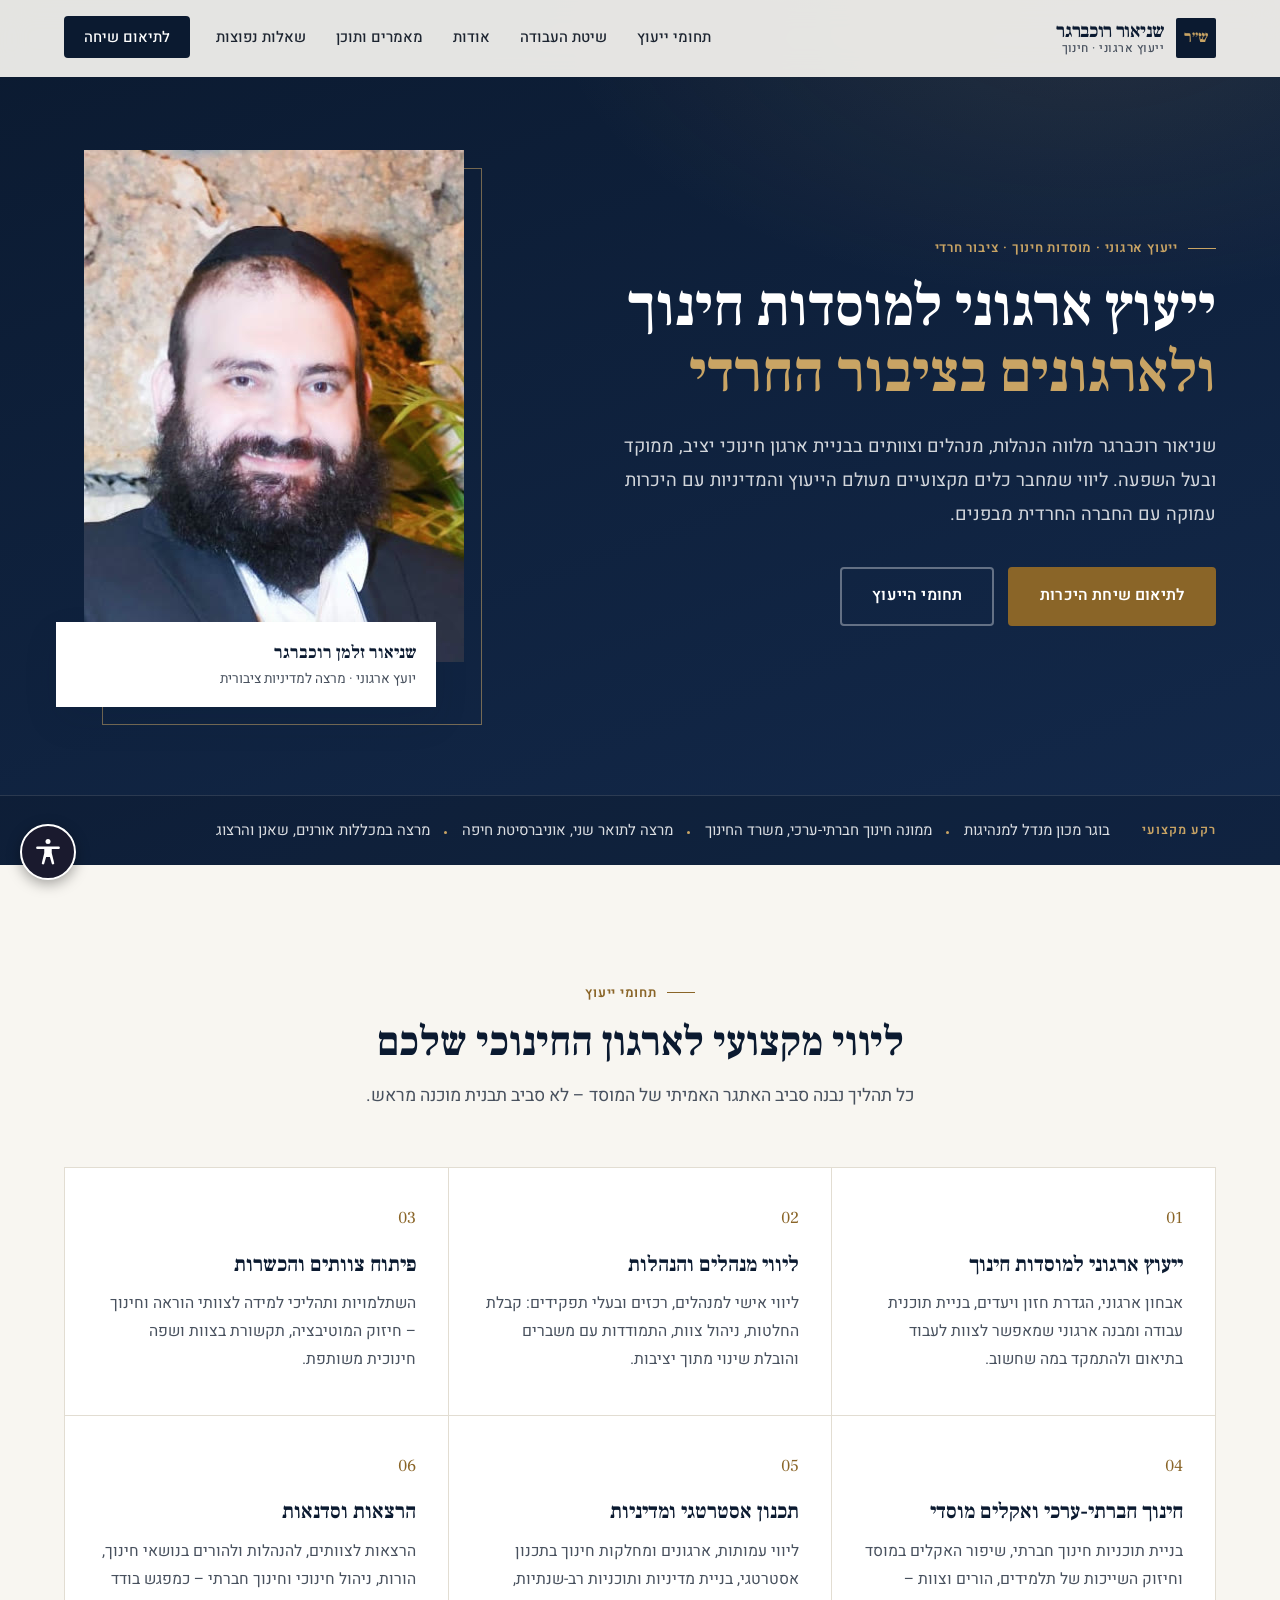
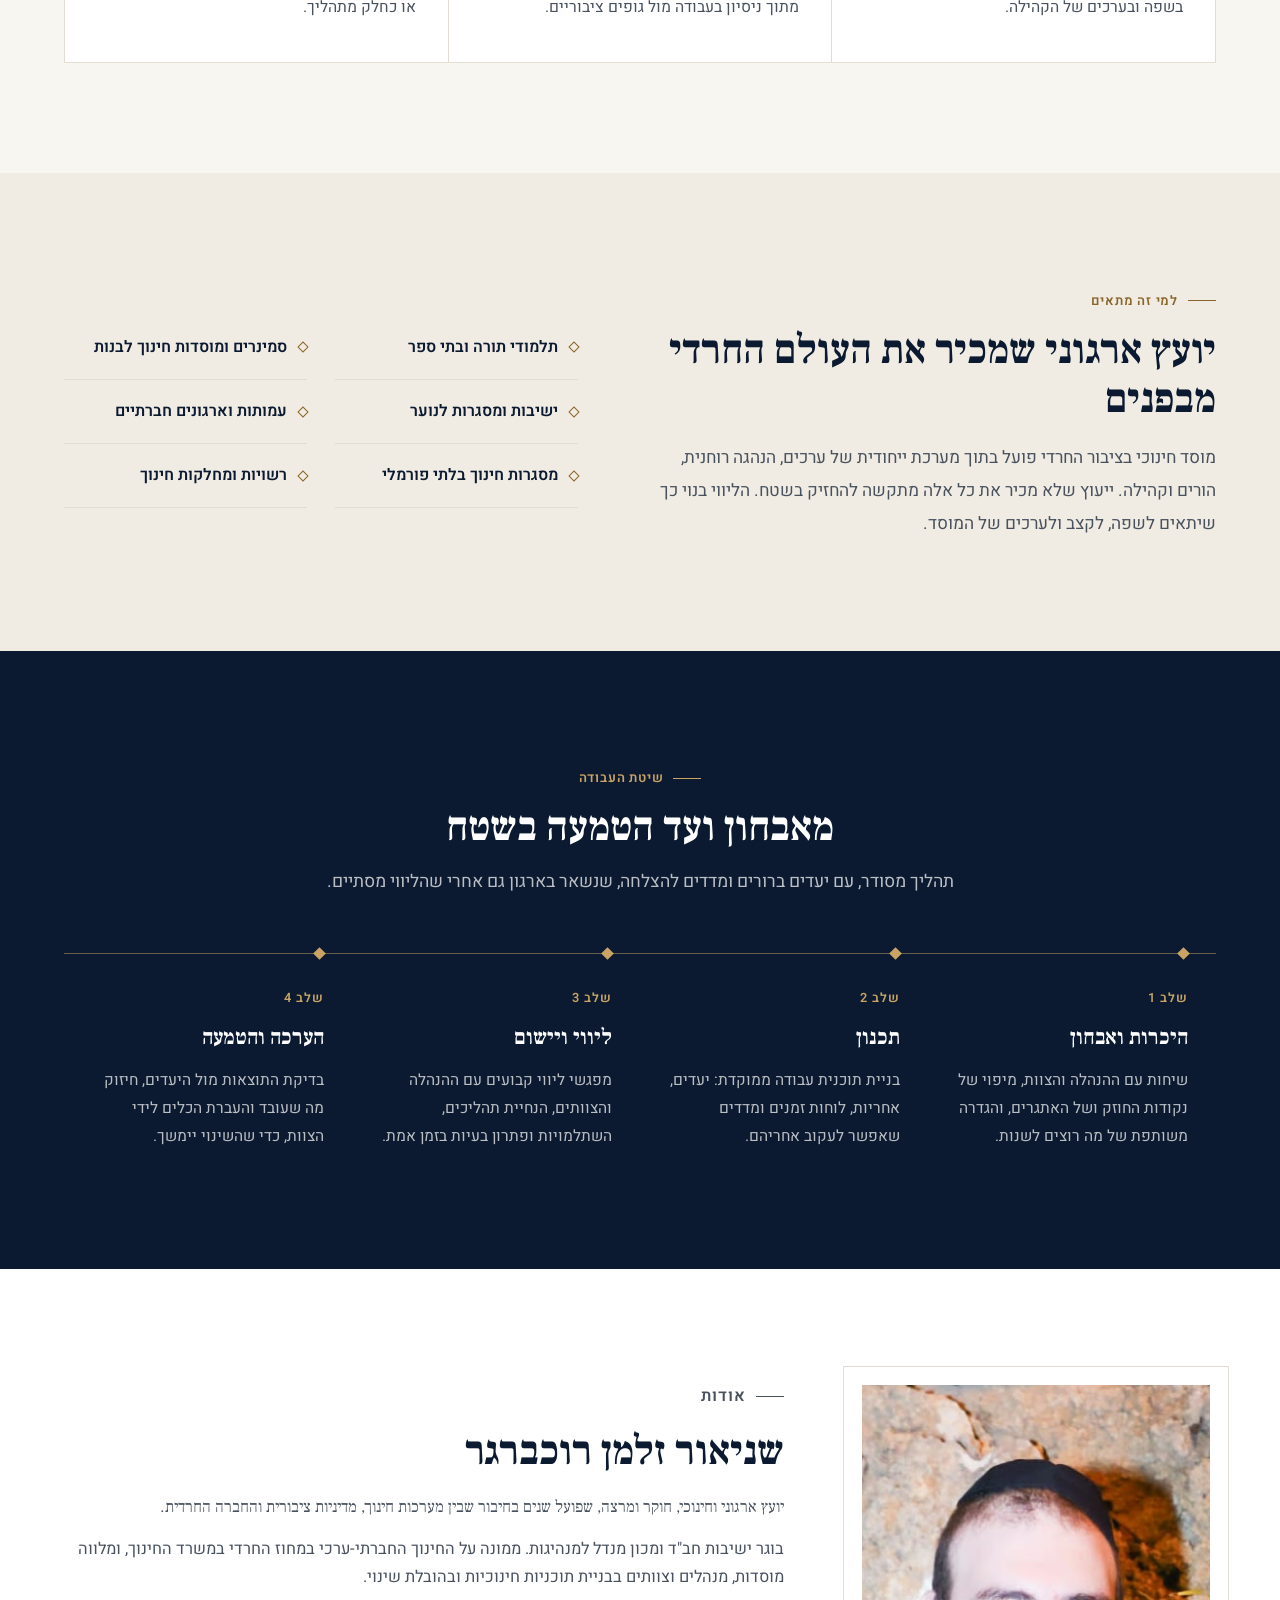
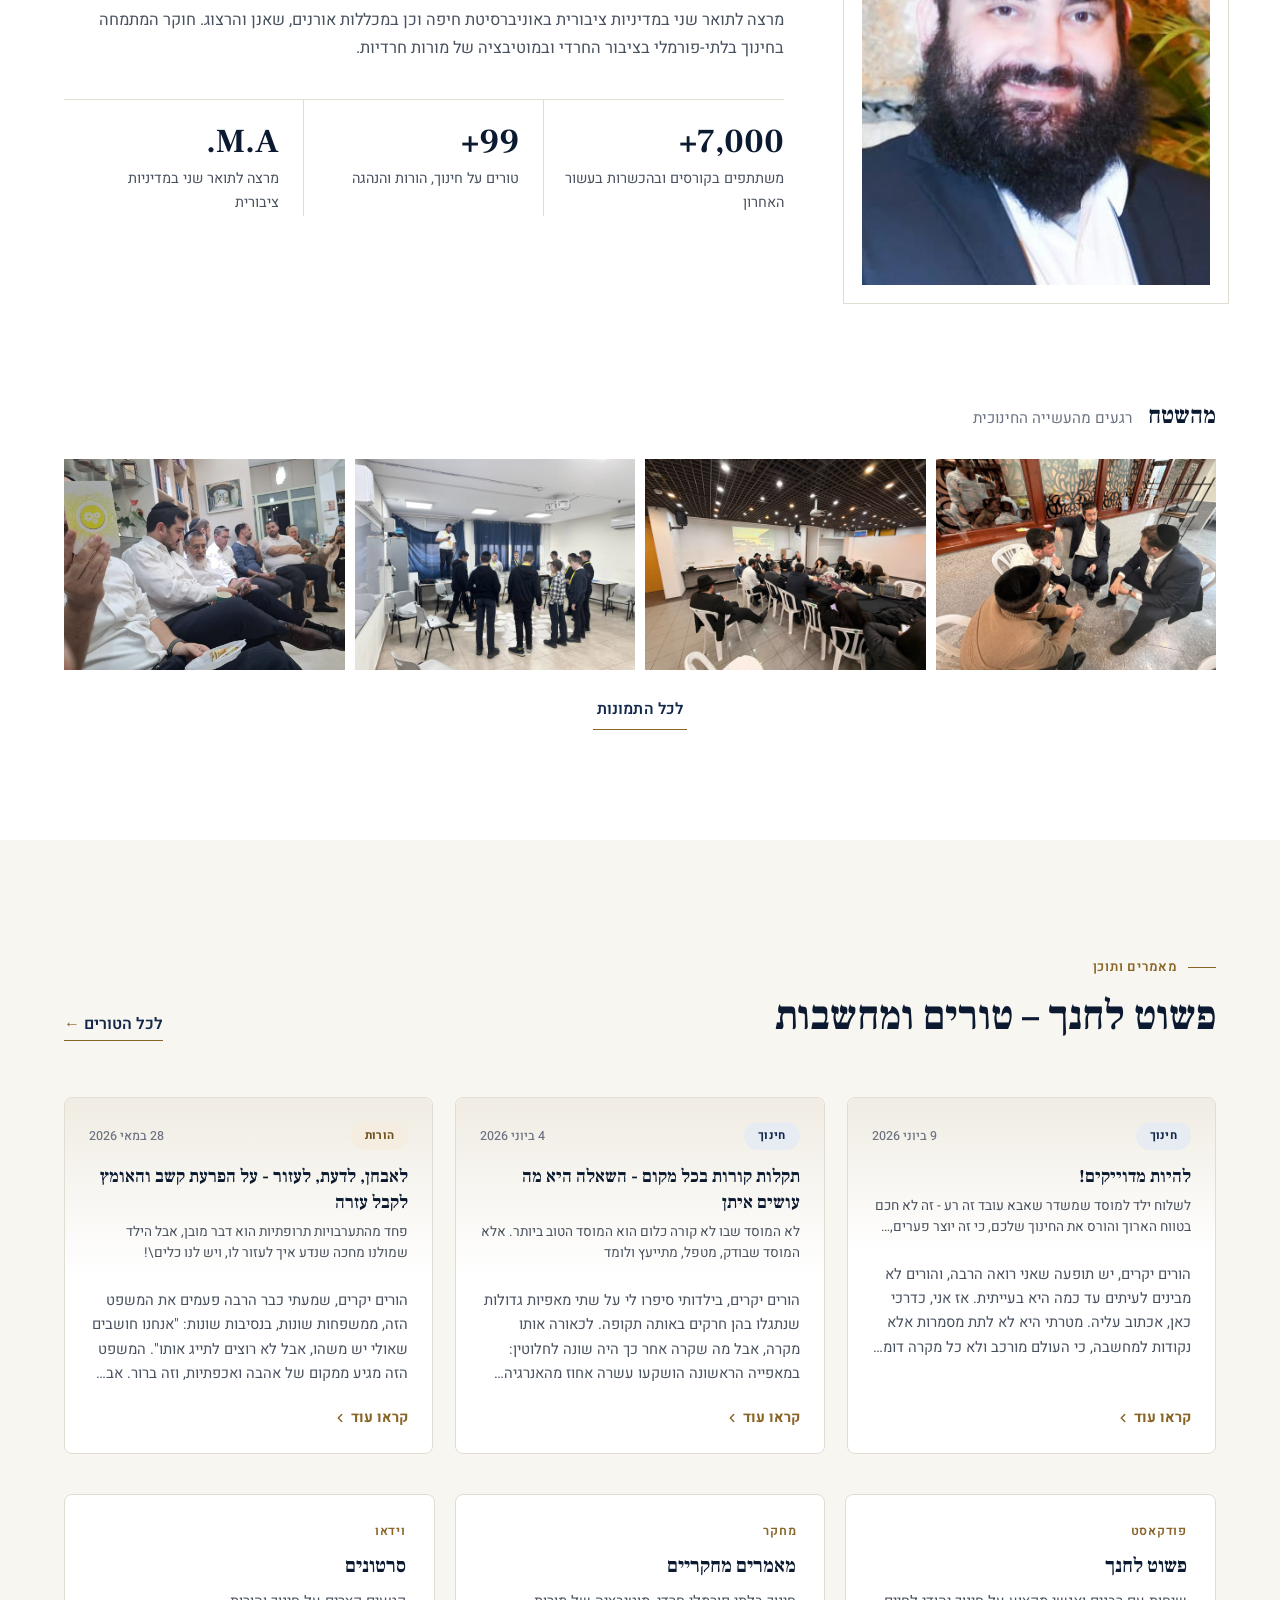
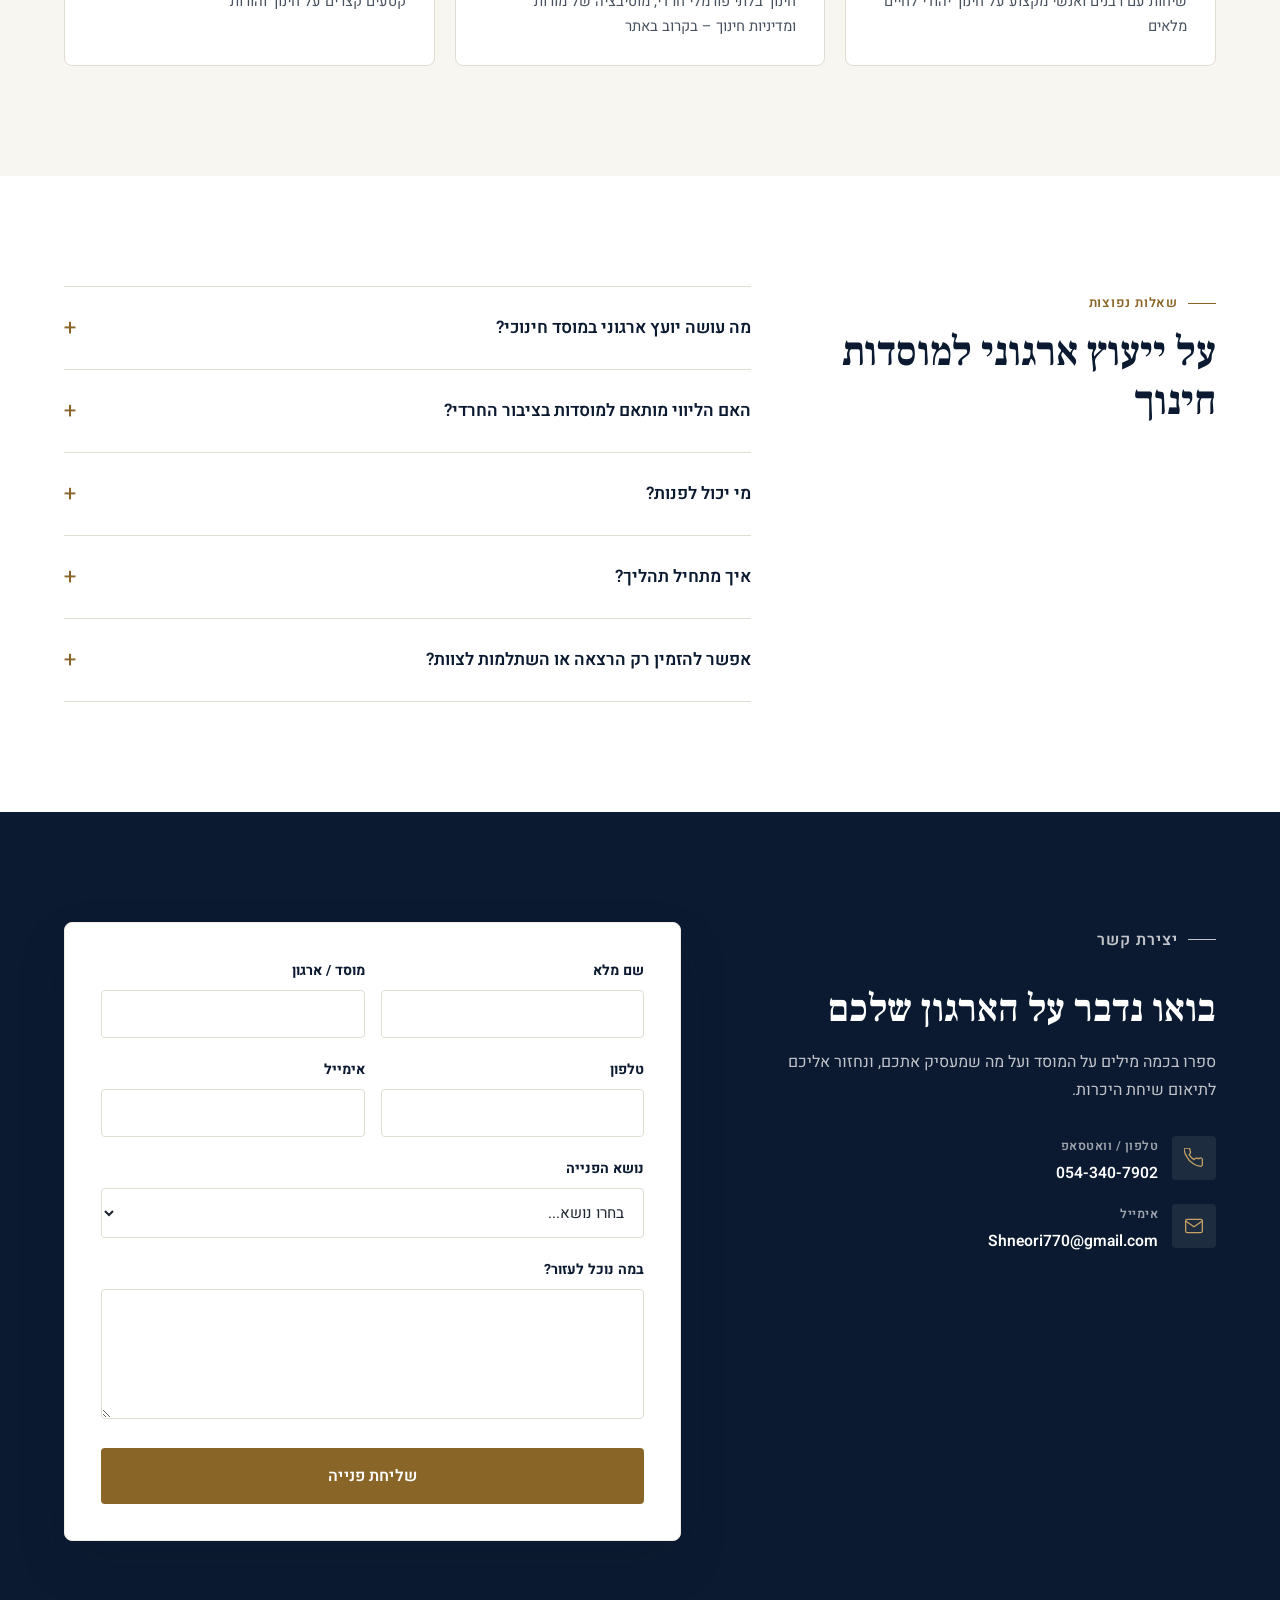
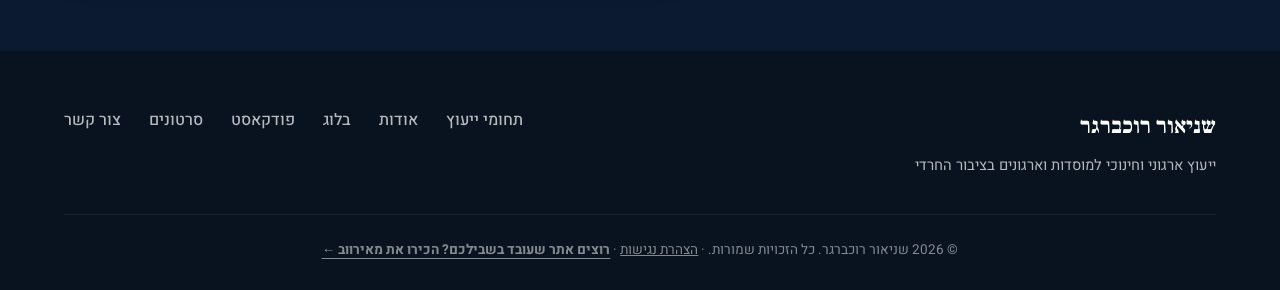
==== index.html @ e018ce05 "Connect contact form to Web3Forms Co-Authored-By: Claude Opus 5.5 <noreply@anthropic.com>" ====
<!DOCTYPE html>
<html lang="he" dir="rtl">
<head>
    <meta charset="UTF-8">
    <meta name="viewport" content="width=device-width, initial-scale=1.0">
    <title>שניאור רוכברגר | יועץ ארגוני חינוכי למוסדות וארגונים בציבור החרדי</title>
    <meta name="description" content="שניאור רוכברגר – יועץ ארגוני חרדי למוסדות חינוך, עמותות וארגונים בציבור החרדי. ליווי הנהלות, פיתוח צוותים, תכנון אסטרטגי וחינוך חברתי-ערכי. בוגר מכון מנדל ומרצה למדיניות ציבורית.">
    <meta name="keywords" content="יועץ ארגוני חרדי, יועץ ארגוני חינוכי, ייעוץ ארגוני למוסדות חינוך, ייעוץ ארגוני חרדי, ליווי מנהלים חרדים, ייעוץ לתלמודי תורה, ייעוץ לסמינרים, פיתוח צוותי חינוך, חינוך חברתי חרדי, שניאור רוכברגר">
    <meta name="author" content="שניאור רוכברגר">
    <meta name="robots" content="index, follow">
    <link rel="canonical" href="https://lehanech.co.il/">
    <meta property="og:title" content="שניאור רוכברגר | יועץ ארגוני חינוכי בציבור החרדי">
    <meta property="og:description" content="ייעוץ וליווי ארגוני למוסדות חינוך, עמותות וארגונים בציבור החרדי – מאבחון ותכנון ועד הטמעה בשטח.">
    <meta property="og:type" content="website">
    <meta property="og:locale" content="he_IL">
    <meta property="og:url" content="https://lehanech.co.il/">
    <meta property="og:image" content="https://lehanech.co.il/images/shneor.jpg">
    <meta name="twitter:card" content="summary_large_image">
    <meta name="twitter:title" content="שניאור רוכברגר | יועץ ארגוני חינוכי בציבור החרדי">
    <link rel="preconnect" href="https://fonts.googleapis.com">
    <link rel="preconnect" href="https://fonts.gstatic.com" crossorigin>
    <link href="https://fonts.googleapis.com/css2?family=Frank+Ruhl+Libre:wght@500;700;800&family=Heebo:wght@300;400;500;600;700;800&display=swap" rel="stylesheet">
    <link rel="stylesheet" href="style.css?v=20261118">
    <link rel="icon" type="image/png" href="favicon.png">
    <link rel="stylesheet" href="a11y.css?v=1">
    <script src="a11y-widget.js?v=1" defer></script>
</head>
<body class="home">
    <a href="#main-content" class="skip-link">דלג לתוכן הראשי</a>
    <nav class="navbar" id="navbar" aria-label="ניווט ראשי">
        <div class="nav-container">
            <a href="#home" class="logo">
                <span class="logo-mark" aria-hidden="true">ש״ר</span>
                <span class="logo-text">
                    <span class="logo-name">שניאור רוכברגר</span>
                    <span class="logo-role">ייעוץ ארגוני · חינוך</span>
                </span>
            </a>
            <button class="menu-toggle" id="menuToggle" aria-label="תפריט" aria-controls="navLinks">&#9776;</button>
            <ul class="nav-links" id="navLinks">
                <li><a href="#services">תחומי ייעוץ</a></li>
                <li><a href="#approach">שיטת העבודה</a></li>
                <li><a href="#about">אודות</a></li>
                <li><a href="#knowledge">מאמרים ותוכן</a></li>
                <li><a href="#faq">שאלות נפוצות</a></li>
                <li class="nav-cta-item"><a href="#contact" class="nav-cta">לתיאום שיחה</a></li>
            </ul>
        </div>
    </nav>

    <main id="main-content" tabindex="-1">

    <!-- Hero -->
    <section id="home" class="hero">
        <div class="container hero-grid">
            <div class="hero-copy">
                <p class="eyebrow eyebrow-light">ייעוץ ארגוני · מוסדות חינוך · ציבור חרדי</p>
                <h1>ייעוץ ארגוני למוסדות חינוך<br><span>ולארגונים בציבור החרדי</span></h1>
                <p class="hero-lead">שניאור רוכברגר מלווה הנהלות, מנהלים וצוותים בבניית ארגון חינוכי יציב, ממוקד ובעל השפעה. ליווי שמחבר כלים מקצועיים מעולם הייעוץ והמדיניות עם היכרות עמוקה עם החברה החרדית מבפנים.</p>
                <div class="hero-buttons">
                    <a href="#contact" class="btn btn-primary">לתיאום שיחת היכרות</a>
                    <a href="#services" class="btn btn-ghost">תחומי הייעוץ</a>
                </div>
            </div>
            <figure class="hero-portrait">
                <img src="images/shneor.jpg" alt="שניאור רוכברגר, יועץ ארגוני חינוכי" width="512" height="512" fetchpriority="high">
                <figcaption>
                    <strong>שניאור זלמן רוכברגר</strong>
                    <span>יועץ ארגוני · מרצה למדיניות ציבורית</span>
                </figcaption>
            </figure>
        </div>
        <div class="credentials">
            <div class="container credentials-inner">
                <span class="credentials-label">רקע מקצועי</span>
                <ul>
                    <li>בוגר מכון מנדל למנהיגות</li>
                    <li>ממונה חינוך חברתי-ערכי, משרד החינוך</li>
                    <li>מרצה לתואר שני, אוניברסיטת חיפה</li>
                    <li>מרצה במכללות אורנים, שאנן והרצוג</li>
                </ul>
            </div>
        </div>
    </section>

    <!-- Services -->
    <section id="services" class="section services-section">
        <div class="container">
            <div class="section-head">
                <p class="eyebrow">תחומי ייעוץ</p>
                <h2 class="section-title">ליווי מקצועי לארגון החינוכי שלכם</h2>
                <p class="section-subtitle">כל תהליך נבנה סביב האתגר האמיתי של המוסד – לא סביב תבנית מוכנה מראש.</p>
            </div>

            <div class="services-grid">
                <article class="service-card">
                    <span class="service-num">01</span>
                    <h3>ייעוץ ארגוני למוסדות חינוך</h3>
                    <p>אבחון ארגוני, הגדרת חזון ויעדים, בניית תוכנית עבודה ומבנה ארגוני שמאפשר לצוות לעבוד בתיאום ולהתמקד במה שחשוב.</p>
                </article>
                <article class="service-card">
                    <span class="service-num">02</span>
                    <h3>ליווי מנהלים והנהלות</h3>
                    <p>ליווי אישי למנהלים, רכזים ובעלי תפקידים: קבלת החלטות, ניהול צוות, התמודדות עם משברים והובלת שינוי מתוך יציבות.</p>
                </article>
                <article class="service-card">
                    <span class="service-num">03</span>
                    <h3>פיתוח צוותים והכשרות</h3>
                    <p>השתלמויות ותהליכי למידה לצוותי הוראה וחינוך – חיזוק המוטיבציה, תקשורת בצוות ושפה חינוכית משותפת.</p>
                </article>
                <article class="service-card">
                    <span class="service-num">04</span>
                    <h3>חינוך חברתי-ערכי ואקלים מוסדי</h3>
                    <p>בניית תוכניות חינוך חברתי, שיפור האקלים במוסד וחיזוק השייכות של תלמידים, הורים וצוות – בשפה ובערכים של הקהילה.</p>
                </article>
                <article class="service-card">
                    <span class="service-num">05</span>
                    <h3>תכנון אסטרטגי ומדיניות</h3>
                    <p>ליווי עמותות, ארגונים ומחלקות חינוך בתכנון אסטרטגי, בניית מדיניות ותוכניות רב-שנתיות, מתוך ניסיון בעבודה מול גופים ציבוריים.</p>
                </article>
                <article class="service-card">
                    <span class="service-num">06</span>
                    <h3>הרצאות וסדנאות</h3>
                    <p>הרצאות לצוותים, להנהלות ולהורים בנושאי חינוך, הורות, ניהול חינוכי וחינוך חברתי – כמפגש בודד או כחלק מתהליך.</p>
                </article>
            </div>
        </div>
    </section>

    <!-- Who -->
    <section id="clients" class="section clients-section">
        <div class="container clients-grid">
            <div>
                <p class="eyebrow">למי זה מתאים</p>
                <h2 class="section-title align-start">יועץ ארגוני שמכיר את העולם החרדי מבפנים</h2>
                <p class="clients-lead">מוסד חינוכי בציבור החרדי פועל בתוך מערכת ייחודית של ערכים, הנהגה רוחנית, הורים וקהילה. ייעוץ שלא מכיר את כל אלה מתקשה להחזיק בשטח. הליווי בנוי כך שיתאים לשפה, לקצב ולערכים של המוסד.</p>
            </div>
            <ul class="clients-list">
                <li>תלמודי תורה ובתי ספר</li>
                <li>סמינרים ומוסדות חינוך לבנות</li>
                <li>ישיבות ומסגרות לנוער</li>
                <li>עמותות וארגונים חברתיים</li>
                <li>מסגרות חינוך בלתי פורמלי</li>
                <li>רשויות ומחלקות חינוך</li>
            </ul>
        </div>
    </section>

    <!-- Approach -->
    <section id="approach" class="section approach-section">
        <div class="container">
            <div class="section-head">
                <p class="eyebrow eyebrow-light">שיטת העבודה</p>
                <h2 class="section-title">מאבחון ועד הטמעה בשטח</h2>
                <p class="section-subtitle">תהליך מסודר, עם יעדים ברורים ומדדים להצלחה, שנשאר בארגון גם אחרי שהליווי מסתיים.</p>
            </div>
            <ol class="process">
                <li>
                    <span class="process-step">שלב 1</span>
                    <h3>היכרות ואבחון</h3>
                    <p>שיחות עם ההנהלה והצוות, מיפוי של נקודות החוזק ושל האתגרים, והגדרה משותפת של מה רוצים לשנות.</p>
                </li>
                <li>
                    <span class="process-step">שלב 2</span>
                    <h3>תכנון</h3>
                    <p>בניית תוכנית עבודה ממוקדת: יעדים, אחריות, לוחות זמנים ומדדים שאפשר לעקוב אחריהם.</p>
                </li>
                <li>
                    <span class="process-step">שלב 3</span>
                    <h3>ליווי ויישום</h3>
                    <p>מפגשי ליווי קבועים עם ההנהלה והצוותים, הנחיית תהליכים, השתלמויות ופתרון בעיות בזמן אמת.</p>
                </li>
                <li>
                    <span class="process-step">שלב 4</span>
                    <h3>הערכה והטמעה</h3>
                    <p>בדיקת התוצאות מול היעדים, חיזוק מה שעובד והעברת הכלים לידי הצוות, כדי שהשינוי יימשך.</p>
                </li>
            </ol>
        </div>
    </section>

    <!-- About -->
    <section id="about" class="section about-section">
        <div class="container about-grid">
            <div class="about-image">
                <img src="images/shneor.jpg" alt="שניאור רוכברגר" class="about-photo" width="512" height="512" loading="lazy">
            </div>
            <div class="about-text">
                <p class="eyebrow">אודות</p>
                <h2 class="section-title align-start">שניאור זלמן רוכברגר</h2>
                <p class="about-lead">יועץ ארגוני וחינוכי, חוקר ומרצה, שפועל שנים בחיבור שבין מערכות חינוך, מדיניות ציבורית והחברה החרדית.</p>
                <p>בוגר ישיבות חב"ד ומכון מנדל למנהיגות. ממונה על החינוך החברתי-ערכי במחוז החרדי במשרד החינוך, ומלווה מוסדות, מנהלים וצוותים בבניית תוכניות חינוכיות ובהובלת שינוי.</p>
                <p>מרצה לתואר שני במדיניות ציבורית באוניברסיטת חיפה וכן במכללות אורנים, שאנן והרצוג. חוקר המתמחה בחינוך בלתי-פורמלי בציבור החרדי ובמוטיבציה של מורות חרדיות.</p>

                <dl class="stats">
                    <div class="stat">
                        <dt>7,000+</dt>
                        <dd>משתתפים בקורסים ובהכשרות בעשור האחרון</dd>
                    </div>
                    <div class="stat">
                        <dt id="blogCount">90+</dt>
                        <dd>טורים על חינוך, הורות והנהגה</dd>
                    </div>
                    <div class="stat">
                        <dt>M.A.</dt>
                        <dd>מרצה לתואר שני במדיניות ציבורית</dd>
                    </div>
                </dl>
            </div>
        </div>

        <div class="container field">
            <div class="field-head">
                <h3>מהשטח</h3>
                <p>רגעים מהעשייה החינוכית</p>
            </div>
            <div class="gallery-grid" id="galleryGrid">
                <div class="gallery-item"><img src="images/social/2.jpg" alt="פעילות חינוכית בשטח" loading="lazy"></div>
                <div class="gallery-item"><img src="images/social/4.jpg" alt="פעילות חינוכית בשטח" loading="lazy"></div>
                <div class="gallery-item"><img src="images/social/6.jpg" alt="פעילות חינוכית בשטח" loading="lazy"></div>
                <div class="gallery-item"><img src="images/social/photo_8_2026-05-01_15-30-47.jpg" alt="פעילות חינוכית בשטח" loading="lazy"></div>
                <div class="gallery-item gallery-hidden"><img src="images/social/photo_9_2026-05-01_15-30-47.jpg" alt="פעילות חינוכית בשטח" loading="lazy"></div>
                <div class="gallery-item gallery-hidden"><img src="images/social/photo_14_2026-05-01_15-30-47.jpg" alt="פעילות חינוכית בשטח" loading="lazy"></div>
                <div class="gallery-item gallery-hidden"><img src="images/social/photo_15_2026-05-01_15-30-47.jpg" alt="פעילות חינוכית בשטח" loading="lazy"></div>
                <div class="gallery-item gallery-hidden"><img src="images/social/photo_18_2026-05-01_15-30-47.jpg" alt="פעילות חינוכית בשטח" loading="lazy"></div>
                <div class="gallery-item gallery-hidden"><img src="images/social/photo_19_2026-05-01_15-30-47.jpg" alt="פעילות חינוכית בשטח" loading="lazy"></div>
                <div class="gallery-item gallery-hidden"><img src="images/social/photo_20_2026-05-01_15-30-47.jpg" alt="פעילות חינוכית בשטח" loading="lazy"></div>
                <div class="gallery-item gallery-hidden"><img src="images/social/photo_23_2026-05-01_15-30-47.jpg" alt="פעילות חינוכית בשטח" loading="lazy"></div>
                <div class="gallery-item gallery-hidden"><img src="images/social/photo_25_2026-05-01_15-30-47.jpg" alt="פעילות חינוכית בשטח" loading="lazy"></div>
                <div class="gallery-item gallery-hidden"><img src="images/social/photo_27_2026-05-01_15-30-47.jpg" alt="פעילות חינוכית בשטח" loading="lazy"></div>
                <div class="gallery-item gallery-hidden"><img src="images/social/photo_28_2026-05-01_15-30-47.jpg" alt="פעילות חינוכית בשטח" loading="lazy"></div>
                <div class="gallery-item gallery-hidden"><img src="images/social/photo_30_2026-05-01_15-30-47.jpg" alt="פעילות חינוכית בשטח" loading="lazy"></div>
                <div class="gallery-item gallery-hidden"><img src="images/social/photo_32_2026-05-01_15-30-47.jpg" alt="פעילות חינוכית בשטח" loading="lazy"></div>
            </div>
            <div class="gallery-actions">
                <button class="btn btn-text" id="galleryToggle" type="button" onclick="toggleGallery()">לכל התמונות</button>
            </div>
        </div>
    </section>

    <!-- Knowledge -->
    <section id="knowledge" class="section knowledge-section">
        <div class="container">
            <div class="section-head section-head-row">
                <div>
                    <p class="eyebrow">מאמרים ותוכן</p>
                    <h2 class="section-title align-start">פשוט לחנך – טורים ומחשבות</h2>
                </div>
                <a href="blog.html" class="link-arrow">לכל הטורים</a>
            </div>

            <div class="blog-grid" id="blogGrid" data-limit="3">
                <!-- Blog posts inserted by JS -->
            </div>

            <div class="resources">
                <a href="podcast.html" class="resource">
                    <span class="resource-kind">פודקאסט</span>
                    <strong>פשוט לחנך</strong>
                    <span>שיחות עם רבנים ואנשי מקצוע על חינוך יהודי לחיים מלאים</span>
                </a>
                <a href="#contact" class="resource">
                    <span class="resource-kind">מחקר</span>
                    <strong>מאמרים מחקריים</strong>
                    <span>חינוך בלתי פורמלי חרדי, מוטיבציה של מורות ומדיניות חינוך – בקרוב באתר</span>
                </a>
                <a href="videos.html" class="resource">
                    <span class="resource-kind">וידאו</span>
                    <strong>סרטונים</strong>
                    <span>קטעים קצרים על חינוך והורות</span>
                </a>
            </div>
        </div>
    </section>

    <!-- FAQ -->
    <section id="faq" class="section faq-section">
        <div class="container faq-grid">
            <div>
                <p class="eyebrow">שאלות נפוצות</p>
                <h2 class="section-title align-start">על ייעוץ ארגוני למוסדות חינוך</h2>
            </div>
            <div class="faq-list">
                <details>
                    <summary>מה עושה יועץ ארגוני במוסד חינוכי?</summary>
                    <p>יועץ ארגוני עוזר להנהלה לראות את התמונה המלאה של המוסד: איך מתקבלות החלטות, איך הצוות עובד יחד, איפה נתקעים ומה צריך כדי להתקדם. יחד בונים תוכנית עבודה ומלווים את היישום שלה בשטח.</p>
                </details>
                <details>
                    <summary>האם הליווי מותאם למוסדות בציבור החרדי?</summary>
                    <p>כן, זה לב העבודה. שניאור, בוגר ישיבות חב"ד, עובד שנים עם מוסדות ומסגרות בציבור החרדי, ולכן הליווי נבנה בשפה, בקצב ובערכים של המוסד ובתיאום עם ההנהגה שלו.</p>
                </details>
                <details>
                    <summary>מי יכול לפנות?</summary>
                    <p>מנהלים ומנהלות של מוסדות חינוך, הנהלות של עמותות וארגונים, רכזים ובעלי תפקידים, וגם מחלקות חינוך ברשויות שעובדות מול הציבור החרדי.</p>
                </details>
                <details>
                    <summary>איך מתחיל תהליך?</summary>
                    <p>בשיחת היכרות ללא התחייבות. בשיחה מבינים מה האתגר, מה כבר נוסה ומה המטרה, ועל בסיס זה מציעים מסגרת ליווי שמתאימה למוסד.</p>
                </details>
                <details>
                    <summary>אפשר להזמין רק הרצאה או השתלמות לצוות?</summary>
                    <p>בהחלט. אפשר להזמין הרצאה או סדנה בודדת לצוות, להנהלה או להורים, ואפשר לשלב אותה כחלק מתהליך ליווי רחב יותר.</p>
                </details>
            </div>
        </div>
    </section>

    <!-- Contact -->
    <section id="contact" class="section contact-section">
        <div class="container contact-grid">
            <div class="contact-info">
                <p class="eyebrow eyebrow-light">יצירת קשר</p>
                <h2>בואו נדבר על הארגון שלכם</h2>
                <p>ספרו בכמה מילים על המוסד ועל מה שמעסיק אתכם, ונחזור אליכם לתיאום שיחת היכרות.</p>

                <div class="contact-details">
                    <div class="contact-detail-item">
                        <div class="contact-detail-icon">
                            <svg width="20" height="20" viewBox="0 0 24 24" fill="none" stroke="currentColor" stroke-width="1.5" stroke-linecap="round" stroke-linejoin="round" aria-hidden="true"><path d="M22 16.92v3a2 2 0 01-2.18 2 19.79 19.79 0 01-8.63-3.07A19.5 19.5 0 013.07 9.81a19.79 19.79 0 01-3.07-8.68A2 2 0 012 0h3a2 2 0 012 1.72c.127.96.361 1.903.7 2.81a2 2 0 01-.45 2.11L6.09 7.91a16 16 0 006 6l1.27-1.27a2 2 0 012.11-.45c.907.339 1.85.573 2.81.7A2 2 0 0122 14v2.92z"/></svg>
                        </div>
                        <div>
                            <div class="contact-detail-label">טלפון / וואטסאפ</div>
                            <a href="https://wa.me/972543407902" target="_blank" rel="noopener" class="contact-detail-value" dir="ltr">054-340-7902</a>
                        </div>
                    </div>
                    <div class="contact-detail-item">
                        <div class="contact-detail-icon">
                            <svg width="20" height="20" viewBox="0 0 24 24" fill="none" stroke="currentColor" stroke-width="1.5" stroke-linecap="round" stroke-linejoin="round" aria-hidden="true"><path d="M4 4h16c1.1 0 2 .9 2 2v12c0 1.1-.9 2-2 2H4c-1.1 0-2-.9-2-2V6c0-1.1.9-2 2-2z"/><polyline points="22,6 12,13 2,6"/></svg>
                        </div>
                        <div>
                            <div class="contact-detail-label">אימייל</div>
                            <a href="mailto:Shneori770@gmail.com" class="contact-detail-value">Shneori770@gmail.com</a>
                        </div>
                    </div>
                </div>
            </div>

            <form class="contact-form" id="contactForm" onsubmit="submitContactForm(event)">
                <input type="hidden" name="access_key" value="06c3269b-64b3-4380-a302-05323ae785c6">
                <input type="checkbox" name="botcheck" style="display:none">
                <div class="form-row">
                    <div class="form-group">
                        <label for="contactName">שם מלא</label>
                        <input type="text" id="contactName" name="name" autocomplete="name" required>
                    </div>
                    <div class="form-group">
                        <label for="contactOrg">מוסד / ארגון</label>
                        <input type="text" id="contactOrg" name="organization" autocomplete="organization">
                    </div>
                </div>
                <div class="form-row">
                    <div class="form-group">
                        <label for="contactPhone">טלפון</label>
                        <input type="tel" id="contactPhone" name="phone" autocomplete="tel" dir="ltr">
                    </div>
                    <div class="form-group">
                        <label for="contactEmail">אימייל</label>
                        <input type="email" id="contactEmail" name="email" autocomplete="email" dir="ltr">
                    </div>
                </div>
                <div class="form-group">
                    <label for="contactSubject">נושא הפנייה</label>
                    <select id="contactSubject" name="subject">
                        <option value="">בחרו נושא...</option>
                        <option value="consulting">ייעוץ ארגוני למוסד או לארגון</option>
                        <option value="management">ליווי מנהלים והנהלה</option>
                        <option value="staff">פיתוח צוותים והשתלמויות</option>
                        <option value="lecture">הרצאה או סדנה</option>
                        <option value="other">אחר</option>
                    </select>
                </div>
                <div class="form-group">
                    <label for="contactMessage">במה נוכל לעזור?</label>
                    <textarea id="contactMessage" name="message" rows="4" required></textarea>
                </div>
                <button type="submit" class="btn btn-primary form-submit">שליחת פנייה</button>
                <div class="form-success" id="formSuccess" style="display:none" role="status">
                    <svg width="24" height="24" viewBox="0 0 24 24" fill="none" stroke="currentColor" stroke-width="2" stroke-linecap="round" stroke-linejoin="round" aria-hidden="true"><path d="M22 11.08V12a10 10 0 1 1-5.93-9.14"/><polyline points="22 4 12 14.01 9 11.01"/></svg>
                    הפנייה נשלחה. נחזור אליכם בהקדם.
                </div>
            </form>
        </div>
    </section>

    </main>

    <!-- Footer -->
    <footer class="footer">
        <div class="container">
            <div class="footer-content">
                <div class="footer-brand">
                    <h3>שניאור רוכברגר</h3>
                    <p>ייעוץ ארגוני וחינוכי למוסדות וארגונים בציבור החרדי</p>
                </div>
                <div class="footer-links">
                    <a href="#services">תחומי ייעוץ</a>
                    <a href="#about">אודות</a>
                    <a href="blog.html">בלוג</a>
                    <a href="podcast.html">פודקאסט</a>
                    <a href="videos.html">סרטונים</a>
                    <a href="#contact">צור קשר</a>
                </div>
            </div>
            <div class="footer-bottom">
                <p>&copy; 2026 שניאור רוכברגר. כל הזכויות שמורות. · <a href="negishut.html" style="color:inherit;">הצהרת נגישות</a> · <a href="https://meirweb.co.il/?utm_source=shneor&amp;utm_medium=footer&amp;utm_campaign=site_credit" target="_blank" rel="noopener" style="color:inherit;font-weight:700;text-decoration:underline;text-underline-offset:4px;">רוצים אתר שעובד בשבילכם? הכירו את מאירווב ←</a></p>
            </div>
        </div>
    </footer>

    <script type="application/ld+json">
    {
      "@context": "https://schema.org",
      "@graph": [
        {
          "@type": "Person",
          "@id": "https://lehanech.co.il/#person",
          "name": "שניאור רוכברגר",
          "alternateName": "שניאור זלמן רוכברגר",
          "url": "https://lehanech.co.il/",
          "image": "https://lehanech.co.il/images/shneor.jpg",
          "jobTitle": "יועץ ארגוני וחינוכי",
          "description": "יועץ ארגוני חינוכי למוסדות חינוך, עמותות וארגונים בציבור החרדי. בוגר מכון מנדל למנהיגות ומרצה למדיניות ציבורית.",
          "alumniOf": { "@type": "Organization", "name": "מכון מנדל למנהיגות" },
          "knowsAbout": ["ייעוץ ארגוני", "ייעוץ ארגוני חינוכי", "ניהול מוסדות חינוך", "חינוך חברתי-ערכי", "חינוך בלתי פורמלי", "מדיניות ציבורית", "החברה החרדית"],
          "telephone": "+972-54-340-7902",
          "email": "mailto:Shneori770@gmail.com"
        },
        {
          "@type": "ProfessionalService",
          "@id": "https://lehanech.co.il/#service",
          "name": "שניאור רוכברגר – ייעוץ ארגוני חינוכי",
          "url": "https://lehanech.co.il/",
          "image": "https://lehanech.co.il/images/shneor.jpg",
          "description": "ייעוץ וליווי ארגוני למוסדות חינוך, עמותות וארגונים בציבור החרדי: ליווי הנהלות ומנהלים, פיתוח צוותים, תכנון אסטרטגי וחינוך חברתי-ערכי.",
          "telephone": "+972-54-340-7902",
          "areaServed": { "@type": "Country", "name": "ישראל" },
          "founder": { "@id": "https://lehanech.co.il/#person" },
          "serviceType": ["ייעוץ ארגוני", "ליווי מנהלים", "פיתוח צוותי חינוך", "תכנון אסטרטגי", "הרצאות וסדנאות"],
          "knowsLanguage": "he"
        },
        {
          "@type": "WebSite",
          "@id": "https://lehanech.co.il/#website",
          "name": "שניאור רוכברגר – ייעוץ ארגוני חינוכי",
          "url": "https://lehanech.co.il/",
          "inLanguage": "he",
          "publisher": { "@id": "https://lehanech.co.il/#person" }
        },
        {
          "@type": "FAQPage",
          "mainEntity": [
            { "@type": "Question", "name": "מה עושה יועץ ארגוני במוסד חינוכי?", "acceptedAnswer": { "@type": "Answer", "text": "יועץ ארגוני עוזר להנהלה לראות את התמונה המלאה של המוסד: איך מתקבלות החלטות, איך הצוות עובד יחד, איפה נתקעים ומה צריך כדי להתקדם. יחד בונים תוכנית עבודה ומלווים את היישום שלה בשטח." } },
            { "@type": "Question", "name": "האם הליווי מותאם למוסדות בציבור החרדי?", "acceptedAnswer": { "@type": "Answer", "text": "כן, זה לב העבודה. שניאור, בוגר ישיבות חב\"ד, עובד שנים עם מוסדות ומסגרות בציבור החרדי, ולכן הליווי נבנה בשפה, בקצב ובערכים של המוסד ובתיאום עם ההנהגה שלו." } },
            { "@type": "Question", "name": "מי יכול לפנות?", "acceptedAnswer": { "@type": "Answer", "text": "מנהלים ומנהלות של מוסדות חינוך, הנהלות של עמותות וארגונים, רכזים ובעלי תפקידים, וגם מחלקות חינוך ברשויות שעובדות מול הציבור החרדי." } },
            { "@type": "Question", "name": "איך מתחיל תהליך?", "acceptedAnswer": { "@type": "Answer", "text": "בשיחת היכרות ללא התחייבות. בשיחה מבינים מה האתגר, מה כבר נוסה ומה המטרה, ועל בסיס זה מציעים מסגרת ליווי שמתאימה למוסד." } },
            { "@type": "Question", "name": "אפשר להזמין רק הרצאה או השתלמות לצוות?", "acceptedAnswer": { "@type": "Answer", "text": "בהחלט. אפשר להזמין הרצאה או סדנה בודדת לצוות, להנהלה או להורים, ואפשר לשלב אותה כחלק מתהליך ליווי רחב יותר." } }
          ]
        }
      ]
    }
    </script>

    <script src="blog-data.js?v=3"></script>
    <script src="script.js?v=20261118b"></script>
</body>
</html>
---- style.css ----
/* Reset & Base */
*, *::before, *::after { box-sizing: border-box; margin: 0; padding: 0; }

:root {
    --primary: #13294b;
    --primary-light: #2a4a7a;
    --primary-dark: #0b1a30;
    --accent: #8a6528;
    --accent-light: #c9a464;
    --accent-dark: #6e4f1c;
    --bg: #f8f6f1;
    --bg-alt: #f0ece3;
    --bg-card: #ffffff;
    --text: #1c2430;
    --text-light: #48515e;
    --text-muted: #6b7280;
    --border: #e2ddd2;
    --border-light: #efebe3;
    --white: #fff;
    --shadow-sm: 0 1px 2px rgba(11,26,48,0.05);
    --shadow: 0 6px 18px rgba(11,26,48,0.07);
    --shadow-lg: 0 14px 34px rgba(11,26,48,0.10);
    --shadow-xl: 0 22px 50px rgba(11,26,48,0.14);
    --radius-sm: 4px;
    --radius: 8px;
    --radius-lg: 12px;
    --font-display: 'Frank Ruhl Libre', 'Heebo', serif;
    --transition: 0.25s cubic-bezier(0.4, 0, 0.2, 1);
    --cat-chinuch: #13294b;
    --cat-chinuch-bg: #e7ecf3;
    --cat-horut: #6e4f1c;
    --cat-horut-bg: #f4ede0;
    --cat-values: #5b3d86;
    --cat-values-bg: #efe9f6;
}

html { scroll-behavior: smooth; }

body {
    font-family: 'Heebo', sans-serif;
    color: var(--text);
    background: var(--bg);
    line-height: 1.7;
    direction: rtl;
    -webkit-font-smoothing: antialiased;
    text-rendering: optimizeLegibility;
}

.container { max-width: 1200px; margin: 0 auto; padding: 0 24px; }

/* Navbar */
.navbar {
    position: fixed; top: 0; right: 0; left: 0; z-index: 1000;
    background: rgba(255,255,255,0.85); backdrop-filter: blur(14px); -webkit-backdrop-filter: blur(14px);
    transition: var(--transition); border-bottom: 1px solid transparent;
}
.navbar.scrolled {
    background: rgba(255,255,255,0.96);
    box-shadow: 0 1px 12px rgba(0,0,0,0.06);
    border-bottom-color: var(--border-light);
}
.nav-container {
    max-width: 1200px; margin: 0 auto; padding: 0 24px;
    display: flex; align-items: center; justify-content: space-between; height: 72px;
}
.logo {
    font-size: 1.35rem; font-weight: 800; color: var(--primary); text-decoration: none;
    letter-spacing: -0.3px; display: flex; align-items: center; gap: 10px;
}
.logo-icon {
    width: 28px; height: 28px; stroke-width: 1.5; flex-shrink: 0;
}
.nav-links { list-style: none; display: flex; gap: 4px; }
.nav-links a {
    text-decoration: none; color: var(--text); padding: 9px 16px;
    border-radius: 10px; transition: var(--transition); font-weight: 500; font-size: 0.95rem;
    position: relative;
}
.nav-links a:hover { color: var(--primary); background: var(--bg-alt); }
.nav-links a.active { color: var(--primary); background: var(--bg-alt); }
.menu-toggle { display: none; background: none; border: none; font-size: 1.5rem; cursor: pointer; color: var(--text); padding: 4px; }

/* Hero */
.hero {
    min-height: 100vh; display: flex; align-items: center; justify-content: center;
    background:
        radial-gradient(ellipse at top right, rgba(212,132,42,0.15) 0%, transparent 60%),
        radial-gradient(ellipse at bottom left, rgba(45,95,163,0.2) 0%, transparent 60%),
        linear-gradient(135deg, var(--primary-dark) 0%, var(--primary) 60%, var(--primary-light) 100%);
    position: relative; text-align: center; color: var(--white); overflow: hidden;
}
.hero-overlay {
    position: absolute; inset: 0;
    background: url("data:image/svg+xml,%3Csvg width='80' height='80' xmlns='http://www.w3.org/2000/svg'%3E%3Cdefs%3E%3Cpattern id='p' width='80' height='80' patternUnits='userSpaceOnUse'%3E%3Ccircle cx='40' cy='40' r='1' fill='white' opacity='.06'/%3E%3C/pattern%3E%3C/defs%3E%3Crect fill='url(%23p)' width='100%25' height='100%25'/%3E%3C/svg%3E");
    pointer-events: none;
}
.hero-content { position: relative; z-index: 1; padding: 100px 24px 60px; max-width: 820px; }
.hero-tag {
    display: inline-block; padding: 6px 18px; border-radius: 999px;
    background: rgba(255,255,255,0.12); backdrop-filter: blur(10px);
    border: 1px solid rgba(255,255,255,0.2);
    font-size: 0.85rem; font-weight: 500; margin-bottom: 24px;
    letter-spacing: 0.5px;
}
.hero h1 {
    font-size: clamp(2.5rem, 6vw, 4rem); font-weight: 800;
    margin-bottom: 18px; letter-spacing: -1px; line-height: 1.1;
}
.hero-subtitle { font-size: clamp(1.1rem, 2vw, 1.4rem); font-weight: 400; margin-bottom: 14px; opacity: 0.95; }
.hero-desc { font-size: 1.05rem; opacity: 0.85; margin-bottom: 36px; line-height: 1.8; max-width: 640px; margin-left: auto; margin-right: auto; }
.hero-buttons { display: flex; gap: 14px; justify-content: center; flex-wrap: wrap; }

/* Buttons */
.btn {
    display: inline-flex; align-items: center; justify-content: center; gap: 8px;
    padding: 13px 30px; border-radius: 10px;
    text-decoration: none; font-weight: 600; font-size: 0.98rem; font-family: inherit;
    transition: var(--transition); cursor: pointer; border: 2px solid transparent;
    white-space: nowrap;
}
.btn-primary {
    background: var(--accent); color: var(--white); border-color: var(--accent);
    box-shadow: 0 4px 14px rgba(212,132,42,0.3);
}
.btn-primary:hover {
    background: var(--accent-dark); border-color: var(--accent-dark);
    transform: translateY(-2px); box-shadow: 0 8px 20px rgba(212,132,42,0.4);
}
.btn-outline { background: transparent; color: var(--white); border-color: rgba(255,255,255,0.5); }
.btn-outline:hover { background: var(--white); color: var(--primary); border-color: var(--white); }
.btn-small { padding: 10px 22px; font-size: 0.9rem; }

/* Sections */
.section { padding: 110px 0; position: relative; }
.section-title {
    font-size: clamp(1.8rem, 3vw, 2.4rem); font-weight: 800; text-align: center;
    margin-bottom: 14px; color: var(--primary-dark); letter-spacing: -0.5px;
}
.section-subtitle {
    text-align: center; color: var(--text-light); font-size: 1.1rem;
    max-width: 640px; margin: 0 auto 56px; line-height: 1.7;
}

/* Reveal animation */
.reveal { opacity: 0; transform: translateY(24px); transition: opacity 0.7s ease, transform 0.7s ease; }
.reveal.revealed { opacity: 1; transform: translateY(0); }

/* About */
.about-section { background: var(--white); }
.about-grid { display: grid; grid-template-columns: 0.9fr 1.6fr; gap: 60px; align-items: start; }
.about-image { position: sticky; top: 100px; }
.about-photo {
    width: 100%; border-radius: var(--radius-lg);
    object-fit: cover; aspect-ratio: 3/4;
    box-shadow: var(--shadow-lg);
    border: 6px solid var(--white);
}
.about-text h3 {
    font-size: 1.7rem; margin-bottom: 18px;
    color: var(--primary-dark); letter-spacing: -0.3px;
}
.about-text p { margin-bottom: 16px; color: var(--text); font-size: 1.02rem; }
.achievements {
    display: grid; grid-template-columns: repeat(3, 1fr);
    gap: 16px; margin-top: 36px;
}
.achievement-card {
    text-align: center; padding: 28px 14px; background: var(--bg-alt);
    border-radius: var(--radius); border: 1px solid var(--border);
    transition: var(--transition);
}
.achievement-card:hover {
    transform: translateY(-3px);
    box-shadow: var(--shadow);
    border-color: var(--accent);
}
.achievement-number {
    font-size: 2.2rem; font-weight: 800; color: var(--accent);
    line-height: 1; letter-spacing: -1px;
}
.achievement-label {
    font-size: 0.9rem; color: var(--text-light); margin-top: 8px; font-weight: 500;
}

/* Achva */
.achva-section { background: var(--bg-alt); }
.achva-vision { max-width: 800px; margin: 0 auto 56px; text-align: center; }
.achva-vision h3 { font-size: 1.6rem; color: var(--primary-dark); margin-bottom: 18px; font-weight: 700; }
.achva-vision p { margin-bottom: 14px; font-size: 1.05rem; }
.values-grid { display: grid; grid-template-columns: repeat(3, 1fr); gap: 24px; }
.value-card {
    background: var(--white); padding: 36px 28px; border-radius: var(--radius);
    text-align: center; box-shadow: var(--shadow-sm); transition: var(--transition);
    border: 1px solid var(--border-light);
}
.value-card:hover {
    transform: translateY(-6px);
    box-shadow: var(--shadow-lg);
    border-color: var(--primary-light);
}
.value-icon {
    margin-bottom: 18px; display: inline-flex;
    width: 68px; height: 68px; border-radius: 50%;
    background: linear-gradient(135deg, var(--bg-alt), #fff);
    align-items: center; justify-content: center; margin-inline: auto;
    border: 1px solid var(--border);
}
.value-card h4 {
    font-size: 1.18rem; color: var(--primary-dark);
    margin-bottom: 10px; font-weight: 700;
}
.value-card p { font-size: 0.95rem; color: var(--text-light); line-height: 1.7; }

/* Blog */
.blog-section { background: var(--white); }
.blog-controls {
    display: flex; align-items: center; justify-content: space-between;
    gap: 24px; margin-bottom: 24px; flex-wrap: wrap;
}
.blog-search {
    position: relative; flex: 1; max-width: 360px;
}
.blog-search svg {
    position: absolute; right: 16px; top: 50%; transform: translateY(-50%);
    color: var(--text-muted); pointer-events: none;
}
.blog-search input {
    width: 100%; padding: 12px 46px 12px 16px;
    border: 2px solid var(--border); border-radius: 10px;
    font-family: inherit; font-size: 0.95rem; background: var(--white);
    transition: var(--transition); color: var(--text);
}
.blog-search input:focus {
    outline: none; border-color: var(--primary-light);
    box-shadow: 0 0 0 4px rgba(45,95,163,0.1);
}
.blog-filter { display: flex; gap: 6px; flex-wrap: wrap; }
.filter-btn {
    padding: 9px 22px; border: 2px solid var(--border); background: var(--white);
    border-radius: 999px; cursor: pointer; font-family: inherit;
    font-size: 0.9rem; font-weight: 600; transition: var(--transition);
    color: var(--text);
}
.filter-btn:hover { border-color: var(--primary); color: var(--primary); }
.filter-btn.active { border-color: var(--primary); background: var(--primary); color: var(--white); }
.blog-results-info {
    text-align: center; color: var(--text-light);
    font-size: 0.9rem; margin-bottom: 32px; font-weight: 500;
}

.blog-grid {
    display: grid; grid-template-columns: repeat(3, 1fr);
    gap: 22px; margin-bottom: 40px;
}

@keyframes fadeInUp {
    from { opacity: 0; transform: translateY(16px); }
    to { opacity: 1; transform: translateY(0); }
}

.blog-card {
    background: var(--white); border-radius: var(--radius); overflow: hidden;
    box-shadow: var(--shadow-sm); transition: var(--transition); cursor: pointer;
    border: 1px solid var(--border-light);
    display: flex; flex-direction: column;
    animation: fadeInUp 0.5s ease backwards;
    width: 100%; padding: 0; font: inherit; text-align: right;
}
.blog-card:hover {
    transform: translateY(-5px);
    box-shadow: var(--shadow-lg);
    border-color: var(--primary-light);
}

/* Blog card illustration */
.blog-card-illustration {
    width: 100%;
    overflow: hidden;
    border-radius: var(--radius) var(--radius) 0 0;
    line-height: 0;
    flex-shrink: 0;
}
.blog-card-illustration svg {
    width: 100%;
    height: auto;
    display: block;
    transition: transform 0.4s ease;
}
.blog-card:hover .blog-card-illustration svg {
    transform: scale(1.03);
}

.blog-card-header {
    padding: 24px 24px 14px;
    background: linear-gradient(180deg, var(--bg-alt) 0%, transparent 100%);
}
.blog-card.has-illustration .blog-card-header {
    background: transparent;
}
.blog-card-meta-row {
    display: flex; justify-content: space-between; align-items: center;
    gap: 10px; margin-bottom: 14px;
}
.blog-card-category {
    display: inline-block; padding: 4px 14px; border-radius: 999px;
    font-size: 0.72rem; font-weight: 700;
    text-transform: none; letter-spacing: 0.3px;
}
.blog-card-category.cat-chinuch { background: var(--cat-chinuch-bg); color: var(--cat-chinuch); }
.blog-card-category.cat-horut { background: var(--cat-horut-bg); color: var(--cat-horut); }
.blog-card-category.cat-values { background: var(--cat-values-bg); color: var(--cat-values); }
.blog-card-date {
    font-size: 0.78rem; color: var(--text-muted); font-weight: 500;
    display: inline-flex; align-items: center; gap: 6px;
}
.blog-card-date.is-new { color: var(--accent-dark); font-weight: 600; }
.new-pill {
    display: inline-block;
    background: var(--accent);
    color: var(--white);
    font-size: 0.65rem;
    font-weight: 800;
    padding: 2px 8px;
    border-radius: 999px;
    letter-spacing: 0.3px;
}
.blog-modal-date {
    font-size: 0.85rem; color: var(--text-muted); margin-right: 12px;
}
.blog-card h2,
.blog-card h3 {
    font-size: 1.13rem; font-weight: 700; color: var(--primary-dark);
    line-height: 1.45; margin-bottom: 6px;
    display: -webkit-box; -webkit-line-clamp: 3; -webkit-box-orient: vertical; overflow: hidden;
}
.blog-card-subtitle {
    font-size: 0.85rem; color: var(--text-light); line-height: 1.5;
    display: -webkit-box; -webkit-line-clamp: 2; -webkit-box-orient: vertical; overflow: hidden;
}
.blog-card-body { padding: 12px 24px 18px; flex: 1; }
.blog-card-body p {
    font-size: 0.92rem; color: var(--text-light); line-height: 1.65;
    display: -webkit-box; -webkit-line-clamp: 4; -webkit-box-orient: vertical; overflow: hidden;
}
.blog-card-footer { padding: 0 24px 22px; }
.read-more {
    color: var(--accent); font-weight: 700; font-size: 0.9rem;
    display: inline-flex; align-items: center; gap: 4px;
    transition: var(--transition);
}
.blog-card:hover .read-more { gap: 8px; color: var(--accent-dark); }

.blog-empty {
    grid-column: 1 / -1;
    text-align: center; padding: 64px 20px;
    color: var(--text-light);
}
.blog-empty svg { color: var(--text-muted); margin-bottom: 16px; }
.blog-empty p { font-size: 1.2rem; font-weight: 600; color: var(--text); margin-bottom: 6px; }
.blog-empty span { font-size: 0.9rem; }

.load-more { display: inline-flex; margin: 0 auto; }
.blog-section .load-more { display: flex; }

/* Blog Modal */
.blog-modal {
    display: none; position: fixed; inset: 0; z-index: 2000;
    background: rgba(15,42,82,0.5); backdrop-filter: blur(6px);
    justify-content: center; align-items: flex-start; padding: 40px 20px;
    overflow-y: auto;
    animation: fadeIn 0.2s ease;
}
@keyframes fadeIn { from { opacity: 0 } to { opacity: 1 } }
.blog-modal.active { display: flex; }
.blog-modal-content {
    background: var(--white); border-radius: var(--radius-lg); max-width: 780px;
    width: 100%; padding: 56px 56px 48px; position: relative; margin: auto;
    box-shadow: var(--shadow-xl);
    animation: modalIn 0.3s cubic-bezier(0.34, 1.56, 0.64, 1);
}
@keyframes modalIn {
    from { opacity: 0; transform: scale(0.94) translateY(20px); }
    to { opacity: 1; transform: scale(1) translateY(0); }
}
.blog-modal-close {
    position: absolute; top: 18px; left: 18px; background: var(--bg-alt);
    border: none; cursor: pointer; color: var(--text);
    width: 40px; height: 40px; display: flex; align-items: center; justify-content: center;
    border-radius: 50%; transition: var(--transition); z-index: 1;
}
.blog-modal-close:hover { background: var(--primary); color: var(--white); transform: rotate(90deg); }

/* Modal illustration */
.blog-modal-illustration {
    margin: -56px -56px 32px;
    border-radius: var(--radius-lg) var(--radius-lg) 0 0;
    overflow: hidden;
    line-height: 0;
}
.blog-modal-illustration svg {
    width: 100%;
    height: auto;
    display: block;
    max-height: 200px;
}

.blog-modal-meta { margin-bottom: 16px; }
.blog-modal-content h2 {
    font-size: 1.9rem; color: var(--primary-dark);
    margin-bottom: 12px; line-height: 1.35; font-weight: 800; letter-spacing: -0.5px;
}
.blog-modal-subtitle {
    font-size: 1.08rem; color: var(--text-light);
    line-height: 1.6; font-weight: 400;
}
.blog-divider {
    height: 3px; width: 60px; background: var(--accent);
    border-radius: 2px; margin: 28px 0 24px;
}
.blog-full-text { line-height: 1.95; font-size: 1.05rem; color: var(--text); }
.blog-full-text p { margin-bottom: 18px; }
.blog-full-text p:last-child { margin-bottom: 0; }
.blog-section-heading {
    font-size: 1.22rem; font-weight: 700; color: var(--primary-dark);
    margin: 28px 0 14px; line-height: 1.4;
}
.blog-modal-author {
    margin-top: 36px; padding-top: 24px;
    border-top: 1px solid var(--border-light);
    display: flex; align-items: center; gap: 14px;
}
.author-avatar {
    width: 48px; height: 48px; border-radius: 50%;
    background: linear-gradient(135deg, var(--primary), var(--primary-light));
    color: var(--white); display: flex; align-items: center; justify-content: center;
    font-weight: 700; font-size: 1.3rem;
}
.author-name { font-weight: 700; color: var(--primary-dark); }
.author-role { font-size: 0.85rem; color: var(--text-light); }

/* Social Education Section */
.social-section { background: var(--white); }

.social-intro-grid {
    display: grid;
    grid-template-columns: 1fr 1fr;
    gap: 48px;
    align-items: start;
    margin-bottom: 56px;
}
.social-intro-text h3 {
    font-size: 1.5rem; font-weight: 800; color: var(--primary-dark);
    margin-bottom: 20px; line-height: 1.35;
}
.social-intro-text p {
    color: var(--text); line-height: 1.85; margin-bottom: 16px; font-size: 1.02rem;
}
.social-intro-text p:last-child { margin-bottom: 0; }

.social-pillars { display: flex; flex-direction: column; gap: 18px; }
.pillar-card {
    background: var(--bg-alt); border-radius: var(--radius); padding: 22px 24px;
    display: flex; align-items: flex-start; gap: 18px;
    border: 1px solid var(--border-light);
    transition: var(--transition);
}
.pillar-card:hover { transform: translateX(-4px); box-shadow: var(--shadow); border-color: var(--primary-light); }
.pillar-icon {
    width: 52px; height: 52px; border-radius: 12px;
    background: var(--primary); color: var(--white);
    display: flex; align-items: center; justify-content: center; flex-shrink: 0;
}
.pillar-card h4 { font-size: 1rem; font-weight: 700; color: var(--primary-dark); margin-bottom: 6px; }
.pillar-card p { font-size: 0.88rem; color: var(--text-light); line-height: 1.6; }

/* Formal vs Social comparison */
.social-vs {
    display: grid;
    grid-template-columns: 1fr auto 1fr;
    gap: 0;
    align-items: stretch;
    margin-bottom: 64px;
    border-radius: var(--radius-lg);
    overflow: hidden;
    box-shadow: var(--shadow);
}
.vs-card {
    padding: 36px 32px;
}
.vs-card.formal { background: var(--bg-alt); }
.vs-card.social { background: var(--primary); color: var(--white); }
.vs-card h4 {
    font-size: 1.15rem; font-weight: 800; margin-bottom: 20px;
    padding-bottom: 14px; border-bottom: 2px solid;
}
.vs-card.formal h4 { color: var(--primary-dark); border-color: var(--border); }
.vs-card.social h4 { color: var(--white); border-color: rgba(255,255,255,0.25); }
.vs-card ul { list-style: none; display: flex; flex-direction: column; gap: 10px; }
.vs-card ul li {
    display: flex; align-items: center; gap: 10px;
    font-size: 0.95rem; line-height: 1.5;
}
.vs-card.formal ul li { color: var(--text); }
.vs-card.social ul li { color: rgba(255,255,255,0.92); }
.vs-card ul li::before { content: ''; width: 6px; height: 6px; border-radius: 50%; flex-shrink: 0; }
.vs-card.formal ul li::before { background: var(--text-muted); }
.vs-card.social ul li::before { background: var(--accent); }
.vs-divider {
    background: var(--accent); display: flex; align-items: center; justify-content: center;
    padding: 0 16px; writing-mode: vertical-rl; text-orientation: mixed;
}
.vs-divider span {
    font-size: 0.82rem; font-weight: 700; color: var(--white);
    letter-spacing: 2px; text-transform: uppercase;
    writing-mode: horizontal-tb; white-space: nowrap;
    transform: rotate(90deg);
}

/* Gallery */
.social-gallery-header { text-align: center; margin-bottom: 32px; }
.social-gallery-header h3 { font-size: 1.5rem; font-weight: 800; color: var(--primary-dark); margin-bottom: 8px; }
.social-gallery-header p { color: var(--text-light); font-size: 0.95rem; }

.gallery-grid {
    display: grid;
    grid-template-columns: repeat(3, 1fr);
    gap: 12px;
    margin-bottom: 32px;
}
.gallery-item { border-radius: var(--radius-sm); overflow: hidden; aspect-ratio: 4/3; cursor: pointer; }
.gallery-item img {
    width: 100%; height: 100%; object-fit: cover;
    transition: transform 0.4s ease;
    display: block;
}
.gallery-item:hover img { transform: scale(1.06); }
.gallery-item.gallery-hidden { display: none; }
.gallery-item.gallery-visible { display: block; animation: fadeInUp 0.4s ease backwards; }

.gallery-actions { display: flex; justify-content: center; }

/* Gallery Lightbox */
.gallery-lightbox {
    display: none; position: fixed; inset: 0; z-index: 3000;
    background: rgba(10,20,40,0.92); backdrop-filter: blur(8px);
    align-items: center; justify-content: center;
}
.gallery-lightbox.active { display: flex; }
.lightbox-inner { position: relative; max-width: 90vw; max-height: 90vh; }
.lightbox-inner img { max-width: 90vw; max-height: 85vh; object-fit: contain; border-radius: var(--radius); }
.lightbox-close {
    position: fixed; top: 20px; left: 20px; background: rgba(255,255,255,0.15);
    border: none; cursor: pointer; color: white; width: 44px; height: 44px;
    border-radius: 50%; display: flex; align-items: center; justify-content: center;
    font-size: 1.4rem; transition: var(--transition);
}
.lightbox-close:hover { background: rgba(255,255,255,0.3); }
.lightbox-nav {
    position: fixed; top: 50%; transform: translateY(-50%);
    background: rgba(255,255,255,0.15); border: none; cursor: pointer; color: white;
    width: 48px; height: 48px; border-radius: 50%;
    display: flex; align-items: center; justify-content: center;
    transition: var(--transition);
}
.lightbox-nav:hover { background: rgba(255,255,255,0.3); }
.lightbox-prev { right: 20px; }
.lightbox-next { left: 20px; }
.lightbox-counter {
    position: fixed; bottom: 24px; left: 50%; transform: translateX(-50%);
    background: rgba(0,0,0,0.5); color: white; padding: 6px 16px;
    border-radius: 999px; font-size: 0.85rem; font-weight: 600;
}

/* Responsive social section */
@media (max-width: 1024px) {
    .social-intro-grid { grid-template-columns: 1fr; gap: 32px; }
    .gallery-grid { grid-template-columns: repeat(3, 1fr); }
}
@media (max-width: 680px) {
    .social-vs { grid-template-columns: 1fr; }
    .vs-divider { padding: 12px; writing-mode: horizontal-tb; }
    .vs-divider span { transform: none; }
    .gallery-grid { grid-template-columns: repeat(2, 1fr); }
}

/* Shop */
.shop-section { background: var(--bg-alt); }
.shop-intro { max-width: 720px; margin: 0 auto 48px; text-align: center; }
.shop-intro p { margin-bottom: 12px; color: var(--text); }
.products-grid { display: grid; grid-template-columns: repeat(4, 1fr); gap: 22px; margin-bottom: 40px; }
.product-card {
    background: var(--white); border-radius: var(--radius); overflow: hidden;
    box-shadow: var(--shadow-sm); transition: var(--transition); position: relative;
    border: 1px solid var(--border-light);
}
.product-card:hover {
    transform: translateY(-5px);
    box-shadow: var(--shadow-lg);
}
.product-badge {
    position: absolute; top: 14px; right: 14px; padding: 5px 14px;
    border-radius: 999px; font-size: 0.72rem; font-weight: 700; z-index: 1;
    letter-spacing: 0.3px;
}
.bestseller { background: var(--accent); color: var(--white); box-shadow: 0 2px 8px rgba(212,132,42,0.4); }
.product-image {
    height: 240px; display: flex; align-items: center; justify-content: center;
    overflow: hidden; background: #f8f8f8;
}
.product-image img {
    width: 100%; height: 100%; object-fit: cover;
    transition: transform 0.5s ease;
}
.product-card:hover .product-image img { transform: scale(1.06); }
.product-info { padding: 22px; text-align: center; }
.product-info h3 { font-size: 1.15rem; color: var(--primary-dark); margin-bottom: 8px; font-weight: 700; }
.product-info p { font-size: 0.86rem; color: var(--text-light); margin-bottom: 14px; min-height: 38px; }
.product-price { margin-bottom: 18px; }
.price-sale { font-size: 1.4rem; font-weight: 800; color: var(--accent); }
.price-original { font-size: 0.9rem; color: var(--text-muted); text-decoration: line-through; margin-right: 8px; }
.shop-cta { text-align: center; }

/* WhatsApp order button */
.btn-whatsapp { background: #25d366 !important; border-color: #25d366 !important; box-shadow: 0 4px 14px rgba(37,211,102,0.3) !important; }
.btn-whatsapp:hover { background: #1da851 !important; border-color: #1da851 !important; box-shadow: 0 8px 20px rgba(37,211,102,0.4) !important; }

/* Contact */
.contact-section { background: var(--bg-alt); }
.contact-grid {
    display: grid;
    grid-template-columns: 1fr 1.6fr;
    gap: 48px;
    align-items: start;
    max-width: 1000px;
    margin: 0 auto;
}
.contact-info h3 { font-size: 1.45rem; color: var(--primary-dark); margin-bottom: 14px; font-weight: 800; }
.contact-info > p { color: var(--text-light); margin-bottom: 32px; font-size: 1rem; line-height: 1.75; }

.contact-details { display: flex; flex-direction: column; gap: 16px; }
.contact-detail-item { display: flex; align-items: flex-start; gap: 14px; }
.contact-detail-icon {
    width: 44px; height: 44px; border-radius: 10px;
    background: var(--primary); color: var(--white);
    display: flex; align-items: center; justify-content: center; flex-shrink: 0;
}
.contact-detail-label { font-size: 0.78rem; color: var(--text-muted); font-weight: 600; text-transform: uppercase; letter-spacing: 0.5px; margin-bottom: 3px; }
.contact-detail-value { color: var(--primary); font-weight: 600; text-decoration: none; font-size: 0.98rem; }
.contact-detail-value:hover { color: var(--accent); }

/* Contact form */
.contact-form {
    background: var(--white);
    border-radius: var(--radius-lg);
    padding: 36px;
    box-shadow: var(--shadow);
    border: 1px solid var(--border-light);
}
.form-group { margin-bottom: 20px; }
.form-row { display: grid; grid-template-columns: 1fr 1fr; gap: 16px; }
.form-group label {
    display: block; margin-bottom: 7px;
    font-size: 0.88rem; font-weight: 700; color: var(--primary-dark);
}
.form-group input,
.form-group select,
.form-group textarea {
    width: 100%; padding: 12px 15px;
    border: 1.5px solid var(--border); border-radius: var(--radius-sm);
    font-family: 'Heebo', sans-serif; font-size: 0.95rem; color: var(--text);
    background: var(--white); transition: border-color 0.2s, box-shadow 0.2s;
    outline: none; direction: rtl;
}
.form-group input:focus,
.form-group select:focus,
.form-group textarea:focus {
    border-color: var(--primary); box-shadow: 0 0 0 3px rgba(26,68,128,0.1);
}
.form-group input::placeholder,
.form-group textarea::placeholder { color: var(--text-muted); }
.form-group textarea { resize: vertical; min-height: 130px; }
.form-group select { cursor: pointer; }
.form-submit { width: 100%; justify-content: center; font-size: 1rem; padding: 15px; }
.form-success {
    margin-top: 16px; padding: 16px 20px;
    background: #e8f5e9; border-radius: var(--radius-sm);
    color: #2e7d32; font-weight: 600;
    display: flex; align-items: center; gap: 10px;
    animation: fadeInUp 0.4s ease;
}

@media (max-width: 768px) {
    .contact-grid { grid-template-columns: 1fr; }
    .form-row { grid-template-columns: 1fr; }
}

/* Podcast Section */
.podcast-section { background: var(--bg-alt); }
.podcast-intro {
    display: grid; grid-template-columns: 280px 1fr; gap: 40px;
    align-items: center; max-width: 960px; margin: 0 auto 56px;
}
.podcast-cover {
    border-radius: var(--radius-lg);
    overflow: hidden;
    box-shadow: var(--shadow-lg);
    aspect-ratio: 1;
}
.podcast-cover img { width: 100%; height: 100%; object-fit: cover; display: block; }
.podcast-intro-text h3 {
    font-size: 1.5rem; color: var(--primary); margin-bottom: 16px; font-weight: 700;
}
.podcast-intro-text p { color: var(--text-light); margin-bottom: 24px; }
.podcast-platforms { display: flex; gap: 12px; flex-wrap: wrap; }
.podcast-platforms .btn {
    display: inline-flex; align-items: center; gap: 8px;
}

.episodes-list {
    display: flex; flex-direction: column; gap: 20px;
    max-width: 900px; margin: 0 auto;
}
.episode-card {
    background: var(--bg-card);
    border-radius: var(--radius);
    padding: 28px;
    box-shadow: var(--shadow-sm);
    border: 1px solid var(--border-light);
    transition: var(--transition);
}
.episode-card:hover { box-shadow: var(--shadow); border-color: var(--border); }
.episode-header { margin-bottom: 14px; }
.episode-number {
    display: inline-block;
    background: var(--primary);
    color: var(--white);
    padding: 4px 12px;
    border-radius: 999px;
    font-size: 0.8rem;
    font-weight: 600;
    margin-bottom: 12px;
}
.episode-title {
    font-size: 1.25rem;
    font-weight: 700;
    color: var(--text);
    margin-bottom: 10px;
    line-height: 1.4;
}
.episode-meta {
    display: flex; gap: 8px; flex-wrap: wrap;
    color: var(--text-muted); font-size: 0.875rem;
}
.episode-description {
    color: var(--text-light);
    margin-bottom: 18px;
    line-height: 1.7;
}
.episode-audio {
    width: 100%;
    margin-bottom: 14px;
    border-radius: var(--radius-sm);
}
.episode-external-link {
    display: inline-flex;
    align-items: center;
    gap: 8px;
    background: var(--primary);
    color: var(--white);
    text-decoration: none;
    font-weight: 700;
    padding: 10px 16px;
    border-radius: var(--radius-sm);
    margin-bottom: 14px;
    transition: var(--transition);
}
.episode-external-link:hover {
    background: var(--primary-dark);
    transform: translateY(-1px);
}
.episode-transcript {
    border-top: 1px solid var(--border-light);
    padding-top: 14px;
    margin-top: 4px;
}
.episode-transcript summary {
    cursor: pointer;
    display: inline-flex; align-items: center; gap: 8px;
    padding: 8px 14px;
    background: var(--bg-alt);
    border-radius: var(--radius-sm);
    color: var(--primary);
    font-weight: 600;
    font-size: 0.9rem;
    transition: var(--transition);
    list-style: none;
    user-select: none;
}
.episode-transcript summary::-webkit-details-marker { display: none; }
.episode-transcript summary:hover { background: var(--border-light); }
.episode-transcript[open] summary { background: var(--primary); color: var(--white); margin-bottom: 16px; }
.transcript-body {
    max-height: 480px;
    overflow-y: auto;
    padding: 18px 20px;
    background: var(--bg-alt);
    border-radius: var(--radius-sm);
    line-height: 1.85;
    color: var(--text);
    font-size: 0.95rem;
}
.transcript-body p { margin-bottom: 14px; }
.transcript-body p:last-child { margin-bottom: 0; }
.transcript-body p.speaker-label {
    font-weight: 700;
    color: var(--primary);
    margin: 18px 0 6px;
    font-size: 0.95rem;
    border-bottom: 1px solid var(--border-light);
    padding-bottom: 4px;
}
.transcript-body p.speaker-label:first-child { margin-top: 0; }
.transcript-body .synced-para {
    margin-bottom: 14px;
}
.transcript-body .sw {
    cursor: pointer;
    border-radius: 4px;
    padding: 1px 2px;
    transition: background-color 0.12s ease, color 0.12s ease;
}
.transcript-body .sw:hover {
    background-color: rgba(212, 132, 42, 0.18);
}
.transcript-body .sw.active {
    background-color: var(--accent);
    color: var(--white);
    font-weight: 600;
}
.transcript-utterance {
    display: grid;
    grid-template-columns: 52px minmax(92px, 140px) 1fr;
    gap: 10px;
    align-items: start;
    padding: 8px 10px;
    border-right: 3px solid transparent;
    border-radius: var(--radius-sm);
    cursor: pointer;
    transition: background-color 0.12s ease, border-color 0.12s ease;
}
.transcript-utterance:hover {
    background-color: rgba(212, 132, 42, 0.1);
}
.transcript-utterance.active {
    background-color: rgba(212, 132, 42, 0.18);
    border-right-color: var(--accent);
}
.utterance-time {
    color: var(--text-muted);
    direction: ltr;
    font-size: 0.78rem;
    font-variant-numeric: tabular-nums;
    padding-top: 2px;
}
.utterance-speaker {
    color: var(--primary);
    font-size: 0.86rem;
    font-weight: 700;
    padding-top: 1px;
}
.utterance-text {
    line-height: 1.75;
}
.transcript-coming {
    display: inline-flex; align-items: center; gap: 8px;
    color: var(--text-muted);
    font-size: 0.875rem;
    font-style: italic;
}

/* Videos Section */
.videos-section { background: var(--bg); }
.videos-grid {
    display: grid;
    grid-template-columns: repeat(2, 1fr);
    gap: 24px;
    max-width: 960px;
    margin: 0 auto;
}
.videos-grid-compact {
    grid-template-columns: repeat(4, 1fr);
    gap: 20px;
    max-width: 1100px;
}
.video-card {
    background: var(--bg-card);
    border-radius: var(--radius);
    overflow: hidden;
    box-shadow: var(--shadow);
    transition: var(--transition);
    border: 1px solid var(--border-light);
}
.video-card:hover { box-shadow: var(--shadow-lg); transform: translateY(-2px); }
.video-poster {
    position: relative;
    width: 100%;
    aspect-ratio: 9 / 16;
    display: block;
    padding: 0;
    border: 0;
    background: #000;
    cursor: pointer;
    overflow: hidden;
}
.video-poster img {
    width: 100%;
    height: 100%;
    object-fit: cover;
    display: block;
    opacity: 0.92;
    transition: opacity 0.2s, transform 0.3s ease;
}
.video-poster:hover img { opacity: 1; transform: scale(1.03); }
.video-poster .play-icon {
    position: absolute;
    top: 50%; left: 50%;
    transform: translate(-50%, -50%);
    width: 56px; height: 56px;
    background: rgba(255,255,255,0.95);
    color: var(--primary);
    border-radius: 50%;
    display: flex;
    align-items: center;
    justify-content: center;
    box-shadow: 0 4px 14px rgba(0,0,0,0.3);
    transition: var(--transition);
}
.video-poster:hover .play-icon { background: var(--white); transform: translate(-50%, -50%) scale(1.08); }
.video-poster .play-icon svg { margin-right: -3px; }
.video-card video, .video-card .video-player {
    width: 100%;
    display: block;
    background: #000;
    aspect-ratio: 9 / 16;
    object-fit: contain;
    max-height: 540px;
}
.videos-grid-compact .video-poster,
.videos-grid-compact .video-card video,
.videos-grid-compact .video-card .video-player {
    max-height: 360px;
}
.video-card .video-title {
    padding: 14px 16px 18px;
    font-size: 0.95rem;
    font-weight: 600;
    color: var(--text);
    line-height: 1.5;
    margin: 0;
}
.videos-grid:not(.videos-grid-compact) .video-card .video-title {
    padding: 18px 22px 22px;
    font-size: 1.05rem;
}
.section-cta {
    text-align: center;
    margin-top: 44px;
}
.section-cta .btn { padding: 12px 36px; }
@media (max-width: 880px) {
    .videos-grid-compact { grid-template-columns: repeat(2, 1fr); }
}
@media (max-width: 480px) {
    .videos-grid-compact { grid-template-columns: 1fr; }
    .videos-grid { grid-template-columns: 1fr; gap: 20px; }
    .videos-grid-compact .video-poster,
    .videos-grid-compact .video-card video,
    .videos-grid-compact .video-card .video-player {
        max-height: none;
    }
}

/* Research Articles Section */
.articles-section { background: var(--bg); }
.articles-intro {
    max-width: 720px; margin: 0 auto 48px;
    text-align: center; color: var(--text-light); font-size: 1.05rem;
}
.articles-placeholder {
    max-width: 560px; margin: 0 auto;
    text-align: center;
    padding: 56px 32px;
    background: var(--bg-card);
    border-radius: var(--radius-lg);
    border: 2px dashed var(--border);
    color: var(--text-light);
}
.articles-placeholder svg {
    color: var(--accent);
    margin-bottom: 18px;
}
.articles-placeholder h3 {
    font-size: 1.4rem;
    color: var(--text);
    margin-bottom: 10px;
    font-weight: 700;
}
.articles-placeholder a {
    color: var(--primary);
    font-weight: 600;
    text-decoration: underline;
}

@media (max-width: 768px) {
    .podcast-intro { grid-template-columns: 1fr; gap: 24px; text-align: center; }
    .podcast-cover { max-width: 240px; margin: 0 auto; }
    .podcast-platforms { justify-content: center; }
    .episode-card { padding: 22px; }
    .episode-title { font-size: 1.1rem; }
}

/* Footer */
.footer { background: var(--primary-dark); color: var(--white); padding: 56px 0 28px; }
.footer-content {
    display: flex; justify-content: space-between; align-items: start;
    margin-bottom: 36px; flex-wrap: wrap; gap: 24px;
}
.footer-brand h3 { font-size: 1.4rem; margin-bottom: 8px; font-weight: 800; }
.footer-brand p { opacity: 0.7; font-size: 0.92rem; }
.footer-links { display: flex; gap: 28px; flex-wrap: wrap; }
.footer-links a { color: var(--white); text-decoration: none; opacity: 0.7; transition: var(--transition); font-weight: 500; }
.footer-links a:hover { opacity: 1; }
.footer-bottom {
    border-top: 1px solid rgba(255,255,255,0.1);
    padding-top: 24px; text-align: center; opacity: 0.5;
    font-size: 0.85rem;
}

/* Responsive */
@media (max-width: 1024px) {
    .blog-grid { grid-template-columns: repeat(2, 1fr); }
    .products-grid { grid-template-columns: repeat(2, 1fr); }
}
@media (max-width: 880px) {
    .about-grid { grid-template-columns: 1fr; gap: 36px; }
    .about-image { position: static; max-width: 320px; margin: 0 auto; }
    .values-grid { grid-template-columns: 1fr; }
    .section { padding: 80px 0; }
}
@media (max-width: 640px) {
    .menu-toggle { display: block; }
    .nav-links {
        display: none; position: absolute; top: 72px; right: 0; left: 0;
        background: var(--white); flex-direction: column; padding: 16px; gap: 4px;
        box-shadow: var(--shadow);
    }
    .nav-links.open { display: flex; }
    .blog-grid { grid-template-columns: 1fr; }
    .products-grid { grid-template-columns: 1fr; }
    .achievements { grid-template-columns: 1fr; }
    .footer-content { flex-direction: column; gap: 24px; }
    .footer-links { flex-wrap: wrap; }
    .blog-modal-content { padding: 32px 24px; }
    .blog-modal-content h2 { font-size: 1.5rem; }
    .blog-controls { flex-direction: column; align-items: stretch; }
    .blog-search { max-width: none; }
    .transcript-utterance { grid-template-columns: minmax(74px, 96px) 1fr; }
    .utterance-time { display: none; }
}

/* ===== Accessibility (WCAG 2.1 AA / ת"י 5568) ===== */
.sr-only{position:absolute;width:1px;height:1px;padding:0;margin:-1px;overflow:hidden;clip:rect(0,0,0,0);white-space:nowrap;border:0}
.skip-link{position:absolute;right:8px;top:-48px;z-index:3000;background:#1a1a2e;color:#fff;padding:10px 18px;border-radius:0 0 8px 8px;text-decoration:none;font-weight:700;transition:top .2s ease}
.skip-link:focus{top:0;outline:3px solid #ffd166}
a:focus-visible,button:focus-visible,input:focus-visible,textarea:focus-visible,select:focus-visible{outline:3px solid #ffd166;outline-offset:2px}

/* =====================================================================
   2026 redesign – professional consulting look (shared by all pages)
   ===================================================================== */
body { background: var(--bg); }
h1, h2, .section-title, .about-text h3, .blog-card h3, .blog-modal-content h2,
.footer-brand h3, .episode-title, .podcast-intro-text h3 {
    font-family: var(--font-display); letter-spacing: 0;
}
.section-title { font-weight: 700; font-size: clamp(1.9rem, 3.2vw, 2.6rem); line-height: 1.2; }
.section-title.align-start { text-align: start; }
.section-subtitle { color: var(--text-light); }
.eyebrow {
    display: inline-flex; align-items: center; gap: 10px;
    font-size: 0.82rem; font-weight: 600; letter-spacing: 0.06em;
    color: var(--accent); margin-bottom: 14px;
}
.eyebrow::before { content: ''; width: 28px; height: 1px; background: currentColor; }
.eyebrow-light { color: var(--accent-light); }
.section-head { text-align: center; margin-bottom: 56px; }
.section-head .section-subtitle { margin-bottom: 0; }
.section-head-row { display: flex; justify-content: space-between; align-items: end; gap: 24px; text-align: start; flex-wrap: wrap; }
.section-head-row .section-title { margin-bottom: 0; }

/* Buttons */
.btn { border-radius: var(--radius-sm); padding: 14px 30px; font-weight: 600; letter-spacing: 0.01em; }
.btn-primary { background: var(--accent); border-color: var(--accent); box-shadow: none; }
.btn-primary:hover { background: var(--accent-dark); border-color: var(--accent-dark); transform: none; box-shadow: none; }
.btn-ghost { background: transparent; color: var(--white); border-color: rgba(255,255,255,0.35); }
.btn-ghost:hover { border-color: var(--white); background: rgba(255,255,255,0.06); }
.btn-outline { border-radius: var(--radius-sm); }
.btn-text { background: none; border: 0; color: var(--primary); padding: 8px 4px; border-bottom: 1px solid var(--accent); border-radius: 0; }
.btn-text:hover { color: var(--accent); }
.link-arrow { color: var(--primary); font-weight: 600; text-decoration: none; border-bottom: 1px solid var(--accent); padding-bottom: 2px; white-space: nowrap; }
.link-arrow::after { content: ' ←'; color: var(--accent); }
.link-arrow:hover { color: var(--accent); }

/* Navbar */
.navbar { background: rgba(248,246,241,0.92); }
.navbar.scrolled { background: rgba(248,246,241,0.97); box-shadow: 0 1px 0 var(--border); }
.nav-container { height: 76px; }
.logo { gap: 12px; color: var(--primary-dark); }
.logo-mark {
    width: 40px; height: 40px; display: grid; place-items: center; flex-shrink: 0;
    background: var(--primary-dark); color: var(--accent-light);
    font-family: var(--font-display); font-weight: 700; font-size: 1rem; border-radius: 2px;
}
.logo-text { display: flex; flex-direction: column; line-height: 1.15; }
.logo-name { font-family: var(--font-display); font-weight: 700; font-size: 1.2rem; }
.logo-role { font-size: 0.74rem; font-weight: 500; color: var(--text-light); letter-spacing: 0.04em; }
.nav-links { align-items: center; gap: 2px; }
.nav-links a { border-radius: var(--radius-sm); font-size: 0.93rem; padding: 8px 14px; }
.nav-links a:hover, .nav-links a.active { background: transparent; color: var(--accent); }
.nav-links a.nav-cta { background: var(--primary-dark); color: var(--white); margin-inline-start: 10px; padding: 10px 20px; }
.nav-links a.nav-cta:hover { background: var(--primary); color: var(--white); }

/* Hero */
.home .hero {
    min-height: auto; display: block; text-align: start; padding: 150px 0 0;
    background:
        radial-gradient(900px 500px at 85% 0%, rgba(201,164,100,0.12), transparent 60%),
        linear-gradient(160deg, var(--primary-dark) 0%, var(--primary) 100%);
}
.hero-grid { display: grid; grid-template-columns: 1.35fr 0.85fr; gap: 64px; align-items: center; padding-bottom: 88px; }
.home .hero h1 {
    font-family: var(--font-display); font-weight: 700; letter-spacing: 0;
    font-size: clamp(2.2rem, 4.6vw, 3.6rem); line-height: 1.15; margin-bottom: 24px;
}
.home .hero h1 span { color: var(--accent-light); }
.hero-lead { font-size: 1.14rem; line-height: 1.85; color: rgba(255,255,255,0.82); max-width: 600px; margin-bottom: 36px; }
.home .hero-buttons { justify-content: flex-start; }
.hero-portrait { margin: 0; position: relative; justify-self: center; max-width: 380px; width: 100%; }
.hero-portrait::before {
    content: ''; position: absolute; inset: 18px -18px -18px 18px;
    border: 1px solid rgba(201,164,100,0.55);
}
.hero-portrait img { position: relative; display: block; width: 100%; aspect-ratio: 4/5; object-fit: cover; object-position: center 30%; filter: saturate(0.92); }
.hero-portrait figcaption {
    position: relative; background: var(--white); color: var(--primary-dark);
    padding: 16px 20px; margin: -40px 28px 0 -28px; box-shadow: var(--shadow-lg);
    display: flex; flex-direction: column;
}
.hero-portrait figcaption strong { font-family: var(--font-display); font-size: 1.1rem; }
.hero-portrait figcaption span { font-size: 0.85rem; color: var(--text-light); }
.credentials { border-top: 1px solid rgba(255,255,255,0.12); background: rgba(0,0,0,0.14); }
.credentials-inner { display: flex; align-items: center; gap: 32px; padding-top: 22px; padding-bottom: 22px; }
.credentials-label { font-size: 0.78rem; letter-spacing: 0.08em; color: var(--accent-light); white-space: nowrap; font-weight: 600; }
.credentials ul { list-style: none; display: flex; flex-wrap: wrap; gap: 10px 32px; color: rgba(255,255,255,0.85); font-size: 0.93rem; }
.credentials li { position: relative; }
.credentials li + li::before { content: ''; position: absolute; inset-inline-start: -17px; top: 50%; width: 3px; height: 3px; background: var(--accent-light); border-radius: 50%; }

/* Services */
.services-section { background: var(--bg); }
.services-grid { display: grid; grid-template-columns: repeat(3, 1fr); border-top: 1px solid var(--border); border-inline-start: 1px solid var(--border); }
.service-card {
    padding: 36px 32px 40px; background: var(--white);
    border-bottom: 1px solid var(--border); border-inline-end: 1px solid var(--border);
    transition: background var(--transition);
}
.service-card:hover { background: #fcfbf8; }
.service-num { font-family: var(--font-display); color: var(--accent); font-size: 1.05rem; display: block; margin-bottom: 18px; }
.service-card h3 { font-family: var(--font-display); font-size: 1.32rem; color: var(--primary-dark); margin-bottom: 12px; line-height: 1.3; }
.service-card p { color: var(--text-light); font-size: 0.98rem; line-height: 1.8; }

/* Clients */
.clients-section { background: var(--bg-alt); }
.clients-grid { display: grid; grid-template-columns: 1.1fr 1fr; gap: 72px; align-items: center; }
.clients-lead { font-size: 1.08rem; color: var(--text-light); line-height: 1.9; margin-top: 18px; }
.clients-list { list-style: none; display: grid; grid-template-columns: 1fr 1fr; gap: 0 28px; }
.clients-list li {
    padding: 18px 0; border-bottom: 1px solid var(--border); font-weight: 600; color: var(--primary-dark);
    display: flex; align-items: center; gap: 12px;
}
.clients-list li::before { content: ''; width: 8px; height: 8px; border: 1.5px solid var(--accent); transform: rotate(45deg); flex-shrink: 0; }

/* Approach */
.approach-section { background: var(--primary-dark); color: var(--white); }
.approach-section .section-title { color: var(--white); }
.approach-section .section-subtitle { color: rgba(255,255,255,0.72); }
.process { list-style: none; display: grid; grid-template-columns: repeat(4, 1fr); gap: 0; counter-reset: none; }
.process li { padding: 30px 28px 8px; border-top: 1px solid rgba(201,164,100,0.5); position: relative; }
.process li::before { content: ''; position: absolute; top: -5px; inset-inline-start: 28px; width: 9px; height: 9px; background: var(--accent-light); transform: rotate(45deg); }
.process-step { font-size: 0.8rem; letter-spacing: 0.08em; color: var(--accent-light); font-weight: 600; }
.process h3 { font-family: var(--font-display); font-size: 1.35rem; margin: 8px 0 12px; }
.process p { color: rgba(255,255,255,0.72); font-size: 0.97rem; line-height: 1.8; }

/* About */
.about-section { background: var(--white); }
.about-grid { grid-template-columns: 0.75fr 1.5fr; gap: 72px; align-items: start; }
.about-photo { border-radius: 0; box-shadow: none; width: 100%; aspect-ratio: 4/5; object-fit: cover; object-position: center 30%; outline: 1px solid var(--border); outline-offset: 12px; }
.about-text .section-title { margin-bottom: 18px; }
.about-lead { font-family: var(--font-display); font-size: 1.32rem; line-height: 1.6; color: var(--primary-dark); margin-bottom: 20px; }
.about-text p { color: var(--text-light); }
.stats { display: grid; grid-template-columns: repeat(3, 1fr); margin-top: 36px; border-top: 1px solid var(--border); }
.stat { padding: 24px 0 0; padding-inline-end: 20px; }
.stat + .stat { border-inline-start: 1px solid var(--border); padding-inline-start: 24px; }
.stat dt { font-family: var(--font-display); font-size: 2.1rem; font-weight: 700; color: var(--primary-dark); line-height: 1.1; }
.stat dd { font-size: 0.9rem; color: var(--text-light); margin-top: 6px; }
.field { margin-top: 96px; }
.field-head { display: flex; align-items: baseline; gap: 16px; margin-bottom: 22px; }
.field-head h3 { font-family: var(--font-display); font-size: 1.5rem; color: var(--primary-dark); }
.field-head p { color: var(--text-muted); font-size: 0.95rem; }
.field .gallery-grid { display: grid; grid-template-columns: repeat(4, 1fr); gap: 10px; margin-bottom: 20px; }
.field .gallery-item { border-radius: 0; }
.field .gallery-item img { width: 100%; height: 100%; object-fit: cover; filter: saturate(0.85); transition: transform 0.5s ease, filter 0.3s ease; }
.field .gallery-item:hover img { filter: none; transform: scale(1.03); }
.gallery-actions #galleryToggle { box-shadow: none; }

/* Knowledge */
.knowledge-section { background: var(--bg); }
.blog-card { border-radius: var(--radius); box-shadow: none; border: 1px solid var(--border); }
.blog-card:hover { transform: translateY(-3px); box-shadow: var(--shadow); }
.resources { display: grid; grid-template-columns: repeat(3, 1fr); gap: 20px; margin-top: 40px; }
.resource {
    display: flex; flex-direction: column; gap: 6px; padding: 26px 28px; text-decoration: none;
    background: var(--white); border: 1px solid var(--border); border-radius: var(--radius);
    color: var(--text-light); transition: border-color var(--transition);
}
.resource:hover { border-color: var(--accent); }
.resource strong { font-family: var(--font-display); font-size: 1.25rem; color: var(--primary-dark); }
.resource span:last-child { font-size: 0.92rem; }
.resource-kind { font-size: 0.78rem; font-weight: 600; letter-spacing: 0.06em; color: var(--accent); }

/* FAQ */
.faq-section { background: var(--white); }
.faq-grid { display: grid; grid-template-columns: 0.8fr 1.4fr; gap: 72px; align-items: start; }
.faq-list details { border-bottom: 1px solid var(--border); }
.faq-list details:first-child { border-top: 1px solid var(--border); }
.faq-list summary {
    list-style: none; cursor: pointer; padding: 22px 0; font-weight: 600; font-size: 1.08rem; color: var(--primary-dark);
    display: flex; justify-content: space-between; gap: 16px; align-items: center;
}
.faq-list summary::-webkit-details-marker { display: none; }
.faq-list summary::after { content: '+'; font-size: 1.4rem; color: var(--accent); font-weight: 400; transition: transform var(--transition); }
.faq-list details[open] summary::after { transform: rotate(45deg); }
.faq-list details p { padding: 0 0 24px; color: var(--text-light); line-height: 1.85; max-width: 640px; }

/* Contact */
.home .contact-section { background: var(--primary-dark); color: var(--white); }
.home .contact-grid { max-width: 1200px; grid-template-columns: 0.9fr 1.2fr; gap: 72px; align-items: start; }
.home .contact-info h2 { font-family: var(--font-display); font-size: clamp(1.9rem, 3vw, 2.5rem); line-height: 1.2; margin-bottom: 16px; }
.home .contact-info > p { color: rgba(255,255,255,0.75); }
.home .contact-detail-icon { background: rgba(255,255,255,0.08); color: var(--accent-light); border-radius: var(--radius-sm); }
.home .contact-detail-label { color: rgba(255,255,255,0.6); }
.home .contact-detail-value { color: var(--white); }
.home .contact-detail-value:hover { color: var(--accent-light); }
.contact-form { border-radius: var(--radius); box-shadow: var(--shadow-xl); }
.form-group input, .form-group select, .form-group textarea { border-radius: var(--radius-sm); }

/* Footer */
.footer { background: #08131f; }
.footer-brand p { max-width: 340px; }

/* Responsive */
@media (max-width: 1024px) {
    .services-grid { grid-template-columns: repeat(2, 1fr); }
    .process { grid-template-columns: repeat(2, 1fr); row-gap: 28px; }
    .nav-links a { padding: 8px 10px; }
}
@media (max-width: 960px) {
    .menu-toggle { display: block; }
    .nav-links {
        display: none; position: absolute; top: 76px; right: 0; left: 0;
        background: var(--bg); flex-direction: column; align-items: stretch; padding: 12px 16px 20px; gap: 2px;
        box-shadow: 0 12px 24px rgba(11,26,48,0.08); border-top: 1px solid var(--border);
    }
    .nav-links.open { display: flex; }
    .nav-links a.nav-cta { margin: 8px 0 0; text-align: center; display: block; }
    .hero-grid, .clients-grid, .faq-grid, .home .contact-grid { grid-template-columns: 1fr; gap: 48px; }
    .hero-portrait { max-width: 300px; justify-self: start; }
    .about-grid { grid-template-columns: 1fr; gap: 40px; }
    .about-image { position: static; max-width: 300px; margin: 0; }
}
@media (max-width: 680px) {
    .home .hero { padding-top: 116px; }
    .hero-grid { padding-bottom: 64px; }
    .credentials-inner { flex-direction: column; align-items: flex-start; gap: 12px; }
    .credentials ul { flex-direction: column; gap: 6px; }
    .credentials li + li::before { display: none; }
    .services-grid { grid-template-columns: 1fr; }
    .service-card { padding: 28px 22px; }
    .clients-list { grid-template-columns: 1fr; }
    .process { grid-template-columns: 1fr; }
    .stats { grid-template-columns: 1fr; }
    .stat + .stat { border-inline-start: 0; padding-inline-start: 0; border-top: 1px solid var(--border); margin-top: 20px; }
    .field .gallery-grid { grid-template-columns: repeat(2, 1fr); }
    .resources { grid-template-columns: 1fr; }
    .hero-portrait figcaption { margin: -32px 16px 0 -12px; }
    .hero-portrait::before { inset: 12px -12px -12px 12px; }
    .section { padding: 72px 0; }
    .home .hero-buttons .btn { flex: 1 1 100%; }
}
---- a11y.css ----
/* ===== Accessibility (WCAG 2.1 AA / ת"י 5568) ===== */
.sr-only{position:absolute;width:1px;height:1px;padding:0;margin:-1px;overflow:hidden;clip:rect(0,0,0,0);white-space:nowrap;border:0}
.skip-link{position:absolute;right:8px;top:-48px;z-index:3000;background:#1a1a2e;color:#fff;padding:10px 18px;border-radius:0 0 8px 8px;text-decoration:none;font-weight:700;transition:top .2s ease}
.skip-link:focus{top:0;outline:3px solid #ffd166}
a:focus-visible,button:focus-visible,input:focus-visible,textarea:focus-visible,select:focus-visible{outline:3px solid #ffd166;outline-offset:2px}

/* ===== A11y Widget ===== */
#a11y-widget{position:fixed;z-index:9999;bottom:20px;left:20px;font-family:'Assistant',Arial,sans-serif;direction:rtl}
.a11y-fab{
  width:56px;height:56px;border-radius:50%;
  background:#1a1a2e;color:#fff;border:2px solid #fff;
  box-shadow:0 4px 14px rgba(0,0,0,.35);cursor:pointer;
  display:flex;align-items:center;justify-content:center;
  padding:0;transition:transform .15s ease, box-shadow .15s ease;
}
.a11y-fab:hover{transform:scale(1.06);box-shadow:0 6px 18px rgba(0,0,0,.4)}
.a11y-fab:focus-visible{outline:3px solid #ffd166;outline-offset:3px}

.a11y-panel{
  position:absolute;bottom:70px;left:0;
  width:300px;max-width:calc(100vw - 40px);
  background:#fff;color:#1a1a2e;
  border-radius:14px;box-shadow:0 10px 30px rgba(0,0,0,.25);
  overflow:hidden;border:1px solid #e5e5e5;
}
.a11y-panel[hidden]{display:none}
.a11y-panel-header{
  background:#1a1a2e;color:#fff;padding:12px 16px;
  display:flex;justify-content:space-between;align-items:center;gap:8px;
}
.a11y-panel-header h2{margin:0;font-size:1.05rem;font-weight:700;color:#fff}
.a11y-close{
  background:none;border:none;color:#fff;font-size:1.6rem;
  cursor:pointer;padding:0 8px;line-height:1;border-radius:4px;
}
.a11y-close:focus-visible{outline:2px solid #ffd166}

.a11y-panel-body{padding:14px;display:flex;flex-direction:column;gap:8px}

.a11y-opt{
  display:flex;align-items:center;gap:12px;
  padding:10px 12px;background:#f4f4f7;border:2px solid transparent;
  border-radius:8px;cursor:pointer;font-size:1rem;text-align:right;
  color:#1a1a2e;font-family:inherit;width:100%;
}
.a11y-opt:hover{background:#ebebf2}
.a11y-opt:focus-visible{outline:none;border-color:#1a1a2e}
.a11y-opt[aria-pressed="true"]{background:#1a1a2e;color:#fff}
.a11y-opt-icon{font-size:1.15rem;min-width:24px;text-align:center;font-weight:700}

.a11y-font-controls{
  display:flex;align-items:center;gap:8px;
  padding:10px 12px;background:#f4f4f7;border-radius:8px;
}
.a11y-font-label{flex:1;font-size:1rem;font-weight:600}
.a11y-font-btn{
  width:36px;height:36px;border-radius:50%;border:1px solid #ddd;
  background:#fff;cursor:pointer;font-size:1.3rem;font-weight:700;
  display:flex;align-items:center;justify-content:center;padding:0;
  color:#1a1a2e;font-family:inherit;
}
.a11y-font-btn:hover{background:#1a1a2e;color:#fff}
.a11y-font-btn:focus-visible{outline:2px solid #ffd166}
.a11y-font-level{min-width:24px;text-align:center;font-weight:700;font-size:1rem}

.a11y-reset{
  padding:10px;background:#c0392b;color:#fff;border:none;
  border-radius:8px;cursor:pointer;margin-top:4px;
  font-size:1rem;font-weight:600;font-family:inherit;
}
.a11y-reset:hover{background:#a03021}
.a11y-reset:focus-visible{outline:2px solid #ffd166}

.a11y-panel-footer{
  padding:12px 16px;background:#f4f4f7;
  text-align:center;border-top:1px solid #e5e5e5;font-size:.95rem;
}
.a11y-panel-footer a{color:#1a1a2e;font-weight:700;text-decoration:underline}

/* ===== Body effects ===== */
/* Grayscale: apply to direct children of body EXCEPT the widget,
   so the widget stays in color and visible. */
body.a11y-grayscale > *:not(#a11y-widget){filter:grayscale(1)}

body.a11y-contrast{background:#000 !important;color:#ff0 !important}
body.a11y-contrast *:not(#a11y-widget):not(#a11y-widget *){
  background-color:#000 !important;color:#ff0 !important;
  border-color:#ff0 !important;box-shadow:none !important;
}
body.a11y-contrast a:not(#a11y-widget a){color:#0ff !important;text-decoration:underline !important}
body.a11y-contrast :not(#a11y-widget):not(#a11y-widget *) img,
body.a11y-contrast :not(#a11y-widget):not(#a11y-widget *) video{filter:grayscale(1) contrast(1.4) !important}

body.a11y-links a:not(#a11y-widget a){
  text-decoration:underline !important;
  text-underline-offset:3px;font-weight:700 !important;
}

body.a11y-readable :not(#a11y-widget):not(#a11y-widget *){
  font-family:'Arial','Assistant',sans-serif !important;
  letter-spacing:.04em !important;
  word-spacing:.08em !important;
  line-height:1.7 !important;
}

body.a11y-stop-motion *,
body.a11y-stop-motion *::before,
body.a11y-stop-motion *::after{
  animation-duration:.001s !important;
  animation-iteration-count:1 !important;
  transition-duration:.001s !important;
  scroll-behavior:auto !important;
}

body.a11y-font-plus1{font-size:108% !important}
body.a11y-font-plus2{font-size:118% !important}
body.a11y-font-plus3{font-size:130% !important}
body.a11y-font-plus4{font-size:145% !important}
body.a11y-font-plus5{font-size:160% !important}
body.a11y-font-minus1{font-size:95% !important}
body.a11y-font-minus2{font-size:90% !important}

@media (max-width:480px){
  #a11y-widget{bottom:14px;left:14px}
  .a11y-panel{width:280px}
}
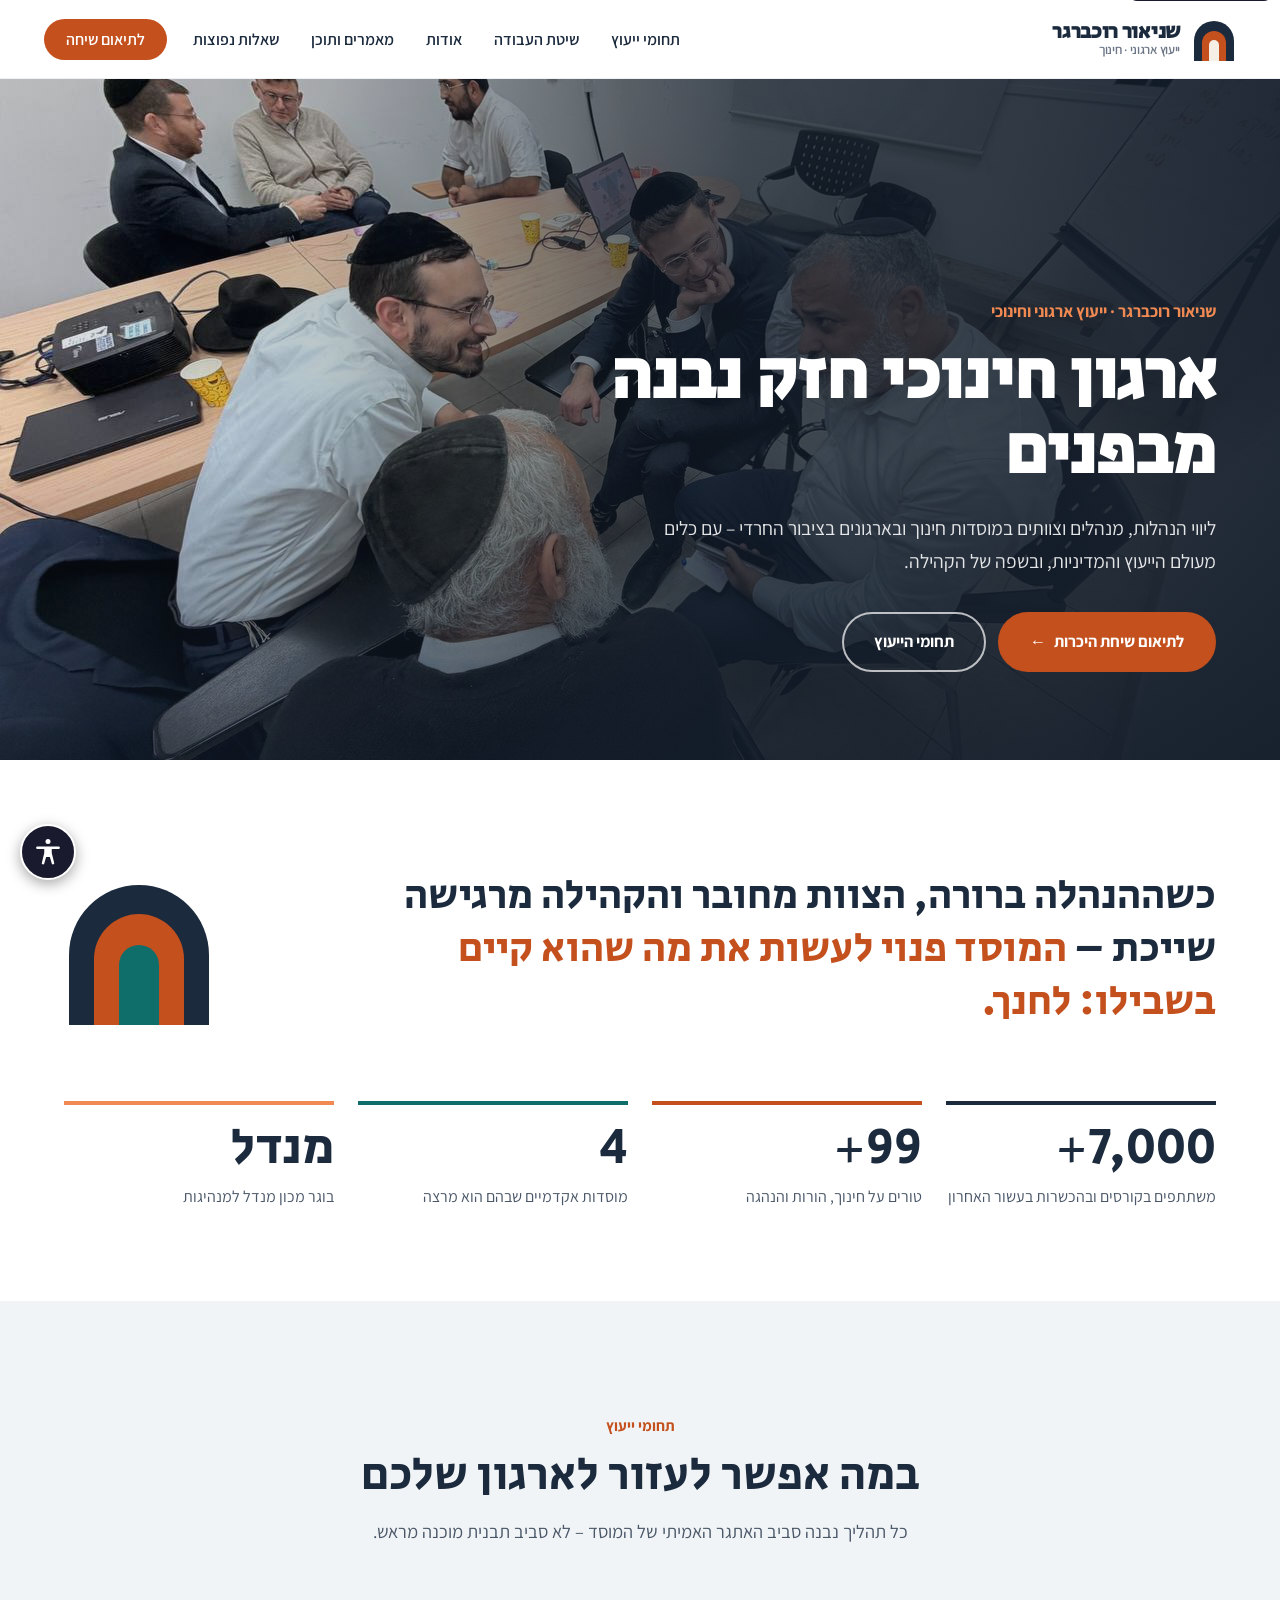
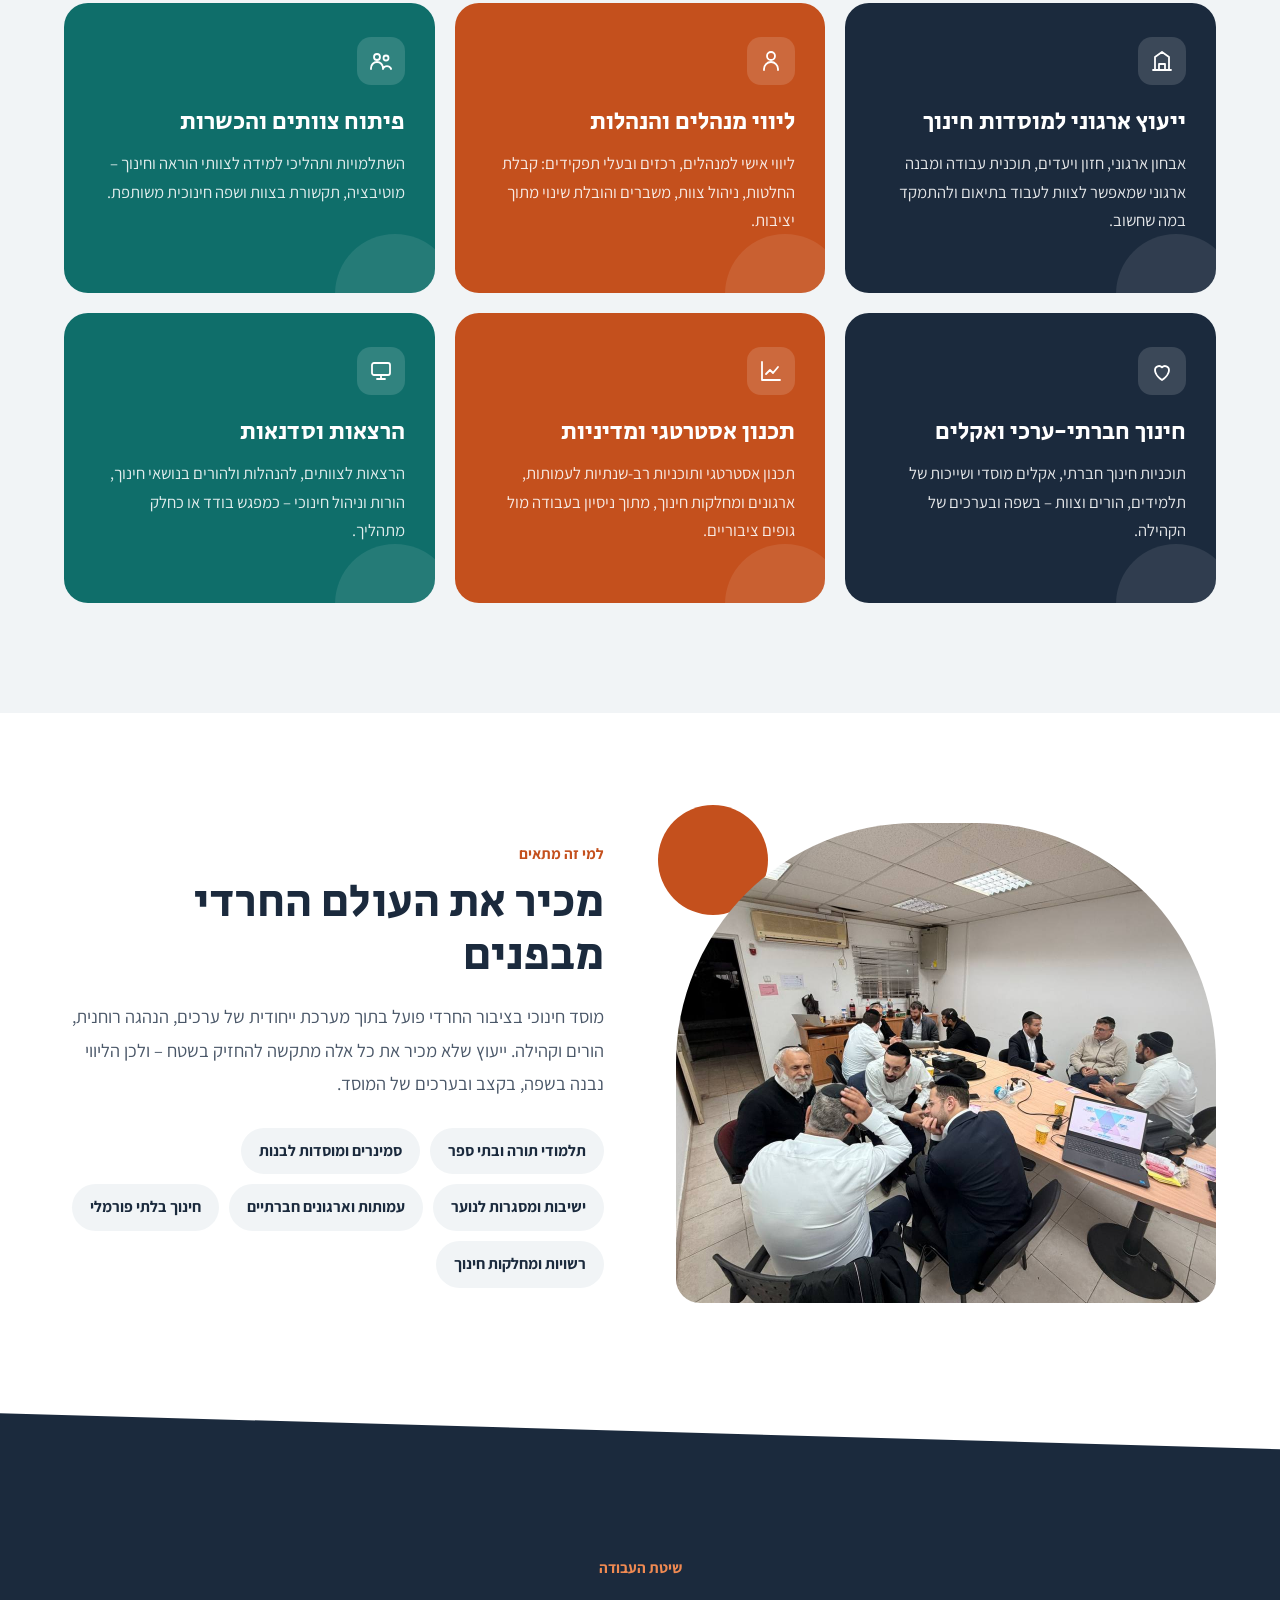
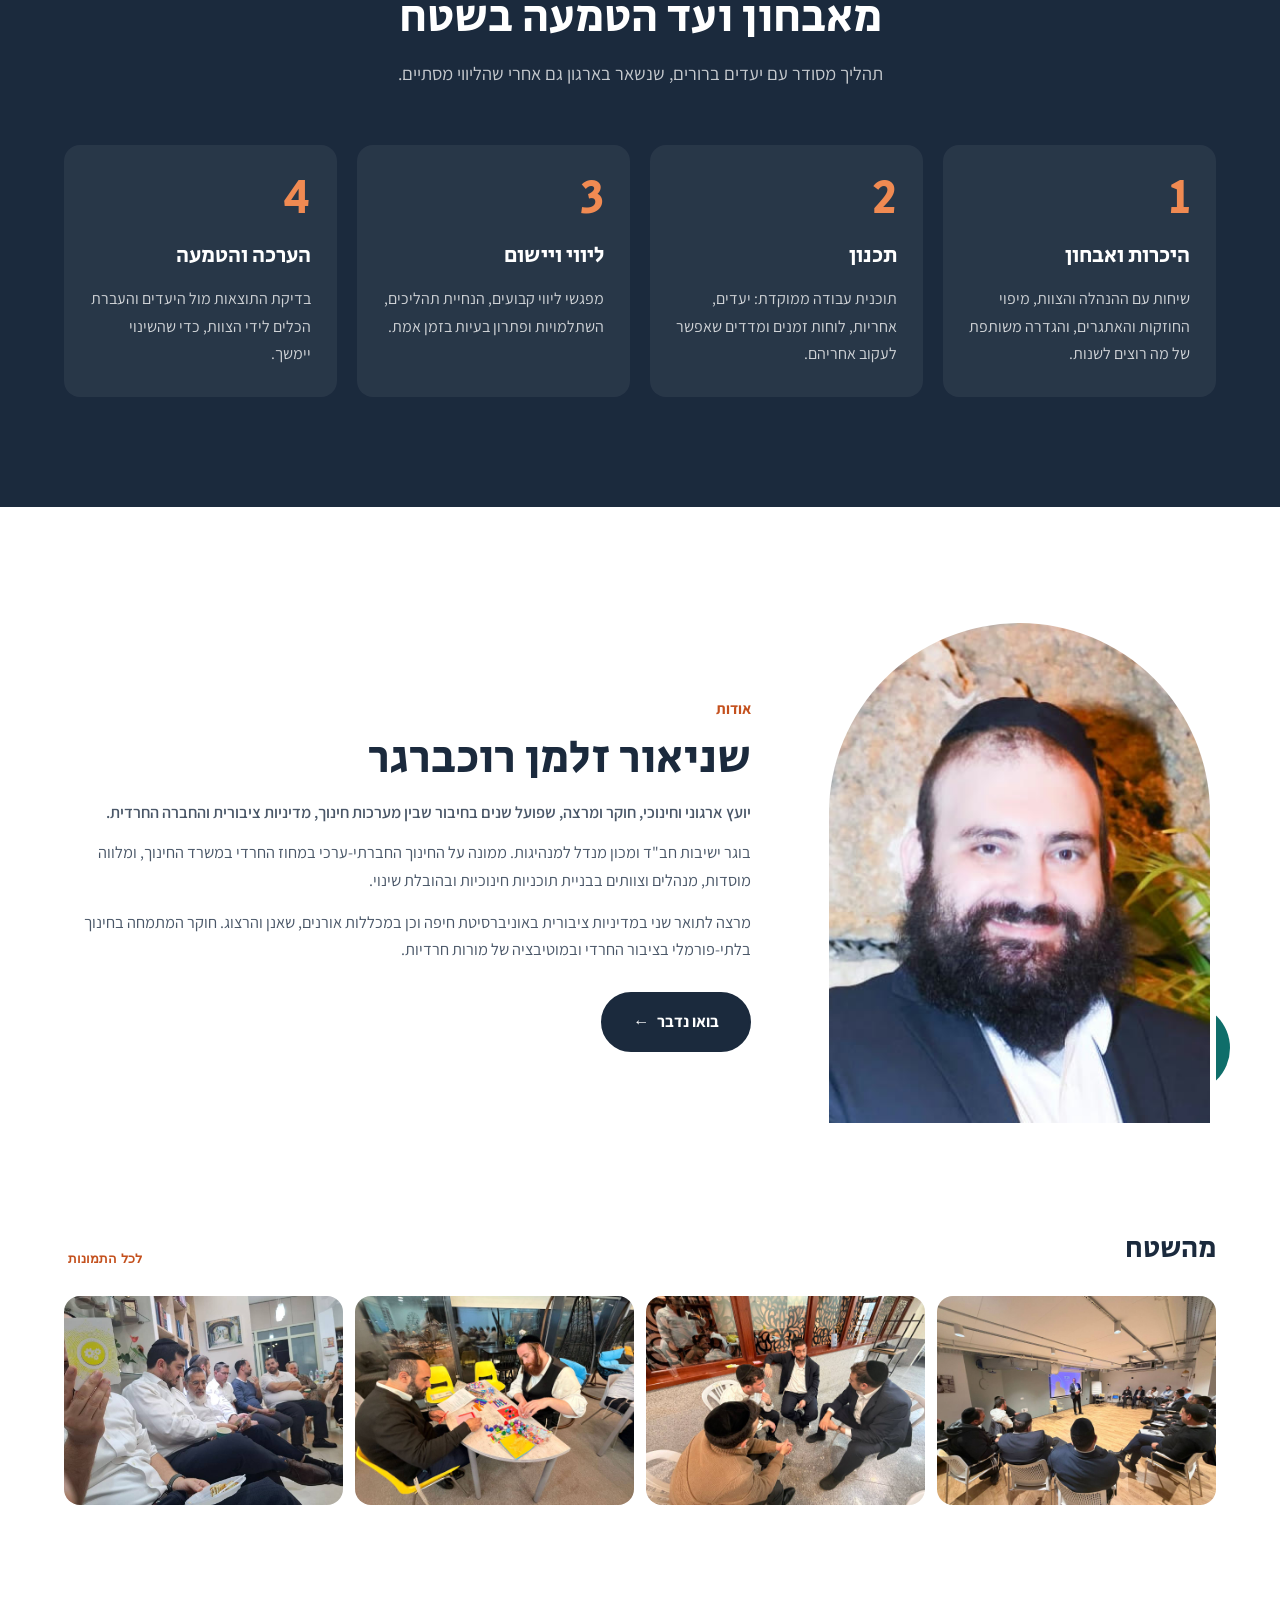
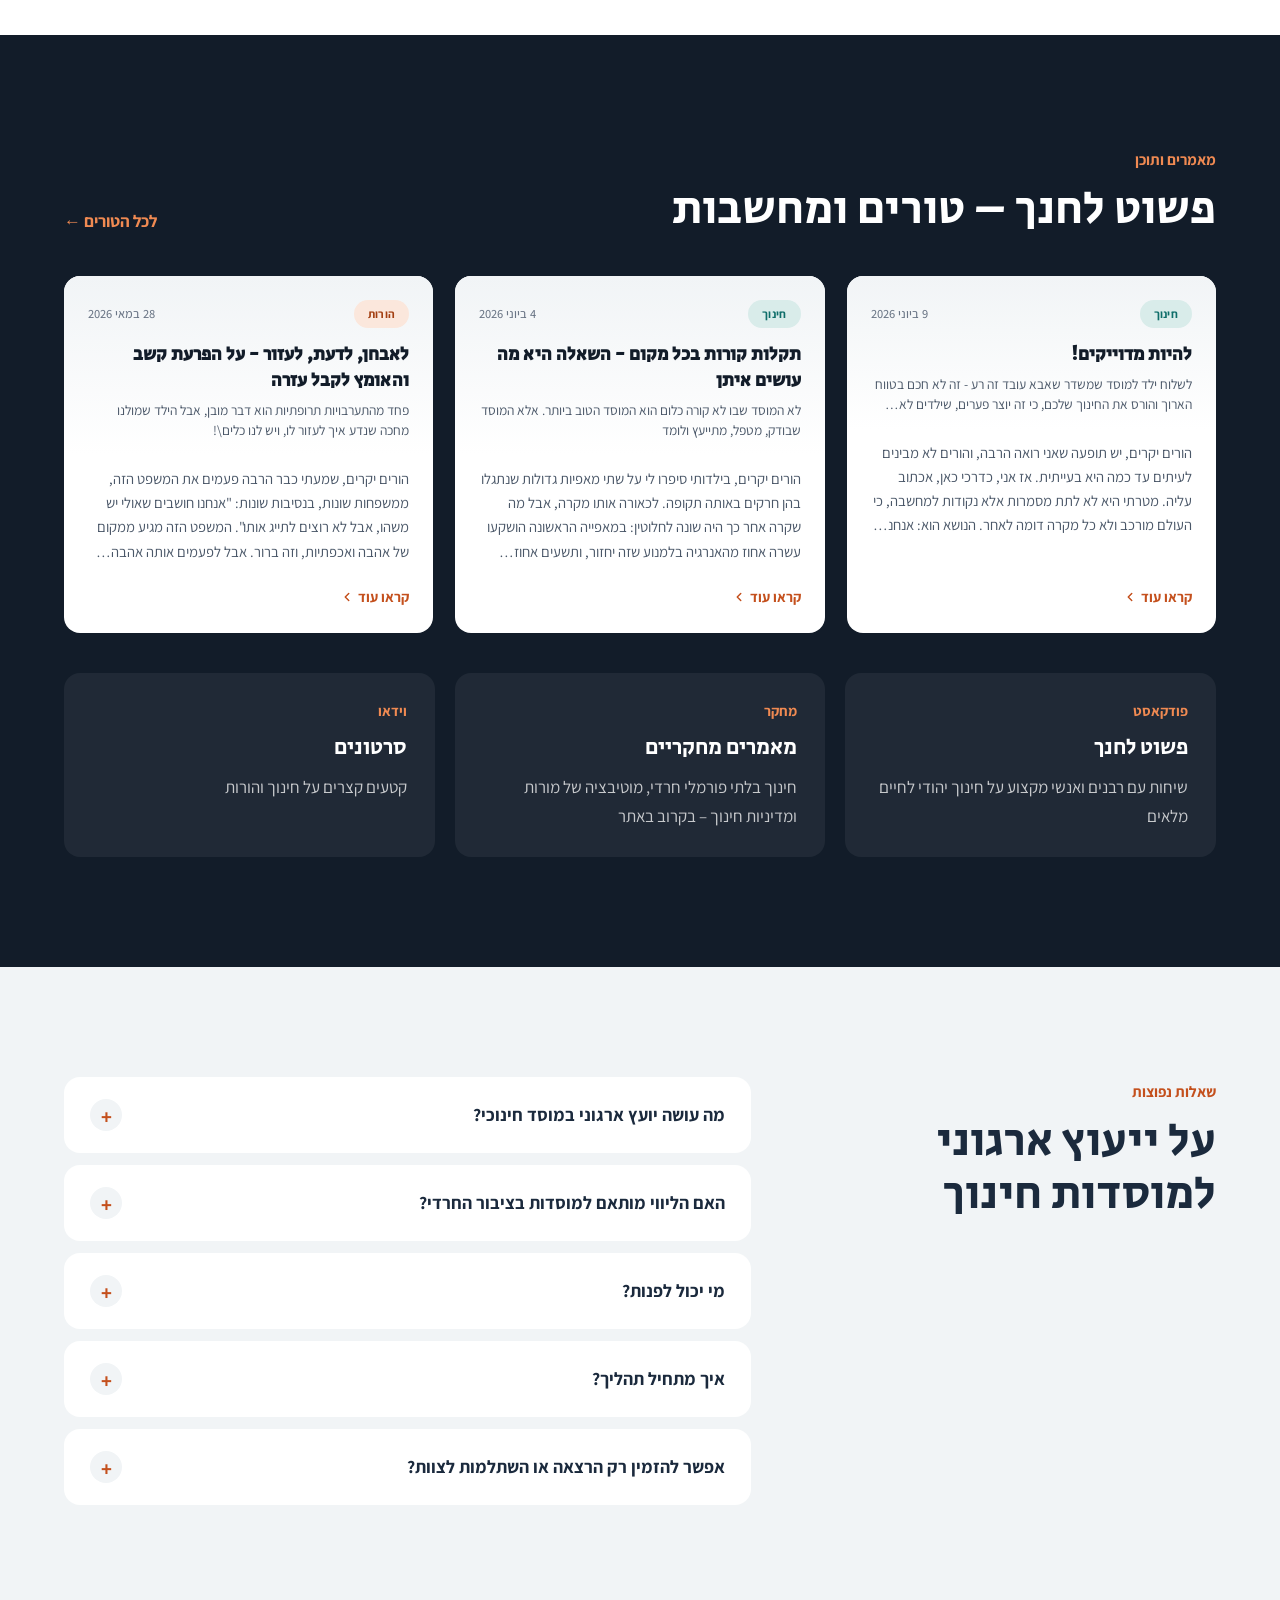
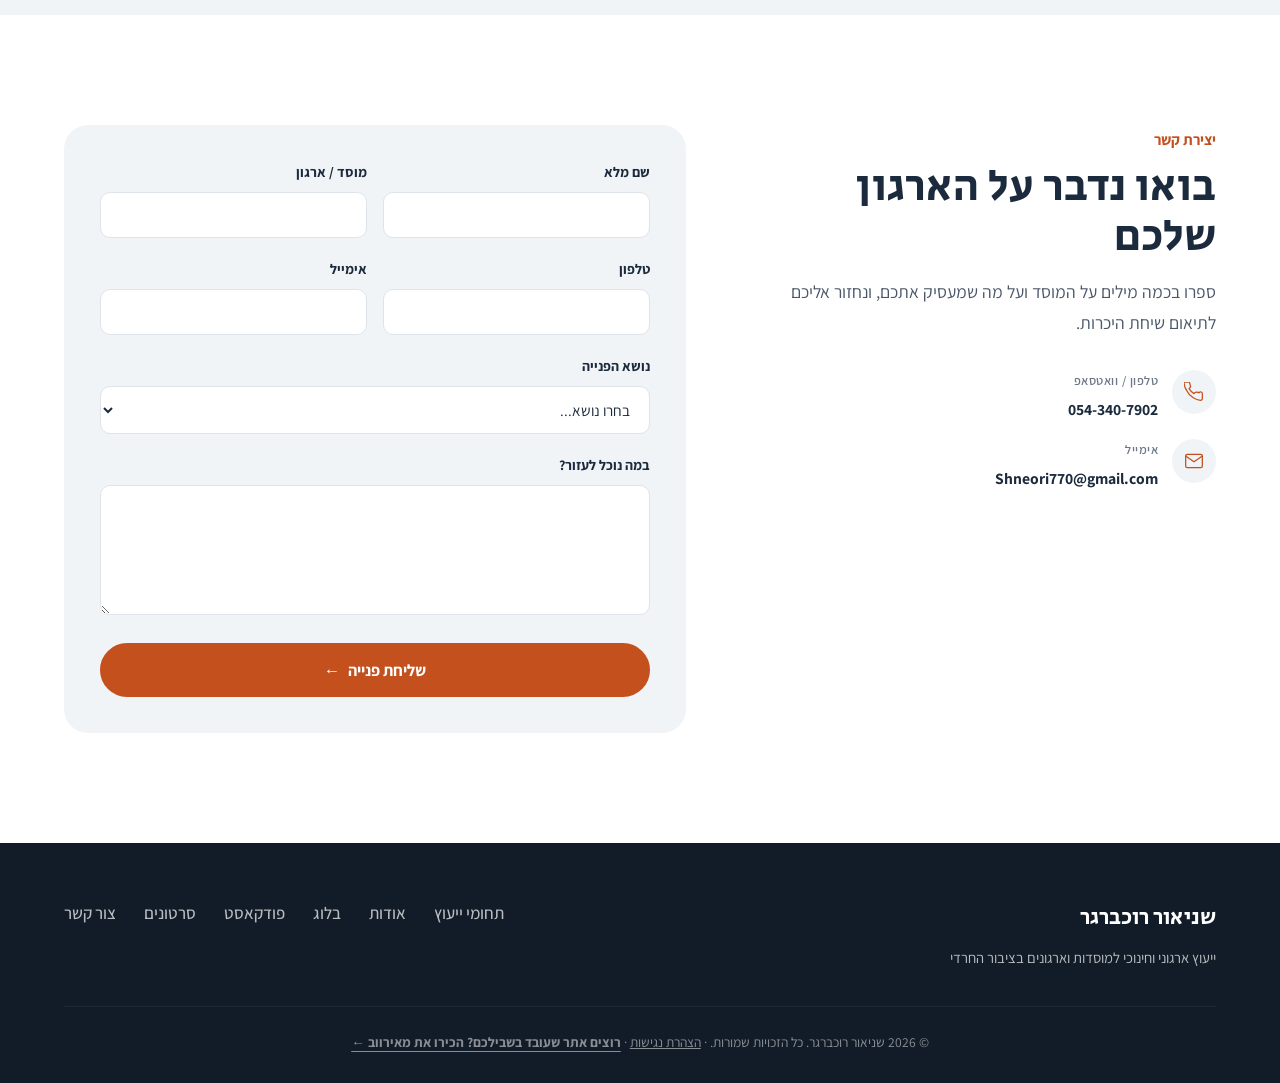
==== commit 7201b31a: "Give the site a distinct visual identity Replace the navy/gold serif look with an own brand: Secular" ====
--- a/index.html
+++ b/index.html
@@ -14,13 +14,13 @@
     <meta property="og:type" content="website">
     <meta property="og:locale" content="he_IL">
     <meta property="og:url" content="https://lehanech.co.il/">
-    <meta property="og:image" content="https://lehanech.co.il/images/shneor.jpg">
+    <meta property="og:image" content="https://lehanech.co.il/images/social/photo_18_2026-05-01_15-30-47.jpg">
     <meta name="twitter:card" content="summary_large_image">
     <meta name="twitter:title" content="שניאור רוכברגר | יועץ ארגוני חינוכי בציבור החרדי">
     <link rel="preconnect" href="https://fonts.googleapis.com">
     <link rel="preconnect" href="https://fonts.gstatic.com" crossorigin>
-    <link href="https://fonts.googleapis.com/css2?family=Frank+Ruhl+Libre:wght@500;700;800&family=Heebo:wght@300;400;500;600;700;800&display=swap" rel="stylesheet">
-    <link rel="stylesheet" href="style.css?v=20261118">
+    <link href="https://fonts.googleapis.com/css2?family=Assistant:wght@400;600;700;800&family=Secular+One&display=swap" rel="stylesheet">
+    <link rel="stylesheet" href="style.css?v=20261118c">
     <link rel="icon" type="image/png" href="favicon.png">
     <link rel="stylesheet" href="a11y.css?v=1">
     <script src="a11y-widget.js?v=1" defer></script>
@@ -52,33 +52,34 @@
 
     <!-- Hero -->
     <section id="home" class="hero">
-        <div class="container hero-grid">
+        <div class="hero-media" aria-hidden="true">
+            <img src="images/social/photo_18_2026-05-01_15-30-47.jpg" alt="" width="1280" height="960" fetchpriority="high">
+        </div>
+        <div class="container hero-inner">
             <div class="hero-copy">
-                <p class="eyebrow eyebrow-light">ייעוץ ארגוני · מוסדות חינוך · ציבור חרדי</p>
-                <h1>ייעוץ ארגוני למוסדות חינוך<br><span>ולארגונים בציבור החרדי</span></h1>
-                <p class="hero-lead">שניאור רוכברגר מלווה הנהלות, מנהלים וצוותים בבניית ארגון חינוכי יציב, ממוקד ובעל השפעה. ליווי שמחבר כלים מקצועיים מעולם הייעוץ והמדיניות עם היכרות עמוקה עם החברה החרדית מבפנים.</p>
+                <span class="hero-name">שניאור רוכברגר · ייעוץ ארגוני וחינוכי</span>
+                <h1>ארגון חינוכי חזק נבנה מבפנים</h1>
+                <p class="hero-lead">ליווי הנהלות, מנהלים וצוותים במוסדות חינוך ובארגונים בציבור החרדי – עם כלים מעולם הייעוץ והמדיניות, ובשפה של הקהילה.</p>
                 <div class="hero-buttons">
-                    <a href="#contact" class="btn btn-primary">לתיאום שיחת היכרות</a>
+                    <a href="#contact" class="btn btn-primary">לתיאום שיחת היכרות <span class="arrow" aria-hidden="true">←</span></a>
                     <a href="#services" class="btn btn-ghost">תחומי הייעוץ</a>
                 </div>
             </div>
-            <figure class="hero-portrait">
-                <img src="images/shneor.jpg" alt="שניאור רוכברגר, יועץ ארגוני חינוכי" width="512" height="512" fetchpriority="high">
-                <figcaption>
-                    <strong>שניאור זלמן רוכברגר</strong>
-                    <span>יועץ ארגוני · מרצה למדיניות ציבורית</span>
-                </figcaption>
-            </figure>
-        </div>
-        <div class="credentials">
-            <div class="container credentials-inner">
-                <span class="credentials-label">רקע מקצועי</span>
-                <ul>
-                    <li>בוגר מכון מנדל למנהיגות</li>
-                    <li>ממונה חינוך חברתי-ערכי, משרד החינוך</li>
-                    <li>מרצה לתואר שני, אוניברסיטת חיפה</li>
-                    <li>מרצה במכללות אורנים, שאנן והרצוג</li>
-                </ul>
+        </div>
+    </section>
+
+    <!-- Statement + proof -->
+    <section class="statement-section" aria-label="במספרים">
+        <div class="container">
+            <div class="statement">
+                <p>כשההנהלה ברורה, הצוות מחובר והקהילה מרגישה שייכת – <em>המוסד פנוי לעשות את מה שהוא קיים בשבילו: לחנך.</em></p>
+                <svg class="arches" viewBox="0 0 150 150" aria-hidden="true"><path d="M5 150V80a70 70 0 0 1 140 0v70z" fill="#1b2a3d"/><path d="M30 150V84a45 45 0 0 1 90 0v66z" fill="#c4501d"/><path d="M55 150V90a20 20 0 0 1 40 0v60z" fill="#0f6e6a"/></svg>
+            </div>
+            <div class="proof">
+                <div class="proof-item"><strong>7,000+</strong><span>משתתפים בקורסים ובהכשרות בעשור האחרון</span></div>
+                <div class="proof-item"><strong id="blogCount">90+</strong><span>טורים על חינוך, הורות והנהגה</span></div>
+                <div class="proof-item"><strong>4</strong><span>מוסדות אקדמיים שבהם הוא מרצה</span></div>
+                <div class="proof-item"><strong>מנדל</strong><span>בוגר מכון מנדל למנהיגות</span></div>
             </div>
         </div>
     </section>
@@ -87,41 +88,40 @@
     <section id="services" class="section services-section">
         <div class="container">
             <div class="section-head">
-                <p class="eyebrow">תחומי ייעוץ</p>
-                <h2 class="section-title">ליווי מקצועי לארגון החינוכי שלכם</h2>
+                <span class="kicker">תחומי ייעוץ</span>
+                <h2 class="section-title">במה אפשר לעזור לארגון שלכם</h2>
                 <p class="section-subtitle">כל תהליך נבנה סביב האתגר האמיתי של המוסד – לא סביב תבנית מוכנה מראש.</p>
             </div>
-
             <div class="services-grid">
                 <article class="service-card">
-                    <span class="service-num">01</span>
+                    <span class="service-icon" aria-hidden="true"><svg width="24" height="24" viewBox="0 0 24 24" fill="none" stroke="currentColor" stroke-width="1.8" stroke-linecap="round" stroke-linejoin="round"><path d="M3 21h18M5 21V8l7-5 7 5v13M9 21v-6h6v6"/></svg></span>
                     <h3>ייעוץ ארגוני למוסדות חינוך</h3>
-                    <p>אבחון ארגוני, הגדרת חזון ויעדים, בניית תוכנית עבודה ומבנה ארגוני שמאפשר לצוות לעבוד בתיאום ולהתמקד במה שחשוב.</p>
-                </article>
-                <article class="service-card">
-                    <span class="service-num">02</span>
+                    <p>אבחון ארגוני, חזון ויעדים, תוכנית עבודה ומבנה ארגוני שמאפשר לצוות לעבוד בתיאום ולהתמקד במה שחשוב.</p>
+                </article>
+                <article class="service-card">
+                    <span class="service-icon" aria-hidden="true"><svg width="24" height="24" viewBox="0 0 24 24" fill="none" stroke="currentColor" stroke-width="1.8" stroke-linecap="round" stroke-linejoin="round"><circle cx="12" cy="7" r="4"/><path d="M5 21v-1a7 7 0 0 1 14 0v1"/></svg></span>
                     <h3>ליווי מנהלים והנהלות</h3>
-                    <p>ליווי אישי למנהלים, רכזים ובעלי תפקידים: קבלת החלטות, ניהול צוות, התמודדות עם משברים והובלת שינוי מתוך יציבות.</p>
-                </article>
-                <article class="service-card">
-                    <span class="service-num">03</span>
+                    <p>ליווי אישי למנהלים, רכזים ובעלי תפקידים: קבלת החלטות, ניהול צוות, משברים והובלת שינוי מתוך יציבות.</p>
+                </article>
+                <article class="service-card">
+                    <span class="service-icon" aria-hidden="true"><svg width="24" height="24" viewBox="0 0 24 24" fill="none" stroke="currentColor" stroke-width="1.8" stroke-linecap="round" stroke-linejoin="round"><circle cx="8" cy="8" r="3"/><circle cx="17" cy="9" r="2.5"/><path d="M2 20v-1a6 6 0 0 1 12 0v1M14 20v-.5a4.5 4.5 0 0 1 8 0v.5"/></svg></span>
                     <h3>פיתוח צוותים והכשרות</h3>
-                    <p>השתלמויות ותהליכי למידה לצוותי הוראה וחינוך – חיזוק המוטיבציה, תקשורת בצוות ושפה חינוכית משותפת.</p>
-                </article>
-                <article class="service-card">
-                    <span class="service-num">04</span>
-                    <h3>חינוך חברתי-ערכי ואקלים מוסדי</h3>
-                    <p>בניית תוכניות חינוך חברתי, שיפור האקלים במוסד וחיזוק השייכות של תלמידים, הורים וצוות – בשפה ובערכים של הקהילה.</p>
-                </article>
-                <article class="service-card">
-                    <span class="service-num">05</span>
+                    <p>השתלמויות ותהליכי למידה לצוותי הוראה וחינוך – מוטיבציה, תקשורת בצוות ושפה חינוכית משותפת.</p>
+                </article>
+                <article class="service-card">
+                    <span class="service-icon" aria-hidden="true"><svg width="24" height="24" viewBox="0 0 24 24" fill="none" stroke="currentColor" stroke-width="1.8" stroke-linecap="round" stroke-linejoin="round"><path d="M12 21s-7-4.5-7-10a4 4 0 0 1 7-2.6A4 4 0 0 1 19 11c0 5.5-7 10-7 10z"/></svg></span>
+                    <h3>חינוך חברתי-ערכי ואקלים</h3>
+                    <p>תוכניות חינוך חברתי, אקלים מוסדי ושייכות של תלמידים, הורים וצוות – בשפה ובערכים של הקהילה.</p>
+                </article>
+                <article class="service-card">
+                    <span class="service-icon" aria-hidden="true"><svg width="24" height="24" viewBox="0 0 24 24" fill="none" stroke="currentColor" stroke-width="1.8" stroke-linecap="round" stroke-linejoin="round"><path d="M3 3v18h18"/><path d="M7 15l4-4 3 3 5-6"/></svg></span>
                     <h3>תכנון אסטרטגי ומדיניות</h3>
-                    <p>ליווי עמותות, ארגונים ומחלקות חינוך בתכנון אסטרטגי, בניית מדיניות ותוכניות רב-שנתיות, מתוך ניסיון בעבודה מול גופים ציבוריים.</p>
-                </article>
-                <article class="service-card">
-                    <span class="service-num">06</span>
+                    <p>תכנון אסטרטגי ותוכניות רב-שנתיות לעמותות, ארגונים ומחלקות חינוך, מתוך ניסיון בעבודה מול גופים ציבוריים.</p>
+                </article>
+                <article class="service-card">
+                    <span class="service-icon" aria-hidden="true"><svg width="24" height="24" viewBox="0 0 24 24" fill="none" stroke="currentColor" stroke-width="1.8" stroke-linecap="round" stroke-linejoin="round"><rect x="3" y="4" width="18" height="12" rx="2"/><path d="M8 20h8M12 16v4"/></svg></span>
                     <h3>הרצאות וסדנאות</h3>
-                    <p>הרצאות לצוותים, להנהלות ולהורים בנושאי חינוך, הורות, ניהול חינוכי וחינוך חברתי – כמפגש בודד או כחלק מתהליך.</p>
+                    <p>הרצאות לצוותים, להנהלות ולהורים בנושאי חינוך, הורות וניהול חינוכי – כמפגש בודד או כחלק מתהליך.</p>
                 </article>
             </div>
         </div>
@@ -130,19 +130,22 @@
     <!-- Who -->
     <section id="clients" class="section clients-section">
         <div class="container clients-grid">
+            <div class="clients-photo">
+                <img src="images/social/photo_23_2026-05-01_15-30-47.jpg" alt="צוות חינוכי בסדנת עבודה סביב שולחן" width="1280" height="960" loading="lazy">
+            </div>
             <div>
-                <p class="eyebrow">למי זה מתאים</p>
-                <h2 class="section-title align-start">יועץ ארגוני שמכיר את העולם החרדי מבפנים</h2>
-                <p class="clients-lead">מוסד חינוכי בציבור החרדי פועל בתוך מערכת ייחודית של ערכים, הנהגה רוחנית, הורים וקהילה. ייעוץ שלא מכיר את כל אלה מתקשה להחזיק בשטח. הליווי בנוי כך שיתאים לשפה, לקצב ולערכים של המוסד.</p>
-            </div>
-            <ul class="clients-list">
-                <li>תלמודי תורה ובתי ספר</li>
-                <li>סמינרים ומוסדות חינוך לבנות</li>
-                <li>ישיבות ומסגרות לנוער</li>
-                <li>עמותות וארגונים חברתיים</li>
-                <li>מסגרות חינוך בלתי פורמלי</li>
-                <li>רשויות ומחלקות חינוך</li>
-            </ul>
+                <span class="kicker">למי זה מתאים</span>
+                <h2 class="section-title align-start">מכיר את העולם החרדי מבפנים</h2>
+                <p class="clients-lead">מוסד חינוכי בציבור החרדי פועל בתוך מערכת ייחודית של ערכים, הנהגה רוחנית, הורים וקהילה. ייעוץ שלא מכיר את כל אלה מתקשה להחזיק בשטח – ולכן הליווי נבנה בשפה, בקצב ובערכים של המוסד.</p>
+                <ul class="clients-list">
+                    <li>תלמודי תורה ובתי ספר</li>
+                    <li>סמינרים ומוסדות לבנות</li>
+                    <li>ישיבות ומסגרות לנוער</li>
+                    <li>עמותות וארגונים חברתיים</li>
+                    <li>חינוך בלתי פורמלי</li>
+                    <li>רשויות ומחלקות חינוך</li>
+                </ul>
+            </div>
         </div>
     </section>
 
@@ -150,31 +153,15 @@
     <section id="approach" class="section approach-section">
         <div class="container">
             <div class="section-head">
-                <p class="eyebrow eyebrow-light">שיטת העבודה</p>
+                <span class="kicker kicker-light">שיטת העבודה</span>
                 <h2 class="section-title">מאבחון ועד הטמעה בשטח</h2>
-                <p class="section-subtitle">תהליך מסודר, עם יעדים ברורים ומדדים להצלחה, שנשאר בארגון גם אחרי שהליווי מסתיים.</p>
+                <p class="section-subtitle">תהליך מסודר עם יעדים ברורים, שנשאר בארגון גם אחרי שהליווי מסתיים.</p>
             </div>
             <ol class="process">
-                <li>
-                    <span class="process-step">שלב 1</span>
-                    <h3>היכרות ואבחון</h3>
-                    <p>שיחות עם ההנהלה והצוות, מיפוי של נקודות החוזק ושל האתגרים, והגדרה משותפת של מה רוצים לשנות.</p>
-                </li>
-                <li>
-                    <span class="process-step">שלב 2</span>
-                    <h3>תכנון</h3>
-                    <p>בניית תוכנית עבודה ממוקדת: יעדים, אחריות, לוחות זמנים ומדדים שאפשר לעקוב אחריהם.</p>
-                </li>
-                <li>
-                    <span class="process-step">שלב 3</span>
-                    <h3>ליווי ויישום</h3>
-                    <p>מפגשי ליווי קבועים עם ההנהלה והצוותים, הנחיית תהליכים, השתלמויות ופתרון בעיות בזמן אמת.</p>
-                </li>
-                <li>
-                    <span class="process-step">שלב 4</span>
-                    <h3>הערכה והטמעה</h3>
-                    <p>בדיקת התוצאות מול היעדים, חיזוק מה שעובד והעברת הכלים לידי הצוות, כדי שהשינוי יימשך.</p>
-                </li>
+                <li><span class="process-step">1</span><h3>היכרות ואבחון</h3><p>שיחות עם ההנהלה והצוות, מיפוי החוזקות והאתגרים, והגדרה משותפת של מה רוצים לשנות.</p></li>
+                <li><span class="process-step">2</span><h3>תכנון</h3><p>תוכנית עבודה ממוקדת: יעדים, אחריות, לוחות זמנים ומדדים שאפשר לעקוב אחריהם.</p></li>
+                <li><span class="process-step">3</span><h3>ליווי ויישום</h3><p>מפגשי ליווי קבועים, הנחיית תהליכים, השתלמויות ופתרון בעיות בזמן אמת.</p></li>
+                <li><span class="process-step">4</span><h3>הערכה והטמעה</h3><p>בדיקת התוצאות מול היעדים והעברת הכלים לידי הצוות, כדי שהשינוי יימשך.</p></li>
             </ol>
         </div>
     </section>
@@ -186,54 +173,37 @@
                 <img src="images/shneor.jpg" alt="שניאור רוכברגר" class="about-photo" width="512" height="512" loading="lazy">
             </div>
             <div class="about-text">
-                <p class="eyebrow">אודות</p>
+                <span class="kicker">אודות</span>
                 <h2 class="section-title align-start">שניאור זלמן רוכברגר</h2>
                 <p class="about-lead">יועץ ארגוני וחינוכי, חוקר ומרצה, שפועל שנים בחיבור שבין מערכות חינוך, מדיניות ציבורית והחברה החרדית.</p>
                 <p>בוגר ישיבות חב"ד ומכון מנדל למנהיגות. ממונה על החינוך החברתי-ערכי במחוז החרדי במשרד החינוך, ומלווה מוסדות, מנהלים וצוותים בבניית תוכניות חינוכיות ובהובלת שינוי.</p>
                 <p>מרצה לתואר שני במדיניות ציבורית באוניברסיטת חיפה וכן במכללות אורנים, שאנן והרצוג. חוקר המתמחה בחינוך בלתי-פורמלי בציבור החרדי ובמוטיבציה של מורות חרדיות.</p>
-
-                <dl class="stats">
-                    <div class="stat">
-                        <dt>7,000+</dt>
-                        <dd>משתתפים בקורסים ובהכשרות בעשור האחרון</dd>
-                    </div>
-                    <div class="stat">
-                        <dt id="blogCount">90+</dt>
-                        <dd>טורים על חינוך, הורות והנהגה</dd>
-                    </div>
-                    <div class="stat">
-                        <dt>M.A.</dt>
-                        <dd>מרצה לתואר שני במדיניות ציבורית</dd>
-                    </div>
-                </dl>
+                <a href="#contact" class="btn btn-dark">בואו נדבר <span class="arrow" aria-hidden="true">←</span></a>
             </div>
         </div>
 
         <div class="container field">
             <div class="field-head">
                 <h3>מהשטח</h3>
-                <p>רגעים מהעשייה החינוכית</p>
+                <button class="btn-text" id="galleryToggle" type="button" onclick="toggleGallery()">לכל התמונות</button>
             </div>
             <div class="gallery-grid" id="galleryGrid">
-                <div class="gallery-item"><img src="images/social/2.jpg" alt="פעילות חינוכית בשטח" loading="lazy"></div>
-                <div class="gallery-item"><img src="images/social/4.jpg" alt="פעילות חינוכית בשטח" loading="lazy"></div>
-                <div class="gallery-item"><img src="images/social/6.jpg" alt="פעילות חינוכית בשטח" loading="lazy"></div>
-                <div class="gallery-item"><img src="images/social/photo_8_2026-05-01_15-30-47.jpg" alt="פעילות חינוכית בשטח" loading="lazy"></div>
+                <div class="gallery-item"><img src="images/social/photo_32_2026-05-01_15-30-47.jpg" alt="הרצאה בפני קהל" loading="lazy"></div>
+                <div class="gallery-item"><img src="images/social/2.jpg" alt="שיחה בקבוצה קטנה" loading="lazy"></div>
+                <div class="gallery-item"><img src="images/social/photo_14_2026-05-01_15-30-47.jpg" alt="עבודה משותפת סביב שולחן" loading="lazy"></div>
+                <div class="gallery-item"><img src="images/social/photo_8_2026-05-01_15-30-47.jpg" alt="מפגש קבוצתי" loading="lazy"></div>
+                <div class="gallery-item gallery-hidden"><img src="images/social/4.jpg" alt="פעילות חינוכית בשטח" loading="lazy"></div>
+                <div class="gallery-item gallery-hidden"><img src="images/social/6.jpg" alt="פעילות חינוכית בשטח" loading="lazy"></div>
                 <div class="gallery-item gallery-hidden"><img src="images/social/photo_9_2026-05-01_15-30-47.jpg" alt="פעילות חינוכית בשטח" loading="lazy"></div>
-                <div class="gallery-item gallery-hidden"><img src="images/social/photo_14_2026-05-01_15-30-47.jpg" alt="פעילות חינוכית בשטח" loading="lazy"></div>
-                <div class="gallery-item gallery-hidden"><img src="images/social/photo_15_2026-05-01_15-30-47.jpg" alt="פעילות חינוכית בשטח" loading="lazy"></div>
-                <div class="gallery-item gallery-hidden"><img src="images/social/photo_18_2026-05-01_15-30-47.jpg" alt="פעילות חינוכית בשטח" loading="lazy"></div>
-                <div class="gallery-item gallery-hidden"><img src="images/social/photo_19_2026-05-01_15-30-47.jpg" alt="פעילות חינוכית בשטח" loading="lazy"></div>
+                <div class="gallery-item gallery-hidden"><img src="images/social/photo_13_2026-05-01_15-30-47.jpg" alt="פעילות חינוכית בשטח" loading="lazy"></div>
                 <div class="gallery-item gallery-hidden"><img src="images/social/photo_20_2026-05-01_15-30-47.jpg" alt="פעילות חינוכית בשטח" loading="lazy"></div>
-                <div class="gallery-item gallery-hidden"><img src="images/social/photo_23_2026-05-01_15-30-47.jpg" alt="פעילות חינוכית בשטח" loading="lazy"></div>
                 <div class="gallery-item gallery-hidden"><img src="images/social/photo_25_2026-05-01_15-30-47.jpg" alt="פעילות חינוכית בשטח" loading="lazy"></div>
                 <div class="gallery-item gallery-hidden"><img src="images/social/photo_27_2026-05-01_15-30-47.jpg" alt="פעילות חינוכית בשטח" loading="lazy"></div>
                 <div class="gallery-item gallery-hidden"><img src="images/social/photo_28_2026-05-01_15-30-47.jpg" alt="פעילות חינוכית בשטח" loading="lazy"></div>
                 <div class="gallery-item gallery-hidden"><img src="images/social/photo_30_2026-05-01_15-30-47.jpg" alt="פעילות חינוכית בשטח" loading="lazy"></div>
-                <div class="gallery-item gallery-hidden"><img src="images/social/photo_32_2026-05-01_15-30-47.jpg" alt="פעילות חינוכית בשטח" loading="lazy"></div>
-            </div>
-            <div class="gallery-actions">
-                <button class="btn btn-text" id="galleryToggle" type="button" onclick="toggleGallery()">לכל התמונות</button>
+                <div class="gallery-item gallery-hidden"><img src="images/social/photo_34_2026-05-01_15-30-47.jpg" alt="פעילות חינוכית בשטח" loading="lazy"></div>
+                <div class="gallery-item gallery-hidden"><img src="images/social/photo_37_2026-05-01_15-30-47.jpg" alt="פעילות חינוכית בשטח" loading="lazy"></div>
+                <div class="gallery-item gallery-hidden"><img src="images/social/photo_15_2026-05-01_15-30-47.jpg" alt="פעילות חינוכית בשטח" loading="lazy"></div>
             </div>
         </div>
     </section>
@@ -241,18 +211,14 @@
     <!-- Knowledge -->
     <section id="knowledge" class="section knowledge-section">
         <div class="container">
-            <div class="section-head section-head-row">
+            <div class="section-head-row">
                 <div>
-                    <p class="eyebrow">מאמרים ותוכן</p>
+                    <span class="kicker kicker-light">מאמרים ותוכן</span>
                     <h2 class="section-title align-start">פשוט לחנך – טורים ומחשבות</h2>
                 </div>
                 <a href="blog.html" class="link-arrow">לכל הטורים</a>
             </div>
-
-            <div class="blog-grid" id="blogGrid" data-limit="3">
-                <!-- Blog posts inserted by JS -->
-            </div>
-
+            <div class="blog-grid" id="blogGrid" data-limit="3"></div>
             <div class="resources">
                 <a href="podcast.html" class="resource">
                     <span class="resource-kind">פודקאסט</span>
@@ -277,7 +243,7 @@
     <section id="faq" class="section faq-section">
         <div class="container faq-grid">
             <div>
-                <p class="eyebrow">שאלות נפוצות</p>
+                <span class="kicker">שאלות נפוצות</span>
                 <h2 class="section-title align-start">על ייעוץ ארגוני למוסדות חינוך</h2>
             </div>
             <div class="faq-list">
@@ -309,7 +275,7 @@
     <section id="contact" class="section contact-section">
         <div class="container contact-grid">
             <div class="contact-info">
-                <p class="eyebrow eyebrow-light">יצירת קשר</p>
+                <span class="kicker">יצירת קשר</span>
                 <h2>בואו נדבר על הארגון שלכם</h2>
                 <p>ספרו בכמה מילים על המוסד ועל מה שמעסיק אתכם, ונחזור אליכם לתיאום שיחת היכרות.</p>
 
@@ -373,7 +339,7 @@
                     <label for="contactMessage">במה נוכל לעזור?</label>
                     <textarea id="contactMessage" name="message" rows="4" required></textarea>
                 </div>
-                <button type="submit" class="btn btn-primary form-submit">שליחת פנייה</button>
+                <button type="submit" class="btn btn-primary form-submit">שליחת פנייה <span class="arrow" aria-hidden="true">←</span></button>
                 <div class="form-success" id="formSuccess" style="display:none" role="status">
                     <svg width="24" height="24" viewBox="0 0 24 24" fill="none" stroke="currentColor" stroke-width="2" stroke-linecap="round" stroke-linejoin="round" aria-hidden="true"><path d="M22 11.08V12a10 10 0 1 1-5.93-9.14"/><polyline points="22 4 12 14.01 9 11.01"/></svg>
                     הפנייה נשלחה. נחזור אליכם בהקדם.
--- a/style.css
+++ b/style.css
@@ -2,36 +2,39 @@
 *, *::before, *::after { box-sizing: border-box; margin: 0; padding: 0; }
 
 :root {
-    --primary: #13294b;
-    --primary-light: #2a4a7a;
-    --primary-dark: #0b1a30;
-    --accent: #8a6528;
-    --accent-light: #c9a464;
-    --accent-dark: #6e4f1c;
-    --bg: #f8f6f1;
-    --bg-alt: #f0ece3;
+    --primary: #1b2a3d;
+    --primary-light: #2f4560;
+    --primary-dark: #121c29;
+    --accent: #c4501d;
+    --accent-light: #f08a52;
+    --accent-dark: #a33f12;
+    --teal: #0f6e6a;
+    --teal-light: #d9ecea;
+    --bg: #ffffff;
+    --bg-alt: #f1f4f6;
     --bg-card: #ffffff;
-    --text: #1c2430;
-    --text-light: #48515e;
-    --text-muted: #6b7280;
-    --border: #e2ddd2;
-    --border-light: #efebe3;
+    --text: #1b2a3d;
+    --text-light: #4a5768;
+    --text-muted: #6b7686;
+    --border: #dfe4ea;
+    --border-light: #eef1f4;
     --white: #fff;
-    --shadow-sm: 0 1px 2px rgba(11,26,48,0.05);
-    --shadow: 0 6px 18px rgba(11,26,48,0.07);
-    --shadow-lg: 0 14px 34px rgba(11,26,48,0.10);
-    --shadow-xl: 0 22px 50px rgba(11,26,48,0.14);
-    --radius-sm: 4px;
-    --radius: 8px;
-    --radius-lg: 12px;
-    --font-display: 'Frank Ruhl Libre', 'Heebo', serif;
+    --shadow-sm: 0 1px 2px rgba(18,28,41,0.06);
+    --shadow: 0 8px 24px rgba(18,28,41,0.08);
+    --shadow-lg: 0 16px 40px rgba(18,28,41,0.12);
+    --shadow-xl: 0 24px 60px rgba(18,28,41,0.18);
+    --radius-sm: 10px;
+    --radius: 16px;
+    --radius-lg: 24px;
+    --font-display: 'Secular One', 'Assistant', sans-serif;
+    --font-body: 'Assistant', 'Heebo', sans-serif;
     --transition: 0.25s cubic-bezier(0.4, 0, 0.2, 1);
-    --cat-chinuch: #13294b;
-    --cat-chinuch-bg: #e7ecf3;
-    --cat-horut: #6e4f1c;
-    --cat-horut-bg: #f4ede0;
-    --cat-values: #5b3d86;
-    --cat-values-bg: #efe9f6;
+    --cat-chinuch: #0f6e6a;
+    --cat-chinuch-bg: #d9ecea;
+    --cat-horut: #a33f12;
+    --cat-horut-bg: #fbe7dc;
+    --cat-values: #2f4560;
+    --cat-values-bg: #e3e9f0;
 }
 
 html { scroll-behavior: smooth; }
@@ -1074,234 +1077,241 @@
 .skip-link:focus{top:0;outline:3px solid #ffd166}
 a:focus-visible,button:focus-visible,input:focus-visible,textarea:focus-visible,select:focus-visible{outline:3px solid #ffd166;outline-offset:2px}
 
+
 /* =====================================================================
-   2026 redesign – professional consulting look (shared by all pages)
+   Brand layer – "lehanech" identity (shared by all pages)
+   Display: Secular One · Body: Assistant · Ink + clay orange + teal
    ===================================================================== */
-body { background: var(--bg); }
-h1, h2, .section-title, .about-text h3, .blog-card h3, .blog-modal-content h2,
-.footer-brand h3, .episode-title, .podcast-intro-text h3 {
-    font-family: var(--font-display); letter-spacing: 0;
-}
-.section-title { font-weight: 700; font-size: clamp(1.9rem, 3.2vw, 2.6rem); line-height: 1.2; }
+body { font-family: var(--font-body); font-size: 1.06rem; background: var(--bg); color: var(--text); }
+h1, h2, h3, .section-title, .blog-card h3, .blog-modal-content h2, .footer-brand h3,
+.episode-title, .podcast-intro-text h3, .about-text h3 {
+    font-family: var(--font-display); font-weight: 400; letter-spacing: 0;
+}
+.section-title { font-size: clamp(2rem, 3.6vw, 3rem); line-height: 1.15; color: var(--primary); }
 .section-title.align-start { text-align: start; }
-.section-subtitle { color: var(--text-light); }
-.eyebrow {
-    display: inline-flex; align-items: center; gap: 10px;
-    font-size: 0.82rem; font-weight: 600; letter-spacing: 0.06em;
-    color: var(--accent); margin-bottom: 14px;
-}
-.eyebrow::before { content: ''; width: 28px; height: 1px; background: currentColor; }
-.eyebrow-light { color: var(--accent-light); }
-.section-head { text-align: center; margin-bottom: 56px; }
+.section-subtitle { color: var(--text-light); font-size: 1.15rem; }
+.kicker { display: inline-block; font-weight: 700; font-size: 0.95rem; color: var(--accent); margin-bottom: 10px; }
+.kicker-light { color: var(--accent-light); }
+.section-head { text-align: center; max-width: 760px; margin: 0 auto 56px; }
 .section-head .section-subtitle { margin-bottom: 0; }
-.section-head-row { display: flex; justify-content: space-between; align-items: end; gap: 24px; text-align: start; flex-wrap: wrap; }
+
+/* Arch motif (brand mark) */
+.arches { display: block; }
+
+/* Buttons – pill */
+.btn { border-radius: 999px; padding: 14px 30px; font-weight: 700; font-size: 1.02rem; border-width: 2px; }
+.btn-primary { background: var(--accent); border-color: var(--accent); color: #fff; box-shadow: none; }
+.btn-primary:hover { background: var(--accent-dark); border-color: var(--accent-dark); transform: none; box-shadow: none; }
+.btn-ghost { background: transparent; color: #fff; border-color: rgba(255,255,255,0.7); }
+.btn-ghost:hover { background: #fff; color: var(--primary); border-color: #fff; }
+.btn-dark { background: var(--primary); color: #fff; border-color: var(--primary); }
+.btn-dark:hover { background: var(--primary-light); border-color: var(--primary-light); }
+.btn .arrow { transition: transform var(--transition); }
+.btn:hover .arrow { transform: translateX(-4px); }
+.link-arrow { color: var(--accent); font-weight: 700; text-decoration: none; white-space: nowrap; }
+.link-arrow::after { content: ' ←'; }
+.link-arrow:hover { color: var(--accent-dark); }
+
+/* Navbar */
+.navbar { background: #fff; border-bottom: 1px solid var(--border-light); backdrop-filter: none; }
+.navbar.scrolled { background: #fff; box-shadow: 0 4px 20px rgba(18,28,41,0.06); }
+.nav-container { height: 78px; max-width: 1240px; }
+.logo { gap: 12px; color: var(--primary); }
+.logo-mark {
+    width: 44px; height: 44px; flex-shrink: 0; font-size: 0; color: transparent;
+    background: url("data:image/svg+xml,%3Csvg xmlns='http://www.w3.org/2000/svg' viewBox='0 0 44 44'%3E%3Cpath d='M2 44V24a20 20 0 0 1 40 0v20z' fill='%231b2a3d'/%3E%3Cpath d='M10 44V26a12 12 0 0 1 24 0v18z' fill='%23c4501d'/%3E%3Cpath d='M17 44V28a5 5 0 0 1 10 0v16z' fill='%23f6efe6'/%3E%3C/svg%3E") center/contain no-repeat;
+}
+.logo-text { display: flex; flex-direction: column; line-height: 1.1; }
+.logo-name { font-family: var(--font-display); font-size: 1.3rem; }
+.logo-role { font-size: 0.8rem; font-weight: 600; color: var(--text-muted); }
+.nav-links { align-items: center; gap: 4px; }
+.nav-links a { font-weight: 600; font-size: 1rem; border-radius: 999px; padding: 8px 14px; color: var(--primary); }
+.nav-links a:hover, .nav-links a.active { background: var(--bg-alt); color: var(--primary); }
+.nav-links a.nav-cta { background: var(--accent); color: #fff; margin-inline-start: 8px; padding: 10px 22px; }
+.nav-links a.nav-cta:hover { background: var(--accent-dark); color: #fff; }
+
+/* Hero – full-bleed field photo */
+.home .hero {
+    min-height: min(88vh, 760px); display: flex; align-items: flex-end; text-align: start;
+    padding: 0; color: #fff; position: relative; overflow: hidden; background: var(--primary-dark);
+}
+.hero-media { position: absolute; inset: 0; }
+.hero-media img { width: 100%; height: 100%; object-fit: cover; object-position: center 40%; }
+.hero-media::after {
+    content: ''; position: absolute; inset: 0;
+    background: linear-gradient(270deg, rgba(18,28,41,0.92) 0%, rgba(18,28,41,0.78) 42%, rgba(18,28,41,0.25) 75%, rgba(18,28,41,0.1) 100%),
+                linear-gradient(0deg, rgba(18,28,41,0.6) 0%, transparent 40%);
+}
+.hero-inner { position: relative; z-index: 1; width: 100%; padding-top: 160px; padding-bottom: 88px; }
+.hero-copy { max-width: 640px; }
+.hero-name { font-weight: 700; font-size: 1.05rem; color: var(--accent-light); margin-bottom: 16px; display: block; }
+.home .hero h1 { font-size: clamp(2.4rem, 5.4vw, 4.3rem); line-height: 1.08; margin-bottom: 22px; letter-spacing: 0; }
+.hero-lead { font-size: 1.22rem; line-height: 1.7; color: rgba(255,255,255,0.88); margin-bottom: 34px; max-width: 560px; }
+.hero-buttons { display: flex; gap: 12px; flex-wrap: wrap; justify-content: flex-start; }
+
+/* Statement + proof */
+.statement-section { background: #fff; padding: 110px 0 90px; }
+.statement { display: grid; grid-template-columns: 1fr auto; gap: 56px; align-items: center; }
+.statement p { font-family: var(--font-display); font-size: clamp(1.7rem, 3.2vw, 2.55rem); line-height: 1.3; color: var(--primary); max-width: 860px; }
+.statement p em { font-style: normal; color: var(--accent); }
+.statement .arches { width: 150px; height: 150px; }
+.proof { display: grid; grid-template-columns: repeat(4, 1fr); gap: 24px; margin-top: 72px; }
+.proof-item { border-top: 4px solid var(--primary); padding-top: 18px; }
+.proof-item:nth-child(2) { border-color: var(--accent); }
+.proof-item:nth-child(3) { border-color: var(--teal); }
+.proof-item:nth-child(4) { border-color: var(--accent-light); }
+.proof-item strong { display: block; font-family: var(--font-display); font-weight: 400; font-size: clamp(2.2rem, 4vw, 3.2rem); line-height: 1; color: var(--primary); margin-bottom: 8px; }
+.proof-item span { color: var(--text-light); font-size: 1rem; }
+
+/* Services – color blocks */
+.services-section { background: var(--bg-alt); }
+.services-grid { display: grid; grid-template-columns: repeat(3, 1fr); gap: 20px; }
+.service-card {
+    border-radius: var(--radius-lg); padding: 34px 30px 36px; color: #fff; position: relative; overflow: hidden;
+    display: flex; flex-direction: column; min-height: 290px;
+}
+.service-card:nth-child(3n+1) { background: var(--primary); }
+.service-card:nth-child(3n+2) { background: var(--accent); }
+.service-card:nth-child(3n+3) { background: var(--teal); }
+.service-card::after {
+    content: ''; position: absolute; width: 120px; height: 60px; inset-inline-start: -20px; bottom: -1px;
+    border-radius: 60px 60px 0 0; background: rgba(255,255,255,0.09);
+}
+.service-icon { width: 48px; height: 48px; border-radius: 14px; background: rgba(255,255,255,0.14); display: grid; place-items: center; margin-bottom: 22px; }
+.service-card h3 { font-size: 1.5rem; line-height: 1.25; margin-bottom: 12px; }
+.service-card p { color: rgba(255,255,255,0.88); font-size: 1.04rem; line-height: 1.7; }
+
+/* Clients */
+.clients-section { background: #fff; }
+.clients-grid { display: grid; grid-template-columns: 1fr 1fr; gap: 72px; align-items: center; }
+.clients-photo { position: relative; }
+.clients-photo img { width: 100%; aspect-ratio: 4/3.4; object-fit: cover; border-radius: var(--radius-lg) var(--radius-lg) 220px 220px / var(--radius-lg) var(--radius-lg) 160px 160px; display: block; }
+.clients-photo::before { content: ''; position: absolute; inset-inline-end: -18px; top: -18px; width: 110px; height: 110px; border-radius: 50%; background: var(--accent); z-index: -1; }
+.clients-lead { font-size: 1.15rem; color: var(--text-light); line-height: 1.8; margin: 18px 0 28px; }
+.clients-list { list-style: none; display: flex; flex-wrap: wrap; gap: 10px; }
+.clients-list li { background: var(--bg-alt); color: var(--primary); font-weight: 700; padding: 10px 18px; border-radius: 999px; font-size: 0.98rem; }
+
+/* Approach */
+.approach-section { background: var(--primary); color: #fff; clip-path: polygon(0 0, 100% 36px, 100% 100%, 0 100%); padding-top: 140px; }
+.approach-section .section-title { color: #fff; }
+.approach-section .section-subtitle { color: rgba(255,255,255,0.75); }
+.process { list-style: none; display: grid; grid-template-columns: repeat(4, 1fr); gap: 20px; }
+.process li { background: rgba(255,255,255,0.06); border-radius: var(--radius); padding: 30px 26px; }
+.process-step { display: block; font-family: var(--font-display); font-size: 3rem; line-height: 1; color: var(--accent-light); margin-bottom: 14px; }
+.process h3 { font-size: 1.4rem; margin-bottom: 10px; }
+.process p { color: rgba(255,255,255,0.78); font-size: 1rem; line-height: 1.7; }
+
+/* About */
+.about-section { background: #fff; }
+.about-grid { display: grid; grid-template-columns: 0.8fr 1.4fr; gap: 72px; align-items: center; }
+.about-image { position: relative; }
+.about-photo { width: 100%; aspect-ratio: 4/5; object-fit: cover; object-position: center 30%; border-radius: 999px 999px var(--radius-lg) var(--radius-lg); box-shadow: none; display: block; }
+.about-image::after { content: ''; position: absolute; width: 90px; height: 90px; border-radius: 50%; background: var(--teal); inset-inline-start: -14px; bottom: 36px; z-index: -1; }
+.about-lead { font-size: 1.3rem; line-height: 1.6; color: var(--primary); font-weight: 600; margin-bottom: 18px; }
+.about-text p { color: var(--text-light); margin-bottom: 14px; }
+.about-text .btn { margin-top: 14px; }
+.field { margin-top: 96px; }
+.field-head { display: flex; justify-content: space-between; align-items: end; gap: 16px; margin-bottom: 22px; }
+.field-head h3 { font-size: 1.8rem; color: var(--primary); }
+.field .gallery-grid { display: grid; grid-template-columns: repeat(4, 1fr); gap: 12px; margin-bottom: 20px; }
+.field .gallery-item { border-radius: var(--radius); }
+.field .gallery-item img { width: 100%; height: 100%; object-fit: cover; transition: transform 0.5s ease; }
+.field .gallery-item:hover img { transform: scale(1.04); }
+.gallery-actions { justify-content: center; }
+.btn-text { background: none; border: 0; color: var(--accent); font-weight: 700; padding: 8px 4px; border-radius: 0; }
+.btn-text:hover { color: var(--accent-dark); }
+
+/* Knowledge – dark media band */
+.knowledge-section { background: var(--primary-dark); color: #fff; }
+.knowledge-section .section-title { color: #fff; }
+.section-head-row { display: flex; justify-content: space-between; align-items: end; gap: 24px; flex-wrap: wrap; margin-bottom: 40px; }
 .section-head-row .section-title { margin-bottom: 0; }
-
-/* Buttons */
-.btn { border-radius: var(--radius-sm); padding: 14px 30px; font-weight: 600; letter-spacing: 0.01em; }
-.btn-primary { background: var(--accent); border-color: var(--accent); box-shadow: none; }
-.btn-primary:hover { background: var(--accent-dark); border-color: var(--accent-dark); transform: none; box-shadow: none; }
-.btn-ghost { background: transparent; color: var(--white); border-color: rgba(255,255,255,0.35); }
-.btn-ghost:hover { border-color: var(--white); background: rgba(255,255,255,0.06); }
-.btn-outline { border-radius: var(--radius-sm); }
-.btn-text { background: none; border: 0; color: var(--primary); padding: 8px 4px; border-bottom: 1px solid var(--accent); border-radius: 0; }
-.btn-text:hover { color: var(--accent); }
-.link-arrow { color: var(--primary); font-weight: 600; text-decoration: none; border-bottom: 1px solid var(--accent); padding-bottom: 2px; white-space: nowrap; }
-.link-arrow::after { content: ' ←'; color: var(--accent); }
-.link-arrow:hover { color: var(--accent); }
-
-/* Navbar */
-.navbar { background: rgba(248,246,241,0.92); }
-.navbar.scrolled { background: rgba(248,246,241,0.97); box-shadow: 0 1px 0 var(--border); }
-.nav-container { height: 76px; }
-.logo { gap: 12px; color: var(--primary-dark); }
-.logo-mark {
-    width: 40px; height: 40px; display: grid; place-items: center; flex-shrink: 0;
-    background: var(--primary-dark); color: var(--accent-light);
-    font-family: var(--font-display); font-weight: 700; font-size: 1rem; border-radius: 2px;
-}
-.logo-text { display: flex; flex-direction: column; line-height: 1.15; }
-.logo-name { font-family: var(--font-display); font-weight: 700; font-size: 1.2rem; }
-.logo-role { font-size: 0.74rem; font-weight: 500; color: var(--text-light); letter-spacing: 0.04em; }
-.nav-links { align-items: center; gap: 2px; }
-.nav-links a { border-radius: var(--radius-sm); font-size: 0.93rem; padding: 8px 14px; }
-.nav-links a:hover, .nav-links a.active { background: transparent; color: var(--accent); }
-.nav-links a.nav-cta { background: var(--primary-dark); color: var(--white); margin-inline-start: 10px; padding: 10px 20px; }
-.nav-links a.nav-cta:hover { background: var(--primary); color: var(--white); }
-
-/* Hero */
-.home .hero {
-    min-height: auto; display: block; text-align: start; padding: 150px 0 0;
-    background:
-        radial-gradient(900px 500px at 85% 0%, rgba(201,164,100,0.12), transparent 60%),
-        linear-gradient(160deg, var(--primary-dark) 0%, var(--primary) 100%);
-}
-.hero-grid { display: grid; grid-template-columns: 1.35fr 0.85fr; gap: 64px; align-items: center; padding-bottom: 88px; }
-.home .hero h1 {
-    font-family: var(--font-display); font-weight: 700; letter-spacing: 0;
-    font-size: clamp(2.2rem, 4.6vw, 3.6rem); line-height: 1.15; margin-bottom: 24px;
-}
-.home .hero h1 span { color: var(--accent-light); }
-.hero-lead { font-size: 1.14rem; line-height: 1.85; color: rgba(255,255,255,0.82); max-width: 600px; margin-bottom: 36px; }
-.home .hero-buttons { justify-content: flex-start; }
-.hero-portrait { margin: 0; position: relative; justify-self: center; max-width: 380px; width: 100%; }
-.hero-portrait::before {
-    content: ''; position: absolute; inset: 18px -18px -18px 18px;
-    border: 1px solid rgba(201,164,100,0.55);
-}
-.hero-portrait img { position: relative; display: block; width: 100%; aspect-ratio: 4/5; object-fit: cover; object-position: center 30%; filter: saturate(0.92); }
-.hero-portrait figcaption {
-    position: relative; background: var(--white); color: var(--primary-dark);
-    padding: 16px 20px; margin: -40px 28px 0 -28px; box-shadow: var(--shadow-lg);
-    display: flex; flex-direction: column;
-}
-.hero-portrait figcaption strong { font-family: var(--font-display); font-size: 1.1rem; }
-.hero-portrait figcaption span { font-size: 0.85rem; color: var(--text-light); }
-.credentials { border-top: 1px solid rgba(255,255,255,0.12); background: rgba(0,0,0,0.14); }
-.credentials-inner { display: flex; align-items: center; gap: 32px; padding-top: 22px; padding-bottom: 22px; }
-.credentials-label { font-size: 0.78rem; letter-spacing: 0.08em; color: var(--accent-light); white-space: nowrap; font-weight: 600; }
-.credentials ul { list-style: none; display: flex; flex-wrap: wrap; gap: 10px 32px; color: rgba(255,255,255,0.85); font-size: 0.93rem; }
-.credentials li { position: relative; }
-.credentials li + li::before { content: ''; position: absolute; inset-inline-start: -17px; top: 50%; width: 3px; height: 3px; background: var(--accent-light); border-radius: 50%; }
-
-/* Services */
-.services-section { background: var(--bg); }
-.services-grid { display: grid; grid-template-columns: repeat(3, 1fr); border-top: 1px solid var(--border); border-inline-start: 1px solid var(--border); }
-.service-card {
-    padding: 36px 32px 40px; background: var(--white);
-    border-bottom: 1px solid var(--border); border-inline-end: 1px solid var(--border);
-    transition: background var(--transition);
-}
-.service-card:hover { background: #fcfbf8; }
-.service-num { font-family: var(--font-display); color: var(--accent); font-size: 1.05rem; display: block; margin-bottom: 18px; }
-.service-card h3 { font-family: var(--font-display); font-size: 1.32rem; color: var(--primary-dark); margin-bottom: 12px; line-height: 1.3; }
-.service-card p { color: var(--text-light); font-size: 0.98rem; line-height: 1.8; }
-
-/* Clients */
-.clients-section { background: var(--bg-alt); }
-.clients-grid { display: grid; grid-template-columns: 1.1fr 1fr; gap: 72px; align-items: center; }
-.clients-lead { font-size: 1.08rem; color: var(--text-light); line-height: 1.9; margin-top: 18px; }
-.clients-list { list-style: none; display: grid; grid-template-columns: 1fr 1fr; gap: 0 28px; }
-.clients-list li {
-    padding: 18px 0; border-bottom: 1px solid var(--border); font-weight: 600; color: var(--primary-dark);
-    display: flex; align-items: center; gap: 12px;
-}
-.clients-list li::before { content: ''; width: 8px; height: 8px; border: 1.5px solid var(--accent); transform: rotate(45deg); flex-shrink: 0; }
-
-/* Approach */
-.approach-section { background: var(--primary-dark); color: var(--white); }
-.approach-section .section-title { color: var(--white); }
-.approach-section .section-subtitle { color: rgba(255,255,255,0.72); }
-.process { list-style: none; display: grid; grid-template-columns: repeat(4, 1fr); gap: 0; counter-reset: none; }
-.process li { padding: 30px 28px 8px; border-top: 1px solid rgba(201,164,100,0.5); position: relative; }
-.process li::before { content: ''; position: absolute; top: -5px; inset-inline-start: 28px; width: 9px; height: 9px; background: var(--accent-light); transform: rotate(45deg); }
-.process-step { font-size: 0.8rem; letter-spacing: 0.08em; color: var(--accent-light); font-weight: 600; }
-.process h3 { font-family: var(--font-display); font-size: 1.35rem; margin: 8px 0 12px; }
-.process p { color: rgba(255,255,255,0.72); font-size: 0.97rem; line-height: 1.8; }
-
-/* About */
-.about-section { background: var(--white); }
-.about-grid { grid-template-columns: 0.75fr 1.5fr; gap: 72px; align-items: start; }
-.about-photo { border-radius: 0; box-shadow: none; width: 100%; aspect-ratio: 4/5; object-fit: cover; object-position: center 30%; outline: 1px solid var(--border); outline-offset: 12px; }
-.about-text .section-title { margin-bottom: 18px; }
-.about-lead { font-family: var(--font-display); font-size: 1.32rem; line-height: 1.6; color: var(--primary-dark); margin-bottom: 20px; }
-.about-text p { color: var(--text-light); }
-.stats { display: grid; grid-template-columns: repeat(3, 1fr); margin-top: 36px; border-top: 1px solid var(--border); }
-.stat { padding: 24px 0 0; padding-inline-end: 20px; }
-.stat + .stat { border-inline-start: 1px solid var(--border); padding-inline-start: 24px; }
-.stat dt { font-family: var(--font-display); font-size: 2.1rem; font-weight: 700; color: var(--primary-dark); line-height: 1.1; }
-.stat dd { font-size: 0.9rem; color: var(--text-light); margin-top: 6px; }
-.field { margin-top: 96px; }
-.field-head { display: flex; align-items: baseline; gap: 16px; margin-bottom: 22px; }
-.field-head h3 { font-family: var(--font-display); font-size: 1.5rem; color: var(--primary-dark); }
-.field-head p { color: var(--text-muted); font-size: 0.95rem; }
-.field .gallery-grid { display: grid; grid-template-columns: repeat(4, 1fr); gap: 10px; margin-bottom: 20px; }
-.field .gallery-item { border-radius: 0; }
-.field .gallery-item img { width: 100%; height: 100%; object-fit: cover; filter: saturate(0.85); transition: transform 0.5s ease, filter 0.3s ease; }
-.field .gallery-item:hover img { filter: none; transform: scale(1.03); }
-.gallery-actions #galleryToggle { box-shadow: none; }
-
-/* Knowledge */
-.knowledge-section { background: var(--bg); }
-.blog-card { border-radius: var(--radius); box-shadow: none; border: 1px solid var(--border); }
-.blog-card:hover { transform: translateY(-3px); box-shadow: var(--shadow); }
-.resources { display: grid; grid-template-columns: repeat(3, 1fr); gap: 20px; margin-top: 40px; }
+.knowledge-section .link-arrow { color: var(--accent-light); }
+.knowledge-section .blog-card { border: 0; border-radius: var(--radius); box-shadow: none; }
+.blog-card { border-radius: var(--radius); border: 1px solid var(--border); box-shadow: none; }
+.blog-card:hover { transform: translateY(-4px); box-shadow: var(--shadow-lg); }
+.read-more { color: var(--accent); }
+.resources { display: grid; grid-template-columns: repeat(3, 1fr); gap: 20px; margin-top: 24px; }
 .resource {
     display: flex; flex-direction: column; gap: 6px; padding: 26px 28px; text-decoration: none;
-    background: var(--white); border: 1px solid var(--border); border-radius: var(--radius);
-    color: var(--text-light); transition: border-color var(--transition);
-}
-.resource:hover { border-color: var(--accent); }
-.resource strong { font-family: var(--font-display); font-size: 1.25rem; color: var(--primary-dark); }
-.resource span:last-child { font-size: 0.92rem; }
-.resource-kind { font-size: 0.78rem; font-weight: 600; letter-spacing: 0.06em; color: var(--accent); }
+    background: rgba(255,255,255,0.06); border-radius: var(--radius); color: rgba(255,255,255,0.75);
+    transition: background var(--transition);
+}
+.resource:hover { background: rgba(255,255,255,0.12); }
+.resource strong { font-family: var(--font-display); font-weight: 400; font-size: 1.4rem; color: #fff; }
+.resource-kind { font-size: 0.9rem; font-weight: 700; color: var(--accent-light); }
 
 /* FAQ */
-.faq-section { background: var(--white); }
+.faq-section { background: var(--bg-alt); }
 .faq-grid { display: grid; grid-template-columns: 0.8fr 1.4fr; gap: 72px; align-items: start; }
-.faq-list details { border-bottom: 1px solid var(--border); }
-.faq-list details:first-child { border-top: 1px solid var(--border); }
+.faq-list { display: flex; flex-direction: column; gap: 12px; }
+.faq-list details { background: #fff; border-radius: var(--radius); padding: 0 26px; }
 .faq-list summary {
-    list-style: none; cursor: pointer; padding: 22px 0; font-weight: 600; font-size: 1.08rem; color: var(--primary-dark);
+    list-style: none; cursor: pointer; padding: 22px 0; font-weight: 700; font-size: 1.12rem; color: var(--primary);
     display: flex; justify-content: space-between; gap: 16px; align-items: center;
 }
 .faq-list summary::-webkit-details-marker { display: none; }
-.faq-list summary::after { content: '+'; font-size: 1.4rem; color: var(--accent); font-weight: 400; transition: transform var(--transition); }
-.faq-list details[open] summary::after { transform: rotate(45deg); }
-.faq-list details p { padding: 0 0 24px; color: var(--text-light); line-height: 1.85; max-width: 640px; }
+.faq-list summary::after {
+    content: '+'; flex-shrink: 0; width: 32px; height: 32px; border-radius: 50%; display: grid; place-items: center;
+    background: var(--bg-alt); color: var(--accent); font-size: 1.3rem; transition: transform var(--transition);
+}
+.faq-list details[open] summary::after { transform: rotate(45deg); background: var(--accent); color: #fff; }
+.faq-list details p { padding: 0 0 24px; color: var(--text-light); line-height: 1.8; }
 
 /* Contact */
-.home .contact-section { background: var(--primary-dark); color: var(--white); }
-.home .contact-grid { max-width: 1200px; grid-template-columns: 0.9fr 1.2fr; gap: 72px; align-items: start; }
-.home .contact-info h2 { font-family: var(--font-display); font-size: clamp(1.9rem, 3vw, 2.5rem); line-height: 1.2; margin-bottom: 16px; }
-.home .contact-info > p { color: rgba(255,255,255,0.75); }
-.home .contact-detail-icon { background: rgba(255,255,255,0.08); color: var(--accent-light); border-radius: var(--radius-sm); }
-.home .contact-detail-label { color: rgba(255,255,255,0.6); }
-.home .contact-detail-value { color: var(--white); }
-.home .contact-detail-value:hover { color: var(--accent-light); }
-.contact-form { border-radius: var(--radius); box-shadow: var(--shadow-xl); }
-.form-group input, .form-group select, .form-group textarea { border-radius: var(--radius-sm); }
+.home .contact-section { background: #fff; }
+.home .contact-grid { max-width: 1200px; grid-template-columns: 0.9fr 1.2fr; gap: 64px; align-items: start; }
+.home .contact-info h2 { font-size: clamp(2rem, 3.4vw, 2.8rem); line-height: 1.15; color: var(--primary); margin-bottom: 14px; }
+.home .contact-info > p { color: var(--text-light); font-size: 1.1rem; }
+.contact-detail-icon { background: var(--bg-alt); color: var(--accent); border-radius: 50%; }
+.contact-detail-value { color: var(--primary); font-weight: 700; }
+.contact-detail-value:hover { color: var(--accent); }
+.contact-form { background: var(--bg-alt); border: 0; box-shadow: none; border-radius: var(--radius-lg); }
+.form-group label { font-weight: 700; color: var(--primary); }
+.form-group input, .form-group select, .form-group textarea { border-radius: var(--radius-sm); background: #fff; border-color: var(--border); font-family: inherit; }
+.form-group input:focus, .form-group select:focus, .form-group textarea:focus { border-color: var(--accent); box-shadow: 0 0 0 3px rgba(196,80,29,0.15); }
 
 /* Footer */
-.footer { background: #08131f; }
-.footer-brand p { max-width: 340px; }
+.footer { background: var(--primary-dark); }
+.footer-brand p { max-width: 360px; }
 
 /* Responsive */
-@media (max-width: 1024px) {
-    .services-grid { grid-template-columns: repeat(2, 1fr); }
-    .process { grid-template-columns: repeat(2, 1fr); row-gap: 28px; }
-    .nav-links a { padding: 8px 10px; }
+@media (max-width: 1100px) {
+    .nav-links a { padding: 8px 10px; font-size: 0.95rem; }
+    .process { grid-template-columns: repeat(2, 1fr); }
+    .proof { grid-template-columns: repeat(2, 1fr); row-gap: 36px; }
 }
 @media (max-width: 960px) {
-    .menu-toggle { display: block; }
+    .menu-toggle { display: block; color: var(--primary); }
     .nav-links {
-        display: none; position: absolute; top: 76px; right: 0; left: 0;
-        background: var(--bg); flex-direction: column; align-items: stretch; padding: 12px 16px 20px; gap: 2px;
-        box-shadow: 0 12px 24px rgba(11,26,48,0.08); border-top: 1px solid var(--border);
+        display: none; position: absolute; top: 78px; right: 0; left: 0; background: #fff;
+        flex-direction: column; align-items: stretch; padding: 12px 16px 20px; gap: 2px;
+        box-shadow: 0 16px 30px rgba(18,28,41,0.1);
     }
     .nav-links.open { display: flex; }
     .nav-links a.nav-cta { margin: 8px 0 0; text-align: center; display: block; }
-    .hero-grid, .clients-grid, .faq-grid, .home .contact-grid { grid-template-columns: 1fr; gap: 48px; }
-    .hero-portrait { max-width: 300px; justify-self: start; }
-    .about-grid { grid-template-columns: 1fr; gap: 40px; }
-    .about-image { position: static; max-width: 300px; margin: 0; }
+    .services-grid { grid-template-columns: repeat(2, 1fr); }
+    .clients-grid, .about-grid, .faq-grid, .home .contact-grid { grid-template-columns: 1fr; gap: 48px; }
+    .about-image { max-width: 320px; position: static; }
+    .statement { grid-template-columns: 1fr; }
+    .statement .arches { display: none; }
 }
 @media (max-width: 680px) {
-    .home .hero { padding-top: 116px; }
-    .hero-grid { padding-bottom: 64px; }
-    .credentials-inner { flex-direction: column; align-items: flex-start; gap: 12px; }
-    .credentials ul { flex-direction: column; gap: 6px; }
-    .credentials li + li::before { display: none; }
-    .services-grid { grid-template-columns: 1fr; }
-    .service-card { padding: 28px 22px; }
-    .clients-list { grid-template-columns: 1fr; }
-    .process { grid-template-columns: 1fr; }
-    .stats { grid-template-columns: 1fr; }
-    .stat + .stat { border-inline-start: 0; padding-inline-start: 0; border-top: 1px solid var(--border); margin-top: 20px; }
+    .home .hero { min-height: 640px; }
+    .hero-media::after { background: linear-gradient(0deg, rgba(18,28,41,0.95) 0%, rgba(18,28,41,0.82) 55%, rgba(18,28,41,0.35) 100%); }
+    .hero-inner { padding-top: 140px; padding-bottom: 56px; }
+    .home .hero-buttons .btn { flex: 1 1 100%; }
+    .statement-section { padding: 72px 0 64px; }
+    .proof { margin-top: 48px; gap: 28px 16px; }
+    .services-grid, .process, .resources { grid-template-columns: 1fr; }
+    .service-card { min-height: 0; }
+    .approach-section { clip-path: polygon(0 0, 100% 20px, 100% 100%, 0 100%); padding-top: 100px; }
     .field .gallery-grid { grid-template-columns: repeat(2, 1fr); }
-    .resources { grid-template-columns: 1fr; }
-    .hero-portrait figcaption { margin: -32px 16px 0 -12px; }
-    .hero-portrait::before { inset: 12px -12px -12px 12px; }
+    .field-head { flex-direction: column; align-items: flex-start; }
     .section { padding: 72px 0; }
-    .home .hero-buttons .btn { flex: 1 1 100%; }
-}
+    .faq-list details { padding: 0 18px; }
+}
+.about-image, .clients-photo { isolation: isolate; }
+.about-image { position: relative; top: auto; }
+.clients-photo img { aspect-ratio: auto; height: 480px; border-radius: 240px 240px var(--radius-lg) var(--radius-lg); }
+@media (max-width: 680px) { .clients-photo img { height: 340px; border-radius: 170px 170px var(--radius-lg) var(--radius-lg); } }
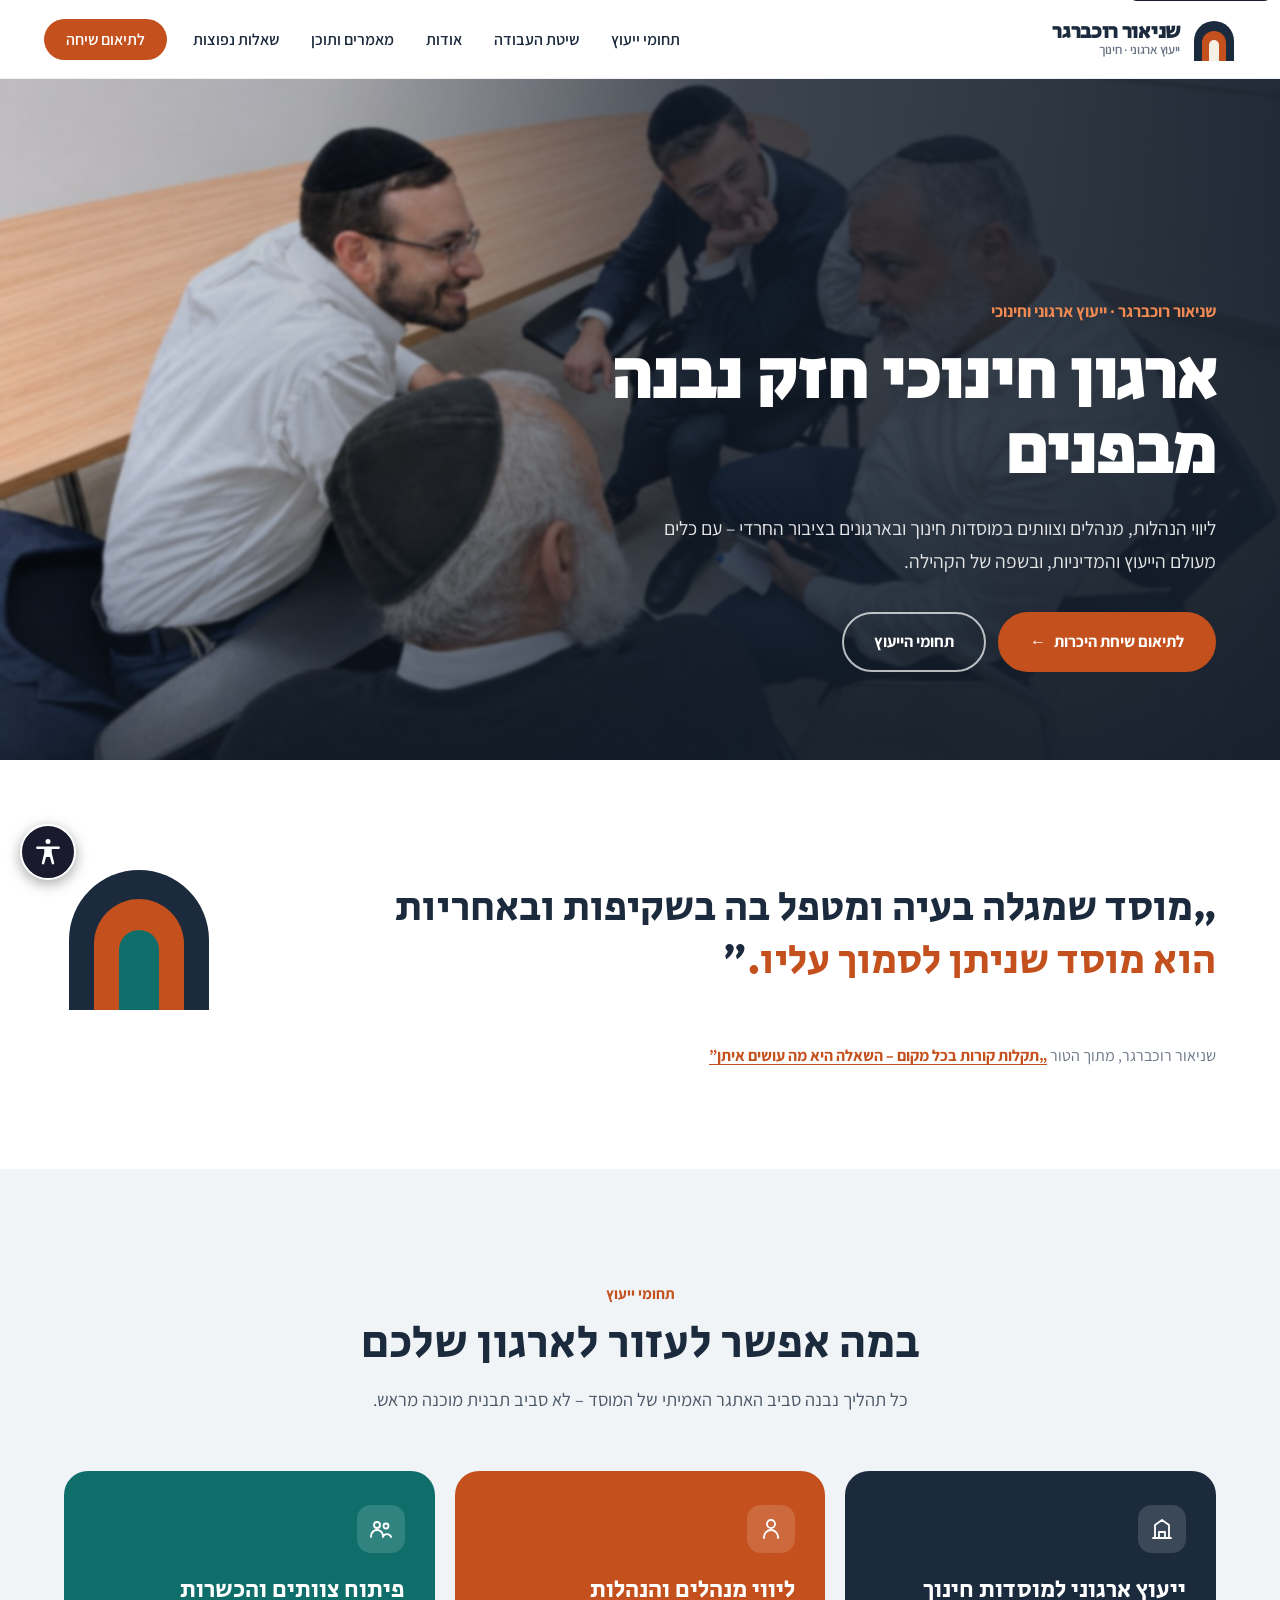
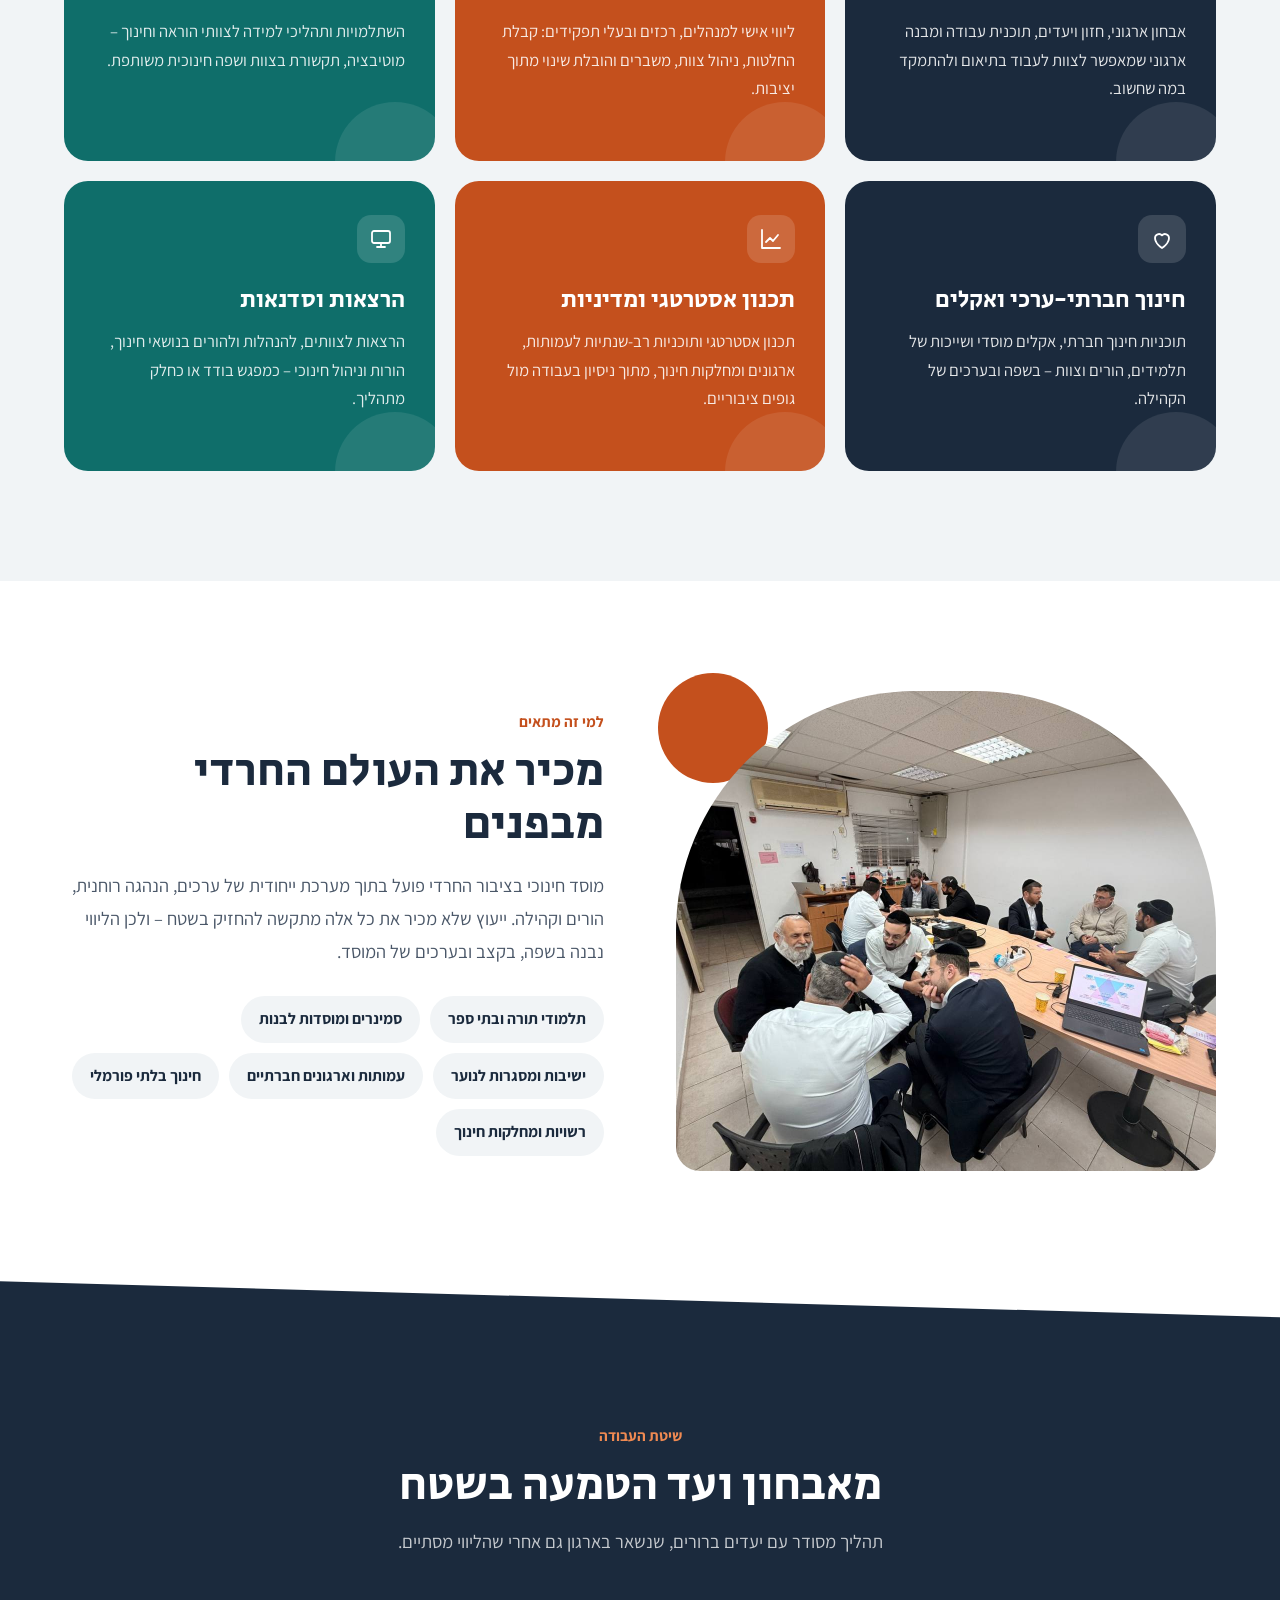
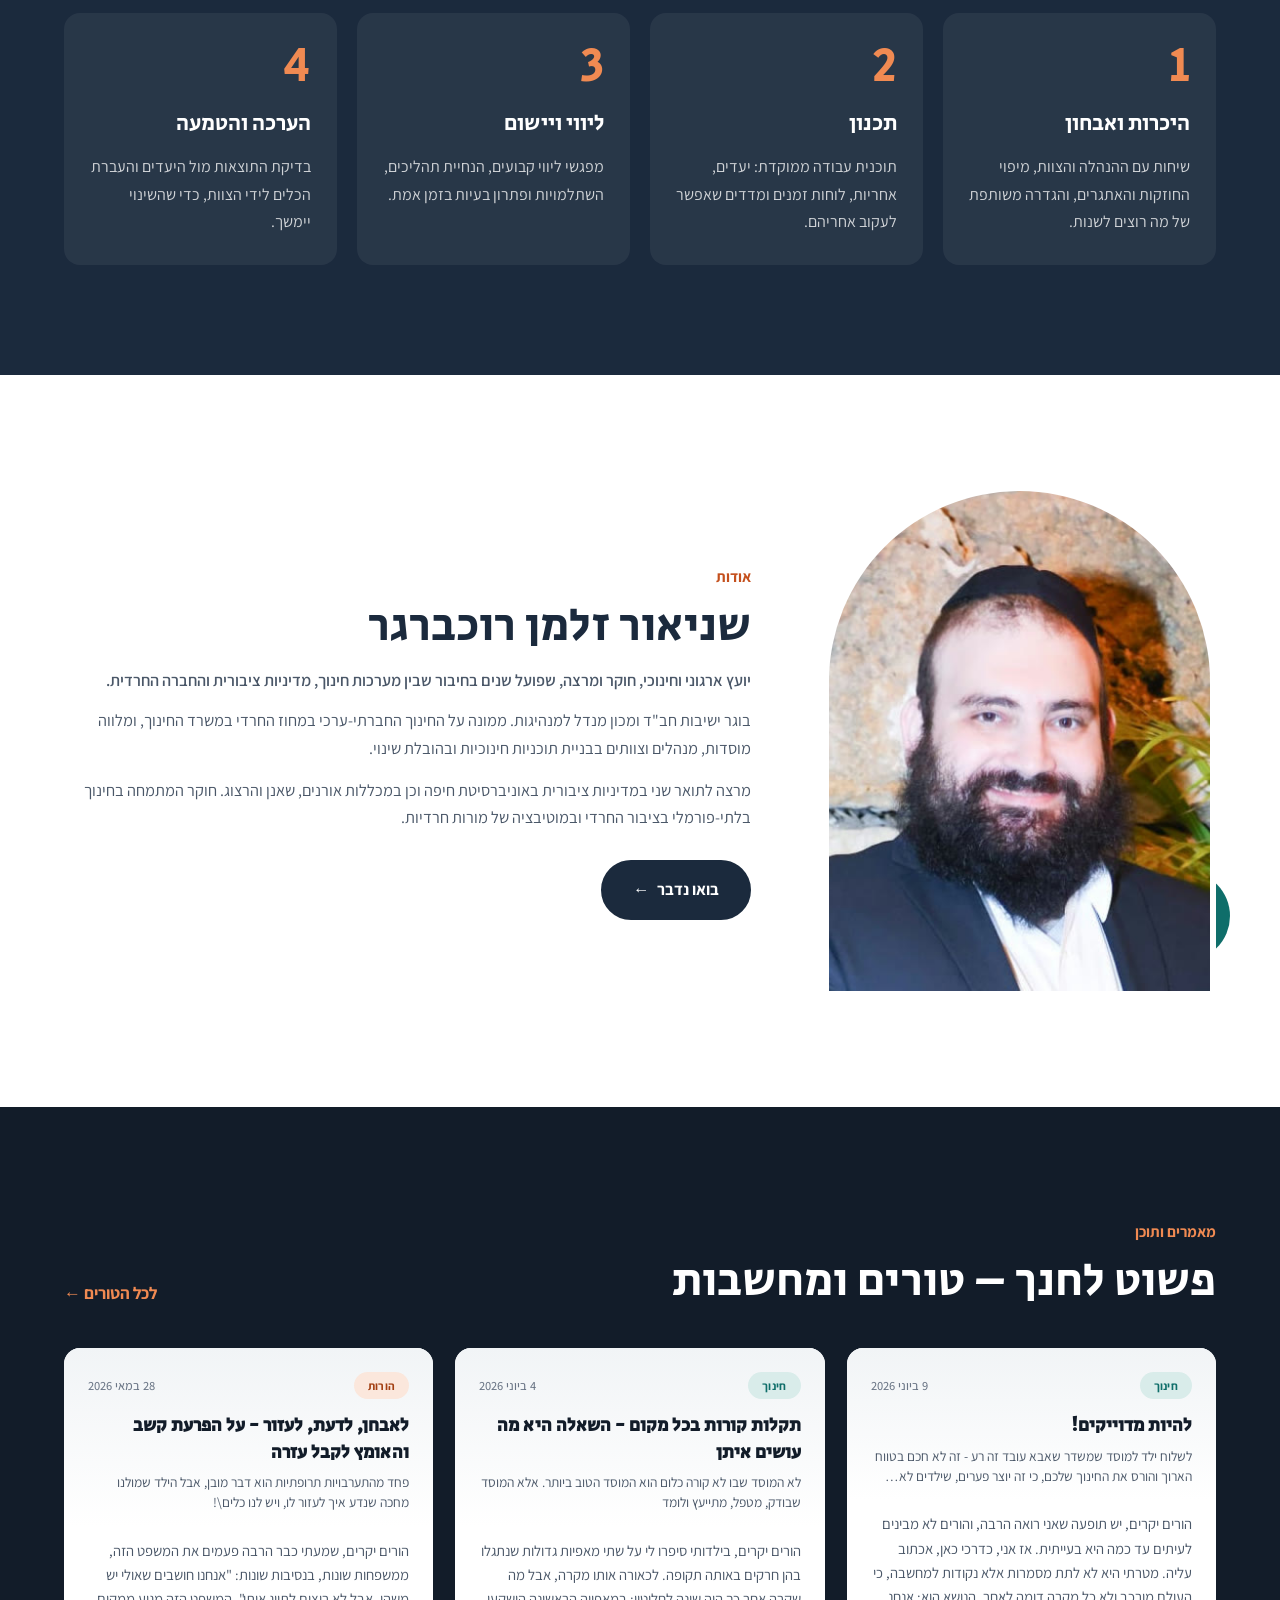
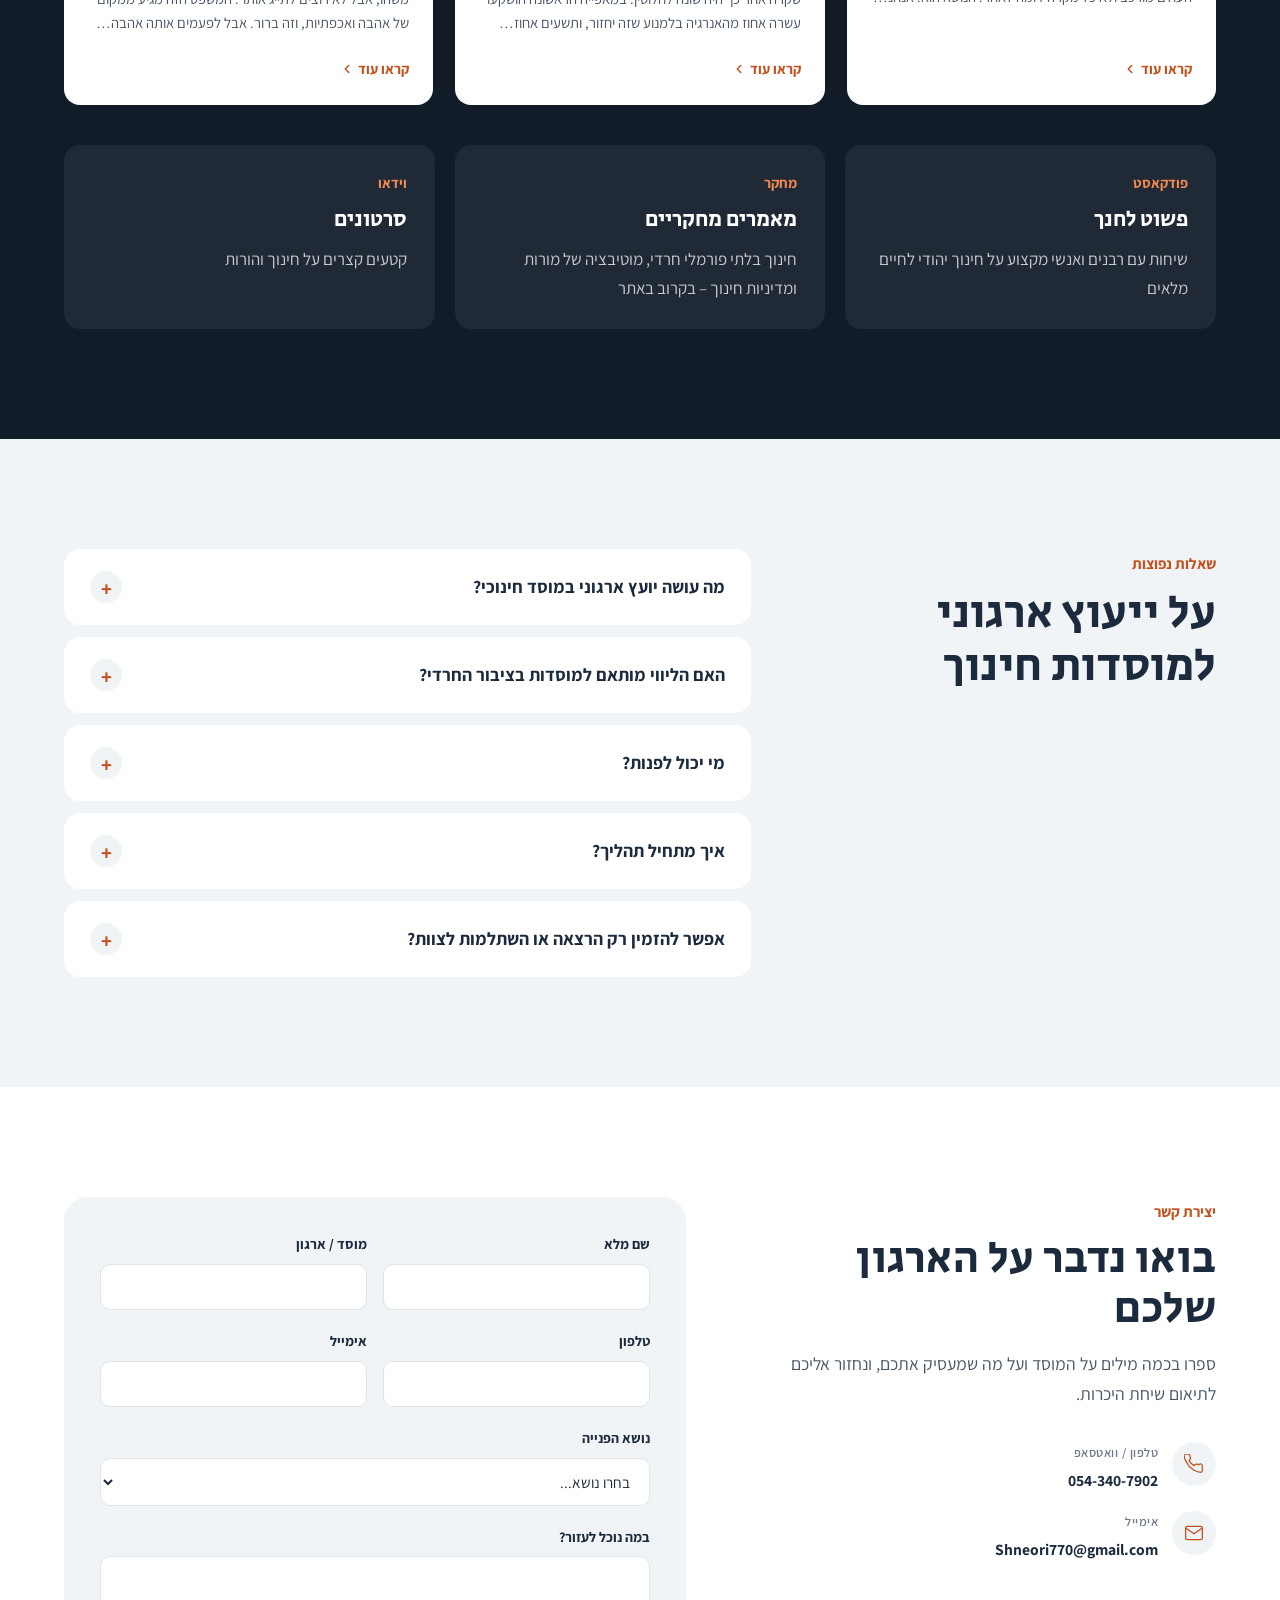
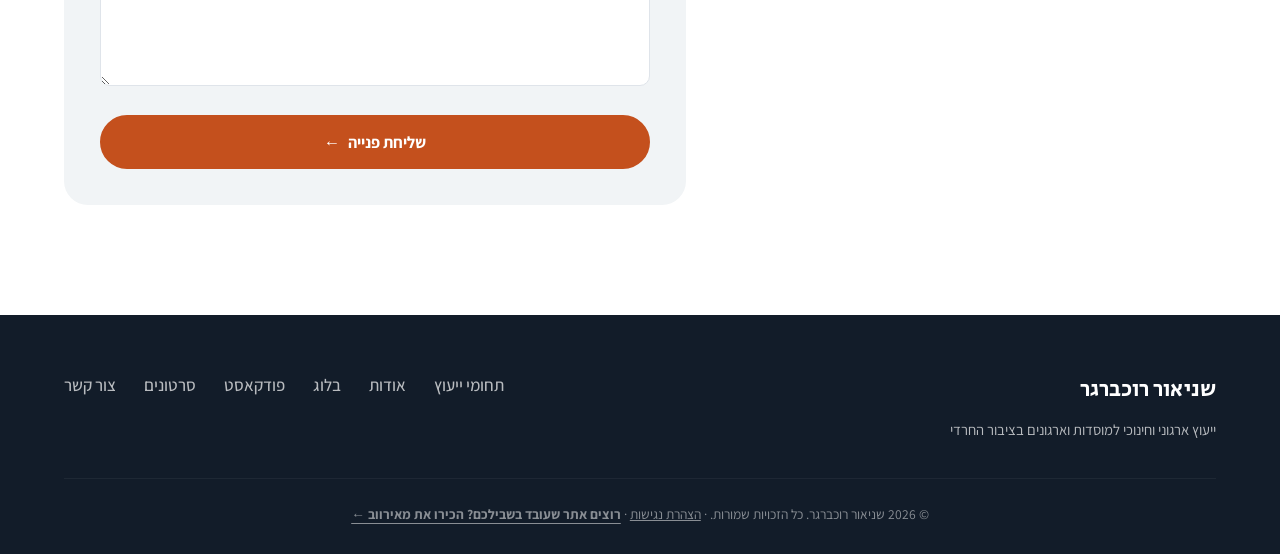
==== commit 0c1f1893: "Publish refreshed homepage imagery and site icon" ====
--- a/index.html
+++ b/index.html
@@ -14,14 +14,14 @@
     <meta property="og:type" content="website">
     <meta property="og:locale" content="he_IL">
     <meta property="og:url" content="https://lehanech.co.il/">
-    <meta property="og:image" content="https://lehanech.co.il/images/social/photo_18_2026-05-01_15-30-47.jpg">
+    <meta property="og:image" content="https://lehanech.co.il/images/hero-meeting-soft.jpg">
     <meta name="twitter:card" content="summary_large_image">
     <meta name="twitter:title" content="שניאור רוכברגר | יועץ ארגוני חינוכי בציבור החרדי">
     <link rel="preconnect" href="https://fonts.googleapis.com">
     <link rel="preconnect" href="https://fonts.gstatic.com" crossorigin>
     <link href="https://fonts.googleapis.com/css2?family=Assistant:wght@400;600;700;800&family=Secular+One&display=swap" rel="stylesheet">
-    <link rel="stylesheet" href="style.css?v=20261118c">
-    <link rel="icon" type="image/png" href="favicon.png">
+    <link rel="stylesheet" href="style.css?v=20261118d">
+    <link rel="icon" type="image/svg+xml" href="favicon-arches.svg">
     <link rel="stylesheet" href="a11y.css?v=1">
     <script src="a11y-widget.js?v=1" defer></script>
 </head>
@@ -53,7 +53,7 @@
     <!-- Hero -->
     <section id="home" class="hero">
         <div class="hero-media" aria-hidden="true">
-            <img src="images/social/photo_18_2026-05-01_15-30-47.jpg" alt="" width="1280" height="960" fetchpriority="high">
+            <img src="images/hero-meeting-soft.jpg" alt="" width="1448" height="1086" fetchpriority="high">
         </div>
         <div class="container hero-inner">
             <div class="hero-copy">
@@ -68,19 +68,16 @@
         </div>
     </section>
 
-    <!-- Statement + proof -->
-    <section class="statement-section" aria-label="במספרים">
+    <!-- Statement -->
+    <section class="statement-section" aria-label="מתוך הטורים">
         <div class="container">
-            <div class="statement">
-                <p>כשההנהלה ברורה, הצוות מחובר והקהילה מרגישה שייכת – <em>המוסד פנוי לעשות את מה שהוא קיים בשבילו: לחנך.</em></p>
+            <figure class="statement">
+                <blockquote>
+                    <p>„מוסד שמגלה בעיה ומטפל בה בשקיפות ובאחריות <em>הוא מוסד שניתן לסמוך עליו.</em>”</p>
+                </blockquote>
                 <svg class="arches" viewBox="0 0 150 150" aria-hidden="true"><path d="M5 150V80a70 70 0 0 1 140 0v70z" fill="#1b2a3d"/><path d="M30 150V84a45 45 0 0 1 90 0v66z" fill="#c4501d"/><path d="M55 150V90a20 20 0 0 1 40 0v60z" fill="#0f6e6a"/></svg>
-            </div>
-            <div class="proof">
-                <div class="proof-item"><strong>7,000+</strong><span>משתתפים בקורסים ובהכשרות בעשור האחרון</span></div>
-                <div class="proof-item"><strong id="blogCount">90+</strong><span>טורים על חינוך, הורות והנהגה</span></div>
-                <div class="proof-item"><strong>4</strong><span>מוסדות אקדמיים שבהם הוא מרצה</span></div>
-                <div class="proof-item"><strong>מנדל</strong><span>בוגר מכון מנדל למנהיגות</span></div>
-            </div>
+                <figcaption>שניאור רוכברגר, מתוך הטור <button type="button" class="statement-source" onclick="openBlogModal(98)">„תקלות קורות בכל מקום – השאלה היא מה עושים איתן”</button></figcaption>
+            </figure>
         </div>
     </section>
 
@@ -182,30 +179,6 @@
             </div>
         </div>
 
-        <div class="container field">
-            <div class="field-head">
-                <h3>מהשטח</h3>
-                <button class="btn-text" id="galleryToggle" type="button" onclick="toggleGallery()">לכל התמונות</button>
-            </div>
-            <div class="gallery-grid" id="galleryGrid">
-                <div class="gallery-item"><img src="images/social/photo_32_2026-05-01_15-30-47.jpg" alt="הרצאה בפני קהל" loading="lazy"></div>
-                <div class="gallery-item"><img src="images/social/2.jpg" alt="שיחה בקבוצה קטנה" loading="lazy"></div>
-                <div class="gallery-item"><img src="images/social/photo_14_2026-05-01_15-30-47.jpg" alt="עבודה משותפת סביב שולחן" loading="lazy"></div>
-                <div class="gallery-item"><img src="images/social/photo_8_2026-05-01_15-30-47.jpg" alt="מפגש קבוצתי" loading="lazy"></div>
-                <div class="gallery-item gallery-hidden"><img src="images/social/4.jpg" alt="פעילות חינוכית בשטח" loading="lazy"></div>
-                <div class="gallery-item gallery-hidden"><img src="images/social/6.jpg" alt="פעילות חינוכית בשטח" loading="lazy"></div>
-                <div class="gallery-item gallery-hidden"><img src="images/social/photo_9_2026-05-01_15-30-47.jpg" alt="פעילות חינוכית בשטח" loading="lazy"></div>
-                <div class="gallery-item gallery-hidden"><img src="images/social/photo_13_2026-05-01_15-30-47.jpg" alt="פעילות חינוכית בשטח" loading="lazy"></div>
-                <div class="gallery-item gallery-hidden"><img src="images/social/photo_20_2026-05-01_15-30-47.jpg" alt="פעילות חינוכית בשטח" loading="lazy"></div>
-                <div class="gallery-item gallery-hidden"><img src="images/social/photo_25_2026-05-01_15-30-47.jpg" alt="פעילות חינוכית בשטח" loading="lazy"></div>
-                <div class="gallery-item gallery-hidden"><img src="images/social/photo_27_2026-05-01_15-30-47.jpg" alt="פעילות חינוכית בשטח" loading="lazy"></div>
-                <div class="gallery-item gallery-hidden"><img src="images/social/photo_28_2026-05-01_15-30-47.jpg" alt="פעילות חינוכית בשטח" loading="lazy"></div>
-                <div class="gallery-item gallery-hidden"><img src="images/social/photo_30_2026-05-01_15-30-47.jpg" alt="פעילות חינוכית בשטח" loading="lazy"></div>
-                <div class="gallery-item gallery-hidden"><img src="images/social/photo_34_2026-05-01_15-30-47.jpg" alt="פעילות חינוכית בשטח" loading="lazy"></div>
-                <div class="gallery-item gallery-hidden"><img src="images/social/photo_37_2026-05-01_15-30-47.jpg" alt="פעילות חינוכית בשטח" loading="lazy"></div>
-                <div class="gallery-item gallery-hidden"><img src="images/social/photo_15_2026-05-01_15-30-47.jpg" alt="פעילות חינוכית בשטח" loading="lazy"></div>
-            </div>
-        </div>
     </section>
 
     <!-- Knowledge -->
--- a/style.css
+++ b/style.css
@@ -1298,6 +1298,7 @@
 }
 @media (max-width: 680px) {
     .home .hero { min-height: 640px; }
+    .hero-media img { object-position: 60% center; }
     .hero-media::after { background: linear-gradient(0deg, rgba(18,28,41,0.95) 0%, rgba(18,28,41,0.82) 55%, rgba(18,28,41,0.35) 100%); }
     .hero-inner { padding-top: 140px; padding-bottom: 56px; }
     .home .hero-buttons .btn { flex: 1 1 100%; }
@@ -1315,3 +1316,9 @@
 .about-image { position: relative; top: auto; }
 .clients-photo img { aspect-ratio: auto; height: 480px; border-radius: 240px 240px var(--radius-lg) var(--radius-lg); }
 @media (max-width: 680px) { .clients-photo img { height: 340px; border-radius: 170px 170px var(--radius-lg) var(--radius-lg); } }
+.statement { margin: 0; }
+.statement blockquote { margin: 0; }
+.statement figcaption { grid-column: 1 / -1; color: var(--text-muted); font-size: 1rem; margin-top: -24px; }
+.statement-source { background: none; border: 0; padding: 0; font: inherit; color: var(--accent); font-weight: 700; cursor: pointer; text-decoration: underline; text-underline-offset: 3px; }
+.statement-source:hover { color: var(--accent-dark); }
+.statement-section { padding: 100px 0; }
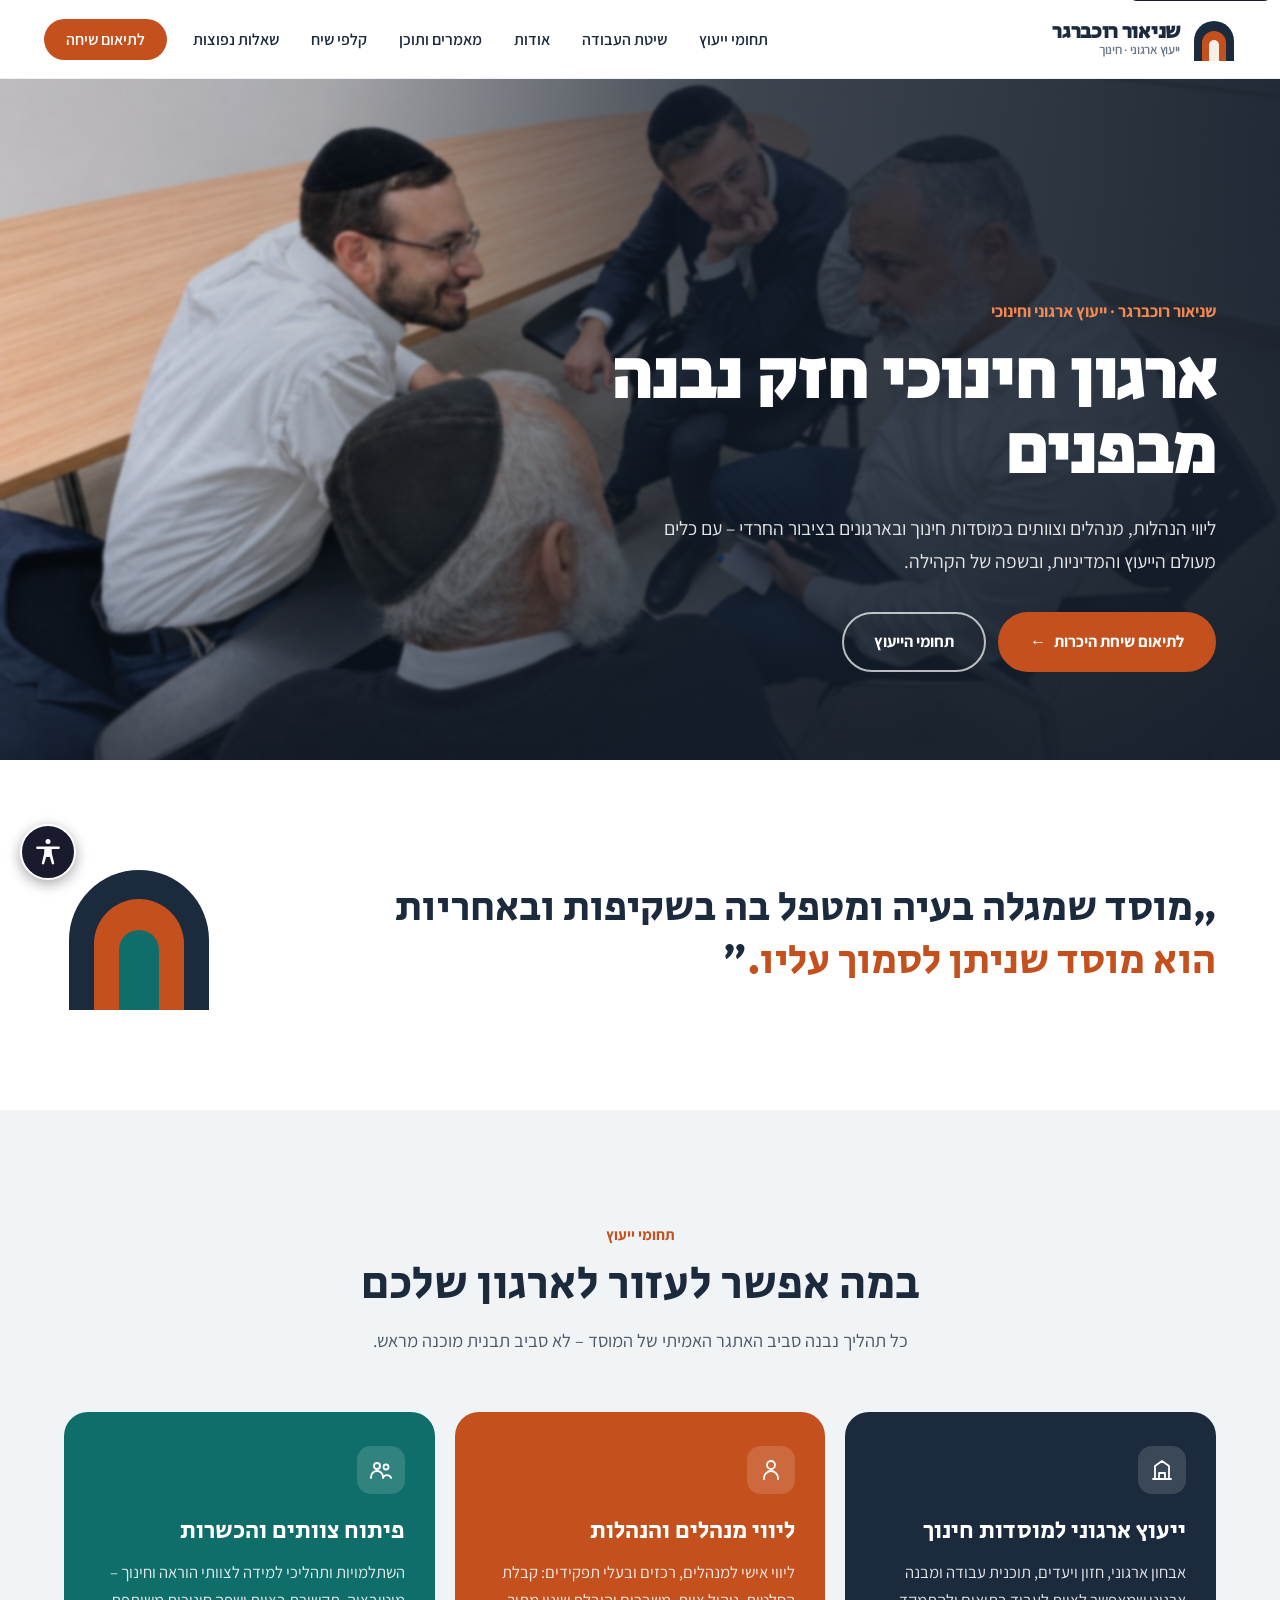
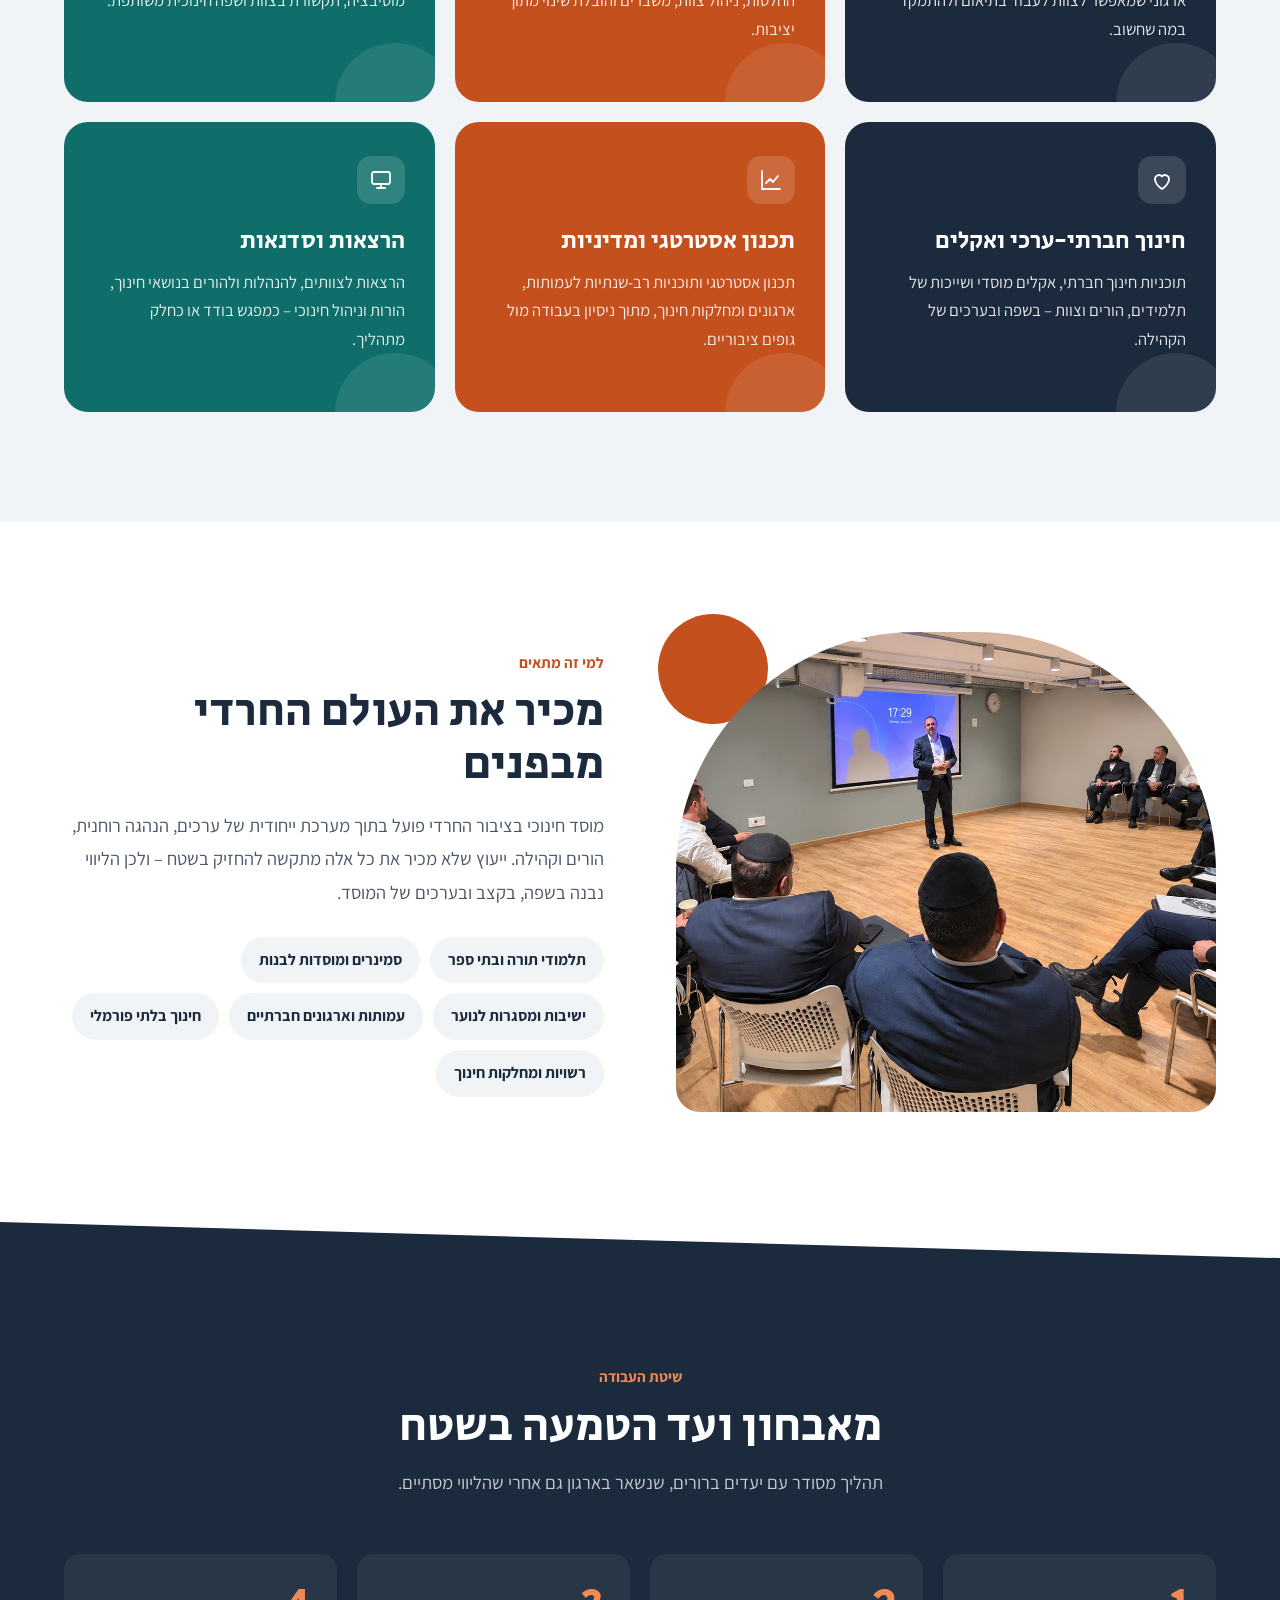
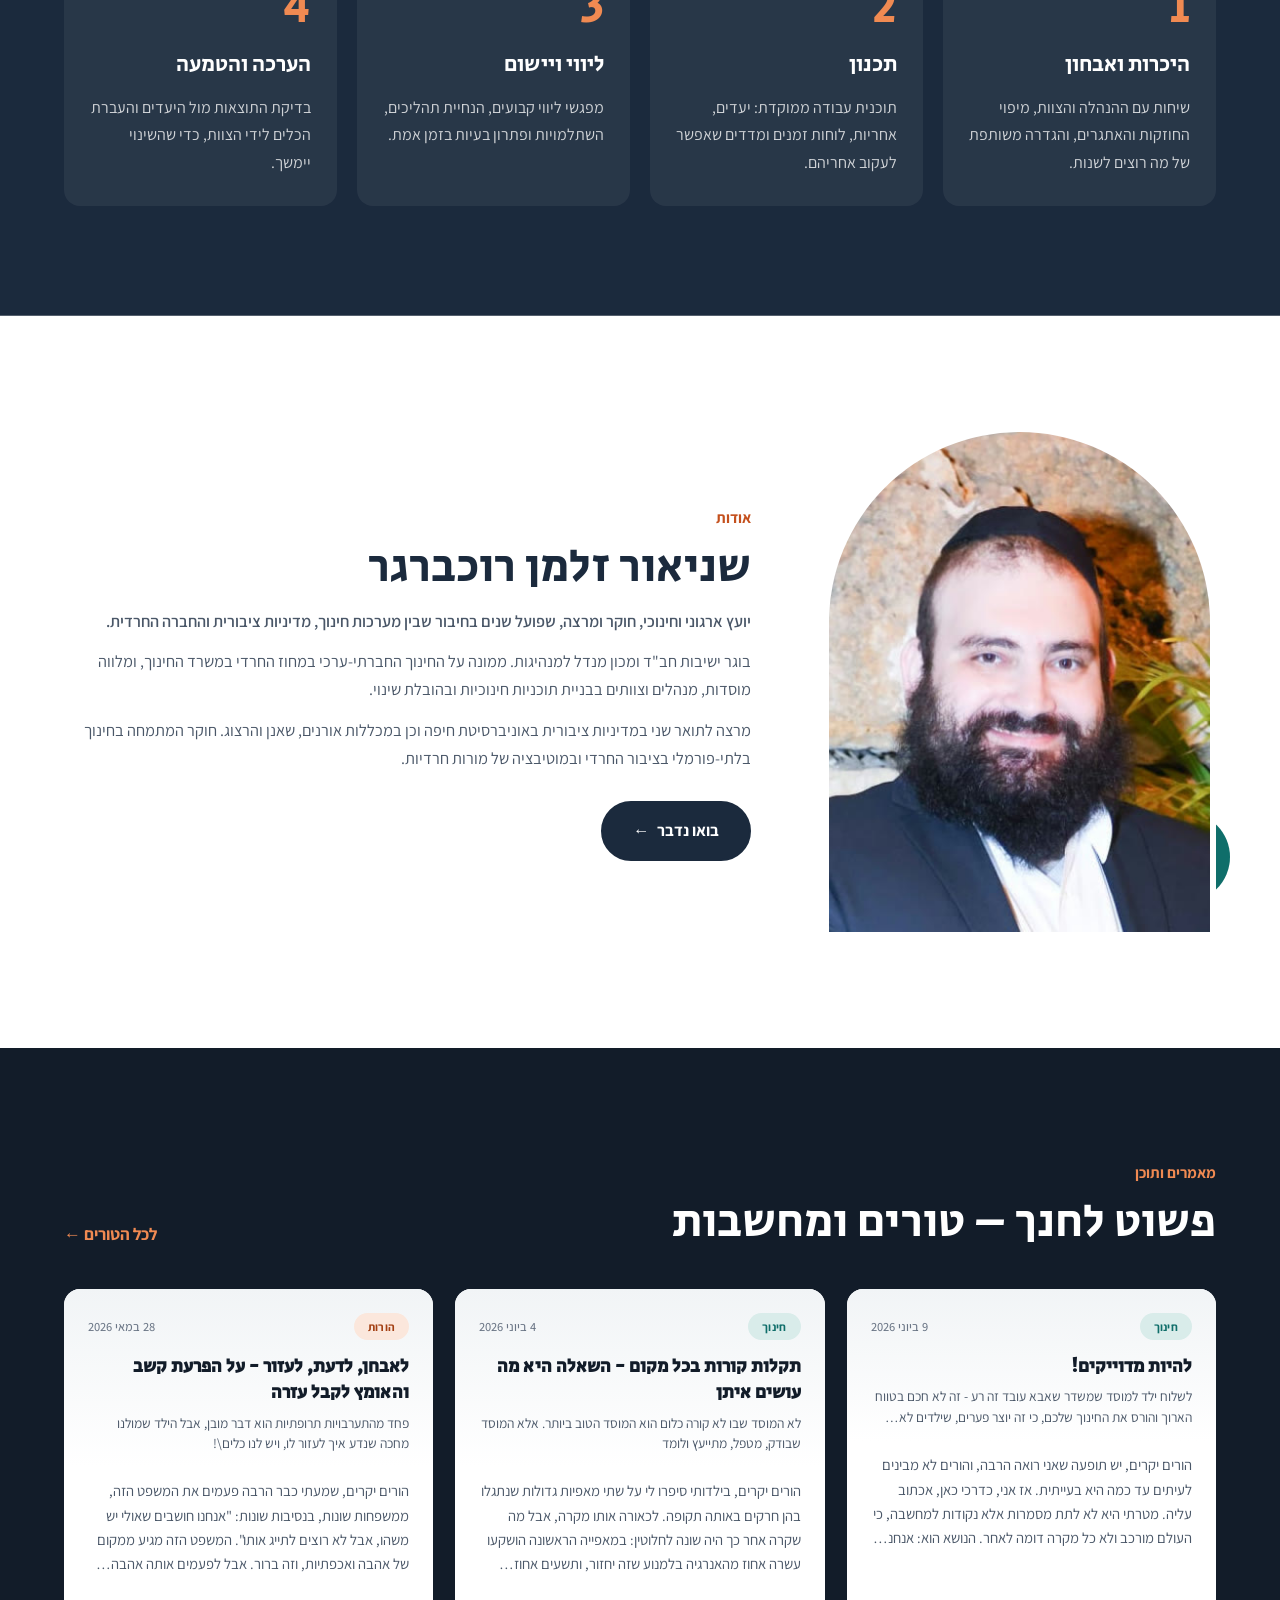
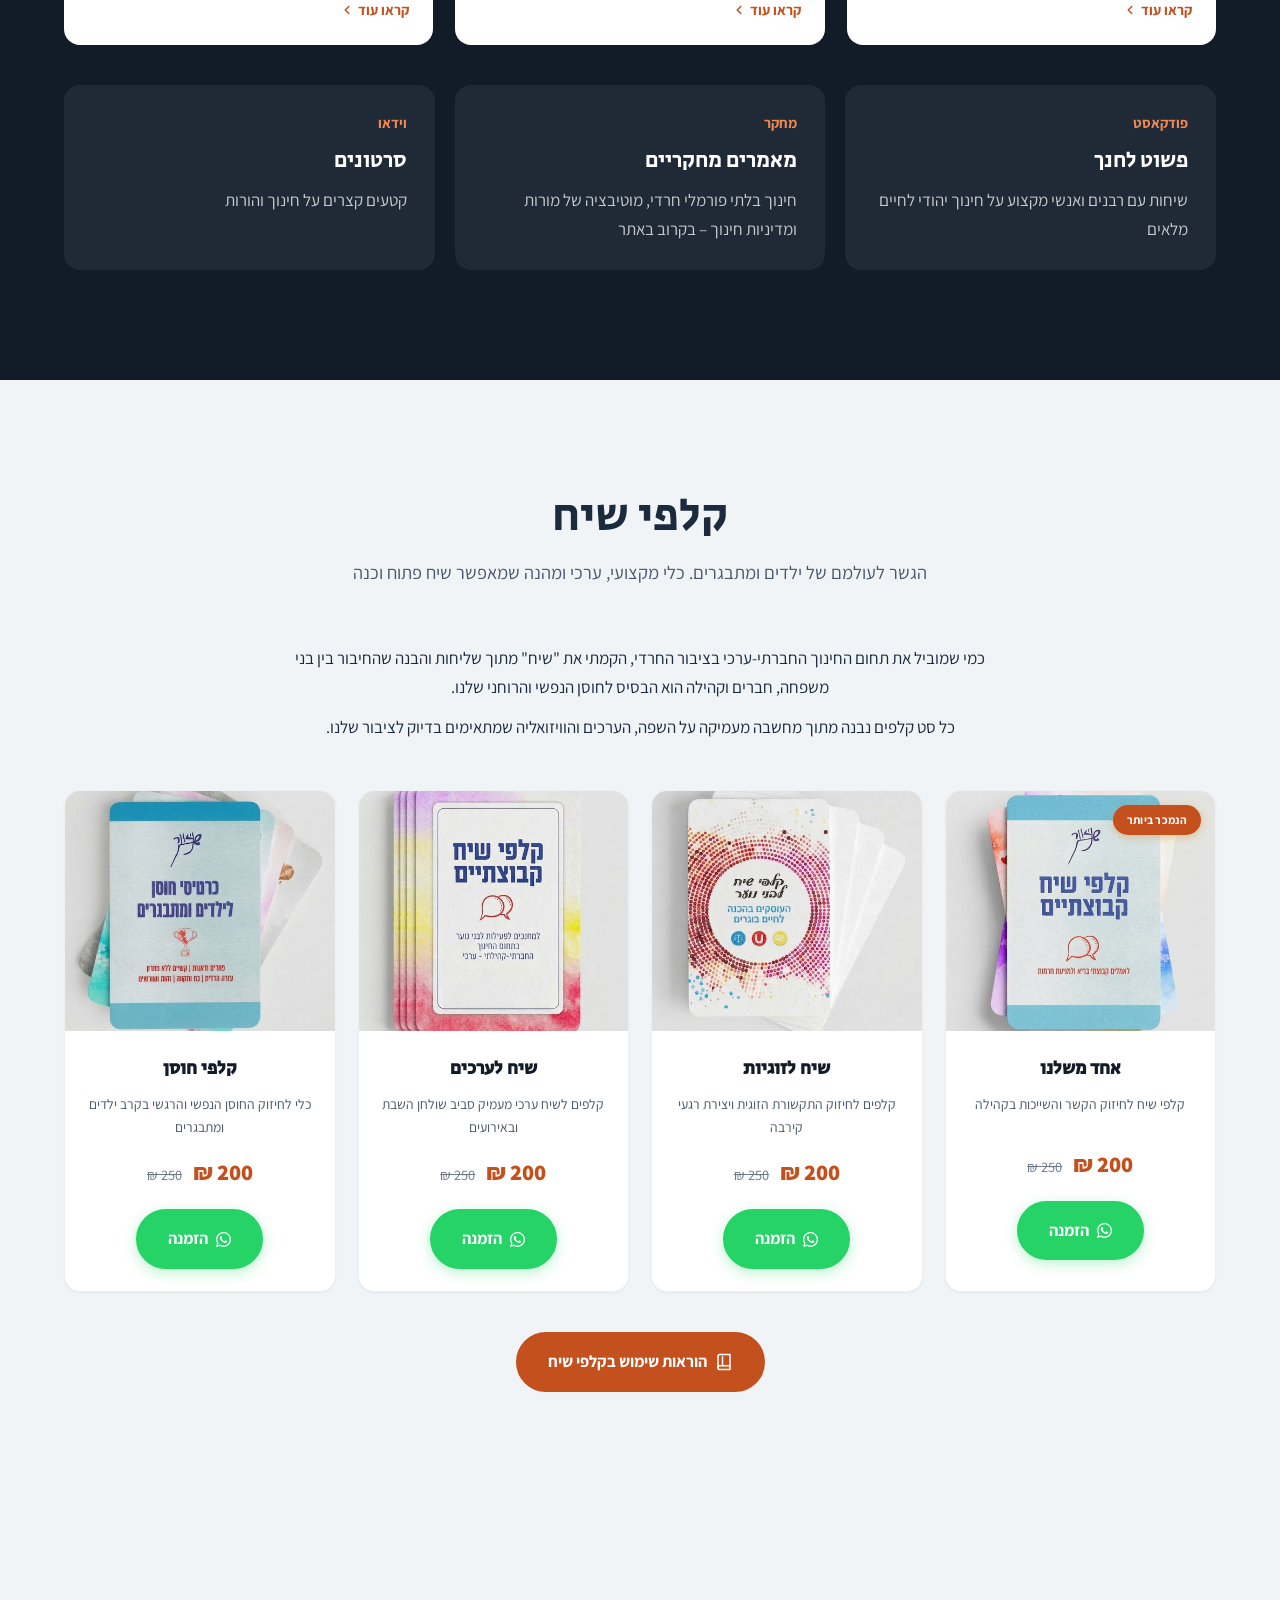
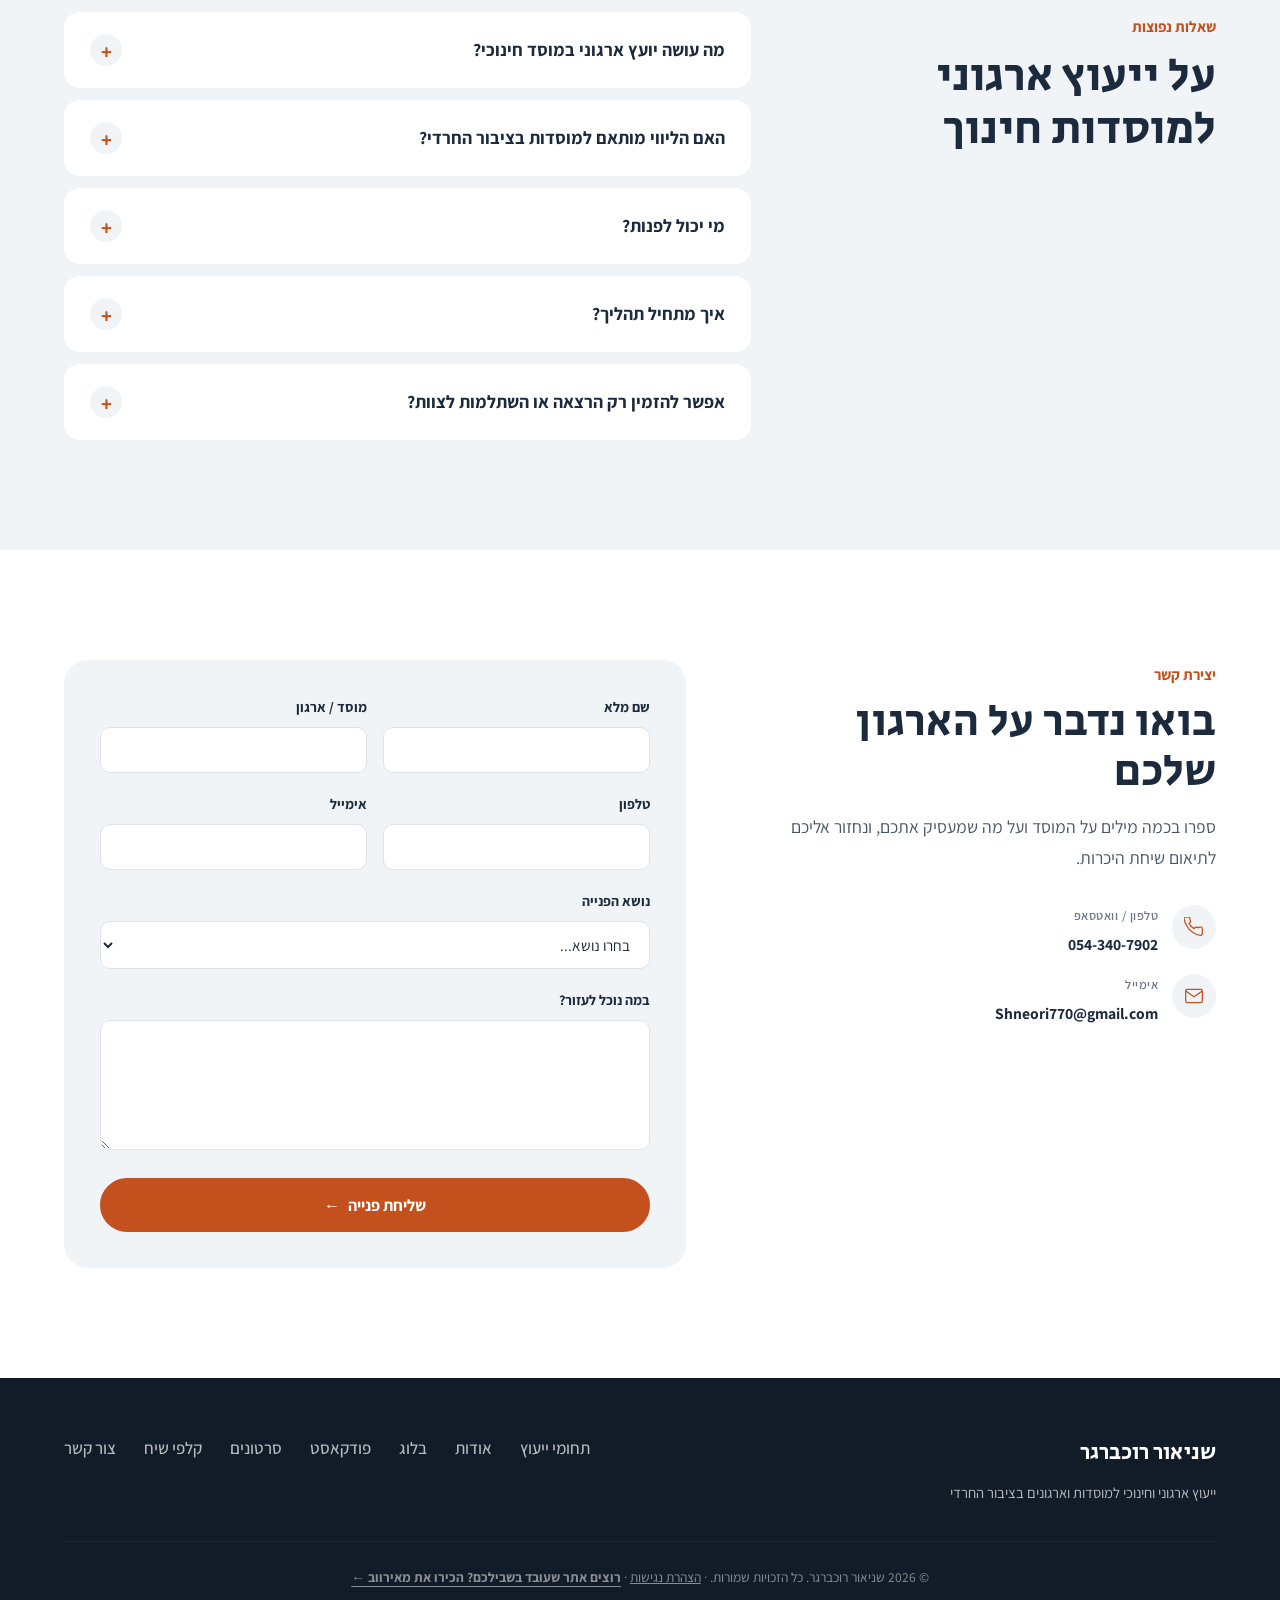
==== commit 4161fd3b: "Restore conversation cards and update homepage lecture photo" ====
--- a/index.html
+++ b/index.html
@@ -42,6 +42,7 @@
                 <li><a href="#approach">שיטת העבודה</a></li>
                 <li><a href="#about">אודות</a></li>
                 <li><a href="#knowledge">מאמרים ותוכן</a></li>
+                <li><a href="#shop">קלפי שיח</a></li>
                 <li><a href="#faq">שאלות נפוצות</a></li>
                 <li class="nav-cta-item"><a href="#contact" class="nav-cta">לתיאום שיחה</a></li>
             </ul>
@@ -69,14 +70,13 @@
     </section>
 
     <!-- Statement -->
-    <section class="statement-section" aria-label="מתוך הטורים">
+    <section class="statement-section" aria-label="ציטוט">
         <div class="container">
             <figure class="statement">
                 <blockquote>
                     <p>„מוסד שמגלה בעיה ומטפל בה בשקיפות ובאחריות <em>הוא מוסד שניתן לסמוך עליו.</em>”</p>
                 </blockquote>
                 <svg class="arches" viewBox="0 0 150 150" aria-hidden="true"><path d="M5 150V80a70 70 0 0 1 140 0v70z" fill="#1b2a3d"/><path d="M30 150V84a45 45 0 0 1 90 0v66z" fill="#c4501d"/><path d="M55 150V90a20 20 0 0 1 40 0v60z" fill="#0f6e6a"/></svg>
-                <figcaption>שניאור רוכברגר, מתוך הטור <button type="button" class="statement-source" onclick="openBlogModal(98)">„תקלות קורות בכל מקום – השאלה היא מה עושים איתן”</button></figcaption>
             </figure>
         </div>
     </section>
@@ -128,7 +128,7 @@
     <section id="clients" class="section clients-section">
         <div class="container clients-grid">
             <div class="clients-photo">
-                <img src="images/social/photo_23_2026-05-01_15-30-47.jpg" alt="צוות חינוכי בסדנת עבודה סביב שולחן" width="1280" height="960" loading="lazy">
+                <img src="images/clients-lecture.jpg" alt="מרצה מול קבוצת משתתפים באולם" width="1672" height="941" loading="lazy">
             </div>
             <div>
                 <span class="kicker">למי זה מתאים</span>
@@ -207,6 +207,101 @@
                     <span class="resource-kind">וידאו</span>
                     <strong>סרטונים</strong>
                     <span>קטעים קצרים על חינוך והורות</span>
+                </a>
+            </div>
+        </div>
+    </section>
+
+    <!-- Conversation cards -->
+    <section id="shop" class="section shop-section">
+        <div class="container">
+            <h2 class="section-title">קלפי שיח</h2>
+            <p class="section-subtitle">הגשר לעולמם של ילדים ומתבגרים. כלי מקצועי, ערכי ומהנה שמאפשר שיח פתוח וכנה</p>
+
+            <div class="shop-intro">
+                <p>כמי שמוביל את תחום החינוך החברתי-ערכי בציבור החרדי, הקמתי את "שיח" מתוך שליחות והבנה שהחיבור בין בני משפחה, חברים וקהילה הוא הבסיס לחוסן הנפשי והרוחני שלנו.</p>
+                <p>כל סט קלפים נבנה מתוך מחשבה מעמיקה על השפה, הערכים והוויזואליה שמתאימים בדיוק לציבור שלנו.</p>
+            </div>
+
+            <div class="products-grid">
+                <div class="product-card">
+                    <div class="product-badge bestseller">הנמכר ביותר</div>
+                    <div class="product-image">
+                        <img src="images/echad-mishelanu.jpg" alt="אחד משלנו" loading="lazy">
+                    </div>
+                    <div class="product-info">
+                        <h3>אחד משלנו</h3>
+                        <p>קלפי שיח לחיזוק הקשר והשייכות בקהילה</p>
+                        <div class="product-price">
+                            <span class="price-sale">200 &#8362;</span>
+                            <span class="price-original">250 &#8362;</span>
+                        </div>
+                        <a href="https://wa.me/972543407902?text=%D7%90%D7%A9%D7%9E%D7%97%20%D7%9C%D7%91%D7%A8%D7%A8%20%D7%9C%D7%92%D7%91%D7%99%20%D7%94%D7%A7%D7%9C%D7%A4%D7%99%D7%9D%20%D7%9E%D7%A1%D7%95%D7%92%20%D7%90%D7%97%D7%93%20%D7%9E%D7%A9%D7%9C%D7%A0%D7%95%2C%20%D7%AA%D7%95%D7%93%D7%94!" target="_blank" rel="noopener" class="btn btn-primary btn-small btn-whatsapp">
+                            <svg width="15" height="15" viewBox="0 0 24 24" fill="currentColor"><path d="M17.472 14.382c-.297-.149-1.758-.867-2.03-.967-.273-.099-.471-.148-.67.15-.197.297-.767.966-.94 1.164-.173.199-.347.223-.644.075-.297-.15-1.255-.463-2.39-1.475-.883-.788-1.48-1.761-1.653-2.059-.173-.297-.018-.458.13-.606.134-.133.298-.347.446-.52.149-.174.198-.298.298-.497.099-.198.05-.371-.025-.52-.075-.149-.669-1.612-.916-2.207-.242-.579-.487-.5-.669-.51-.173-.008-.371-.01-.57-.01-.198 0-.52.074-.792.372-.272.297-1.04 1.016-1.04 2.479 0 1.462 1.065 2.875 1.213 3.074.149.198 2.096 3.2 5.077 4.487.709.306 1.262.489 1.694.625.712.227 1.36.195 1.871.118.571-.085 1.758-.719 2.006-1.413.248-.694.248-1.289.173-1.413-.074-.124-.272-.198-.57-.347m-5.421 7.403h-.004a9.87 9.87 0 01-5.031-1.378l-.361-.214-3.741.982.998-3.648-.235-.374a9.86 9.86 0 01-1.51-5.26c.001-5.45 4.436-9.884 9.888-9.884 2.64 0 5.122 1.03 6.988 2.898a9.825 9.825 0 012.893 6.994c-.003 5.45-4.437 9.884-9.885 9.884m8.413-18.297A11.815 11.815 0 0012.05 0C5.495 0 .16 5.335.157 11.892c0 2.096.547 4.142 1.588 5.945L.057 24l6.305-1.654a11.882 11.882 0 005.683 1.448h.005c6.554 0 11.89-5.335 11.893-11.893a11.821 11.821 0 00-3.48-8.413z"/></svg>
+                            הזמנה
+                        </a>
+                    </div>
+                </div>
+
+                <div class="product-card">
+                    <div class="product-image">
+                        <img src="images/siah-zugiot.jpg" alt="שיח לזוגיות" loading="lazy">
+                    </div>
+                    <div class="product-info">
+                        <h3>שיח לזוגיות</h3>
+                        <p>קלפים לחיזוק התקשורת הזוגית ויצירת רגעי קירבה</p>
+                        <div class="product-price">
+                            <span class="price-sale">200 &#8362;</span>
+                            <span class="price-original">250 &#8362;</span>
+                        </div>
+                        <a href="https://wa.me/972543407902?text=%D7%90%D7%A9%D7%9E%D7%97%20%D7%9C%D7%91%D7%A8%D7%A8%20%D7%9C%D7%92%D7%91%D7%99%20%D7%94%D7%A7%D7%9C%D7%A4%D7%99%D7%9D%20%D7%9E%D7%A1%D7%95%D7%92%20%D7%A9%D7%99%D7%97%20%D7%9C%D7%96%D7%95%D7%92%D7%99%D7%95%D7%AA%2C%20%D7%AA%D7%95%D7%93%D7%94!" target="_blank" rel="noopener" class="btn btn-primary btn-small btn-whatsapp">
+                            <svg width="15" height="15" viewBox="0 0 24 24" fill="currentColor"><path d="M17.472 14.382c-.297-.149-1.758-.867-2.03-.967-.273-.099-.471-.148-.67.15-.197.297-.767.966-.94 1.164-.173.199-.347.223-.644.075-.297-.15-1.255-.463-2.39-1.475-.883-.788-1.48-1.761-1.653-2.059-.173-.297-.018-.458.13-.606.134-.133.298-.347.446-.52.149-.174.198-.298.298-.497.099-.198.05-.371-.025-.52-.075-.149-.669-1.612-.916-2.207-.242-.579-.487-.5-.669-.51-.173-.008-.371-.01-.57-.01-.198 0-.52.074-.792.372-.272.297-1.04 1.016-1.04 2.479 0 1.462 1.065 2.875 1.213 3.074.149.198 2.096 3.2 5.077 4.487.709.306 1.262.489 1.694.625.712.227 1.36.195 1.871.118.571-.085 1.758-.719 2.006-1.413.248-.694.248-1.289.173-1.413-.074-.124-.272-.198-.57-.347m-5.421 7.403h-.004a9.87 9.87 0 01-5.031-1.378l-.361-.214-3.741.982.998-3.648-.235-.374a9.86 9.86 0 01-1.51-5.26c.001-5.45 4.436-9.884 9.888-9.884 2.64 0 5.122 1.03 6.988 2.898a9.825 9.825 0 012.893 6.994c-.003 5.45-4.437 9.884-9.885 9.884m8.413-18.297A11.815 11.815 0 0012.05 0C5.495 0 .16 5.335.157 11.892c0 2.096.547 4.142 1.588 5.945L.057 24l6.305-1.654a11.882 11.882 0 005.683 1.448h.005c6.554 0 11.89-5.335 11.893-11.893a11.821 11.821 0 00-3.48-8.413z"/></svg>
+                            הזמנה
+                        </a>
+                    </div>
+                </div>
+
+                <div class="product-card">
+                    <div class="product-image">
+                        <img src="images/siah-arachim.jpg" alt="שיח לערכים" loading="lazy">
+                    </div>
+                    <div class="product-info">
+                        <h3>שיח לערכים</h3>
+                        <p>קלפים לשיח ערכי מעמיק סביב שולחן השבת ובאירועים</p>
+                        <div class="product-price">
+                            <span class="price-sale">200 &#8362;</span>
+                            <span class="price-original">250 &#8362;</span>
+                        </div>
+                        <a href="https://wa.me/972543407902?text=%D7%90%D7%A9%D7%9E%D7%97%20%D7%9C%D7%91%D7%A8%D7%A8%20%D7%9C%D7%92%D7%91%D7%99%20%D7%94%D7%A7%D7%9C%D7%A4%D7%99%D7%9D%20%D7%9E%D7%A1%D7%95%D7%92%20%D7%A9%D7%99%D7%97%20%D7%9C%D7%A2%D7%A8%D7%9B%D7%99%D7%9D%2C%20%D7%AA%D7%95%D7%93%D7%94!" target="_blank" rel="noopener" class="btn btn-primary btn-small btn-whatsapp">
+                            <svg width="15" height="15" viewBox="0 0 24 24" fill="currentColor"><path d="M17.472 14.382c-.297-.149-1.758-.867-2.03-.967-.273-.099-.471-.148-.67.15-.197.297-.767.966-.94 1.164-.173.199-.347.223-.644.075-.297-.15-1.255-.463-2.39-1.475-.883-.788-1.48-1.761-1.653-2.059-.173-.297-.018-.458.13-.606.134-.133.298-.347.446-.52.149-.174.198-.298.298-.497.099-.198.05-.371-.025-.52-.075-.149-.669-1.612-.916-2.207-.242-.579-.487-.5-.669-.51-.173-.008-.371-.01-.57-.01-.198 0-.52.074-.792.372-.272.297-1.04 1.016-1.04 2.479 0 1.462 1.065 2.875 1.213 3.074.149.198 2.096 3.2 5.077 4.487.709.306 1.262.489 1.694.625.712.227 1.36.195 1.871.118.571-.085 1.758-.719 2.006-1.413.248-.694.248-1.289.173-1.413-.074-.124-.272-.198-.57-.347m-5.421 7.403h-.004a9.87 9.87 0 01-5.031-1.378l-.361-.214-3.741.982.998-3.648-.235-.374a9.86 9.86 0 01-1.51-5.26c.001-5.45 4.436-9.884 9.888-9.884 2.64 0 5.122 1.03 6.988 2.898a9.825 9.825 0 012.893 6.994c-.003 5.45-4.437 9.884-9.885 9.884m8.413-18.297A11.815 11.815 0 0012.05 0C5.495 0 .16 5.335.157 11.892c0 2.096.547 4.142 1.588 5.945L.057 24l6.305-1.654a11.882 11.882 0 005.683 1.448h.005c6.554 0 11.89-5.335 11.893-11.893a11.821 11.821 0 00-3.48-8.413z"/></svg>
+                            הזמנה
+                        </a>
+                    </div>
+                </div>
+
+                <div class="product-card">
+                    <div class="product-image">
+                        <img src="images/klafei-chosen.jpg" alt="קלפי חוסן" loading="lazy">
+                    </div>
+                    <div class="product-info">
+                        <h3>קלפי חוסן</h3>
+                        <p>כלי לחיזוק החוסן הנפשי והרגשי בקרב ילדים ומתבגרים</p>
+                        <div class="product-price">
+                            <span class="price-sale">200 &#8362;</span>
+                            <span class="price-original">250 &#8362;</span>
+                        </div>
+                        <a href="https://wa.me/972543407902?text=%D7%90%D7%A9%D7%9E%D7%97%20%D7%9C%D7%91%D7%A8%D7%A8%20%D7%9C%D7%92%D7%91%D7%99%20%D7%94%D7%A7%D7%9C%D7%A4%D7%99%D7%9D%20%D7%9E%D7%A1%D7%95%D7%92%20%D7%A7%D7%9C%D7%A4%D7%99%20%D7%97%D7%95%D7%A1%D7%9F%2C%20%D7%AA%D7%95%D7%93%D7%94!" target="_blank" rel="noopener" class="btn btn-primary btn-small btn-whatsapp">
+                            <svg width="15" height="15" viewBox="0 0 24 24" fill="currentColor"><path d="M17.472 14.382c-.297-.149-1.758-.867-2.03-.967-.273-.099-.471-.148-.67.15-.197.297-.767.966-.94 1.164-.173.199-.347.223-.644.075-.297-.15-1.255-.463-2.39-1.475-.883-.788-1.48-1.761-1.653-2.059-.173-.297-.018-.458.13-.606.134-.133.298-.347.446-.52.149-.174.198-.298.298-.497.099-.198.05-.371-.025-.52-.075-.149-.669-1.612-.916-2.207-.242-.579-.487-.5-.669-.51-.173-.008-.371-.01-.57-.01-.198 0-.52.074-.792.372-.272.297-1.04 1.016-1.04 2.479 0 1.462 1.065 2.875 1.213 3.074.149.198 2.096 3.2 5.077 4.487.709.306 1.262.489 1.694.625.712.227 1.36.195 1.871.118.571-.085 1.758-.719 2.006-1.413.248-.694.248-1.289.173-1.413-.074-.124-.272-.198-.57-.347m-5.421 7.403h-.004a9.87 9.87 0 01-5.031-1.378l-.361-.214-3.741.982.998-3.648-.235-.374a9.86 9.86 0 01-1.51-5.26c.001-5.45 4.436-9.884 9.888-9.884 2.64 0 5.122 1.03 6.988 2.898a9.825 9.825 0 012.893 6.994c-.003 5.45-4.437 9.884-9.885 9.884m8.413-18.297A11.815 11.815 0 0012.05 0C5.495 0 .16 5.335.157 11.892c0 2.096.547 4.142 1.588 5.945L.057 24l6.305-1.654a11.882 11.882 0 005.683 1.448h.005c6.554 0 11.89-5.335 11.893-11.893a11.821 11.821 0 00-3.48-8.413z"/></svg>
+                            הזמנה
+                        </a>
+                    </div>
+                </div>
+            </div>
+
+            <div class="shop-cta">
+                <a href="card-instructions.html" class="btn btn-primary">
+                    <svg width="18" height="18" viewBox="0 0 24 24" fill="none" stroke="currentColor" stroke-width="2" stroke-linecap="round" stroke-linejoin="round" aria-hidden="true"><path d="M4 19.5A2.5 2.5 0 0 1 6.5 17H20"/><path d="M6.5 2H20v20H6.5A2.5 2.5 0 0 1 4 19.5v-15A2.5 2.5 0 0 1 6.5 2z"/><line x1="10" y1="5" x2="10" y2="17"/></svg>
+                    הוראות שימוש בקלפי שיח
                 </a>
             </div>
         </div>
@@ -337,6 +432,7 @@
                     <a href="blog.html">בלוג</a>
                     <a href="podcast.html">פודקאסט</a>
                     <a href="videos.html">סרטונים</a>
+                    <a href="#shop">קלפי שיח</a>
                     <a href="#contact">צור קשר</a>
                 </div>
             </div>
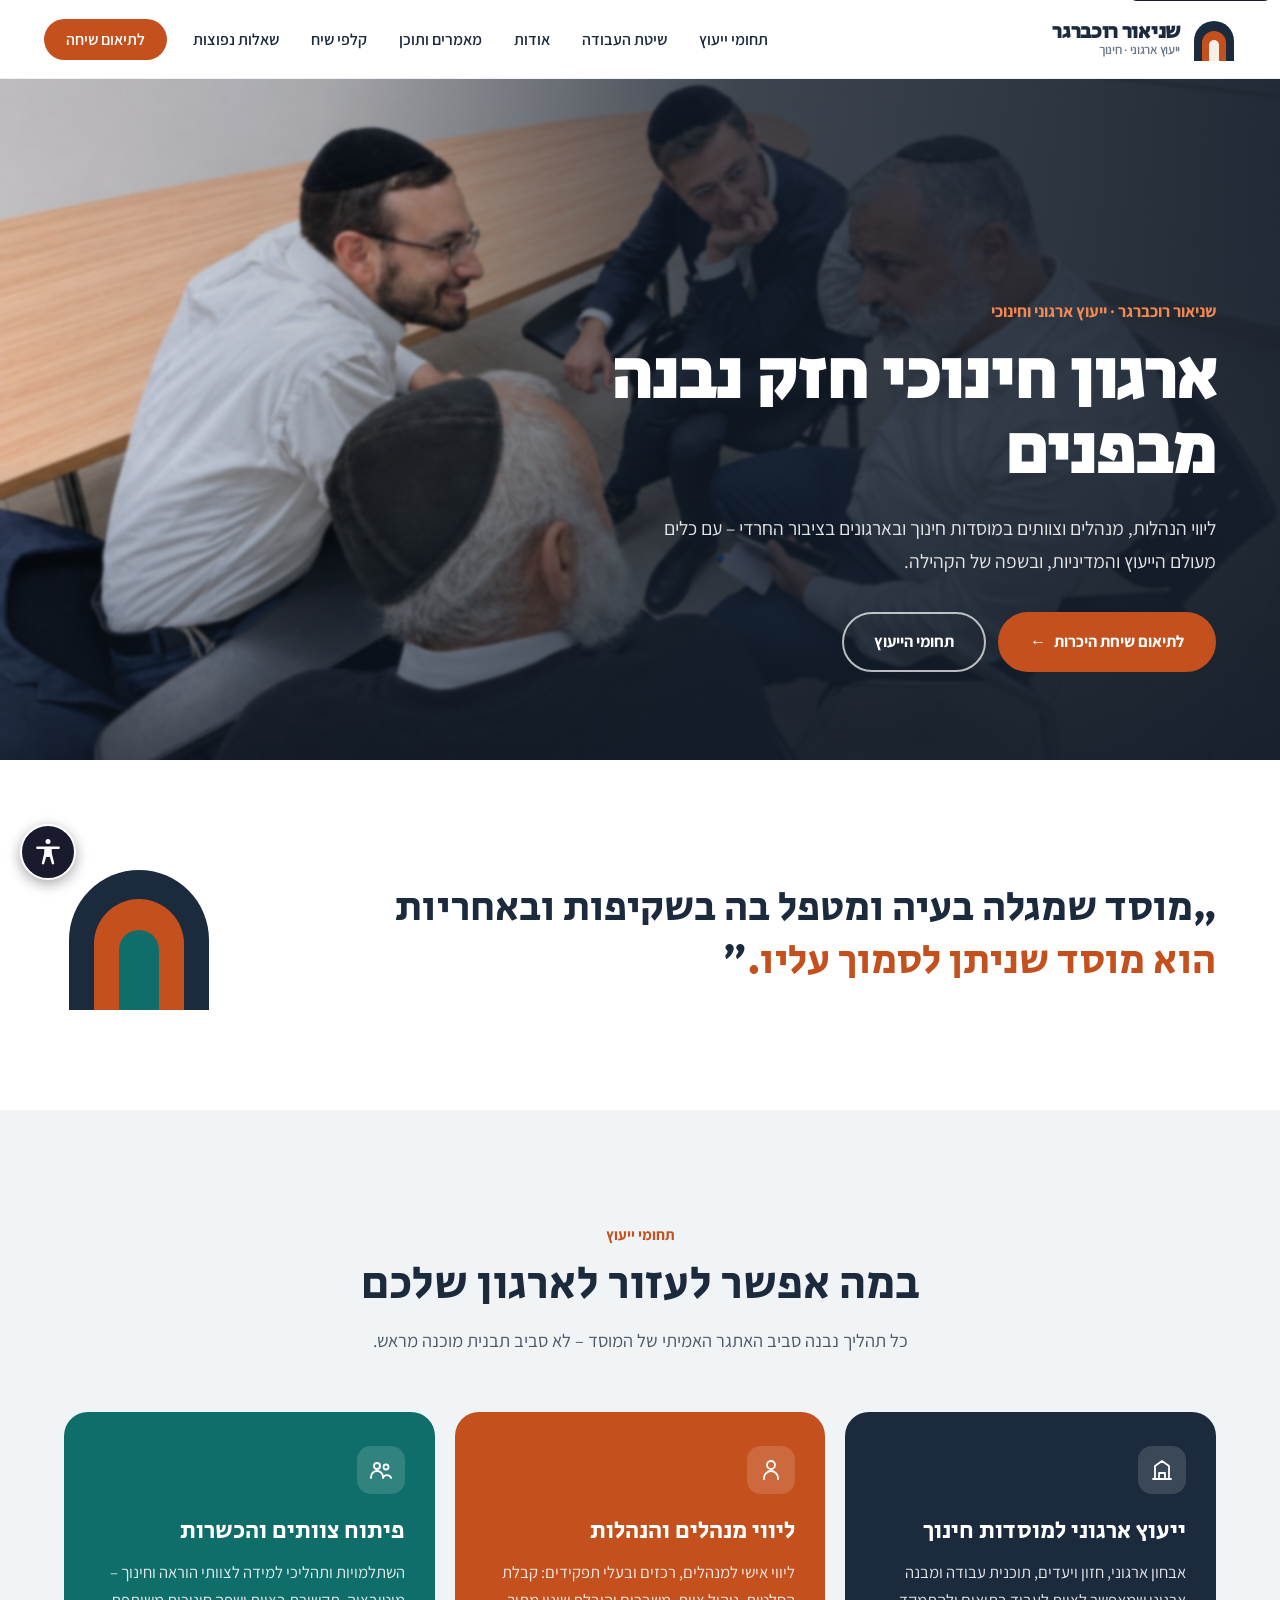
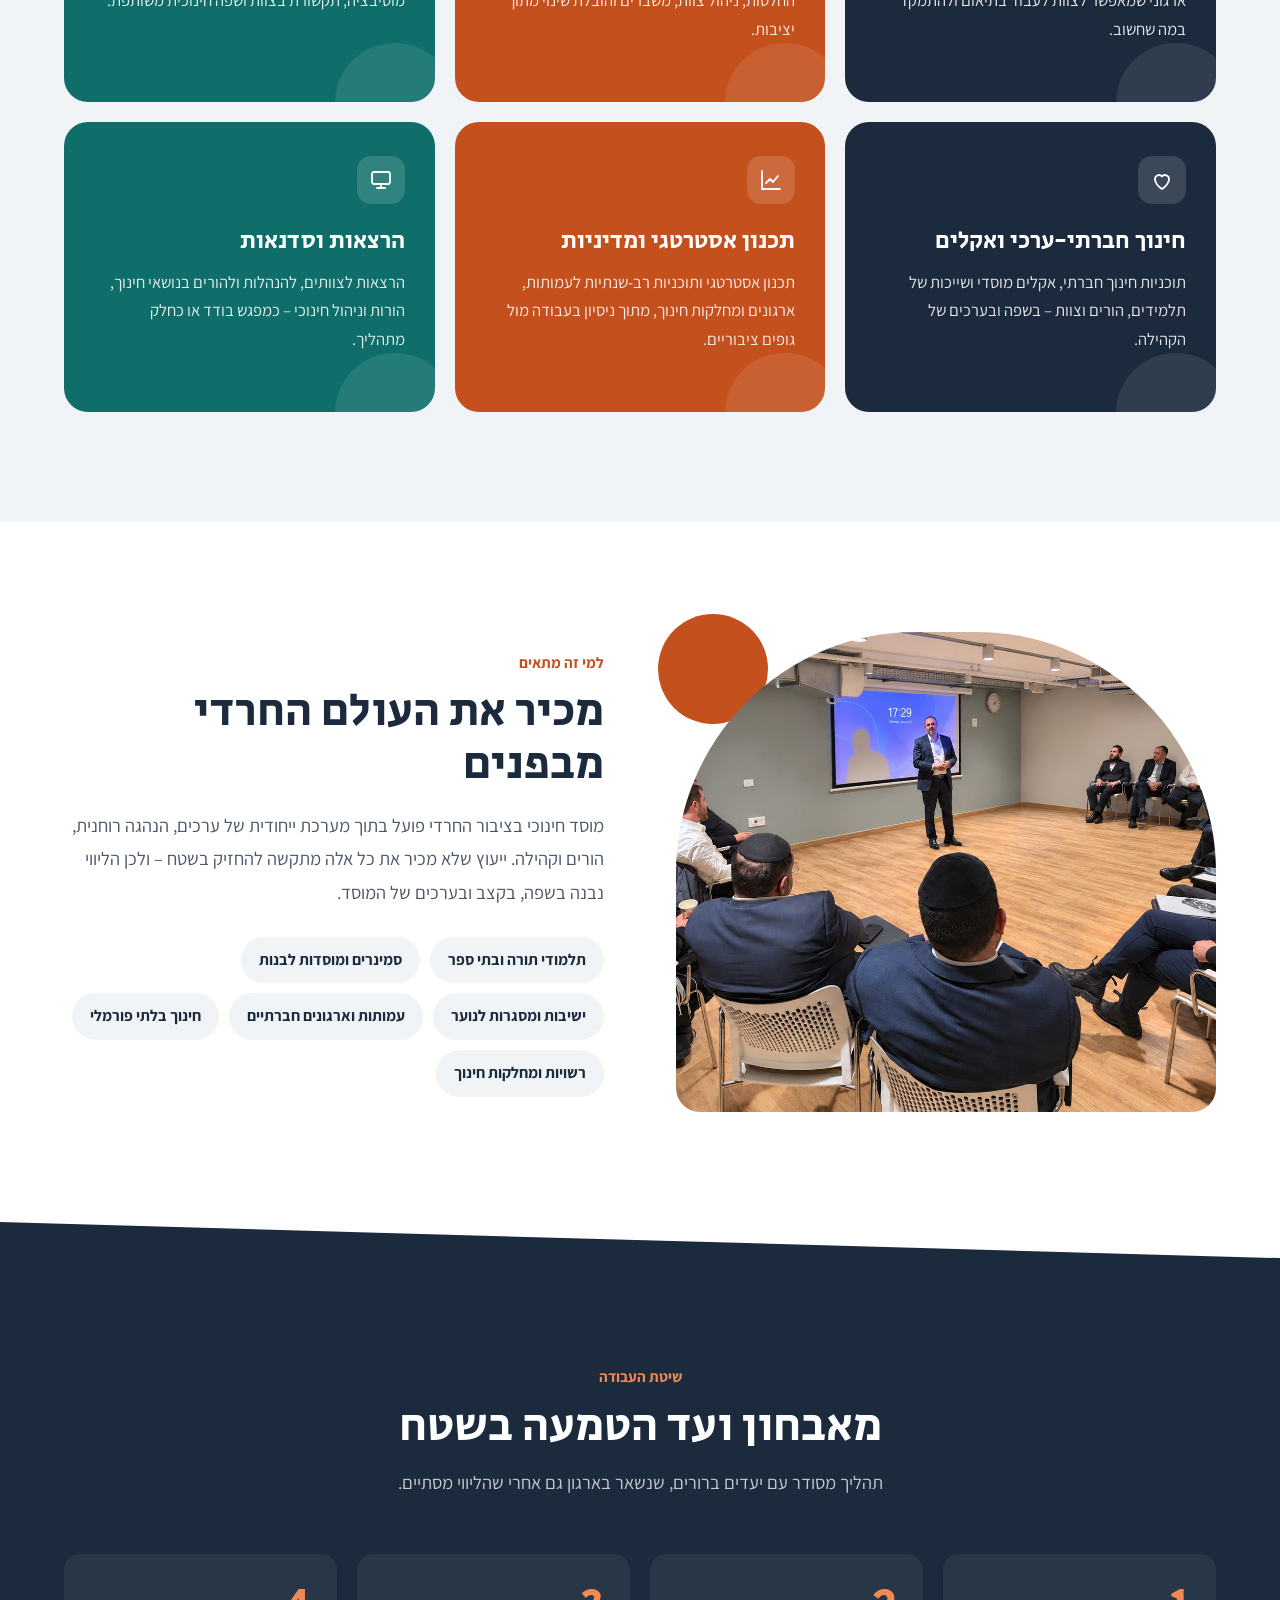
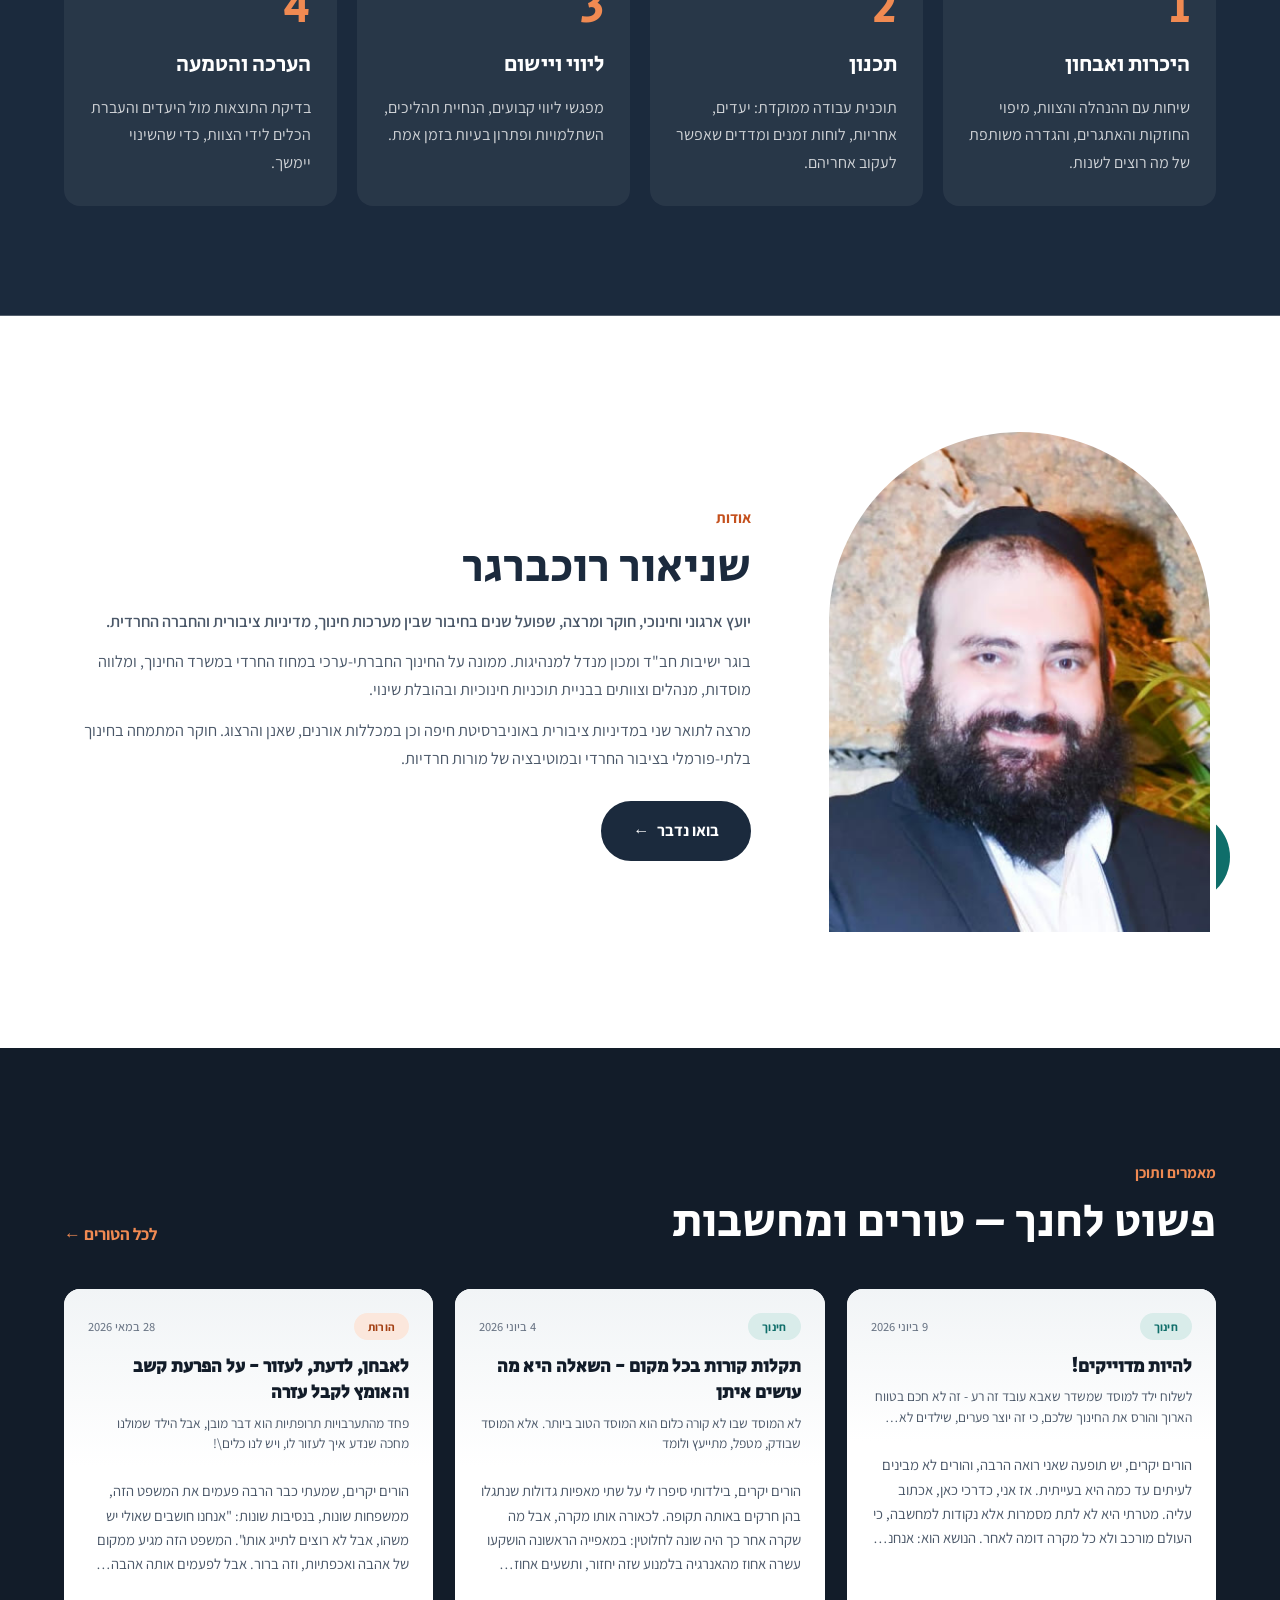
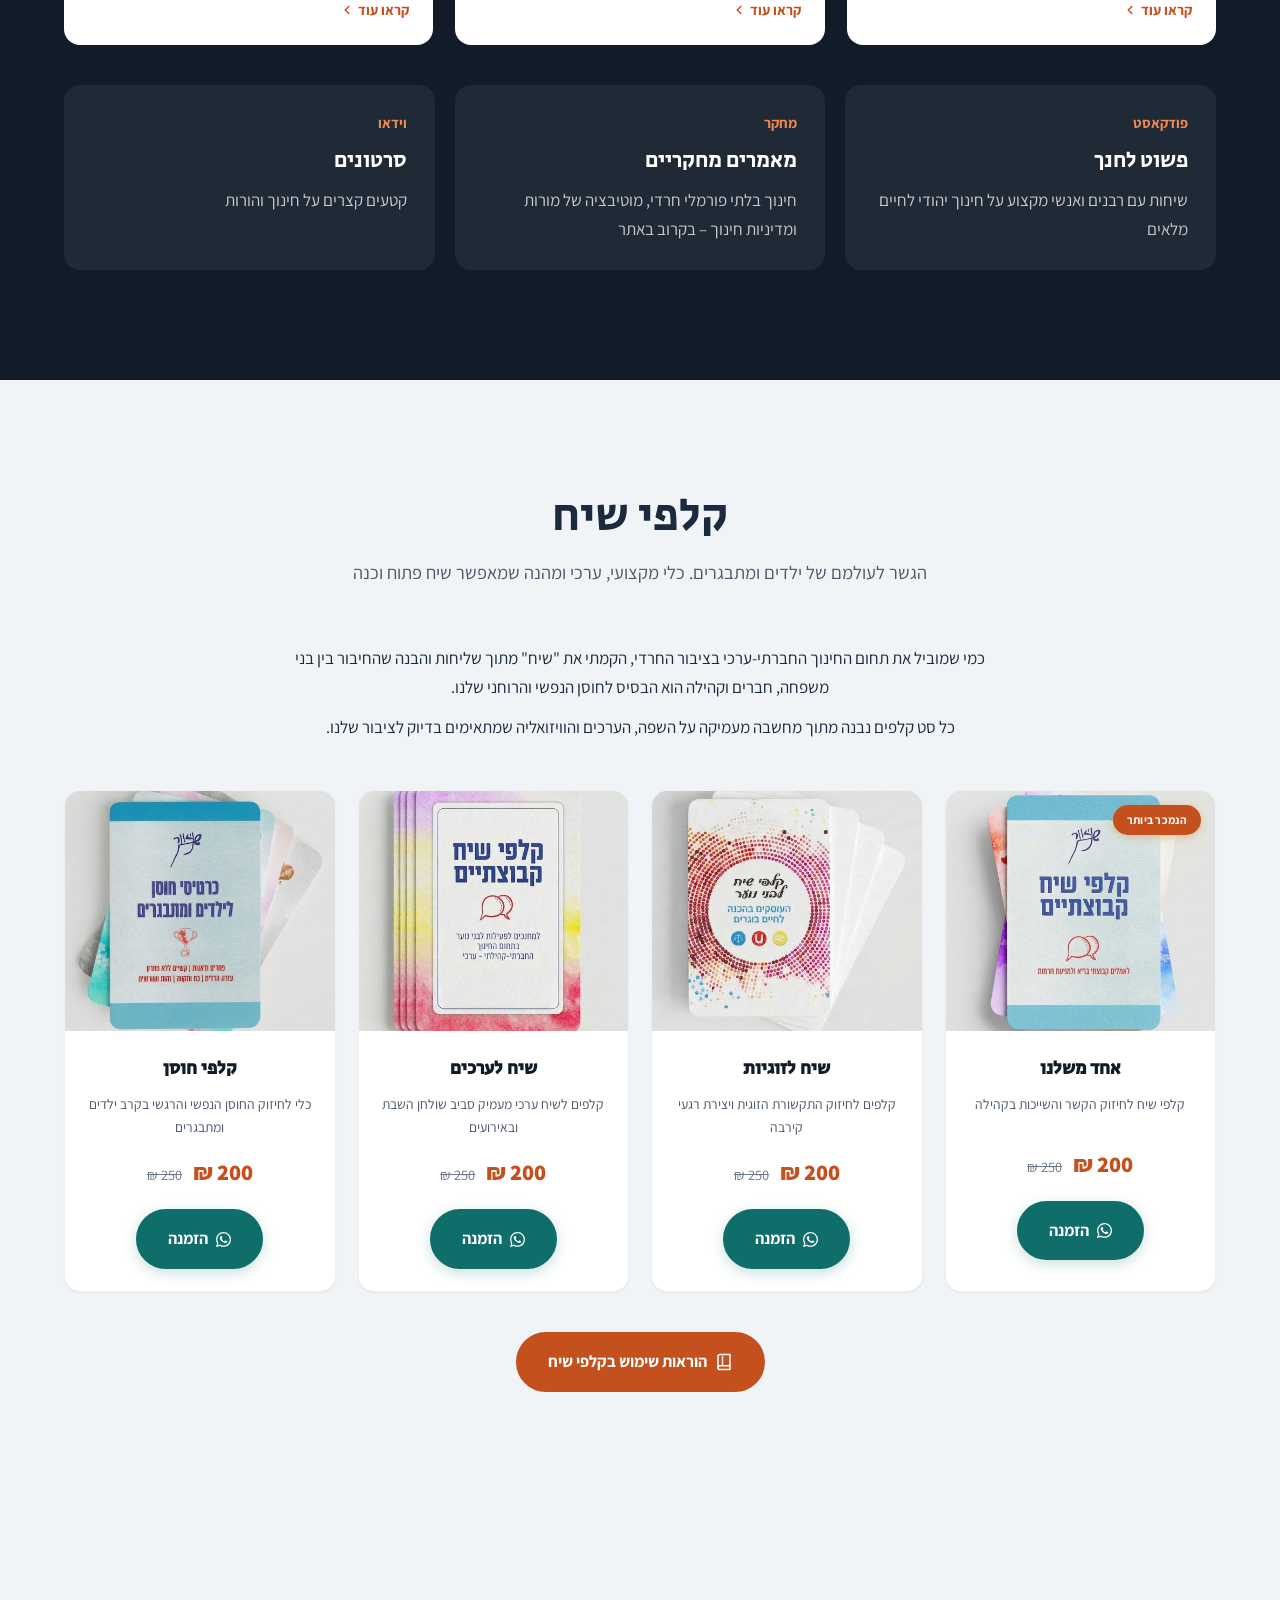
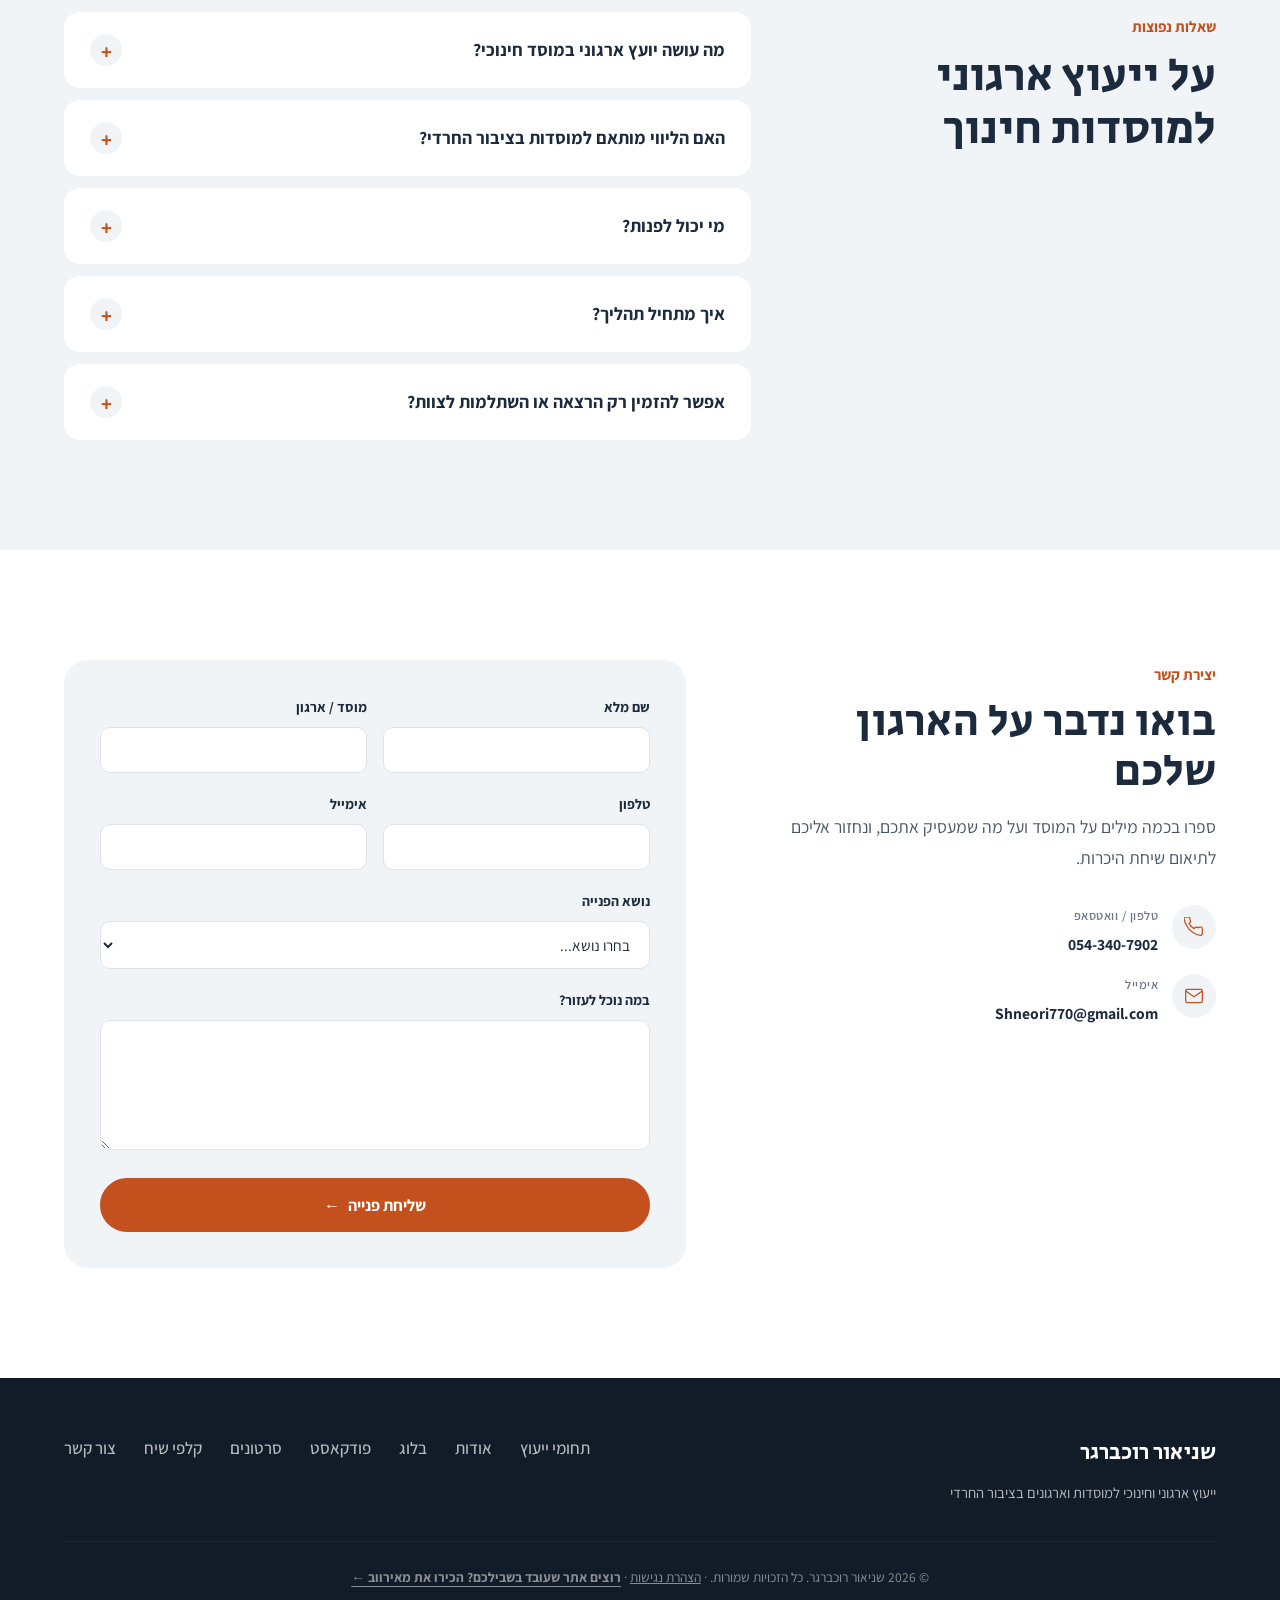
==== commit dbde112f: "Update displayed name and WhatsApp button colors" ====
--- a/index.html
+++ b/index.html
@@ -20,7 +20,7 @@
     <link rel="preconnect" href="https://fonts.googleapis.com">
     <link rel="preconnect" href="https://fonts.gstatic.com" crossorigin>
     <link href="https://fonts.googleapis.com/css2?family=Assistant:wght@400;600;700;800&family=Secular+One&display=swap" rel="stylesheet">
-    <link rel="stylesheet" href="style.css?v=20261118d">
+    <link rel="stylesheet" href="style.css?v=20261118e">
     <link rel="icon" type="image/svg+xml" href="favicon-arches.svg">
     <link rel="stylesheet" href="a11y.css?v=1">
     <script src="a11y-widget.js?v=1" defer></script>
@@ -171,7 +171,7 @@
             </div>
             <div class="about-text">
                 <span class="kicker">אודות</span>
-                <h2 class="section-title align-start">שניאור זלמן רוכברגר</h2>
+                <h2 class="section-title align-start">שניאור רוכברגר</h2>
                 <p class="about-lead">יועץ ארגוני וחינוכי, חוקר ומרצה, שפועל שנים בחיבור שבין מערכות חינוך, מדיניות ציבורית והחברה החרדית.</p>
                 <p>בוגר ישיבות חב"ד ומכון מנדל למנהיגות. ממונה על החינוך החברתי-ערכי במחוז החרדי במשרד החינוך, ומלווה מוסדות, מנהלים וצוותים בבניית תוכניות חינוכיות ובהובלת שינוי.</p>
                 <p>מרצה לתואר שני במדיניות ציבורית באוניברסיטת חיפה וכן במכללות אורנים, שאנן והרצוג. חוקר המתמחה בחינוך בלתי-פורמלי בציבור החרדי ובמוטיבציה של מורות חרדיות.</p>
@@ -450,7 +450,6 @@
           "@type": "Person",
           "@id": "https://lehanech.co.il/#person",
           "name": "שניאור רוכברגר",
-          "alternateName": "שניאור זלמן רוכברגר",
           "url": "https://lehanech.co.il/",
           "image": "https://lehanech.co.il/images/shneor.jpg",
           "jobTitle": "יועץ ארגוני וחינוכי",
--- a/style.css
+++ b/style.css
@@ -624,8 +624,8 @@
 .shop-cta { text-align: center; }
 
 /* WhatsApp order button */
-.btn-whatsapp { background: #25d366 !important; border-color: #25d366 !important; box-shadow: 0 4px 14px rgba(37,211,102,0.3) !important; }
-.btn-whatsapp:hover { background: #1da851 !important; border-color: #1da851 !important; box-shadow: 0 8px 20px rgba(37,211,102,0.4) !important; }
+.btn-whatsapp { background: var(--teal) !important; border-color: var(--teal) !important; box-shadow: 0 4px 14px rgba(15,110,106,0.22) !important; }
+.btn-whatsapp:hover { background: #0b5552 !important; border-color: #0b5552 !important; box-shadow: 0 8px 20px rgba(15,110,106,0.28) !important; }
 
 /* Contact */
 .contact-section { background: var(--bg-alt); }
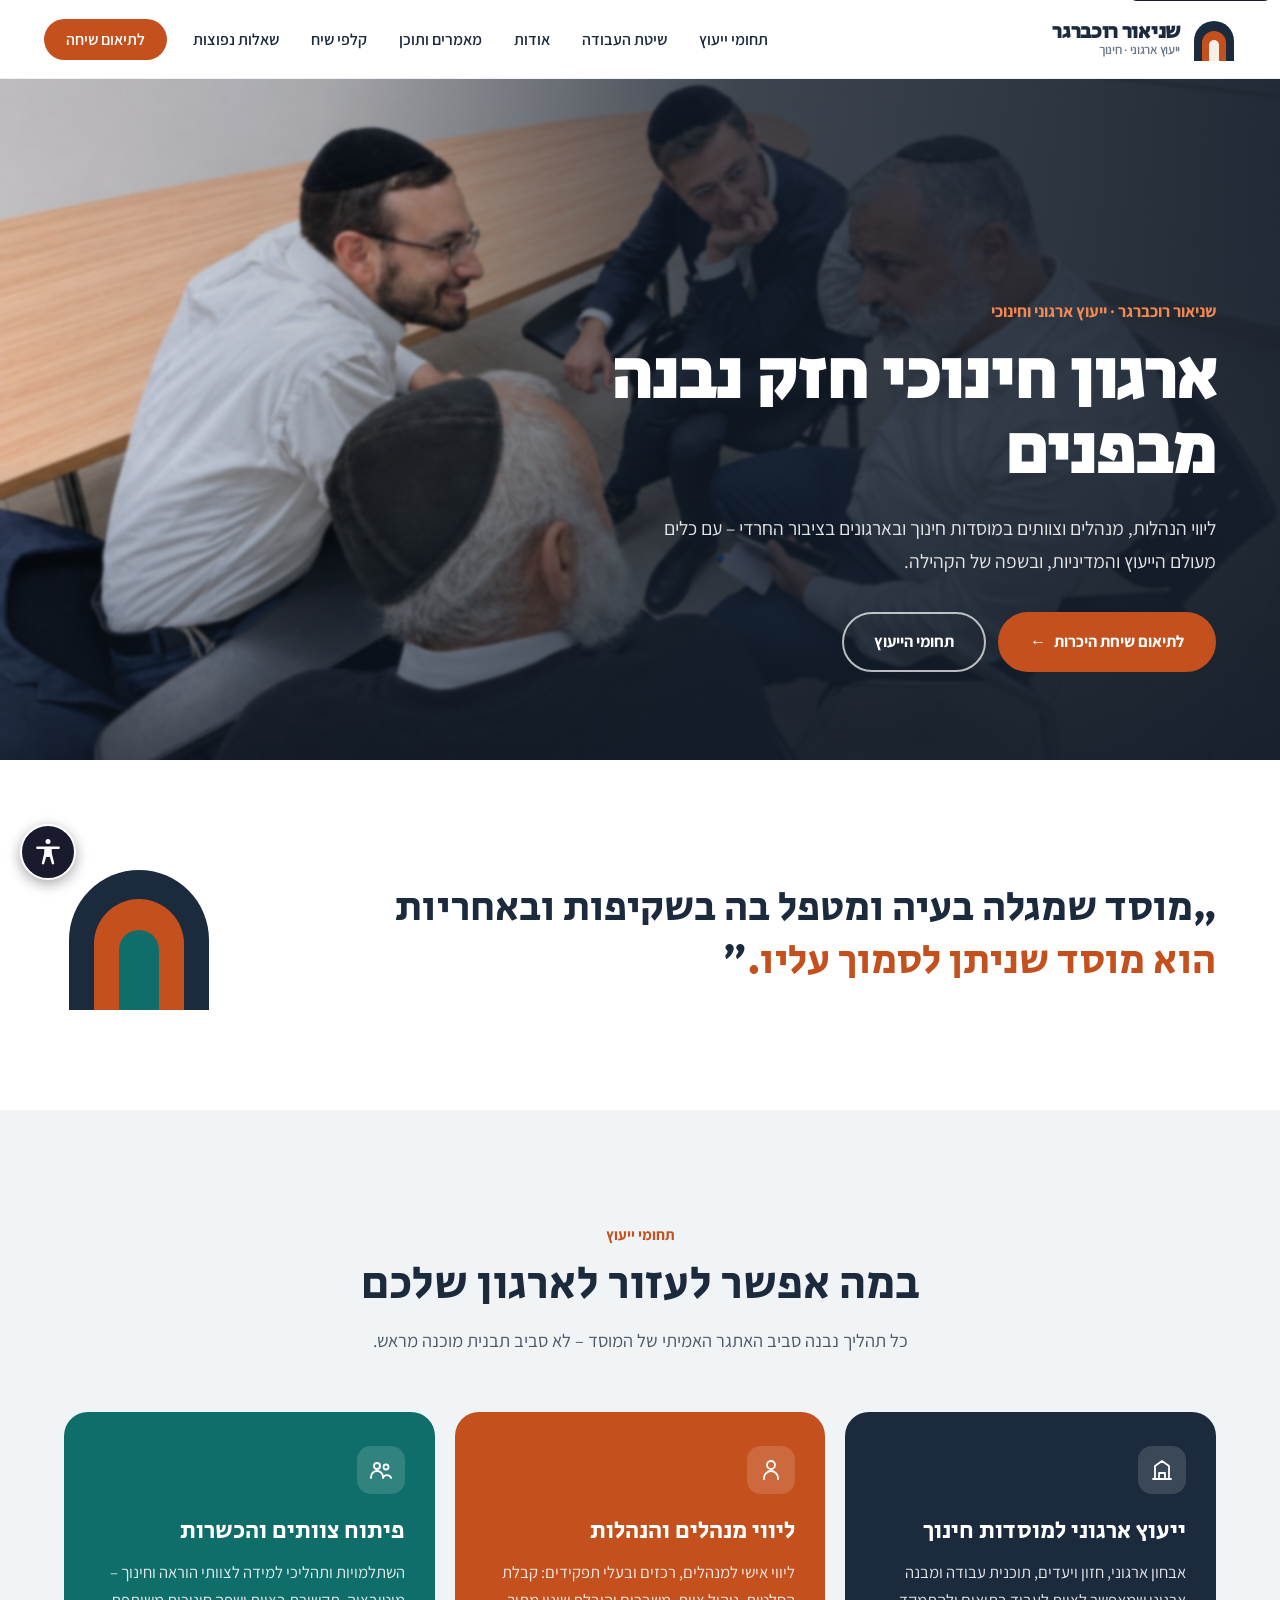
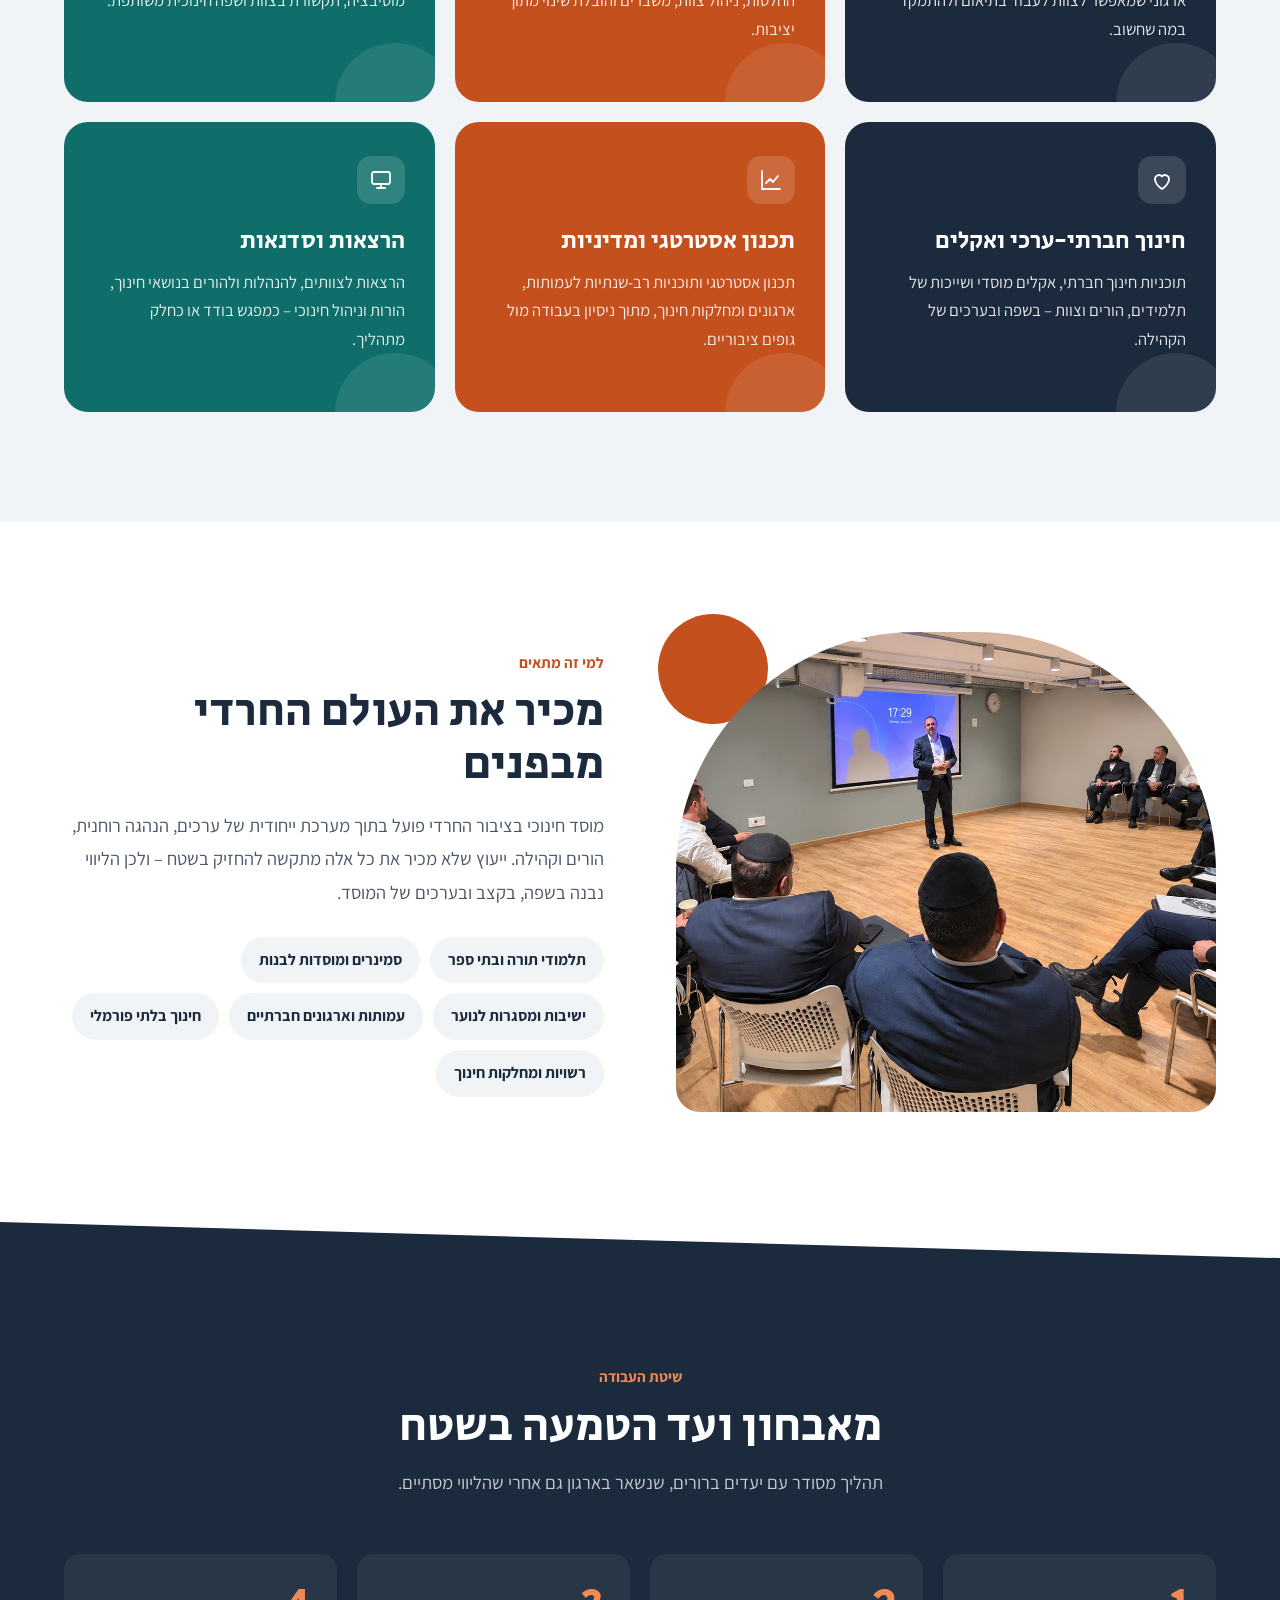
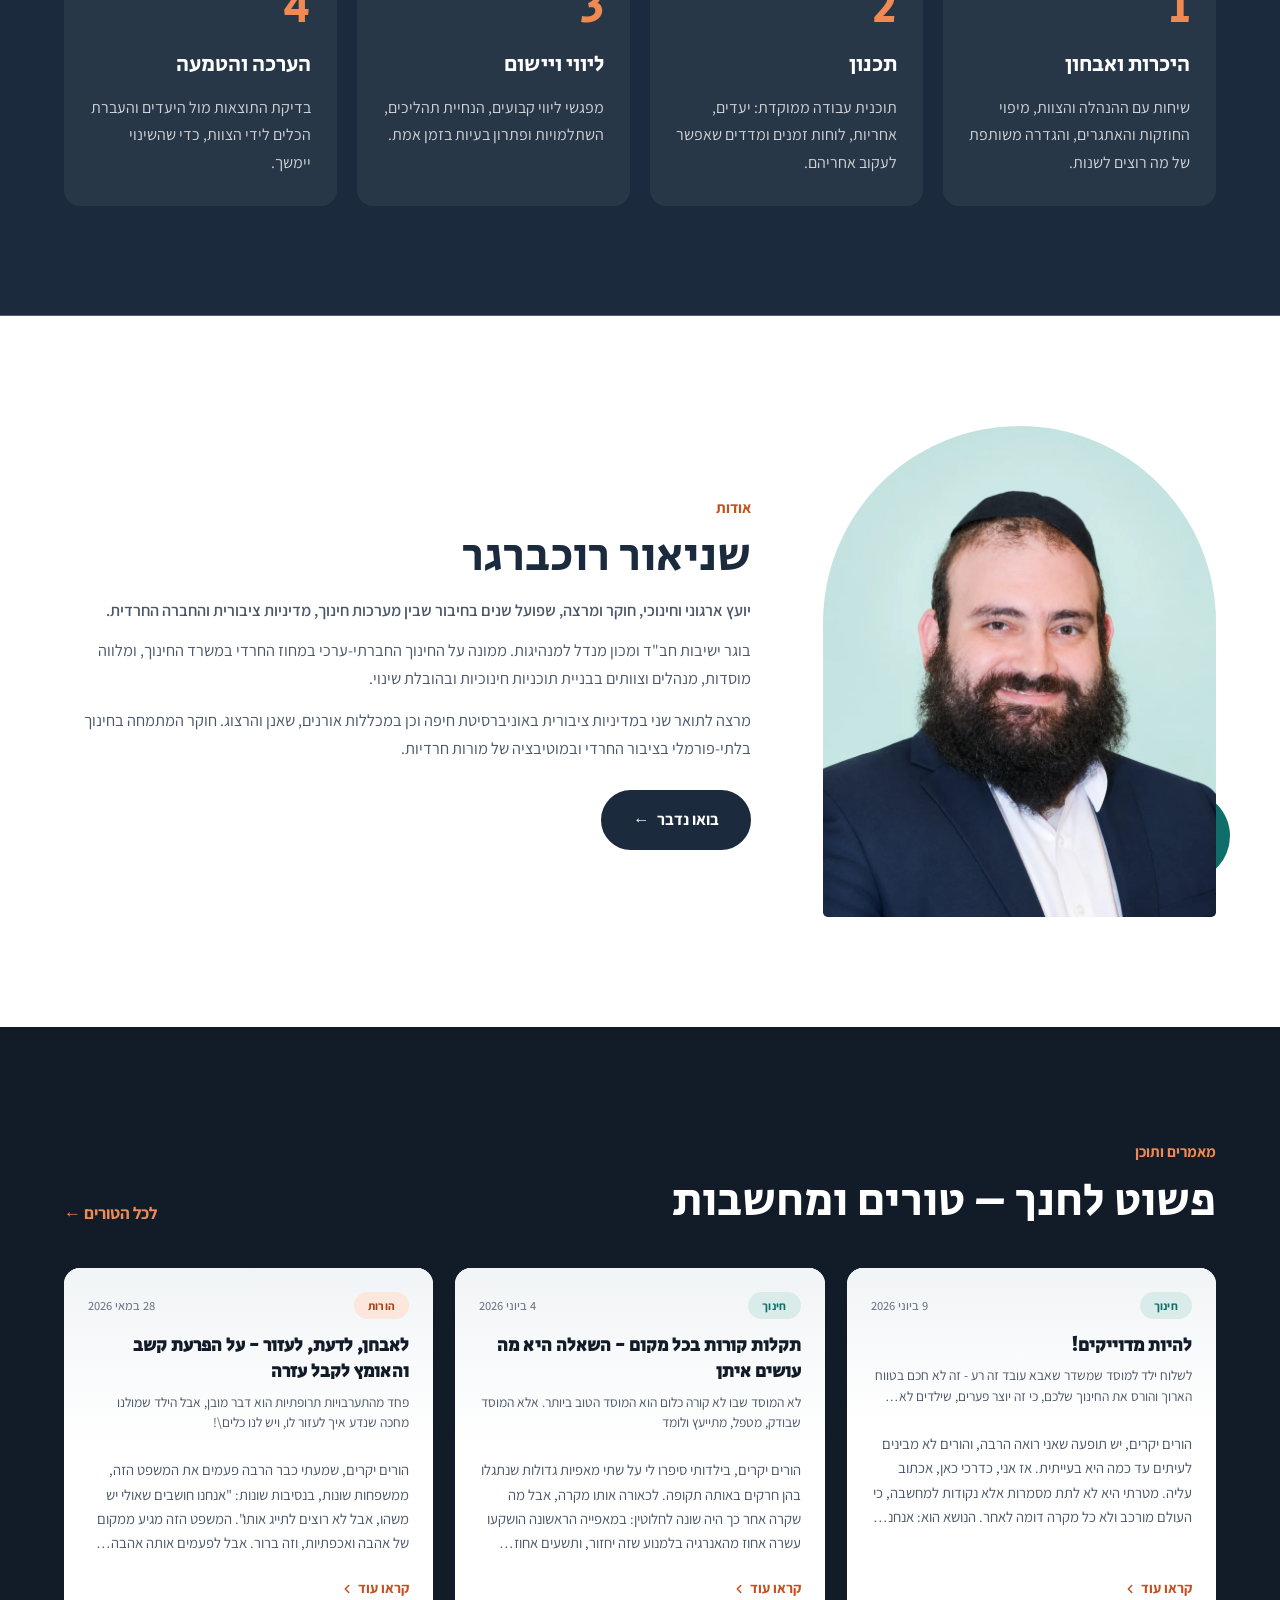
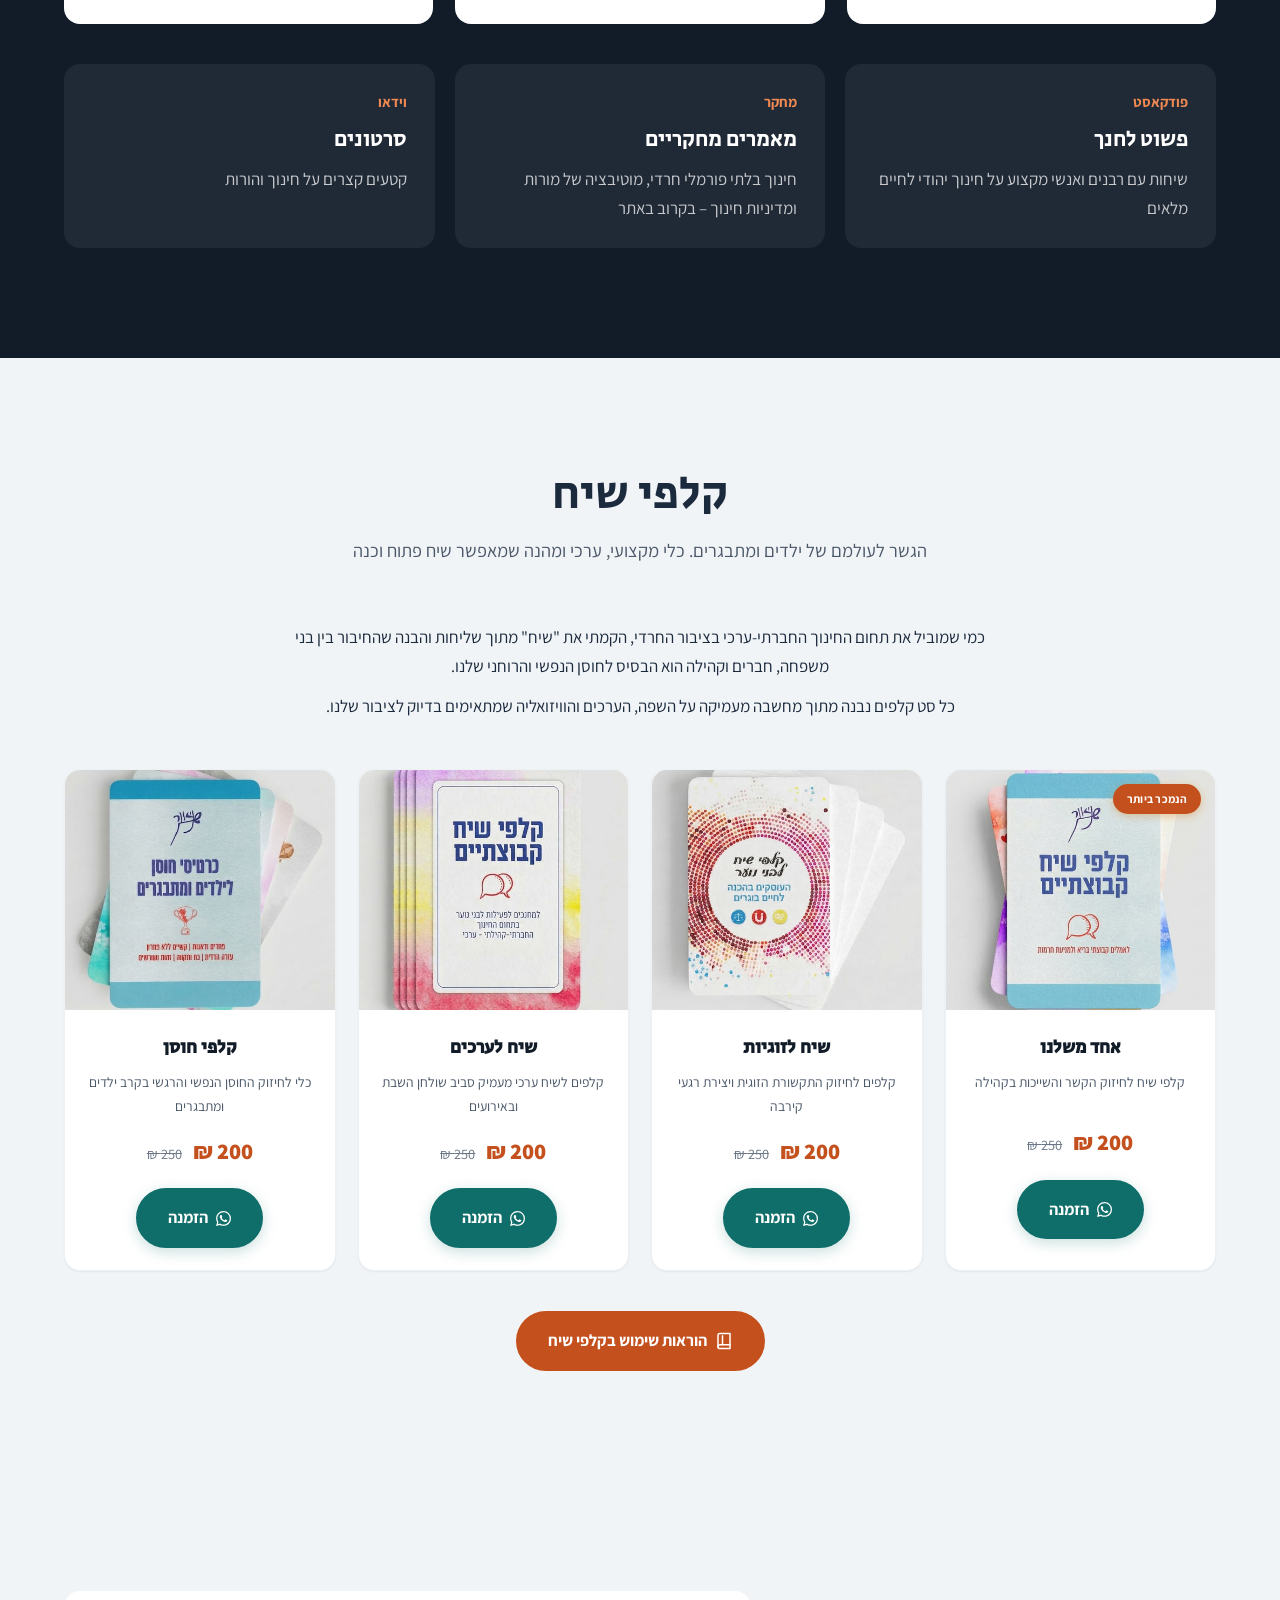
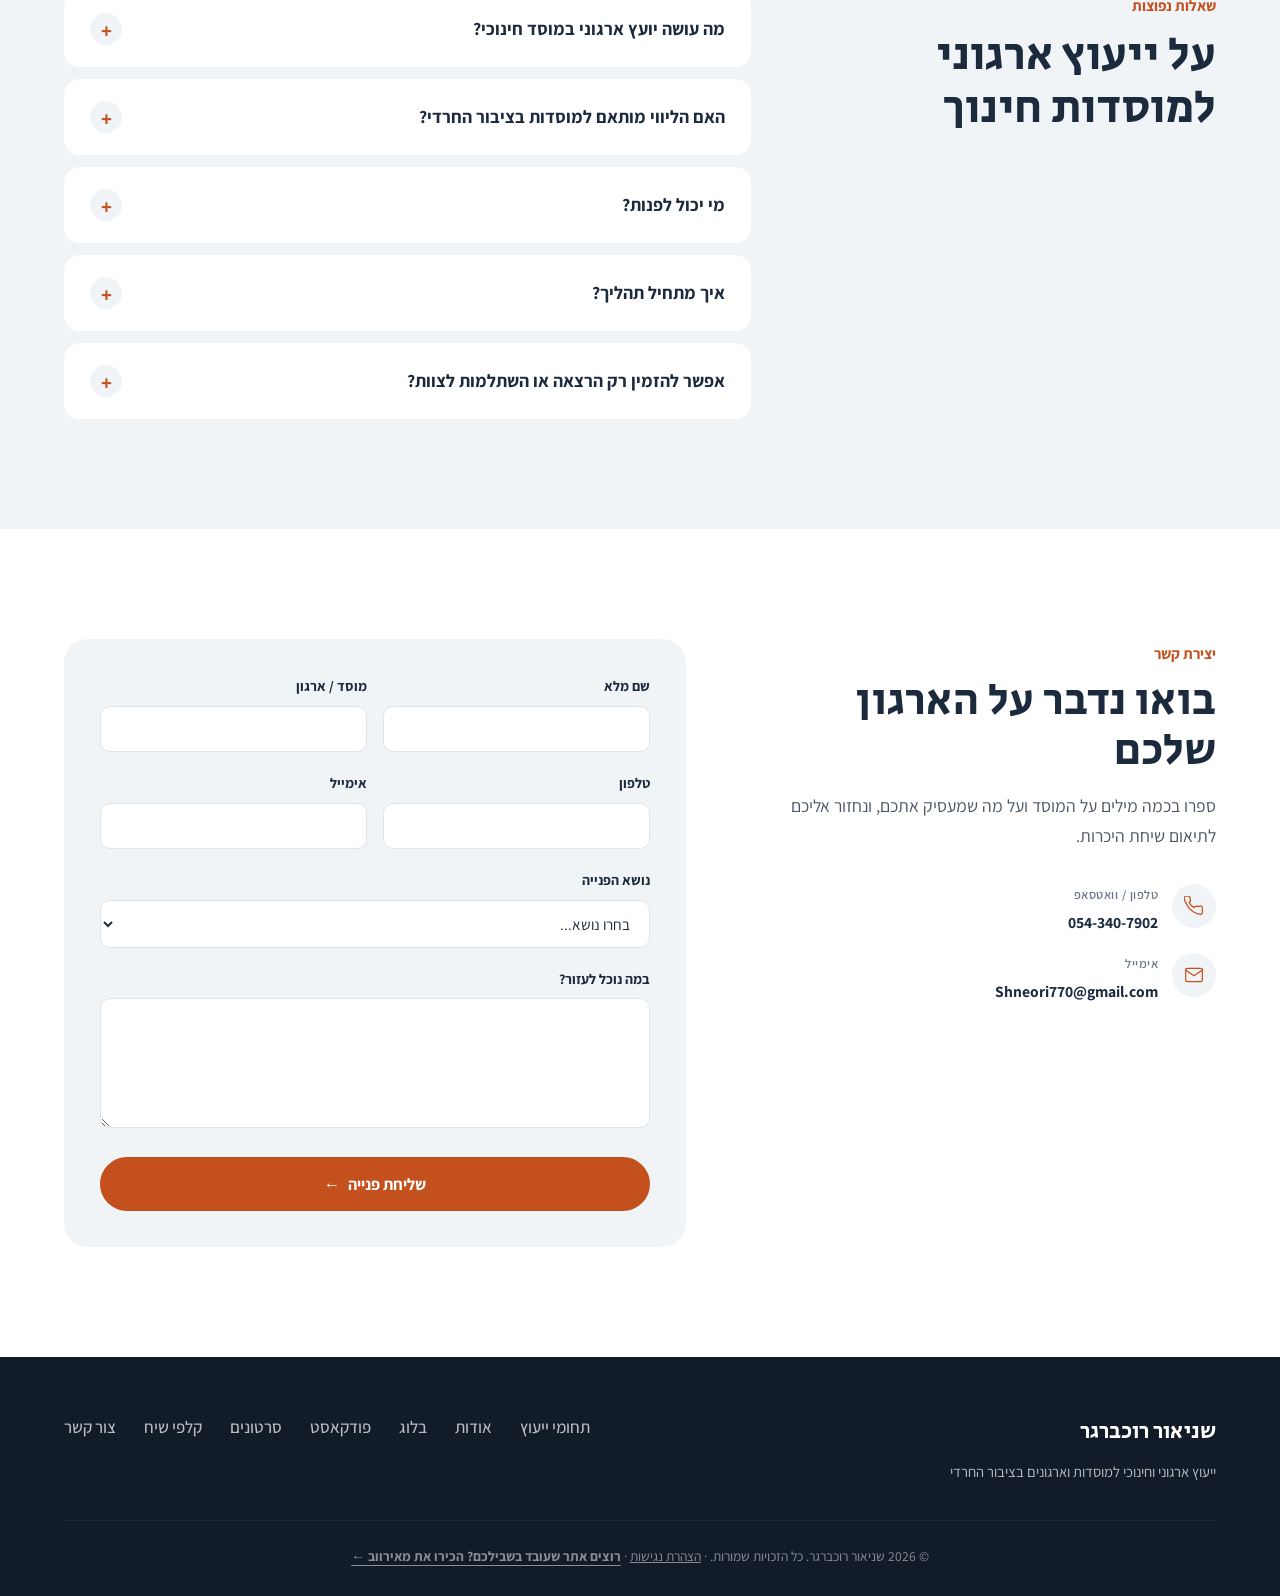
==== commit 5c661d6e: "Refresh Shneor portrait and serve the arches favicon at the stable URL" ====
--- a/index.html
+++ b/index.html
@@ -20,8 +20,8 @@
     <link rel="preconnect" href="https://fonts.googleapis.com">
     <link rel="preconnect" href="https://fonts.gstatic.com" crossorigin>
     <link href="https://fonts.googleapis.com/css2?family=Assistant:wght@400;600;700;800&family=Secular+One&display=swap" rel="stylesheet">
-    <link rel="stylesheet" href="style.css?v=20261118e">
-    <link rel="icon" type="image/svg+xml" href="favicon-arches.svg">
+    <link rel="stylesheet" href="style.css?v=20261118f">
+    <link rel="icon" type="image/png" sizes="96x96" href="/favicon.png">
     <link rel="stylesheet" href="a11y.css?v=1">
     <script src="a11y-widget.js?v=1" defer></script>
 </head>
@@ -167,7 +167,7 @@
     <section id="about" class="section about-section">
         <div class="container about-grid">
             <div class="about-image">
-                <img src="images/shneor.jpg" alt="שניאור רוכברגר" class="about-photo" width="512" height="512" loading="lazy">
+                <img src="images/shneor-portrait.webp" alt="שניאור רוכברגר" class="about-photo" width="800" height="1000" loading="lazy">
             </div>
             <div class="about-text">
                 <span class="kicker">אודות</span>
@@ -451,7 +451,7 @@
           "@id": "https://lehanech.co.il/#person",
           "name": "שניאור רוכברגר",
           "url": "https://lehanech.co.il/",
-          "image": "https://lehanech.co.il/images/shneor.jpg",
+          "image": "https://lehanech.co.il/images/shneor-portrait.webp",
           "jobTitle": "יועץ ארגוני וחינוכי",
           "description": "יועץ ארגוני חינוכי למוסדות חינוך, עמותות וארגונים בציבור החרדי. בוגר מכון מנדל למנהיגות ומרצה למדיניות ציבורית.",
           "alumniOf": { "@type": "Organization", "name": "מכון מנדל למנהיגות" },
@@ -464,7 +464,7 @@
           "@id": "https://lehanech.co.il/#service",
           "name": "שניאור רוכברגר – ייעוץ ארגוני חינוכי",
           "url": "https://lehanech.co.il/",
-          "image": "https://lehanech.co.il/images/shneor.jpg",
+          "image": "https://lehanech.co.il/images/shneor-portrait.webp",
           "description": "ייעוץ וליווי ארגוני למוסדות חינוך, עמותות וארגונים בציבור החרדי: ליווי הנהלות ומנהלים, פיתוח צוותים, תכנון אסטרטגי וחינוך חברתי-ערכי.",
           "telephone": "+972-54-340-7902",
           "areaServed": { "@type": "Country", "name": "ישראל" },
--- a/style.css
+++ b/style.css
@@ -1205,7 +1205,7 @@
 .about-section { background: #fff; }
 .about-grid { display: grid; grid-template-columns: 0.8fr 1.4fr; gap: 72px; align-items: center; }
 .about-image { position: relative; }
-.about-photo { width: 100%; aspect-ratio: 4/5; object-fit: cover; object-position: center 30%; border-radius: 999px 999px var(--radius-lg) var(--radius-lg); box-shadow: none; display: block; }
+.about-photo { width: 100%; height: auto; aspect-ratio: 4/5; object-fit: cover; object-position: center; border-radius: 999px 999px var(--radius-lg) var(--radius-lg); border: 0; box-shadow: none; display: block; }
 .about-image::after { content: ''; position: absolute; width: 90px; height: 90px; border-radius: 50%; background: var(--teal); inset-inline-start: -14px; bottom: 36px; z-index: -1; }
 .about-lead { font-size: 1.3rem; line-height: 1.6; color: var(--primary); font-weight: 600; margin-bottom: 18px; }
 .about-text p { color: var(--text-light); margin-bottom: 14px; }
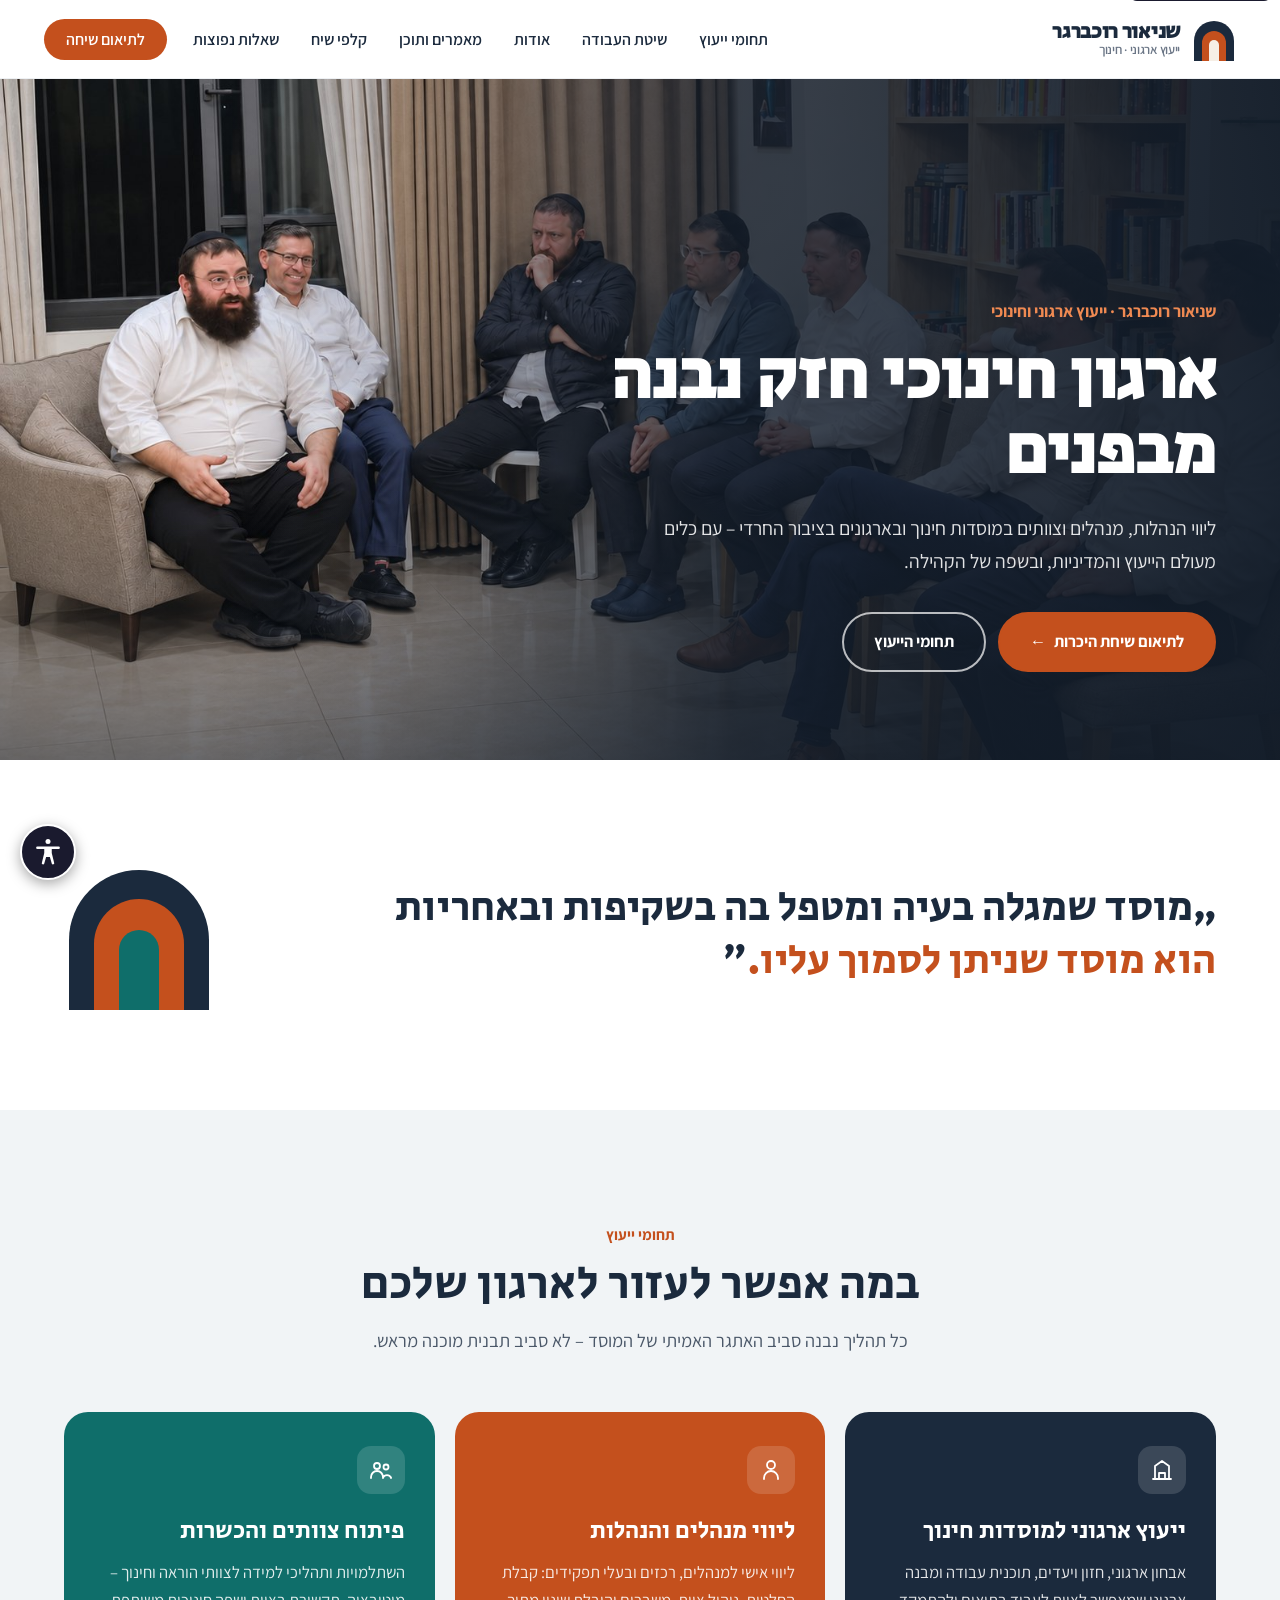
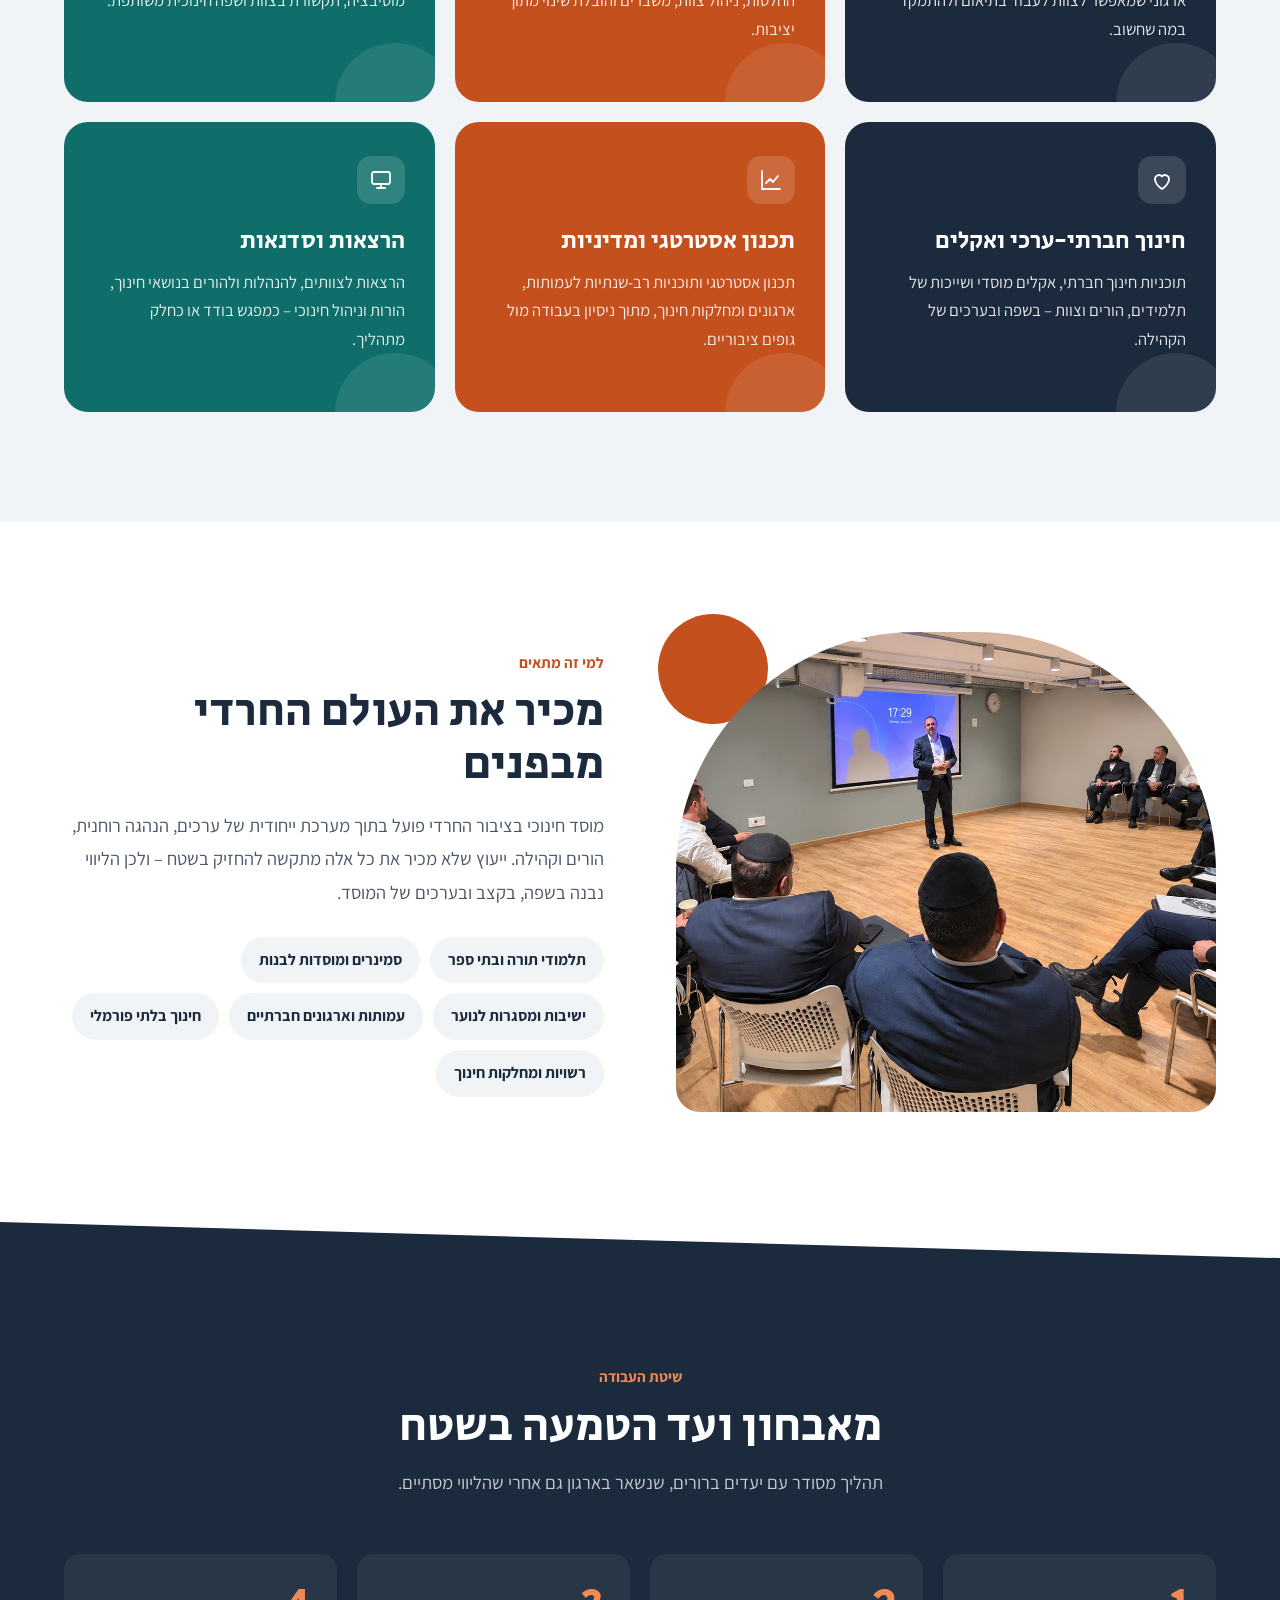
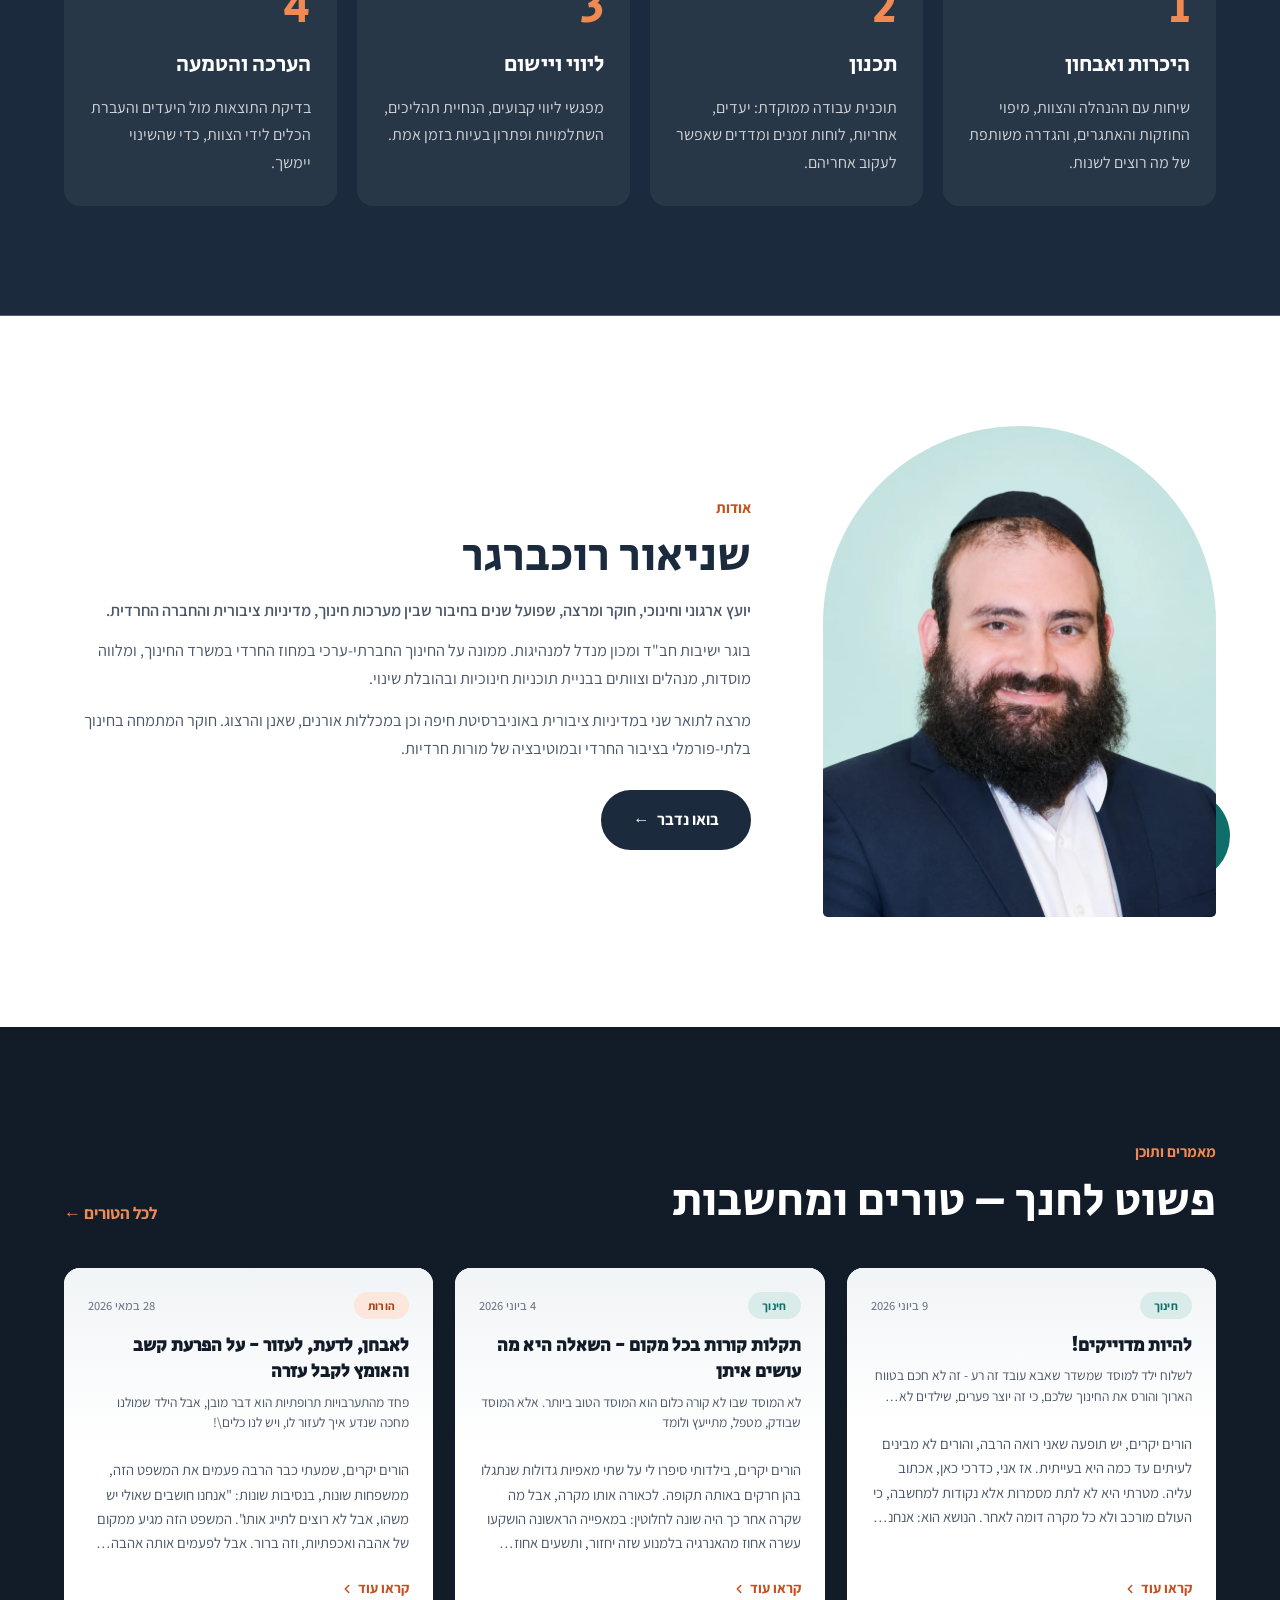
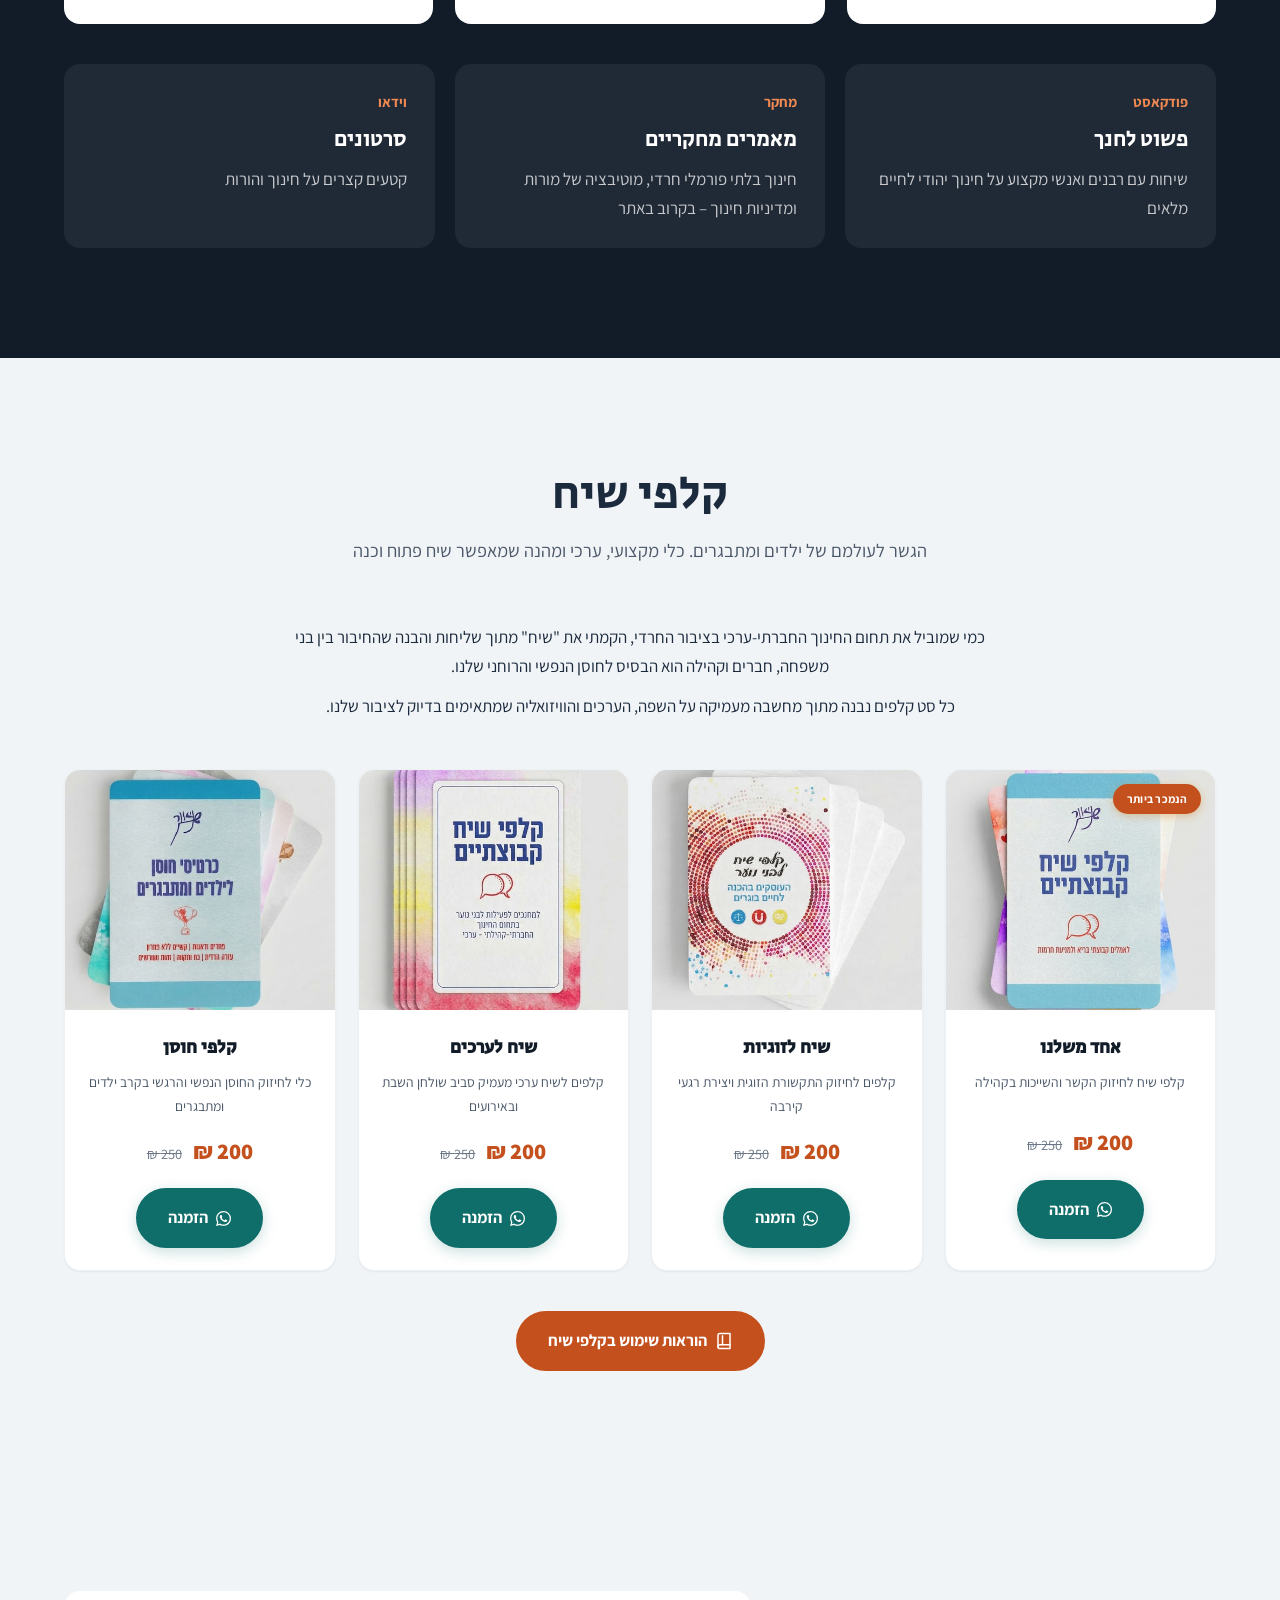
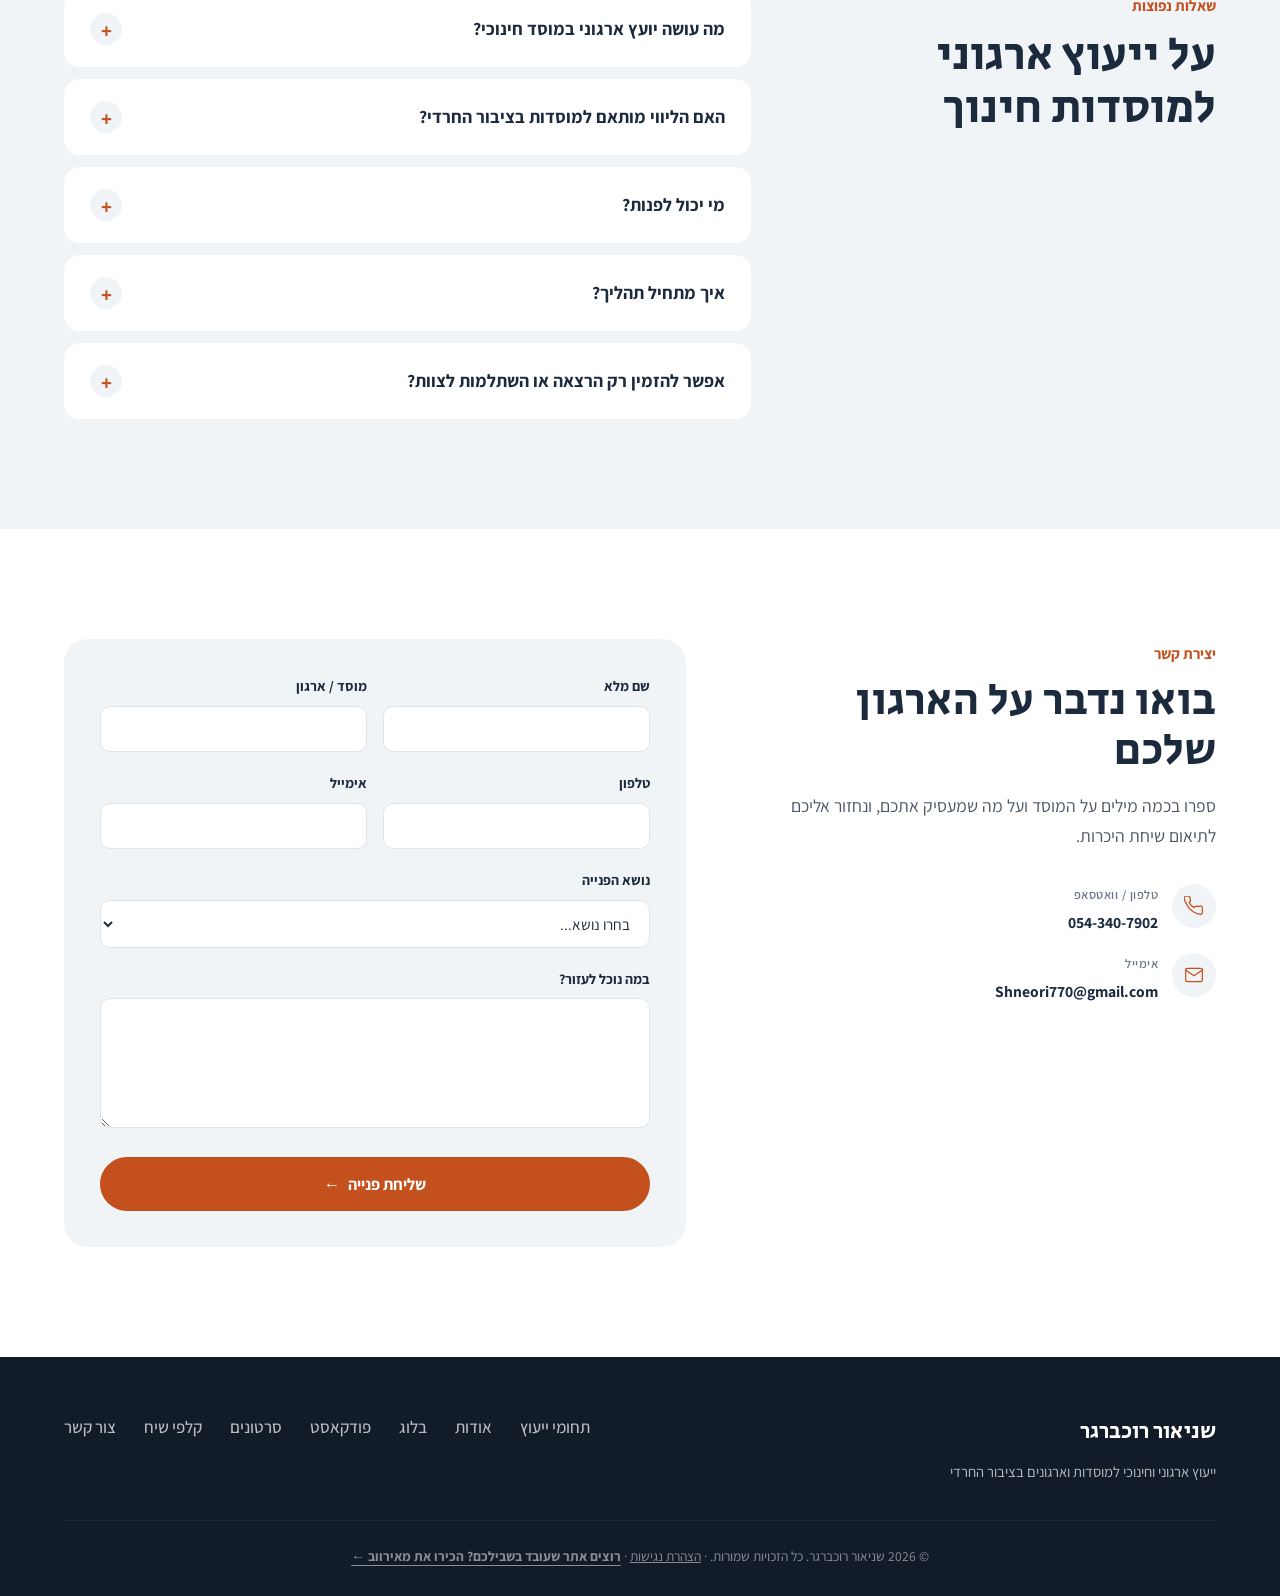
==== commit bdb067b4: "Feature group discussion in the homepage hero" ====
--- a/index.html
+++ b/index.html
@@ -14,13 +14,13 @@
     <meta property="og:type" content="website">
     <meta property="og:locale" content="he_IL">
     <meta property="og:url" content="https://lehanech.co.il/">
-    <meta property="og:image" content="https://lehanech.co.il/images/hero-meeting-soft.jpg">
+    <meta property="og:image" content="https://lehanech.co.il/images/hero-group-discussion.jpg">
     <meta name="twitter:card" content="summary_large_image">
     <meta name="twitter:title" content="שניאור רוכברגר | יועץ ארגוני חינוכי בציבור החרדי">
     <link rel="preconnect" href="https://fonts.googleapis.com">
     <link rel="preconnect" href="https://fonts.gstatic.com" crossorigin>
     <link href="https://fonts.googleapis.com/css2?family=Assistant:wght@400;600;700;800&family=Secular+One&display=swap" rel="stylesheet">
-    <link rel="stylesheet" href="style.css?v=20261118f">
+    <link rel="stylesheet" href="style.css?v=20261120">
     <link rel="icon" type="image/png" sizes="96x96" href="/favicon.png">
     <link rel="stylesheet" href="a11y.css?v=1">
     <script src="a11y-widget.js?v=1" defer></script>
@@ -53,8 +53,8 @@
 
     <!-- Hero -->
     <section id="home" class="hero">
-        <div class="hero-media" aria-hidden="true">
-            <img src="images/hero-meeting-soft.jpg" alt="" width="1448" height="1086" fetchpriority="high">
+        <div class="hero-media">
+            <img src="images/hero-group-discussion.jpg" alt="שניאור רוכברגר בשיחה עם קבוצת משתתפים" width="1672" height="941" fetchpriority="high">
         </div>
         <div class="container hero-inner">
             <div class="hero-copy">
--- a/style.css
+++ b/style.css
@@ -1136,14 +1136,14 @@
     padding: 0; color: #fff; position: relative; overflow: hidden; background: var(--primary-dark);
 }
 .hero-media { position: absolute; inset: 0; }
-.hero-media img { width: 100%; height: 100%; object-fit: cover; object-position: center 40%; }
+.hero-media img { display: block; width: 100%; height: 100%; object-fit: cover; object-position: left 40%; }
 .hero-media::after {
     content: ''; position: absolute; inset: 0;
-    background: linear-gradient(270deg, rgba(18,28,41,0.92) 0%, rgba(18,28,41,0.78) 42%, rgba(18,28,41,0.25) 75%, rgba(18,28,41,0.1) 100%),
-                linear-gradient(0deg, rgba(18,28,41,0.6) 0%, transparent 40%);
+    background: linear-gradient(to left, rgba(18,28,41,0.96), rgba(18,28,41,0.8) 43%, rgba(18,28,41,0.18) 70%, transparent 83%),
+                linear-gradient(to top, rgba(18,28,41,0.55), transparent 36%);
 }
 .hero-inner { position: relative; z-index: 1; width: 100%; padding-top: 160px; padding-bottom: 88px; }
-.hero-copy { max-width: 640px; }
+.hero-copy { max-width: min(640px, 58%); }
 .hero-name { font-weight: 700; font-size: 1.05rem; color: var(--accent-light); margin-bottom: 16px; display: block; }
 .home .hero h1 { font-size: clamp(2.4rem, 5.4vw, 4.3rem); line-height: 1.08; margin-bottom: 22px; letter-spacing: 0; }
 .hero-lead { font-size: 1.22rem; line-height: 1.7; color: rgba(255,255,255,0.88); margin-bottom: 34px; max-width: 560px; }
@@ -1296,11 +1296,15 @@
     .statement { grid-template-columns: 1fr; }
     .statement .arches { display: none; }
 }
+@media (max-width: 760px) {
+    .home .hero { display: block; min-height: 0; padding-top: 78px; }
+    .hero-media { position: relative; aspect-ratio: 3 / 2; }
+    .hero-media img { object-position: left center; }
+    .hero-media::after { background: linear-gradient(to top, var(--primary-dark), transparent 32%); }
+    .hero-inner { padding-top: 14px; padding-bottom: 40px; }
+    .hero-copy { max-width: 560px; }
+}
 @media (max-width: 680px) {
-    .home .hero { min-height: 640px; }
-    .hero-media img { object-position: 60% center; }
-    .hero-media::after { background: linear-gradient(0deg, rgba(18,28,41,0.95) 0%, rgba(18,28,41,0.82) 55%, rgba(18,28,41,0.35) 100%); }
-    .hero-inner { padding-top: 140px; padding-bottom: 56px; }
     .home .hero-buttons .btn { flex: 1 1 100%; }
     .statement-section { padding: 72px 0 64px; }
     .proof { margin-top: 48px; gap: 28px 16px; }
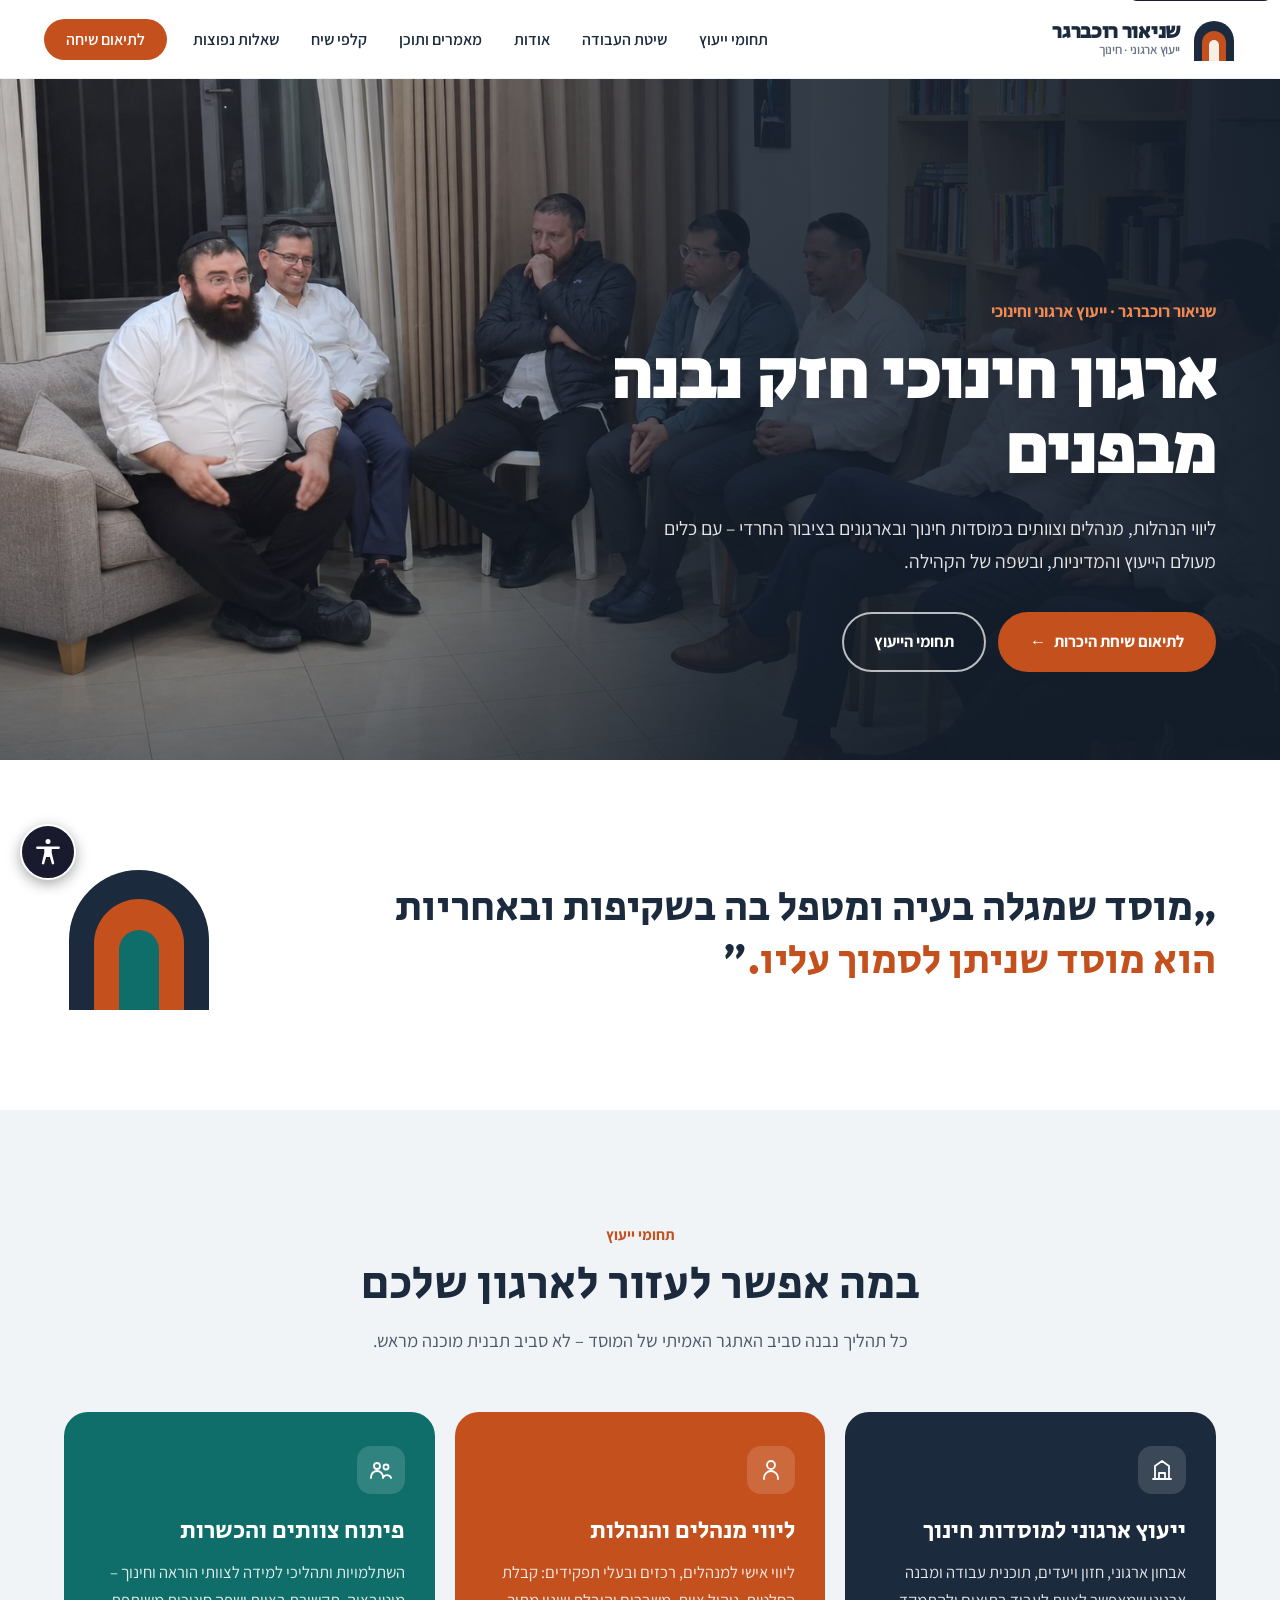
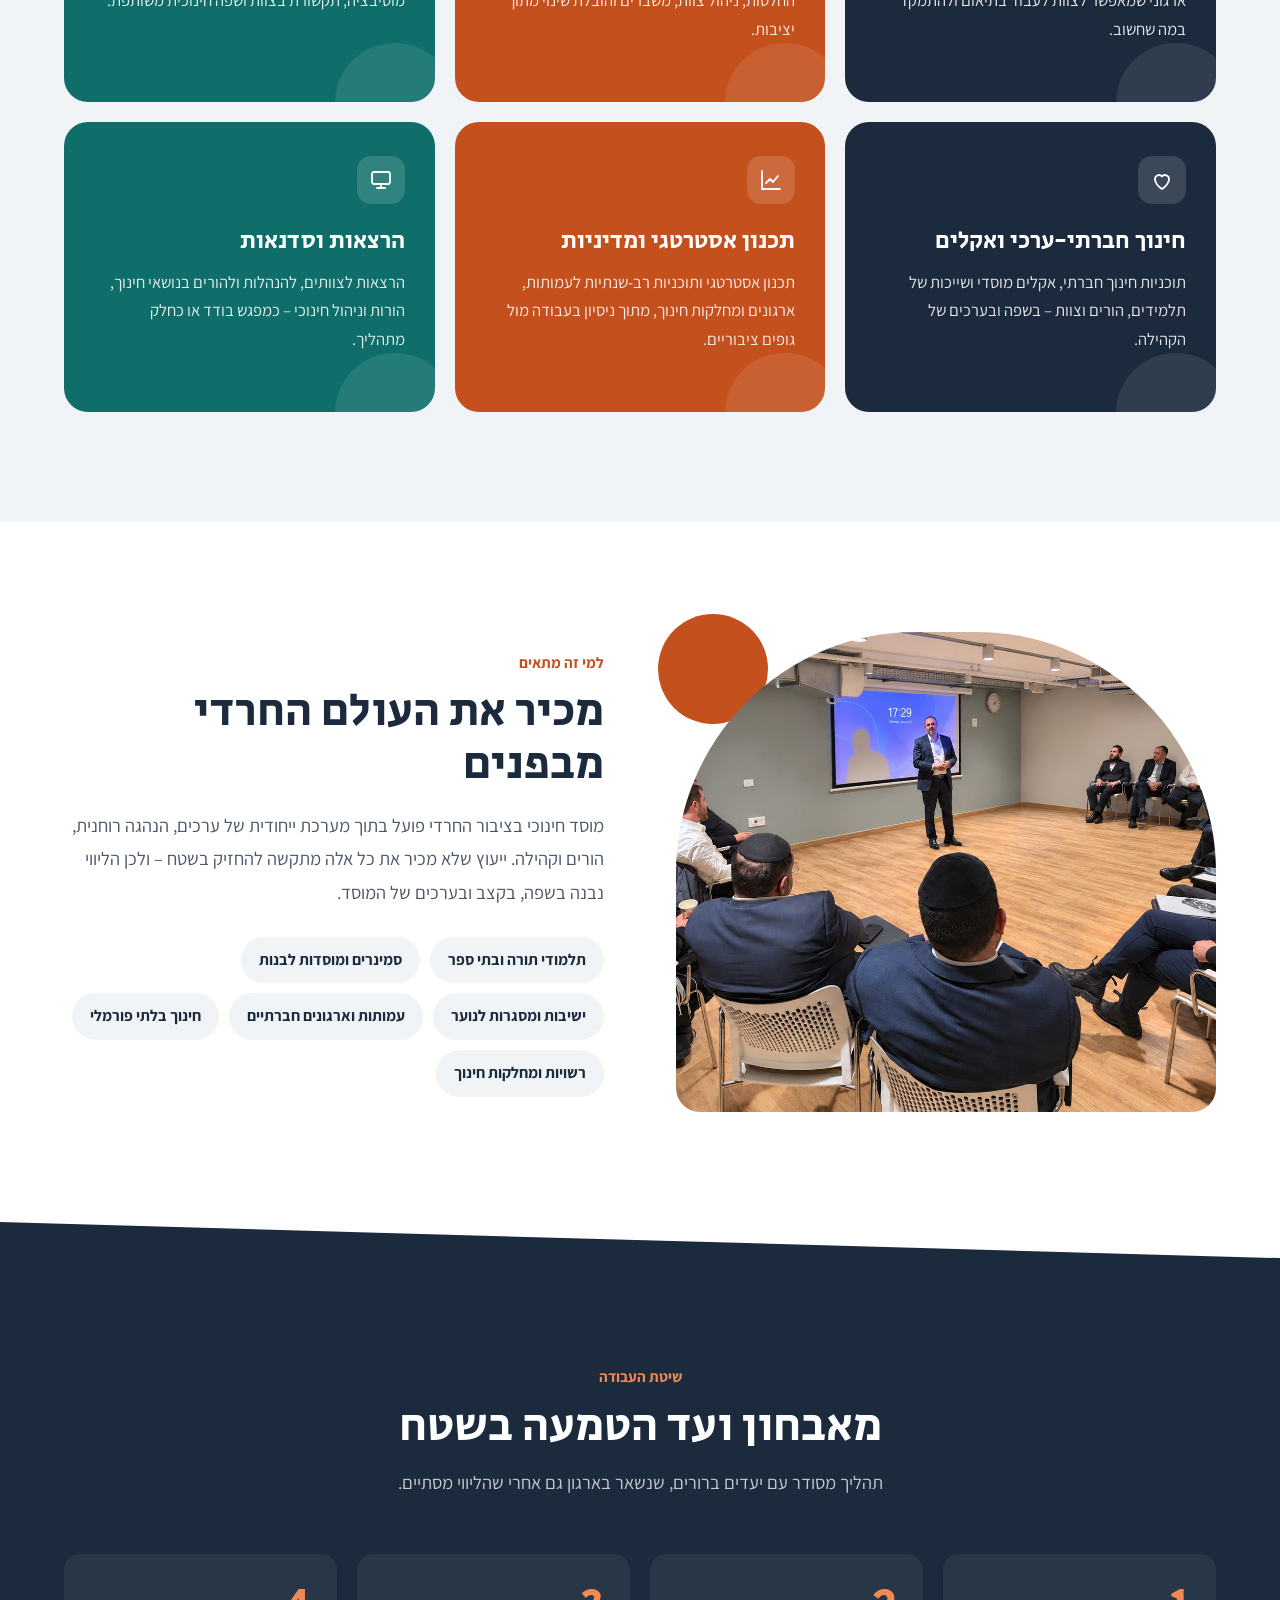
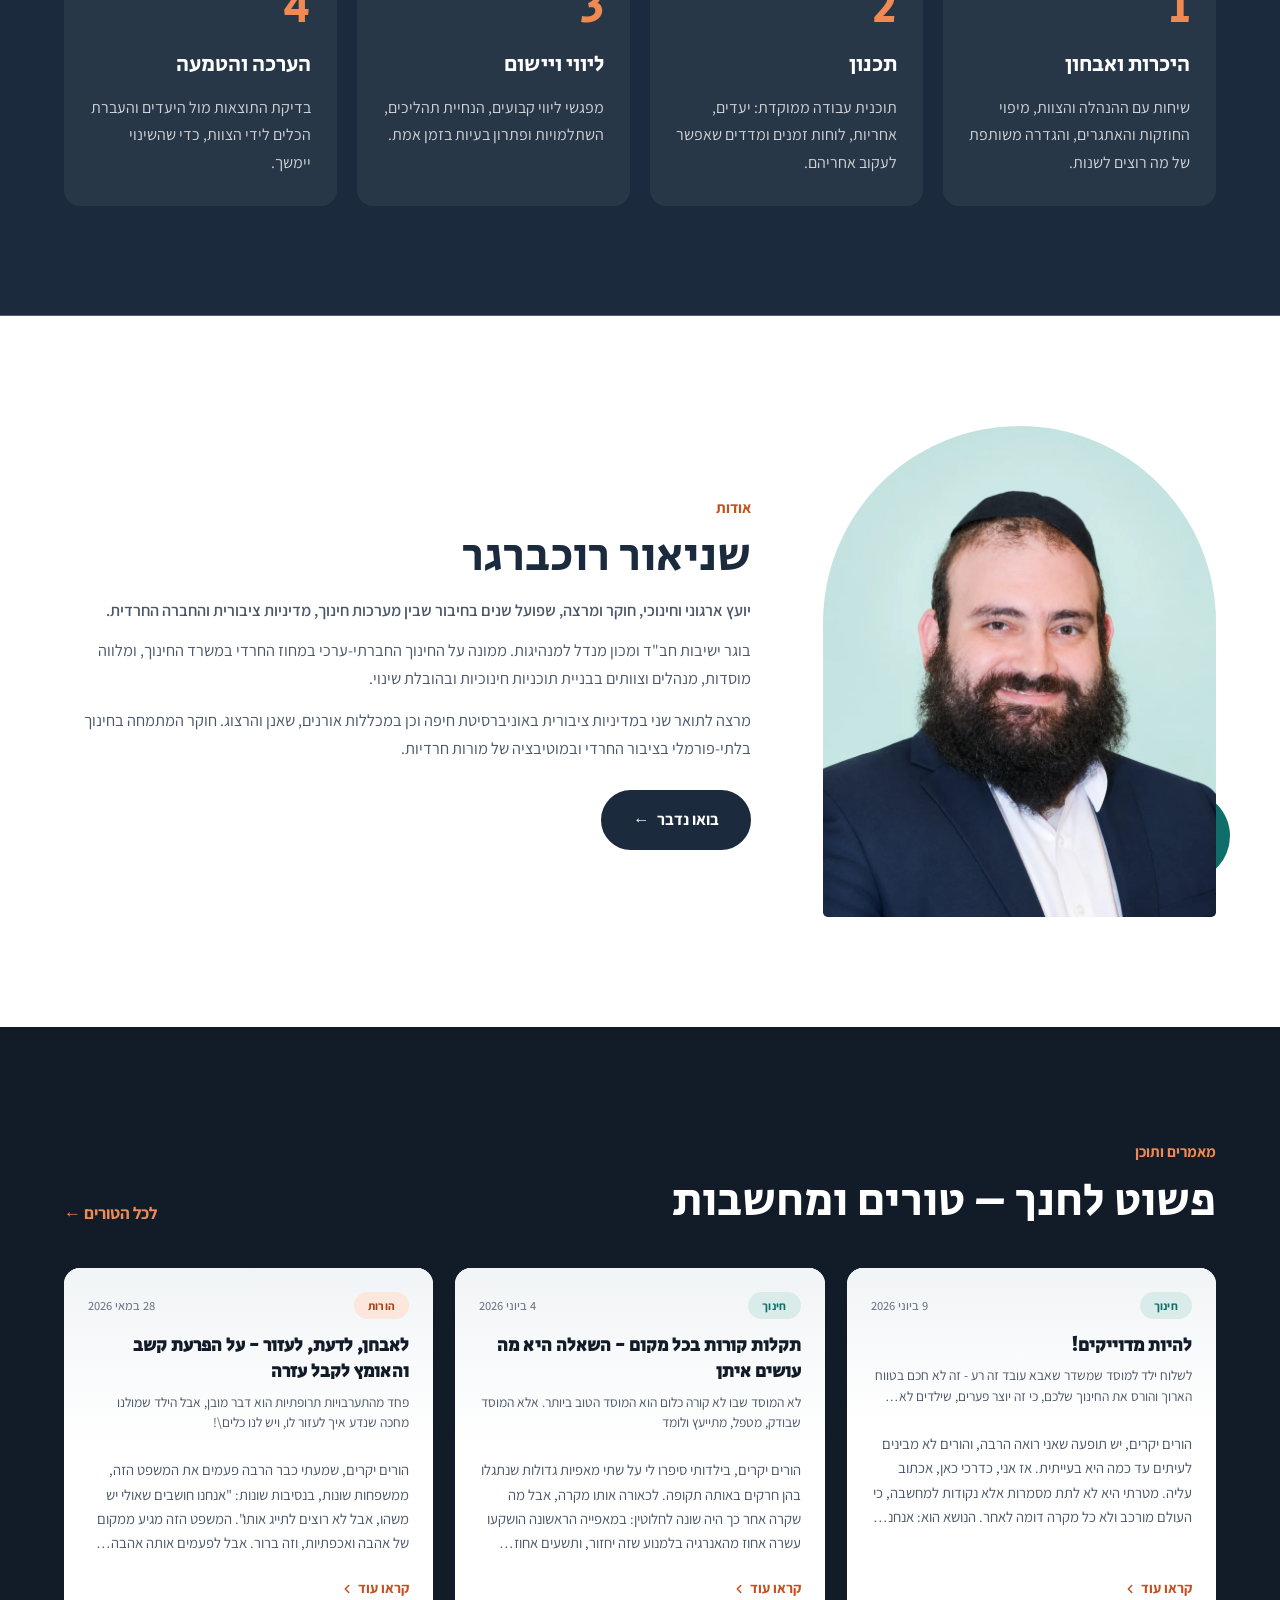
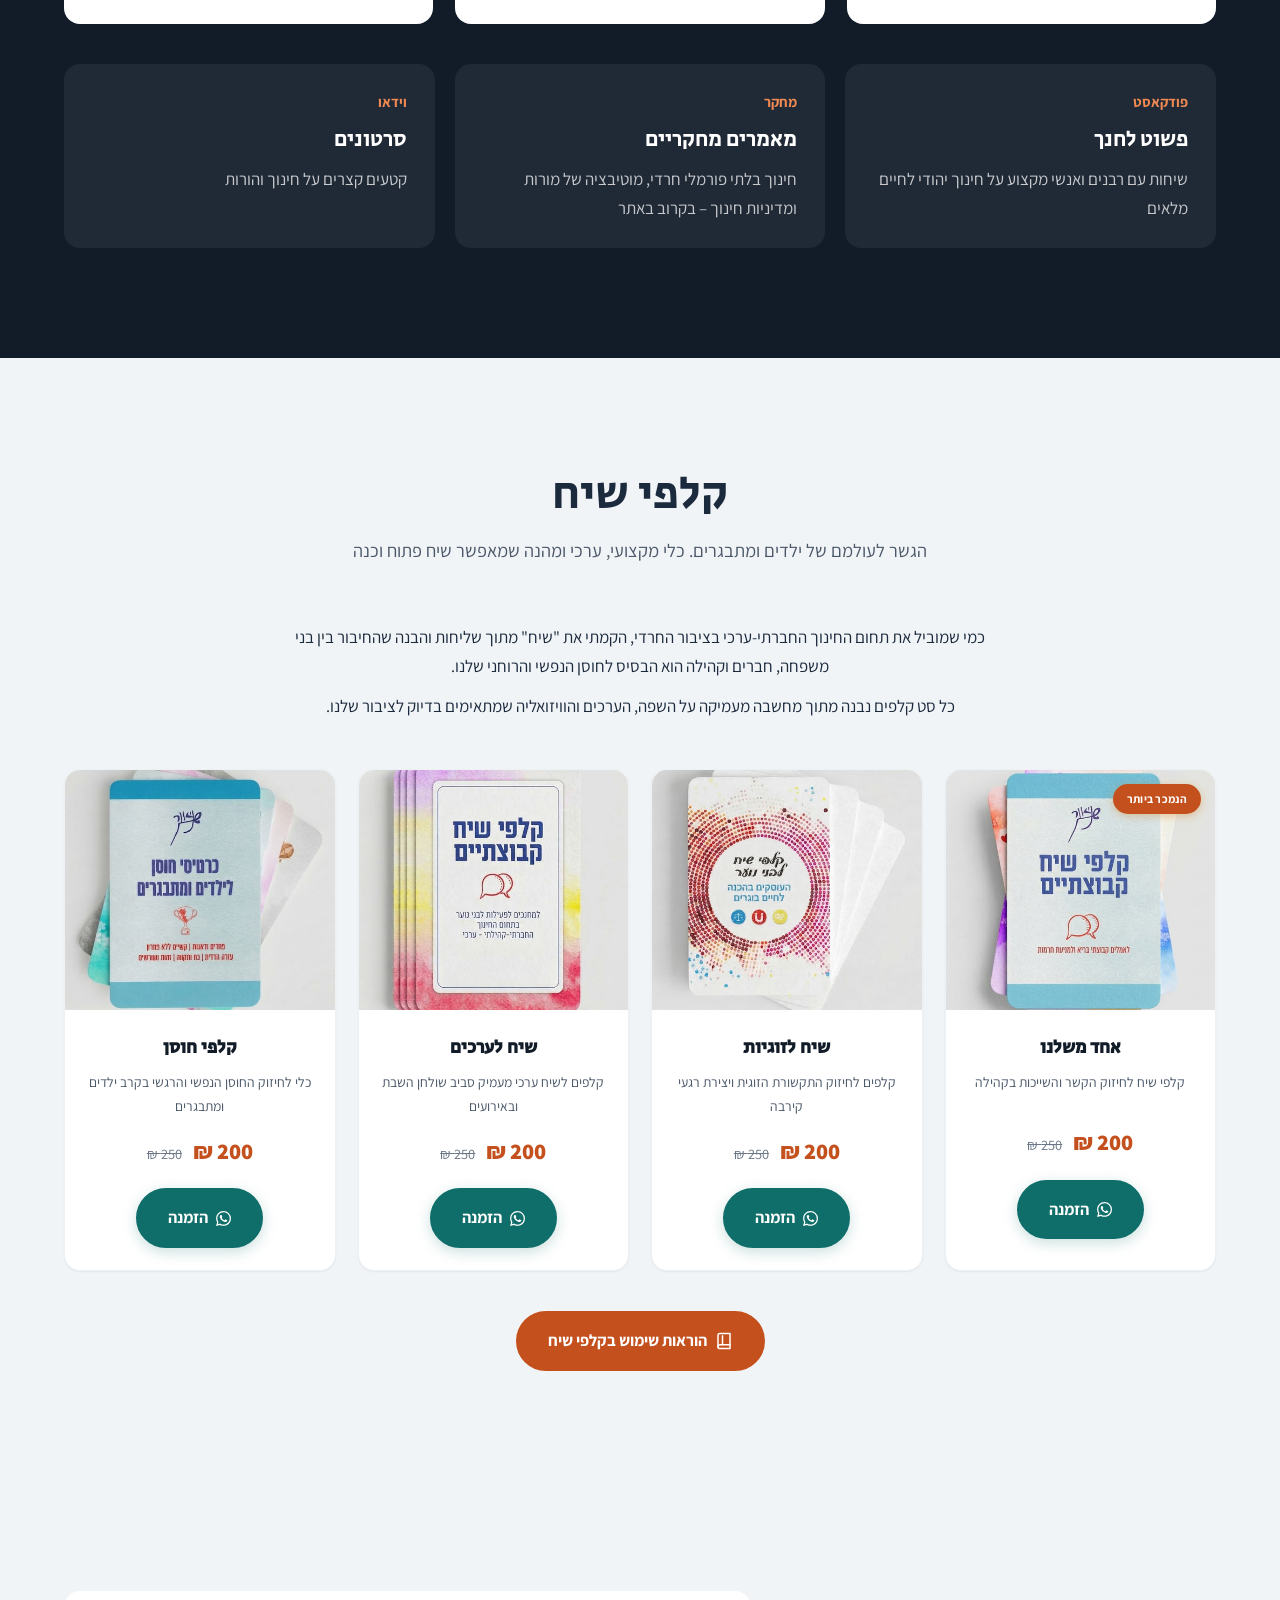
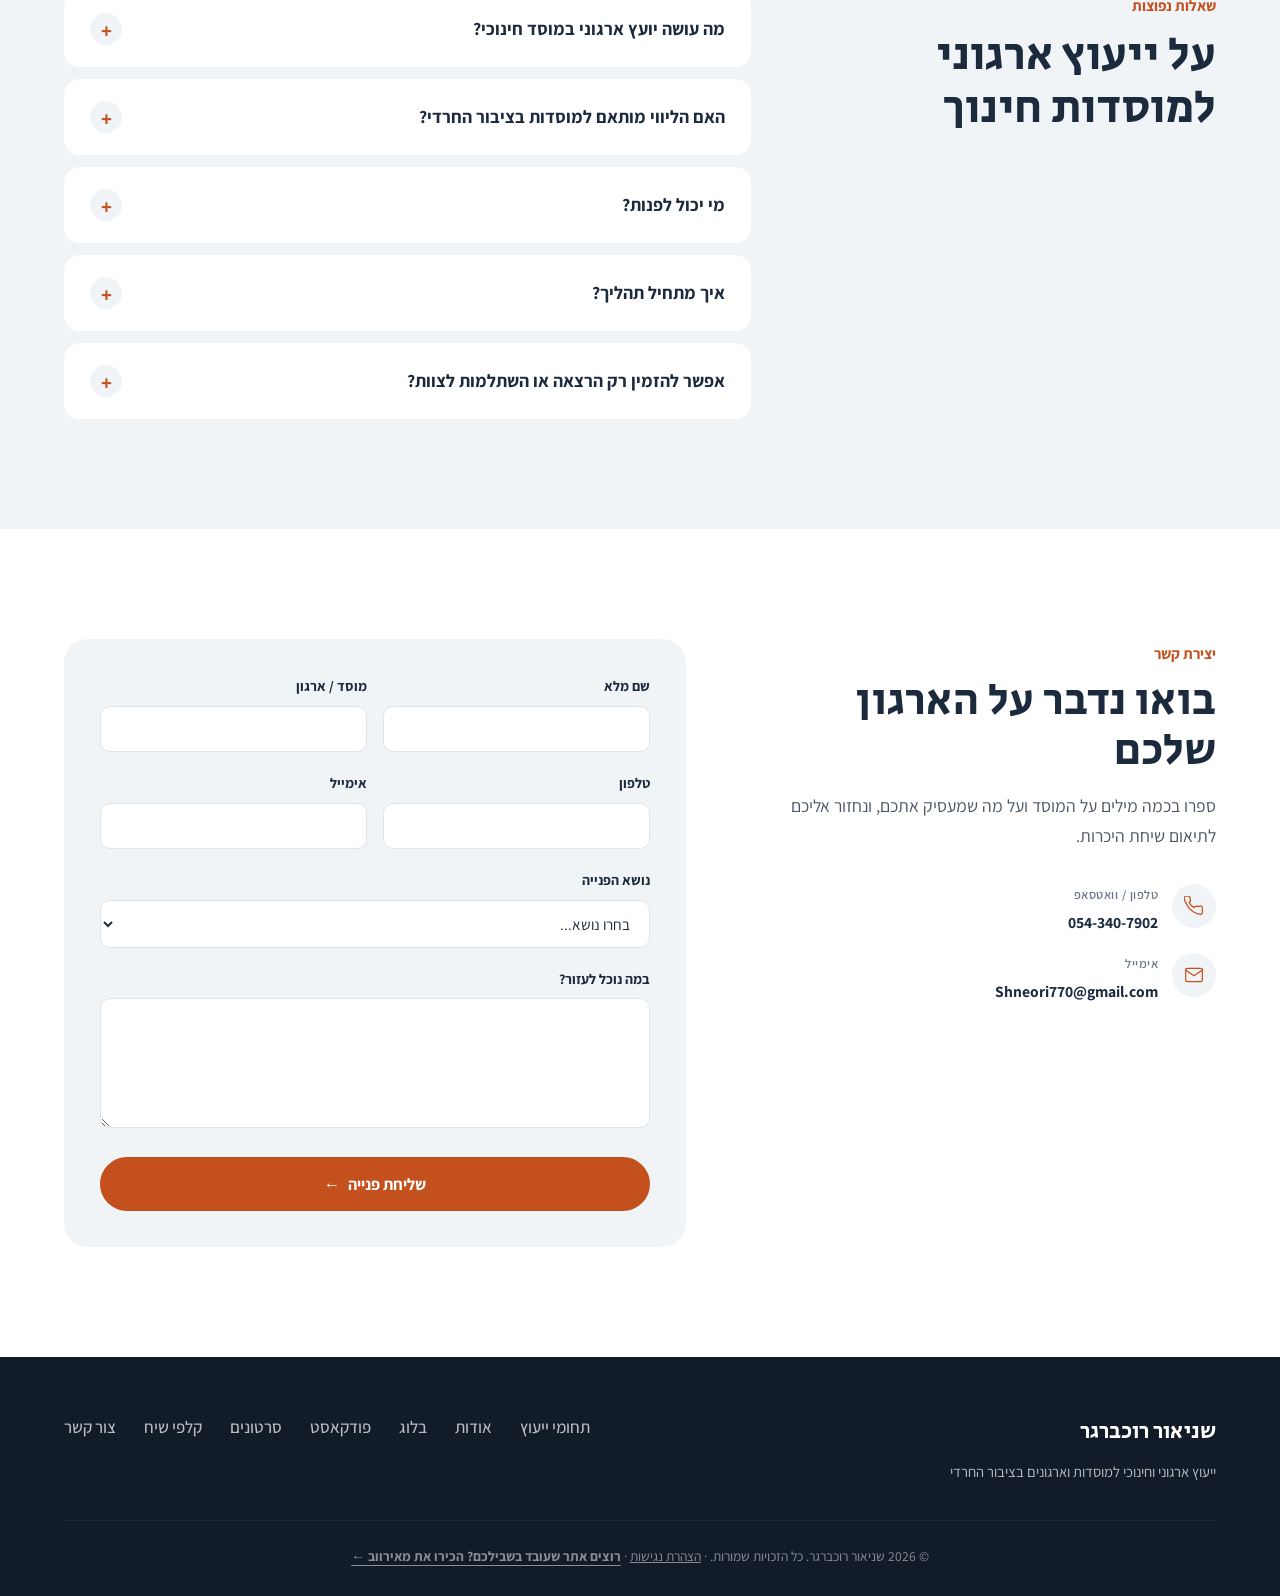
==== commit 8f47d4dc: "Use the updated group discussion photo" ====
--- a/index.html
+++ b/index.html
@@ -14,7 +14,7 @@
     <meta property="og:type" content="website">
     <meta property="og:locale" content="he_IL">
     <meta property="og:url" content="https://lehanech.co.il/">
-    <meta property="og:image" content="https://lehanech.co.il/images/hero-group-discussion.jpg">
+    <meta property="og:image" content="https://lehanech.co.il/images/hero-group-discussion.jpg?v=2">
     <meta name="twitter:card" content="summary_large_image">
     <meta name="twitter:title" content="שניאור רוכברגר | יועץ ארגוני חינוכי בציבור החרדי">
     <link rel="preconnect" href="https://fonts.googleapis.com">
@@ -54,7 +54,7 @@
     <!-- Hero -->
     <section id="home" class="hero">
         <div class="hero-media">
-            <img src="images/hero-group-discussion.jpg" alt="שניאור רוכברגר בשיחה עם קבוצת משתתפים" width="1672" height="941" fetchpriority="high">
+            <img src="images/hero-group-discussion.jpg?v=2" alt="שניאור רוכברגר בשיחה עם קבוצת משתתפים" width="1672" height="941" fetchpriority="high">
         </div>
         <div class="container hero-inner">
             <div class="hero-copy">
